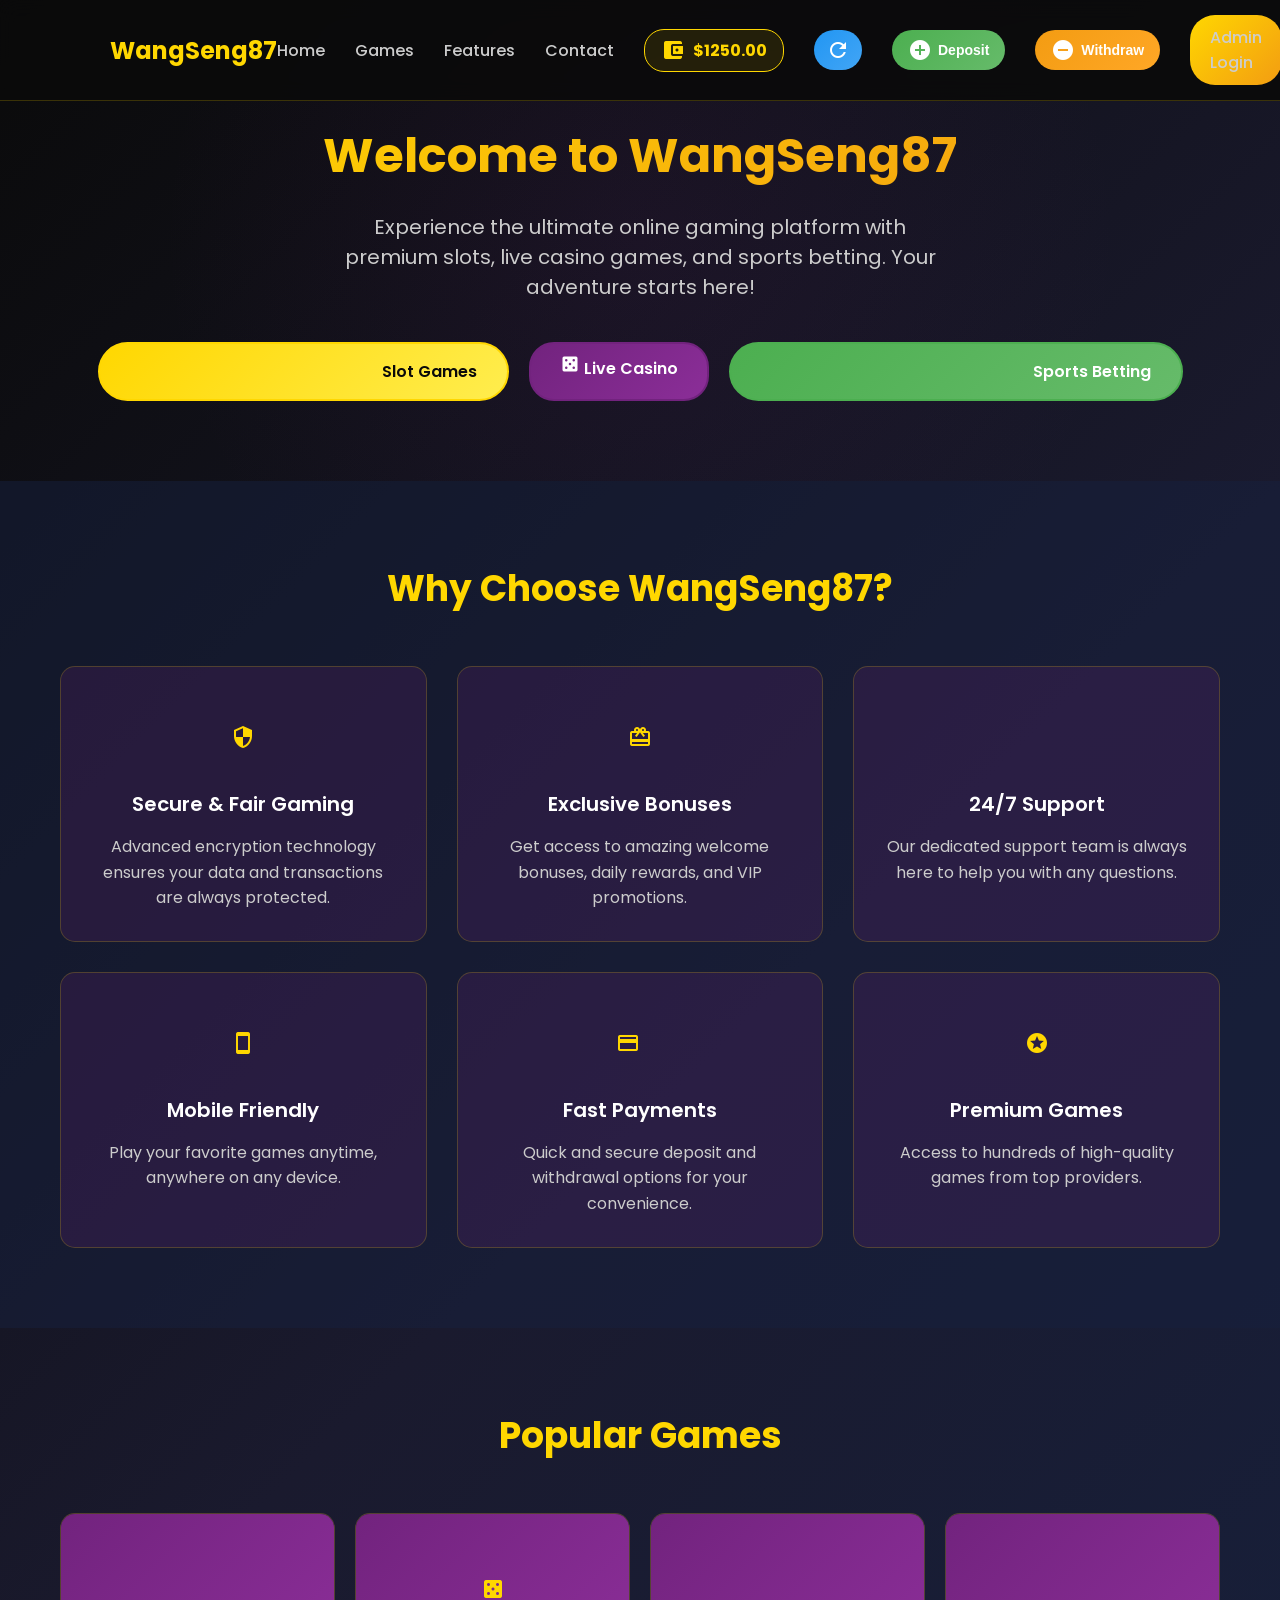
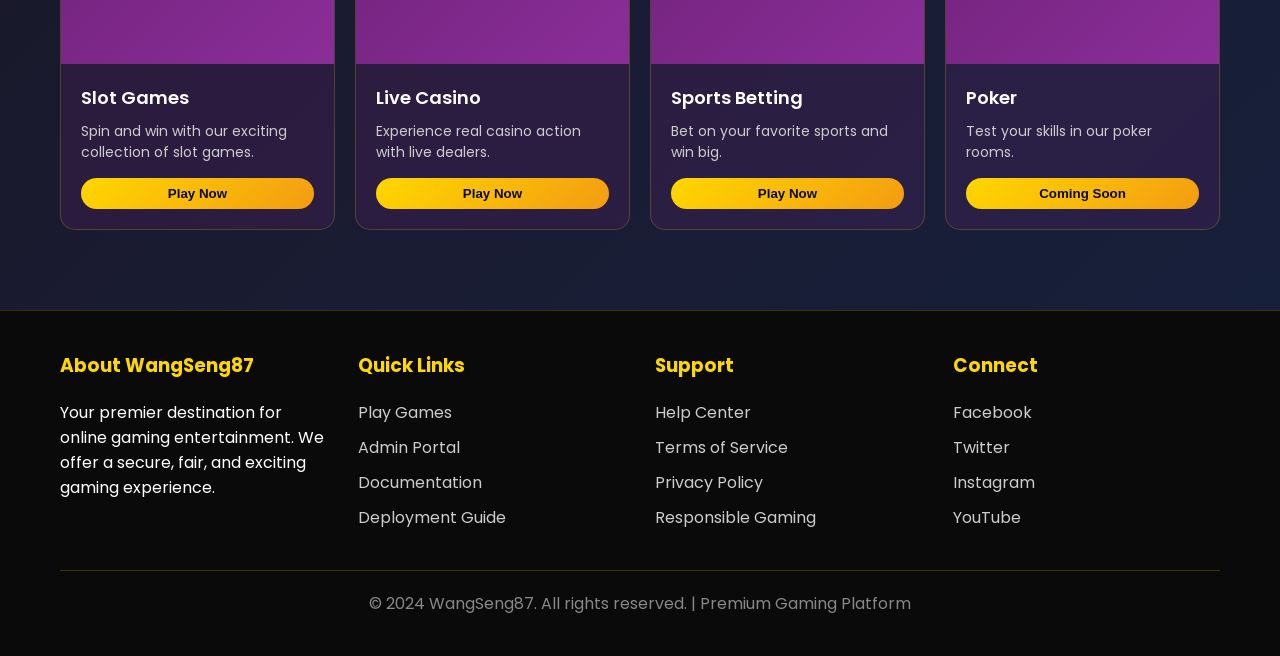
==== index.html @ 7a0b9e6f "Rename index-complete.html to index.html" ====
<!DOCTYPE html>
<html lang="en">
<head>
    <meta charset="UTF-8">
    <meta name="viewport" content="width=device-width, initial-scale=1.0">
    <title>WangSeng87 - Premium Gaming Platform</title>
    <meta name="description" content="Experience premium online gaming with WangSeng87 - Slots, Live Casino, Sports Betting and more. Join now for exclusive bonuses and rewards!">
    <meta name="keywords" content="online casino, slots, live casino, sports betting, gaming platform, WangSeng87">
    <meta property="og:title" content="WangSeng87 - Premium Gaming Platform">
    <meta property="og:description" content="Experience premium online gaming with WangSeng87">
    <meta property="og:type" content="website">
    
    <link href="https://fonts.googleapis.com/icon?family=Material+Icons" rel="stylesheet">
    <link href="https://fonts.googleapis.com/css2?family=Roboto:wght@300;400;500;700&family=Poppins:wght@400;500;600;700&display=swap" rel="stylesheet">
    <link rel="stylesheet" href="styles.css">
    
    <style>
        * {
            margin: 0;
            padding: 0;
            box-sizing: border-box;
        }

        :root {
            --primary-gold: #ffd700;
            --primary-purple: #72237e;
            --dark-purple: #4a1a52;
            --light-purple: #8b2e98;
            --bg-dark: #0a0a0a;
            --bg-medium: #1a1a2e;
            --bg-light: #16213e;
            --text-primary: #ffffff;
            --text-secondary: #cccccc;
            --text-muted: #888888;
            --success: #4caf50;
            --danger: #e74c3c;
            --warning: #f39c12;
            --info: #2196F3;
            --card-bg: rgba(114, 35, 126, 0.2);
            --border-color: rgba(255, 215, 0, 0.2);
        }

        body {
            font-family: 'Poppins', 'Roboto', sans-serif;
            background: linear-gradient(135deg, var(--bg-dark) 0%, var(--bg-medium) 50%, var(--bg-light) 100%);
            color: var(--text-primary);
            min-height: 100vh;
            overflow-x: hidden;
        }

        /* Header */
        .header {
            background: rgba(10, 10, 10, 0.9);
            backdrop-filter: blur(10px);
            padding: 15px 0;
            position: fixed;
            width: 100%;
            top: 0;
            z-index: 1000;
            border-bottom: 1px solid var(--border-color);
        }

        .container {
            max-width: 1200px;
            margin: 0 auto;
            padding: 0 20px;
        }

        .nav-container {
            display: flex;
            justify-content: space-between;
            align-items: center;
        }

        .logo {
            display: flex;
            align-items: center;
            gap: 10px;
            font-size: 24px;
            font-weight: 700;
            color: var(--primary-gold);
            text-decoration: none;
        }

        .nav-links {
            display: flex;
            gap: 30px;
            align-items: center;
        }

        .nav-links a {
            color: var(--text-secondary);
            text-decoration: none;
            font-weight: 500;
            transition: color 0.3s;
        }

        .nav-links a:hover {
            color: var(--primary-gold);
        }

        .btn-primary {
            background: linear-gradient(135deg, var(--primary-gold), var(--warning));
            color: var(--bg-dark);
            padding: 10px 20px;
            border: none;
            border-radius: 25px;
            font-weight: 600;
            cursor: pointer;
            transition: all 0.3s;
            text-decoration: none;
            display: inline-block;
        }

        .btn-primary:hover {
            transform: translateY(-2px);
            box-shadow: 0 5px 15px rgba(255, 215, 0, 0.3);
        }

        /* Transaction Buttons */
        .btn-refresh {
            background: linear-gradient(135deg, var(--info), #42a5f5);
            color: white;
            padding: 8px 12px;
            border: none;
            border-radius: 20px;
            font-weight: 600;
            cursor: pointer;
            transition: all 0.3s;
            display: flex;
            align-items: center;
            gap: 6px;
            font-size: 14px;
        }

        .btn-refresh:hover {
            transform: translateY(-2px);
            box-shadow: 0 5px 15px rgba(33, 150, 243, 0.3);
            background: linear-gradient(135deg, #42a5f5, var(--info));
        }

        .btn-deposit {
            background: linear-gradient(135deg, var(--success), #66bb6a);
            color: white;
            padding: 8px 16px;
            border: none;
            border-radius: 20px;
            font-weight: 600;
            cursor: pointer;
            transition: all 0.3s;
            display: flex;
            align-items: center;
            gap: 6px;
            font-size: 14px;
        }

        .btn-deposit:hover {
            transform: translateY(-2px);
            box-shadow: 0 5px 15px rgba(76, 175, 80, 0.3);
            background: linear-gradient(135deg, #66bb6a, var(--success));
        }

        .btn-withdraw {
            background: linear-gradient(135deg, var(--warning), #ffa726);
            color: white;
            padding: 8px 16px;
            border: none;
            border-radius: 20px;
            font-weight: 600;
            cursor: pointer;
            transition: all 0.3s;
            display: flex;
            align-items: center;
            gap: 6px;
            font-size: 14px;
        }

        .btn-withdraw:hover {
            transform: translateY(-2px);
            box-shadow: 0 5px 15px rgba(255, 193, 7, 0.3);
            background: linear-gradient(135deg, #ffa726, var(--warning));
        }

        /* Balance Display */
        .balance-display {
            background: rgba(255, 215, 0, 0.1);
            border: 1px solid var(--primary-gold);
            border-radius: 20px;
            padding: 8px 16px;
            display: flex;
            align-items: center;
            gap: 8px;
            font-size: 14px;
            font-weight: 600;
            color: var(--primary-gold);
        }

        .balance-amount {
            font-size: 16px;
            font-weight: 700;
        }

        /* Hero Section */
        .hero {
            padding: 120px 0 80px;
            text-align: center;
            position: relative;
        }

        .hero::before {
            content: '';
            position: absolute;
            top: 0;
            left: 0;
            right: 0;
            bottom: 0;
            background: radial-gradient(circle at center, rgba(114, 35, 126, 0.1) 0%, transparent 70%);
            pointer-events: none;
        }

        .hero-content {
            position: relative;
            z-index: 1;
        }

        .hero h1 {
            font-size: 48px;
            font-weight: 700;
            margin-bottom: 20px;
            background: linear-gradient(135deg, var(--primary-gold), var(--warning));
            -webkit-background-clip: text;
            -webkit-text-fill-color: transparent;
            background-clip: text;
        }

        .hero p {
            font-size: 20px;
            color: var(--text-secondary);
            margin-bottom: 40px;
            max-width: 600px;
            margin-left: auto;
            margin-right: auto;
        }

        .hero-buttons {
            display: flex;
            gap: 20px;
            justify-content: center;
            flex-wrap: wrap;
            margin-top: 40px;
        }

        .hero-btn {
            display: flex;
            align-items: center;
            gap: 12px;
            padding: 15px 30px;
            border-radius: 30px;
            font-size: 16px;
            font-weight: 600;
            text-decoration: none;
            transition: all 0.3s ease;
            border: 2px solid transparent;
            position: relative;
            overflow: hidden;
            min-width: 180px;
            justify-content: center;
        }

        .hero-btn i {
            font-size: 20px;
        }

        .hero-btn span {
            white-space: nowrap;
        }

        .hero-btn:hover {
            transform: translateY(-3px);
            box-shadow: 0 10px 25px rgba(255, 215, 0, 0.3);
        }

        .btn-primary.hero-btn {
            background: linear-gradient(135deg, var(--primary-gold), #ffed4e);
            color: var(--bg-dark);
            border-color: var(--primary-gold);
        }

        .btn-primary.hero-btn:hover {
            background: linear-gradient(135deg, #ffed4e, var(--primary-gold));
            box-shadow: 0 10px 30px rgba(255, 215, 0, 0.4);
        }

        .btn-secondary.hero-btn {
            background: linear-gradient(135deg, var(--primary-purple), var(--light-purple));
            color: var(--text-primary);
            border-color: var(--primary-purple);
        }

        .btn-secondary.hero-btn:hover {
            background: linear-gradient(135deg, var(--light-purple), var(--primary-purple));
            border-color: var(--primary-gold);
            box-shadow: 0 10px 30px rgba(114, 35, 126, 0.4);
        }

        .btn-accent.hero-btn {
            background: linear-gradient(135deg, var(--success), #66bb6a);
            color: var(--text-primary);
            border-color: var(--success);
        }

        .btn-accent.hero-btn:hover {
            background: linear-gradient(135deg, #66bb6a, var(--success));
            border-color: var(--primary-gold);
            box-shadow: 0 10px 30px rgba(76, 175, 80, 0.4);
        }

        .btn-secondary {
            background: transparent;
            color: var(--primary-gold);
            padding: 10px 20px;
            border: 2px solid var(--primary-gold);
            border-radius: 25px;
            font-weight: 600;
            cursor: pointer;
            transition: all 0.3s;
            text-decoration: none;
            display: inline-block;
        }

        .btn-secondary:hover {
            background: var(--primary-gold);
            color: var(--bg-dark);
        }

        /* Features Section */
        .features {
            padding: 80px 0;
            background: rgba(22, 33, 62, 0.5);
        }

        .section-title {
            text-align: center;
            font-size: 36px;
            font-weight: 700;
            margin-bottom: 50px;
            color: var(--primary-gold);
        }

        .features-grid {
            display: grid;
            grid-template-columns: repeat(auto-fit, minmax(300px, 1fr));
            gap: 30px;
        }

        .feature-card {
            background: var(--card-bg);
            border: 1px solid var(--border-color);
            border-radius: 15px;
            padding: 30px;
            text-align: center;
            transition: all 0.3s;
        }

        .feature-card:hover {
            transform: translateY(-5px);
            border-color: var(--primary-gold);
            box-shadow: 0 10px 30px rgba(255, 215, 0, 0.2);
        }

        .feature-icon {
            font-size: 48px;
            color: var(--primary-gold);
            margin-bottom: 20px;
        }

        .feature-title {
            font-size: 20px;
            font-weight: 600;
            margin-bottom: 15px;
            color: var(--text-primary);
        }

        .feature-description {
            color: var(--text-secondary);
            line-height: 1.6;
        }

        /* Games Section */
        .games {
            padding: 80px 0;
        }

        .games-grid {
            display: grid;
            grid-template-columns: repeat(auto-fit, minmax(250px, 1fr));
            gap: 20px;
            margin-top: 40px;
        }

        .game-card {
            background: var(--card-bg);
            border: 1px solid var(--border-color);
            border-radius: 15px;
            overflow: hidden;
            transition: all 0.3s;
            cursor: pointer;
        }

        .game-card:hover {
            transform: translateY(-5px);
            border-color: var(--primary-gold);
            box-shadow: 0 10px 30px rgba(255, 215, 0, 0.2);
        }

        .game-image {
            height: 150px;
            background: linear-gradient(135deg, var(--primary-purple), var(--light-purple));
            display: flex;
            align-items: center;
            justify-content: center;
            font-size: 48px;
            color: var(--primary-gold);
        }

        .game-info {
            padding: 20px;
        }

        .game-title {
            font-size: 18px;
            font-weight: 600;
            margin-bottom: 10px;
            color: var(--text-primary);
        }

        .game-description {
            color: var(--text-secondary);
            font-size: 14px;
            margin-bottom: 15px;
        }

        .play-btn {
            background: linear-gradient(135deg, var(--primary-gold), var(--warning));
            color: var(--bg-dark);
            padding: 8px 16px;
            border: none;
            border-radius: 20px;
            font-weight: 600;
            cursor: pointer;
            transition: all 0.3s;
            width: 100%;
        }

        .play-btn:hover {
            transform: scale(1.05);
        }

        /* Footer */
        .footer {
            background: var(--bg-dark);
            padding: 40px 0;
            border-top: 1px solid var(--border-color);
        }

        .footer-content {
            display: grid;
            grid-template-columns: repeat(auto-fit, minmax(250px, 1fr));
            gap: 30px;
            margin-bottom: 30px;
        }

        .footer-section h3 {
            color: var(--primary-gold);
            margin-bottom: 20px;
        }

        .footer-section ul {
            list-style: none;
        }

        .footer-section ul li {
            margin-bottom: 10px;
        }

        .footer-section ul li a {
            color: var(--text-secondary);
            text-decoration: none;
            transition: color 0.3s;
        }

        .footer-section ul li a:hover {
            color: var(--primary-gold);
        }

        .footer-bottom {
            text-align: center;
            padding-top: 20px;
            border-top: 1px solid var(--border-color);
            color: var(--text-muted);
        }

        /* Mobile Responsive */
        @media (max-width: 768px) {
            .nav-links {
                display: none;
            }

            .hero h1 {
                font-size: 32px;
            }

            .hero p {
                font-size: 16px;
            }

            .hero-buttons {
                flex-direction: column;
                align-items: center;
            }

            .features-grid,
            .games-grid {
                grid-template-columns: 1fr;
            }
        }

        /* Loading Animation */
        .loading {
            display: inline-block;
            width: 20px;
            height: 20px;
            border: 3px solid rgba(255, 255, 255, 0.3);
            border-radius: 50%;
            border-top-color: var(--primary-gold);
            animation: spin 1s ease-in-out infinite;
        }

        @keyframes spin {
            to { transform: rotate(360deg); }
        }

        /* Responsive Design */
        @media (max-width: 768px) {
            .hero-buttons {
                flex-direction: column;
                align-items: center;
                gap: 15px;
            }

            .hero-btn {
                width: 100%;
                max-width: 280px;
                padding: 12px 24px;
                font-size: 15px;
            }

            .hero-btn i {
                font-size: 18px;
            }

            .nav-links {
                display: none;
            }

            .hero h1 {
                font-size: 36px;
            }

            .hero p {
                font-size: 18px;
            }
        }

        @media (max-width: 480px) {
            .hero-btn {
                padding: 10px 20px;
                font-size: 14px;
                min-width: 160px;
            }

            .hero-btn i {
                font-size: 16px;
            }

            .nav-links {
                flex-wrap: wrap;
                gap: 10px;
            }

            .balance-display {
                order: -1;
                width: 100%;
                justify-content: center;
            }

            .btn-refresh,
            .btn-deposit,
            .btn-withdraw {
                font-size: 12px;
                padding: 6px 12px;
            }
        }

        /* Modal Styles */
        .modal {
            display: none;
            position: fixed;
            z-index: 2000;
            left: 0;
            top: 0;
            width: 100%;
            height: 100%;
            background-color: rgba(0, 0, 0, 0.8);
            backdrop-filter: blur(5px);
        }

        .modal.show {
            display: flex;
            align-items: center;
            justify-content: center;
        }

        .modal-content {
            background: var(--bg-medium);
            border: 2px solid var(--primary-gold);
            border-radius: 20px;
            max-width: 500px;
            width: 90%;
            max-height: 90vh;
            overflow-y: auto;
            animation: modalSlideIn 0.3s ease;
        }

        @keyframes modalSlideIn {
            from {
                opacity: 0;
                transform: translateY(-50px);
            }
            to {
                opacity: 1;
                transform: translateY(0);
            }
        }

        .modal-header {
            display: flex;
            justify-content: space-between;
            align-items: center;
            padding: 20px 25px;
            border-bottom: 1px solid var(--border-color);
        }

        .modal-header h3 {
            color: var(--primary-gold);
            font-size: 24px;
            font-weight: 600;
            margin: 0;
        }

        .modal-close {
            background: transparent;
            border: none;
            color: var(--text-secondary);
            cursor: pointer;
            padding: 5px;
            border-radius: 50%;
            transition: all 0.3s;
        }

        .modal-close:hover {
            background: rgba(255, 215, 0, 0.1);
            color: var(--primary-gold);
        }

        .modal-body {
            padding: 25px;
        }

        .form-group {
            margin-bottom: 20px;
        }

        .form-group label {
            display: block;
            color: var(--text-primary);
            font-weight: 500;
            margin-bottom: 10px;
        }

        .form-group input,
        .form-group select {
            width: 100%;
            padding: 12px 15px;
            background: var(--bg-dark);
            border: 2px solid var(--border-color);
            border-radius: 10px;
            color: var(--text-primary);
            font-size: 16px;
            transition: all 0.3s;
        }

        .form-group input:focus,
        .form-group select:focus {
            outline: none;
            border-color: var(--primary-gold);
            box-shadow: 0 0 0 3px rgba(255, 215, 0, 0.1);
        }

        .amount-buttons {
            display: grid;
            grid-template-columns: repeat(3, 1fr);
            gap: 10px;
            margin-bottom: 15px;
        }

        .amount-btn {
            background: rgba(255, 215, 0, 0.1);
            border: 1px solid var(--primary-gold);
            color: var(--primary-gold);
            padding: 10px;
            border-radius: 8px;
            font-weight: 600;
            cursor: pointer;
            transition: all 0.3s;
        }

        .amount-btn:hover {
            background: var(--primary-gold);
            color: var(--bg-dark);
        }

        .current-balance,
        .payment-info,
        .withdrawal-info {
            display: flex;
            align-items: center;
            gap: 10px;
            padding: 15px;
            background: rgba(255, 215, 0, 0.05);
            border: 1px solid var(--border-color);
            border-radius: 10px;
            margin-bottom: 20px;
            color: var(--text-secondary);
        }

        .current-balance strong {
            color: var(--primary-gold);
        }

        .modal-footer {
            display: flex;
            justify-content: flex-end;
            gap: 15px;
            padding: 20px 25px;
            border-top: 1px solid var(--border-color);
        }

        .notification-toast {
            position: fixed;
            top: 20px;
            right: 20px;
            background: var(--bg-medium);
            border: 2px solid var(--primary-gold);
            border-radius: 10px;
            padding: 15px 20px;
            display: flex;
            align-items: center;
            gap: 10px;
            z-index: 3000;
            transform: translateX(400px);
            transition: transform 0.3s ease;
        }

        .notification-toast.show {
            transform: translateX(0);
        }

        .notification-toast.success {
            border-color: var(--success);
        }

        .notification-toast.error {
            border-color: var(--danger);
        }

        .notification-toast.success i {
            color: var(--success);
        }

        .notification-toast.error i {
            color: var(--danger);
        }
    </style>
</head>
<body>
    <!-- Header -->
    <header class="header">
        <div class="container">
            <nav class="nav-container">
                <a href="#" class="logo">
                    <video autoplay muted loop playsinline style="width: 40px; height: 40px; border-radius: 50%; object-fit: cover;">
                        <source src="wangseng-lion.mp4" type="video/mp4">
                        <span class="material-icons">casino</span>
                    </video>
                    WangSeng87
                </a>
                <div class="nav-links">
                    <a href="#home">Home</a>
                    <a href="#games">Games</a>
                    <a href="#features">Features</a>
                    <a href="#contact">Contact</a>
                    <div class="balance-display">
                        <i class="material-icons">account_balance_wallet</i>
                        <span class="balance-amount" id="balanceAmount">$1,250.00</span>
                    </div>
                    <button class="btn-refresh" onclick="refreshBalance()" title="Refresh Balance">
                        <i class="material-icons">refresh</i>
                    </button>
                    <button class="btn-deposit" onclick="showDeposit()" title="Deposit">
                        <i class="material-icons">add_circle</i>
                        Deposit
                    </button>
                    <button class="btn-withdraw" onclick="showWithdraw()" title="Withdraw">
                        <i class="material-icons">remove_circle</i>
                        Withdraw
                    </button>
                    <a href="admin-login.html" class="btn-primary">Admin Login</a>
                </div>
            </nav>
        </div>
    </header>

    <!-- Hero Section -->
    <section class="hero" id="home">
        <div class="container">
            <div class="hero-content">
                <h1>Welcome to WangSeng87</h1>
                <p>Experience the ultimate online gaming platform with premium slots, live casino games, and sports betting. Your adventure starts here!</p>
                <div class="hero-buttons">
                    <a href="slots-games.html" class="btn-primary hero-btn">
                        <i class="material-icons">slot_machine</i>
                        <span>Slot Games</span>
                    </a>
                    <a href="live-casino.html" class="btn-secondary hero-btn">
                        <i class="material-icons">casino</i>
                        <span>Live Casino</span>
                    </a>
                    <a href="sports-betting.html" class="btn-accent hero-btn">
                        <i class="material-icons">sports_soccer</i>
                        <span>Sports Betting</span>
                    </a>
                </div>
            </div>
        </div>
    </section>

    <!-- Features Section -->
    <section class="features" id="features">
        <div class="container">
            <h2 class="section-title">Why Choose WangSeng87?</h2>
            <div class="features-grid">
                <div class="feature-card">
                    <div class="feature-icon">
                        <span class="material-icons">security</span>
                    </div>
                    <h3 class="feature-title">Secure & Fair Gaming</h3>
                    <p class="feature-description">Advanced encryption technology ensures your data and transactions are always protected.</p>
                </div>
                <div class="feature-card">
                    <div class="feature-icon">
                        <span class="material-icons">redeem</span>
                    </div>
                    <h3 class="feature-title">Exclusive Bonuses</h3>
                    <p class="feature-description">Get access to amazing welcome bonuses, daily rewards, and VIP promotions.</p>
                </div>
                <div class="feature-card">
                    <div class="feature-icon">
                        <span class="material-icons">support_agent</span>
                    </div>
                    <h3 class="feature-title">24/7 Support</h3>
                    <p class="feature-description">Our dedicated support team is always here to help you with any questions.</p>
                </div>
                <div class="feature-card">
                    <div class="feature-icon">
                        <span class="material-icons">smartphone</span>
                    </div>
                    <h3 class="feature-title">Mobile Friendly</h3>
                    <p class="feature-description">Play your favorite games anytime, anywhere on any device.</p>
                </div>
                <div class="feature-card">
                    <div class="feature-icon">
                        <span class="material-icons">payments</span>
                    </div>
                    <h3 class="feature-title">Fast Payments</h3>
                    <p class="feature-description">Quick and secure deposit and withdrawal options for your convenience.</p>
                </div>
                <div class="feature-card">
                    <div class="feature-icon">
                        <span class="material-icons">stars</span>
                    </div>
                    <h3 class="feature-title">Premium Games</h3>
                    <p class="feature-description">Access to hundreds of high-quality games from top providers.</p>
                </div>
            </div>
        </div>
    </section>

    <!-- Games Section -->
    <section class="games" id="games">
        <div class="container">
            <h2 class="section-title">Popular Games</h2>
            <div class="games-grid">
                <div class="game-card" onclick="window.location.href='slots-games.html'">
                    <div class="game-image">
                        <span class="material-icons">slot_machine</span>
                    </div>
                    <div class="game-info">
                        <h3 class="game-title">Slot Games</h3>
                        <p class="game-description">Spin and win with our exciting collection of slot games.</p>
                        <button class="play-btn">Play Now</button>
                    </div>
                </div>
                <div class="game-card" onclick="window.location.href='live-casino.html'">
                    <div class="game-image">
                        <span class="material-icons">casino</span>
                    </div>
                    <div class="game-info">
                        <h3 class="game-title">Live Casino</h3>
                        <p class="game-description">Experience real casino action with live dealers.</p>
                        <button class="play-btn">Play Now</button>
                    </div>
                </div>
                <div class="game-card" onclick="window.location.href='sports-betting.html'">
                    <div class="game-image">
                        <span class="material-icons">sports_soccer</span>
                    </div>
                    <div class="game-info">
                        <h3 class="game-title">Sports Betting</h3>
                        <p class="game-description">Bet on your favorite sports and win big.</p>
                        <button class="play-btn">Play Now</button>
                    </div>
                </div>
                <div class="game-card">
                    <div class="game-image">
                        <span class="material-icons">poker_chip</span>
                    </div>
                    <div class="game-info">
                        <h3 class="game-title">Poker</h3>
                        <p class="game-description">Test your skills in our poker rooms.</p>
                        <button class="play-btn">Coming Soon</button>
                    </div>
                </div>
            </div>
        </div>
    </section>

    <!-- Footer -->
    <footer class="footer" id="contact">
        <div class="container">
            <div class="footer-content">
                <div class="footer-section">
                    <h3>About WangSeng87</h3>
                    <p>Your premier destination for online gaming entertainment. We offer a secure, fair, and exciting gaming experience.</p>
                </div>
                <div class="footer-section">
                    <h3>Quick Links</h3>
                    <ul>
                        <li><a href="wangseng-games-platform.html">Play Games</a></li>
                        <li><a href="admin-login.html">Admin Portal</a></li>
                        <li><a href="README.md">Documentation</a></li>
                        <li><a href="DEPLOYMENT.md">Deployment Guide</a></li>
                    </ul>
                </div>
                <div class="footer-section">
                    <h3>Support</h3>
                    <ul>
                        <li><a href="#">Help Center</a></li>
                        <li><a href="#">Terms of Service</a></li>
                        <li><a href="#">Privacy Policy</a></li>
                        <li><a href="#">Responsible Gaming</a></li>
                    </ul>
                </div>
                <div class="footer-section">
                    <h3>Connect</h3>
                    <ul>
                        <li><a href="#">Facebook</a></li>
                        <li><a href="#">Twitter</a></li>
                        <li><a href="#">Instagram</a></li>
                        <li><a href="#">YouTube</a></li>
                    </ul>
                </div>
            </div>
            <div class="footer-bottom">
                <p>&copy; 2024 WangSeng87. All rights reserved. | Premium Gaming Platform</p>
            </div>
        </div>
    </footer>

    <!-- Deposit Modal -->
    <div id="depositModal" class="modal">
        <div class="modal-content">
            <div class="modal-header">
                <h3>Deposit Funds</h3>
                <button class="modal-close" onclick="closeModal('depositModal')">
                    <i class="material-icons">close</i>
                </button>
            </div>
            <div class="modal-body">
                <div class="form-group">
                    <label>Amount</label>
                    <div class="amount-buttons">
                        <button onclick="setDepositAmount(10)" class="amount-btn">$10</button>
                        <button onclick="setDepositAmount(25)" class="amount-btn">$25</button>
                        <button onclick="setDepositAmount(50)" class="amount-btn">$50</button>
                        <button onclick="setDepositAmount(100)" class="amount-btn">$100</button>
                        <button onclick="setDepositAmount(250)" class="amount-btn">$250</button>
                        <button onclick="setDepositAmount(500)" class="amount-btn">$500</button>
                    </div>
                    <input type="number" id="depositAmount" placeholder="Enter amount" min="10" max="10000">
                </div>
                <div class="form-group">
                    <label>Payment Method</label>
                    <select id="paymentMethod">
                        <option value="credit">Credit Card</option>
                        <option value="debit">Debit Card</option>
                        <option value="bank">Bank Transfer</option>
                        <option value="crypto">Cryptocurrency</option>
                        <option value="ewallet">E-Wallet</option>
                    </select>
                </div>
                <div class="payment-info">
                    <i class="material-icons">security</i>
                    <span>Your payment information is secure and encrypted</span>
                </div>
            </div>
            <div class="modal-footer">
                <button class="btn-secondary" onclick="closeModal('depositModal')">Cancel</button>
                <button class="btn-primary" onclick="processDeposit()">Deposit</button>
            </div>
        </div>
    </div>

    <!-- Withdraw Modal -->
    <div id="withdrawModal" class="modal">
        <div class="modal-content">
            <div class="modal-header">
                <h3>Withdraw Funds</h3>
                <button class="modal-close" onclick="closeModal('withdrawModal')">
                    <i class="material-icons">close</i>
                </button>
            </div>
            <div class="modal-body">
                <div class="current-balance">
                    <i class="material-icons">account_balance_wallet</i>
                    <span>Current Balance: <strong id="modalBalance">$1,250.00</strong></span>
                </div>
                <div class="form-group">
                    <label>Amount</label>
                    <div class="amount-buttons">
                        <button onclick="setWithdrawAmount(25)" class="amount-btn">$25</button>
                        <button onclick="setWithdrawAmount(50)" class="amount-btn">$50</button>
                        <button onclick="setWithdrawAmount(100)" class="amount-btn">$100</button>
                        <button onclick="setWithdrawAmount(250)" class="amount-btn">$250</button>
                        <button onclick="setWithdrawAmount(500)" class="amount-btn">$500</button>
                        <button onclick="setWithdrawAmount(1000)" class="amount-btn">$1000</button>
                    </div>
                    <input type="number" id="withdrawAmount" placeholder="Enter amount" min="25" max="10000">
                </div>
                <div class="form-group">
                    <label>Withdrawal Method</label>
                    <select id="withdrawMethod">
                        <option value="bank">Bank Transfer</option>
                        <option value="crypto">Cryptocurrency</option>
                        <option value="ewallet">E-Wallet</option>
                    </select>
                </div>
                <div class="withdrawal-info">
                    <i class="material-icons">info</i>
                    <span>Processing time: 1-3 business days</span>
                </div>
            </div>
            <div class="modal-footer">
                <button class="btn-secondary" onclick="closeModal('withdrawModal')">Cancel</button>
                <button class="btn-primary" onclick="processWithdraw()">Withdraw</button>
            </div>
        </div>
    </div>

    <!-- Notification Toast -->
    <div id="notificationToast" class="notification-toast">
        <i class="material-icons" id="notificationIcon">check_circle</i>
        <span id="notificationMessage">Transaction successful!</span>
    </div>

    <script>
        // Smooth scrolling for navigation links
        document.querySelectorAll('a[href^="#"]').forEach(anchor => {
            anchor.addEventListener('click', function (e) {
                e.preventDefault();
                const target = document.querySelector(this.getAttribute('href'));
                if (target) {
                    target.scrollIntoView({
                        behavior: 'smooth',
                        block: 'start'
                    });
                }
            });
        });

        // Add loading state to buttons
        document.querySelectorAll('.play-btn').forEach(btn => {
            btn.addEventListener('click', function(e) {
                if (this.textContent === 'Coming Soon') {
                    e.preventDefault();
                    return;
                }
                
                const originalText = this.textContent;
                this.innerHTML = '<span class="loading"></span> Loading...';
                this.disabled = true;
                
                setTimeout(() => {
                    this.textContent = originalText;
                    this.disabled = false;
                }, 2000);
            });
        });

        // Header scroll effect
        let lastScroll = 0;
        window.addEventListener('scroll', () => {
            const header = document.querySelector('.header');
            const currentScroll = window.pageYOffset;
            
            if (currentScroll > 100) {
                header.style.background = 'rgba(10, 10, 10, 0.95)';
            } else {
                header.style.background = 'rgba(10, 10, 10, 0.9)';
            }
            
            lastScroll = currentScroll;
        });

        // Animation on scroll
        const observerOptions = {
            threshold: 0.1,
            rootMargin: '0px 0px -50px 0px'
        };

        const observer = new IntersectionObserver((entries) => {
            entries.forEach(entry => {
                if (entry.isIntersecting) {
                    entry.target.style.opacity = '1';
                    entry.target.style.transform = 'translateY(0)';
                }
            });
        }, observerOptions);

        // Observe feature cards and game cards
        document.querySelectorAll('.feature-card, .game-card').forEach(card => {
            card.style.opacity = '0';
            card.style.transform = 'translateY(20px)';
            card.style.transition = 'opacity 0.6s ease, transform 0.6s ease';
            observer.observe(card);
        });

        // Balance and Transaction Functions
        let currentBalance = 1250.00;

        function refreshBalance() {
            const refreshBtn = document.querySelector('.btn-refresh');
            const balanceElement = document.getElementById('balanceAmount');
            
            // Add spinning animation
            refreshBtn.style.animation = 'spin 1s ease-in-out';
            refreshBtn.disabled = true;
            
            // Simulate API call
            setTimeout(() => {
                // Add random small amount to simulate activity
                const randomChange = (Math.random() - 0.5) * 10;
                currentBalance += randomChange;
                updateBalanceDisplay();
                
                refreshBtn.style.animation = '';
                refreshBtn.disabled = false;
                showNotification('Balance refreshed successfully!', 'success');
            }, 1500);
        }

        function updateBalanceDisplay() {
            const balanceElement = document.getElementById('balanceAmount');
            const modalBalanceElement = document.getElementById('modalBalance');
            
            const formattedBalance = currentBalance.toFixed(2);
            balanceElement.textContent = `$${formattedBalance}`;
            if (modalBalanceElement) {
                modalBalanceElement.textContent = `$${formattedBalance}`;
            }
        }

        function showDeposit() {
            const modal = document.getElementById('depositModal');
            modal.classList.add('show');
            document.body.style.overflow = 'hidden';
        }

        function showWithdraw() {
            const modal = document.getElementById('withdrawModal');
            document.getElementById('modalBalance').textContent = `$${currentBalance.toFixed(2)}`;
            modal.classList.add('show');
            document.body.style.overflow = 'hidden';
        }

        function closeModal(modalId) {
            const modal = document.getElementById(modalId);
            modal.classList.remove('show');
            document.body.style.overflow = 'auto';
            
            // Reset form
            if (modalId === 'depositModal') {
                document.getElementById('depositAmount').value = '';
            } else if (modalId === 'withdrawModal') {
                document.getElementById('withdrawAmount').value = '';
            }
        }

        function setDepositAmount(amount) {
            document.getElementById('depositAmount').value = amount;
        }

        function setWithdrawAmount(amount) {
            document.getElementById('withdrawAmount').value = amount;
        }

        function processDeposit() {
            const amount = parseFloat(document.getElementById('depositAmount').value);
            const paymentMethod = document.getElementById('paymentMethod').value;
            
            if (!amount || amount < 10) {
                showNotification('Please enter a valid amount (minimum $10)', 'error');
                return;
            }
            
            if (amount > 10000) {
                showNotification('Maximum deposit amount is $10,000', 'error');
                return;
            }
            
            // Simulate processing
            const depositBtn = event.target;
            depositBtn.innerHTML = '<span class="loading"></span> Processing...';
            depositBtn.disabled = true;
            
            setTimeout(() => {
                currentBalance += amount;
                updateBalanceDisplay();
                closeModal('depositModal');
                showNotification(`Successfully deposited $${amount.toFixed(2)}!`, 'success');
                depositBtn.innerHTML = 'Deposit';
                depositBtn.disabled = false;
            }, 2000);
        }

        function processWithdraw() {
            const amount = parseFloat(document.getElementById('withdrawAmount').value);
            const withdrawMethod = document.getElementById('withdrawMethod').value;
            
            if (!amount || amount < 25) {
                showNotification('Please enter a valid amount (minimum $25)', 'error');
                return;
            }
            
            if (amount > currentBalance) {
                showNotification('Insufficient balance', 'error');
                return;
            }
            
            if (amount > 10000) {
                showNotification('Maximum withdrawal amount is $10,000', 'error');
                return;
            }
            
            // Simulate processing
            const withdrawBtn = event.target;
            withdrawBtn.innerHTML = '<span class="loading"></span> Processing...';
            withdrawBtn.disabled = true;
            
            setTimeout(() => {
                currentBalance -= amount;
                updateBalanceDisplay();
                closeModal('withdrawModal');
                showNotification(`Withdrawal request for $${amount.toFixed(2)} submitted!`, 'success');
                withdrawBtn.innerHTML = 'Withdraw';
                withdrawBtn.disabled = false;
            }, 2000);
        }

        function showNotification(message, type = 'success') {
            const toast = document.getElementById('notificationToast');
            const icon = document.getElementById('notificationIcon');
            const messageElement = document.getElementById('notificationMessage');
            
            // Reset classes
            toast.className = 'notification-toast';
            
            // Set content and styling
            messageElement.textContent = message;
            toast.classList.add(type);
            
            if (type === 'success') {
                icon.textContent = 'check_circle';
            } else if (type === 'error') {
                icon.textContent = 'error';
            } else {
                icon.textContent = 'info';
            }
            
            // Show notification
            toast.classList.add('show');
            
            // Hide after 4 seconds
            setTimeout(() => {
                toast.classList.remove('show');
            }, 4000);
        }

        // Close modals when clicking outside
        window.onclick = function(event) {
            if (event.target.classList.contains('modal')) {
                event.target.classList.remove('show');
                document.body.style.overflow = 'auto';
            }
        }

        // Keyboard shortcuts
        document.addEventListener('keydown', function(event) {
            if (event.key === 'Escape') {
                const openModal = document.querySelector('.modal.show');
                if (openModal) {
                    openModal.classList.remove('show');
                    document.body.style.overflow = 'auto';
                }
            }
        });

        // Initialize balance display
        updateBalanceDisplay();
    </script>
</body>
</html>
---- styles.css ----
/* Header logo styling */
.header {
    display: flex;
    align-items: center;
    justify-content: space-between;
    padding: 10px 20px;
    background-color: #fff; /* Adjust header background color */
}

.header img.logo {
    max-width: 100%; /* Responsive logo */
    height: auto;    /* Maintain aspect ratio */
    width: 150px;    /* Set a fixed width for larger screens */
}

/* Responsive design */
@media (max-width: 768px) {
    .header {
        flex-direction: column; /* Stack items on small screens */
        align-items: center;     /* Center align */
    }

    .header img.logo {
        width: 100px; /* Smaller logo on mobile */
    }
}
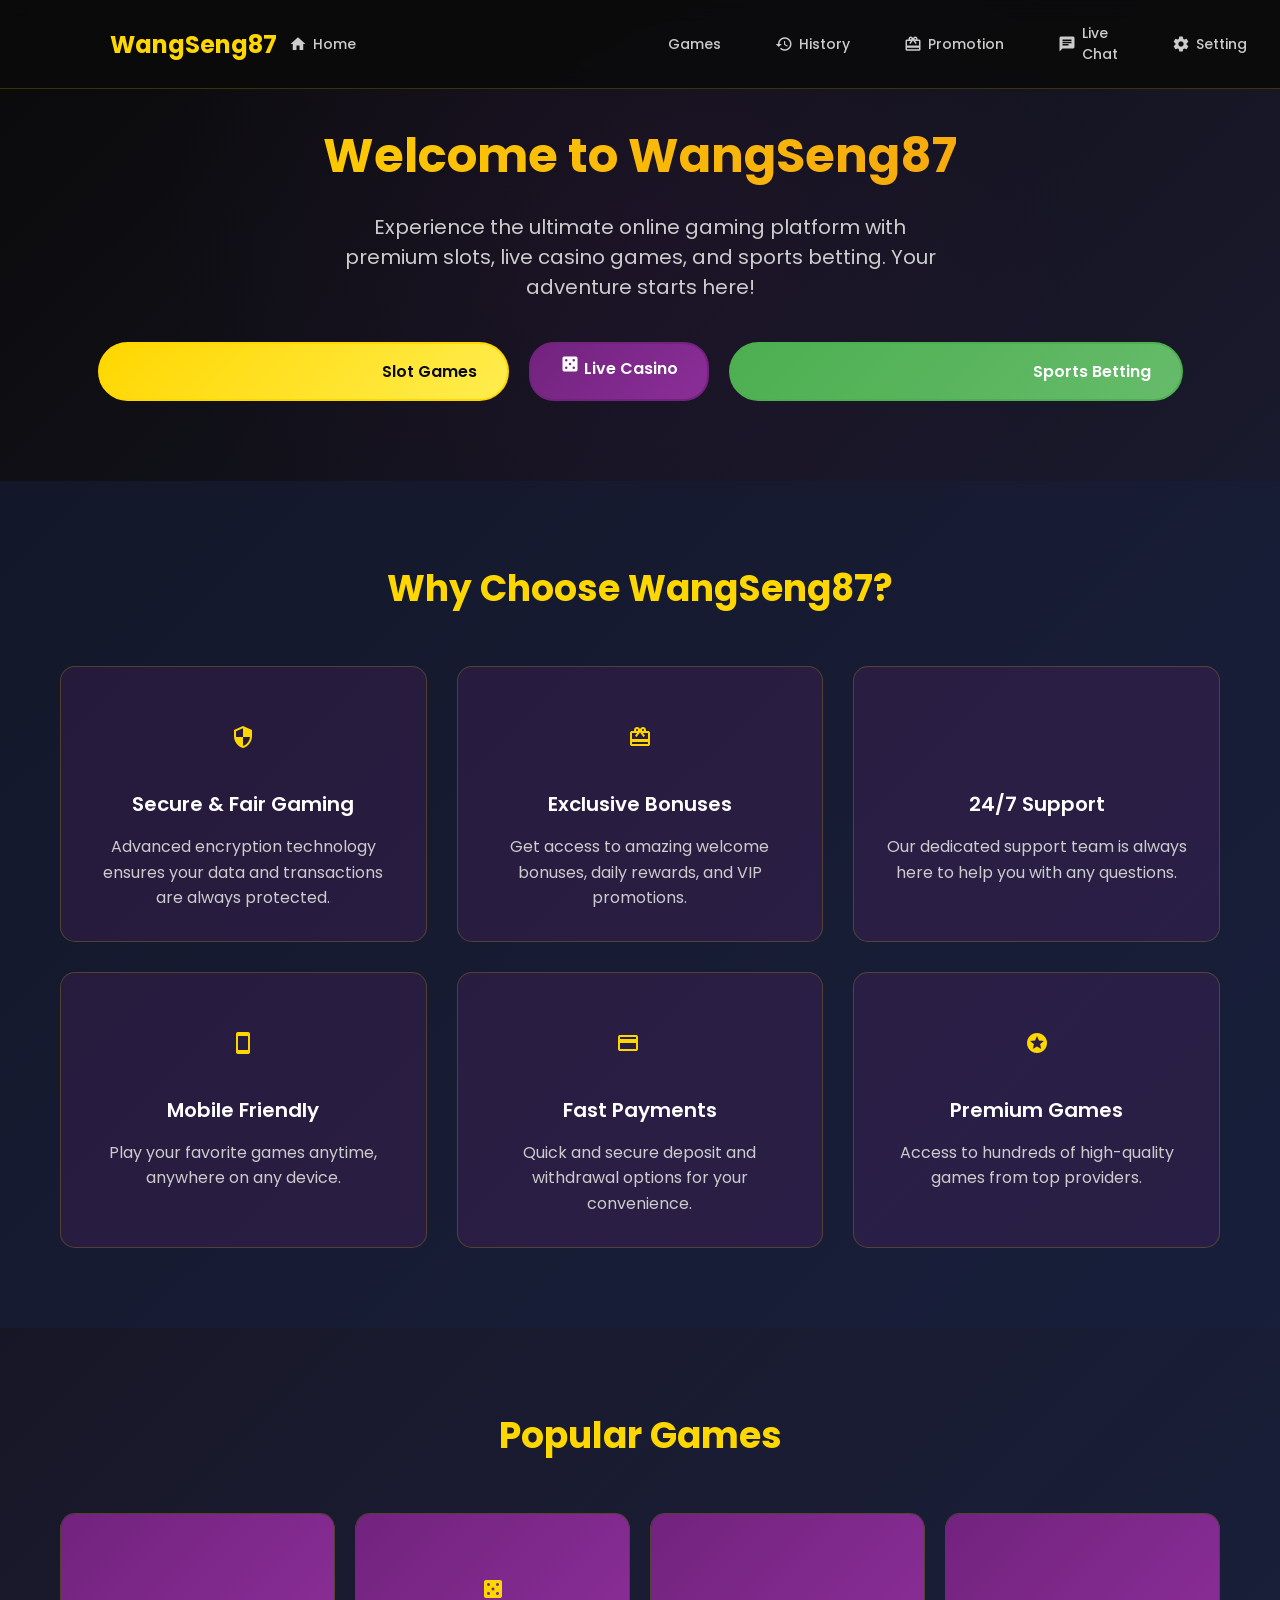
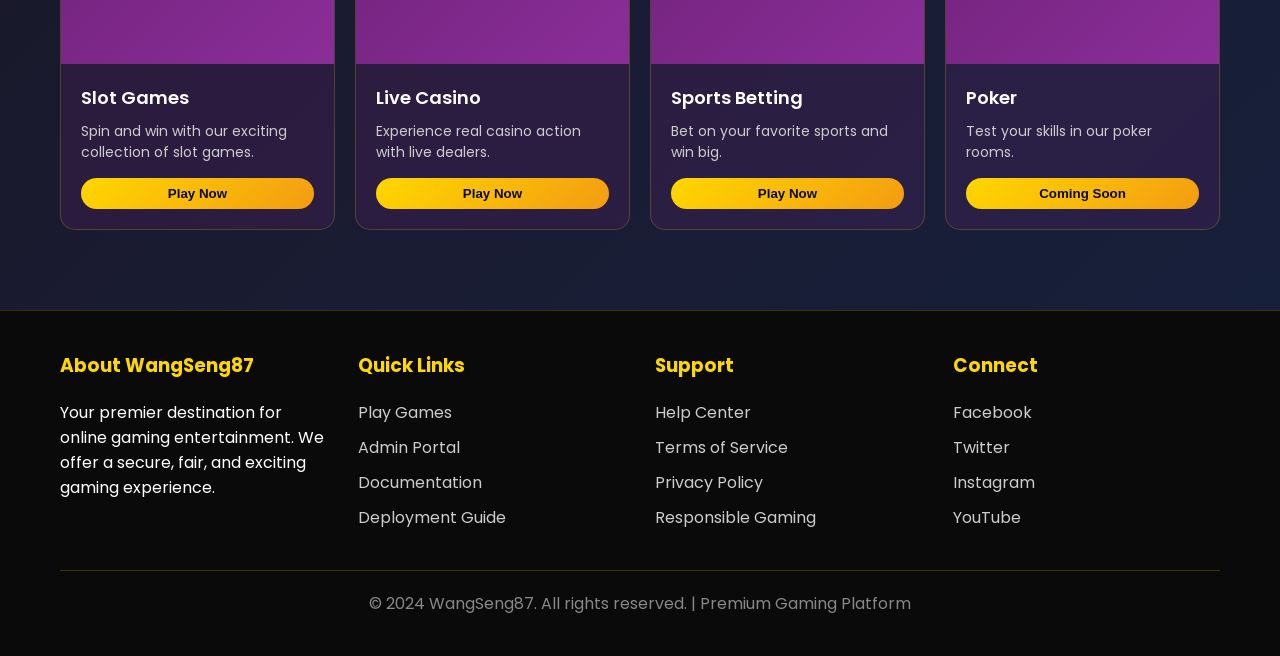
==== commit 06f5c78e: "Update index.html" ====
--- a/index.html
+++ b/index.html
@@ -35,7 +35,6 @@
             --success: #4caf50;
             --danger: #e74c3c;
             --warning: #f39c12;
-            --info: #2196F3;
             --card-bg: rgba(114, 35, 126, 0.2);
             --border-color: rgba(255, 215, 0, 0.2);
         }
@@ -97,6 +96,29 @@
 
         .nav-links a:hover {
             color: var(--primary-gold);
+        }
+
+        .nav-btn {
+            display: flex;
+            align-items: center;
+            gap: 6px;
+            padding: 8px 12px;
+            border-radius: 8px;
+            color: var(--text-secondary);
+            text-decoration: none;
+            font-weight: 500;
+            transition: all 0.3s;
+            font-size: 14px;
+        }
+
+        .nav-btn:hover {
+            background: rgba(255, 215, 0, 0.1);
+            color: var(--primary-gold);
+            transform: translateY(-1px);
+        }
+
+        .nav-btn i {
+            font-size: 18px;
         }
 
         .btn-primary {
@@ -179,6 +201,49 @@
             transform: translateY(-2px);
             box-shadow: 0 5px 15px rgba(255, 193, 7, 0.3);
             background: linear-gradient(135deg, #ffa726, var(--warning));
+        }
+
+        /* Login/Logout Buttons */
+        .btn-login {
+            background: linear-gradient(135deg, var(--primary-purple), var(--light-purple));
+            color: white;
+            padding: 8px 16px;
+            border: none;
+            border-radius: 20px;
+            font-weight: 600;
+            cursor: pointer;
+            transition: all 0.3s;
+            display: flex;
+            align-items: center;
+            gap: 6px;
+            font-size: 14px;
+        }
+
+        .btn-login:hover {
+            transform: translateY(-2px);
+            box-shadow: 0 5px 15px rgba(114, 35, 126, 0.3);
+            background: linear-gradient(135deg, var(--light-purple), var(--primary-purple));
+        }
+
+        .btn-logout {
+            background: linear-gradient(135deg, var(--danger), #ef5350);
+            color: white;
+            padding: 8px 16px;
+            border: none;
+            border-radius: 20px;
+            font-weight: 600;
+            cursor: pointer;
+            transition: all 0.3s;
+            display: flex;
+            align-items: center;
+            gap: 6px;
+            font-size: 14px;
+        }
+
+        .btn-logout:hover {
+            transform: translateY(-2px);
+            box-shadow: 0 5px 15px rgba(231, 76, 60, 0.3);
+            background: linear-gradient(135deg, #ef5350, var(--danger));
         }
 
         /* Balance Display */
@@ -790,6 +855,338 @@
 
         .notification-toast.error i {
             color: var(--danger);
+        }
+
+        /* Login Modal Styles */
+        .checkbox-label {
+            display: flex;
+            align-items: center;
+            gap: 10px;
+            cursor: pointer;
+            color: var(--text-secondary);
+        }
+
+        .checkbox-label input[type="checkbox"] {
+            width: auto;
+            margin: 0;
+        }
+
+        .login-options {
+            display: flex;
+            justify-content: space-between;
+            margin-top: 20px;
+        }
+
+        .login-options a {
+            color: var(--primary-gold);
+            text-decoration: none;
+            font-size: 14px;
+            transition: color 0.3s;
+        }
+
+        .login-options a:hover {
+            color: var(--warning);
+        }
+
+        .terms-link {
+            color: var(--primary-gold);
+            text-decoration: none;
+            font-weight: 500;
+        }
+
+        .terms-link:hover {
+            color: var(--warning);
+            text-decoration: underline;
+        }
+
+        /* History Modal Styles */
+        .history-filters {
+            display: grid;
+            grid-template-columns: 1fr 1fr;
+            gap: 20px;
+            margin-bottom: 20px;
+        }
+
+        .history-list {
+            max-height: 400px;
+            overflow-y: auto;
+        }
+
+        .history-item {
+            display: flex;
+            align-items: center;
+            padding: 15px;
+            border-bottom: 1px solid var(--border-color);
+            transition: background 0.3s;
+        }
+
+        .history-item:hover {
+            background: rgba(255, 215, 0, 0.05);
+        }
+
+        .history-icon {
+            width: 40px;
+            height: 40px;
+            border-radius: 50%;
+            display: flex;
+            align-items: center;
+            justify-content: center;
+            margin-right: 15px;
+        }
+
+        .history-icon.win {
+            background: rgba(76, 175, 80, 0.2);
+            color: var(--success);
+        }
+
+        .history-icon.deposit {
+            background: rgba(33, 150, 243, 0.2);
+            color: var(--info);
+        }
+
+        .history-icon.bet {
+            background: rgba(255, 193, 7, 0.2);
+            color: var(--warning);
+        }
+
+        .history-icon.withdraw {
+            background: rgba(231, 76, 60, 0.2);
+            color: var(--danger);
+        }
+
+        .history-details {
+            flex: 1;
+        }
+
+        .history-title {
+            font-weight: 600;
+            color: var(--text-primary);
+            margin-bottom: 4px;
+        }
+
+        .history-date {
+            font-size: 12px;
+            color: var(--text-secondary);
+        }
+
+        .history-amount {
+            font-weight: 700;
+            font-size: 16px;
+        }
+
+        .history-amount.positive {
+            color: var(--success);
+        }
+
+        .history-amount.negative {
+            color: var(--danger);
+        }
+
+        /* Promotion Modal Styles */
+        .promotion-tabs {
+            display: flex;
+            gap: 10px;
+            margin-bottom: 20px;
+        }
+
+        .promotion-tab {
+            padding: 10px 20px;
+            background: transparent;
+            border: 1px solid var(--border-color);
+            border-radius: 8px;
+            color: var(--text-secondary);
+            cursor: pointer;
+            transition: all 0.3s;
+        }
+
+        .promotion-tab.active,
+        .promotion-tab:hover {
+            background: var(--primary-gold);
+            color: var(--bg-dark);
+            border-color: var(--primary-gold);
+        }
+
+        .promotion-card {
+            background: var(--card-bg);
+            border: 1px solid var(--border-color);
+            border-radius: 15px;
+            padding: 20px;
+            margin-bottom: 20px;
+        }
+
+        .promotion-header {
+            display: flex;
+            justify-content: space-between;
+            align-items: center;
+            margin-bottom: 15px;
+        }
+
+        .promotion-header h4 {
+            color: var(--primary-gold);
+            margin: 0;
+        }
+
+        .promotion-badge {
+            background: var(--success);
+            color: white;
+            padding: 4px 8px;
+            border-radius: 12px;
+            font-size: 12px;
+            font-weight: 600;
+        }
+
+        .promotion-details {
+            margin-bottom: 15px;
+        }
+
+        .promotion-amount {
+            font-size: 24px;
+            font-weight: 700;
+            color: var(--primary-gold);
+            margin-bottom: 5px;
+        }
+
+        .promotion-max {
+            color: var(--text-secondary);
+            margin-bottom: 10px;
+        }
+
+        .promotion-code {
+            background: rgba(255, 215, 0, 0.1);
+            border: 1px solid var(--primary-gold);
+            padding: 8px 12px;
+            border-radius: 8px;
+            font-family: monospace;
+            color: var(--primary-gold);
+            display: inline-block;
+        }
+
+        .promotion-requirements p {
+            display: flex;
+            align-items: center;
+            gap: 8px;
+            margin-bottom: 8px;
+            color: var(--text-secondary);
+            font-size: 14px;
+        }
+
+        /* Live Chat Modal Styles */
+        .live-chat-modal {
+            max-width: 600px;
+            height: 500px;
+        }
+
+        .chat-container {
+            display: flex;
+            flex-direction: column;
+            height: 350px;
+        }
+
+        .chat-messages {
+            flex: 1;
+            overflow-y: auto;
+            padding: 20px;
+            background: var(--bg-dark);
+            border-radius: 10px;
+            margin-bottom: 15px;
+        }
+
+        .chat-message {
+            display: flex;
+            margin-bottom: 15px;
+        }
+
+        .chat-message.user {
+            justify-content: flex-end;
+        }
+
+        .message-avatar {
+            width: 32px;
+            height: 32px;
+            border-radius: 50%;
+            background: var(--primary-purple);
+            display: flex;
+            align-items: center;
+            justify-content: center;
+            margin-right: 10px;
+            color: white;
+        }
+
+        .chat-message.user .message-content {
+            background: var(--primary-gold);
+            color: var(--bg-dark);
+        }
+
+        .message-content {
+            max-width: 70%;
+            padding: 12px 15px;
+            border-radius: 15px;
+            background: var(--card-bg);
+        }
+
+        .message-text {
+            margin-bottom: 5px;
+        }
+
+        .message-time {
+            font-size: 11px;
+            opacity: 0.7;
+        }
+
+        .chat-input-container {
+            padding: 0 20px;
+        }
+
+        .chat-input-wrapper {
+            display: flex;
+            gap: 10px;
+        }
+
+        #chatInput {
+            flex: 1;
+            padding: 12px 15px;
+            border: 1px solid var(--border-color);
+            border-radius: 25px;
+            background: var(--bg-dark);
+            color: var(--text-primary);
+        }
+
+        .chat-send-btn {
+            background: var(--primary-gold);
+            border: none;
+            border-radius: 50%;
+            width: 45px;
+            height: 45px;
+            display: flex;
+            align-items: center;
+            justify-content: center;
+            cursor: pointer;
+            transition: all 0.3s;
+        }
+
+        .chat-send-btn:hover {
+            background: var(--warning);
+            transform: scale(1.05);
+        }
+
+        /* Settings Modal Styles */
+        .setting-sections {
+            display: grid;
+            gap: 30px;
+        }
+
+        .setting-section {
+            background: var(--card-bg);
+            border: 1px solid var(--border-color);
+            border-radius: 15px;
+            padding: 20px;
+        }
+
+        .setting-section h4 {
+            color: var(--primary-gold);
+            margin-bottom: 20px;
+            padding-bottom: 10px;
+            border-bottom: 1px solid var(--border-color);
         }
     </style>
 </head>
@@ -806,10 +1203,38 @@
                     WangSeng87
                 </a>
                 <div class="nav-links">
-                    <a href="#home">Home</a>
-                    <a href="#games">Games</a>
-                    <a href="#features">Features</a>
-                    <a href="#contact">Contact</a>
+                    <a href="#home" class="nav-btn">
+                        <i class="material-icons">home</i>
+                        <span>Home</span>
+                    </a>
+                    <a href="#games" class="nav-btn">
+                        <i class="material-icons">sports_esports</i>
+                        <span>Games</span>
+                    </a>
+                    <a href="#history" class="nav-btn" onclick="showHistory(); return false;">
+                        <i class="material-icons">history</i>
+                        <span>History</span>
+                    </a>
+                    <a href="#promotion" class="nav-btn" onclick="showPromotion(); return false;">
+                        <i class="material-icons">card_giftcard</i>
+                        <span>Promotion</span>
+                    </a>
+                    <a href="#live-chat" class="nav-btn" onclick="showLiveChat(); return false;">
+                        <i class="material-icons">chat</i>
+                        <span>Live Chat</span>
+                    </a>
+                    <a href="#setting" class="nav-btn" onclick="showSetting(); return false;">
+                        <i class="material-icons">settings</i>
+                        <span>Setting</span>
+                    </a>
+                    <a href="#features" class="nav-btn">
+                        <i class="material-icons">star</i>
+                        <span>Features</span>
+                    </a>
+                    <a href="#contact" class="nav-btn">
+                        <i class="material-icons">contact_support</i>
+                        <span>Contact</span>
+                    </a>
                     <div class="balance-display">
                         <i class="material-icons">account_balance_wallet</i>
                         <span class="balance-amount" id="balanceAmount">$1,250.00</span>
@@ -825,7 +1250,14 @@
                         <i class="material-icons">remove_circle</i>
                         Withdraw
                     </button>
-                    <a href="admin-login.html" class="btn-primary">Admin Login</a>
+                    <button id="loginBtn" class="btn-login" onclick="showLogin()" title="Login">
+                        <i class="material-icons">login</i>
+                        Login
+                    </button>
+                    <button id="logoutBtn" class="btn-logout" onclick="logout()" title="Logout" style="display: none;">
+                        <i class="material-icons">logout</i>
+                        Logout
+                    </button>
                 </div>
             </nav>
         </div>
@@ -1093,6 +1525,376 @@
         <span id="notificationMessage">Transaction successful!</span>
     </div>
 
+    <!-- Login Modal -->
+    <div id="loginModal" class="modal">
+        <div class="modal-content">
+            <div class="modal-header">
+                <h3>Player Login</h3>
+                <button class="modal-close" onclick="closeModal('loginModal')">
+                    <i class="material-icons">close</i>
+                </button>
+            </div>
+            <div class="modal-body">
+                <div class="form-group">
+                    <label>Username or Email</label>
+                    <input type="text" id="loginUsername" placeholder="Enter your username or email">
+                </div>
+                <div class="form-group">
+                    <label>Password</label>
+                    <input type="password" id="loginPassword" placeholder="Enter your password">
+                </div>
+                <div class="form-group">
+                    <label class="checkbox-label">
+                        <input type="checkbox" id="rememberMe">
+                        <span class="checkmark"></span>
+                        Remember me
+                    </label>
+                </div>
+                <div class="login-options">
+                    <a href="#" class="forgot-password">Forgot Password?</a>
+                    <a href="#" class="register-link" onclick="showRegister(); return false;">Don't have an account? Register</a>
+                </div>
+            </div>
+            <div class="modal-footer">
+                <button class="btn-secondary" onclick="closeModal('loginModal')">Cancel</button>
+                <button class="btn-primary" onclick="processLogin()">Login</button>
+            </div>
+        </div>
+    </div>
+
+    <!-- Register Modal -->
+    <div id="registerModal" class="modal">
+        <div class="modal-content">
+            <div class="modal-header">
+                <h3>Create Account</h3>
+                <button class="modal-close" onclick="closeModal('registerModal')">
+                    <i class="material-icons">close</i>
+                </button>
+            </div>
+            <div class="modal-body">
+                <div class="form-group">
+                    <label>Full Name</label>
+                    <input type="text" id="registerName" placeholder="Enter your full name">
+                </div>
+                <div class="form-group">
+                    <label>Username</label>
+                    <input type="text" id="registerUsername" placeholder="Choose a username">
+                </div>
+                <div class="form-group">
+                    <label>Email Address</label>
+                    <input type="email" id="registerEmail" placeholder="Enter your email address">
+                </div>
+                <div class="form-group">
+                    <label>Phone Number</label>
+                    <input type="tel" id="registerPhone" placeholder="Enter your phone number">
+                </div>
+                <div class="form-group">
+                    <label>Password</label>
+                    <input type="password" id="registerPassword" placeholder="Create a password">
+                </div>
+                <div class="form-group">
+                    <label>Confirm Password</label>
+                    <input type="password" id="registerConfirmPassword" placeholder="Confirm your password">
+                </div>
+                <div class="form-group">
+                    <label class="checkbox-label">
+                        <input type="checkbox" id="agreeTerms">
+                        <span class="checkmark"></span>
+                        I agree to the <a href="#" class="terms-link">Terms of Service</a> and <a href="#" class="terms-link">Privacy Policy</a>
+                    </label>
+                </div>
+                <div class="form-group">
+                    <label class="checkbox-label">
+                        <input type="checkbox" id="subscribeNewsletter">
+                        <span class="checkmark"></span>
+                        Subscribe to newsletter for bonuses and promotions
+                    </label>
+                </div>
+            </div>
+            <div class="modal-footer">
+                <button class="btn-secondary" onclick="closeModal('registerModal')">Cancel</button>
+                <button class="btn-primary" onclick="processRegister()">Create Account</button>
+            </div>
+        </div>
+    </div>
+
+    <!-- History Modal -->
+    <div id="historyModal" class="modal">
+        <div class="modal-content">
+            <div class="modal-header">
+                <h3>Transaction History</h3>
+                <button class="modal-close" onclick="closeModal('historyModal')">
+                    <i class="material-icons">close</i>
+                </button>
+            </div>
+            <div class="modal-body">
+                <div class="history-filters">
+                    <div class="form-group">
+                        <label>Transaction Type</label>
+                        <select id="historyType">
+                            <option value="all">All Transactions</option>
+                            <option value="deposit">Deposits</option>
+                            <option value="withdraw">Withdrawals</option>
+                            <option value="win">Winnings</option>
+                            <option value="bet">Bets</option>
+                        </select>
+                    </div>
+                    <div class="form-group">
+                        <label>Date Range</label>
+                        <select id="historyDateRange">
+                            <option value="today">Today</option>
+                            <option value="week">This Week</option>
+                            <option value="month">This Month</option>
+                            <option value="all">All Time</option>
+                        </select>
+                    </div>
+                </div>
+                <div class="history-list">
+                    <div class="history-item">
+                        <div class="history-icon win">
+                            <i class="material-icons">add_circle</i>
+                        </div>
+                        <div class="history-details">
+                            <div class="history-title">Slot Win - Mega Fortune</div>
+                            <div class="history-date">2024-03-01 14:35</div>
+                        </div>
+                        <div class="history-amount positive">+$250.00</div>
+                    </div>
+                    <div class="history-item">
+                        <div class="history-icon deposit">
+                            <i class="material-icons">account_balance</i>
+                        </div>
+                        <div class="history-details">
+                            <div class="history-title">Deposit</div>
+                            <div class="history-date">2024-03-01 12:20</div>
+                        </div>
+                        <div class="history-amount positive">+$100.00</div>
+                    </div>
+                    <div class="history-item">
+                        <div class="history-icon bet">
+                            <i class="material-icons">casino</i>
+                        </div>
+                        <div class="history-details">
+                            <div class="history-title">Bet - Lucky 7</div>
+                            <div class="history-date">2024-03-01 11:45</div>
+                        </div>
+                        <div class="history-amount negative">-$25.00</div>
+                    </div>
+                    <div class="history-item">
+                        <div class="history-icon withdraw">
+                            <i class="material-icons">money_off</i>
+                        </div>
+                        <div class="history-details">
+                            <div class="history-title">Withdrawal</div>
+                            <div class="history-date">2024-02-28 16:30</div>
+                        </div>
+                        <div class="history-amount negative">-$200.00</div>
+                    </div>
+                </div>
+            </div>
+            <div class="modal-footer">
+                <button class="btn-secondary" onclick="closeModal('historyModal')">Close</button>
+                <button class="btn-primary" onclick="exportHistory()">Export History</button>
+            </div>
+        </div>
+    </div>
+
+    <!-- Promotion Modal -->
+    <div id="promotionModal" class="modal">
+        <div class="modal-content">
+            <div class="modal-header">
+                <h3>Promotions & Bonuses</h3>
+                <button class="modal-close" onclick="closeModal('promotionModal')">
+                    <i class="material-icons">close</i>
+                </button>
+            </div>
+            <div class="modal-body">
+                <div class="promotion-tabs">
+                    <button class="promotion-tab active" onclick="showPromotionTab('welcome')">Welcome Bonus</button>
+                    <button class="promotion-tab" onclick="showPromotionTab('daily')">Daily Bonus</button>
+                    <button class="promotion-tab" onclick="showPromotionTab('vip')">VIP Rewards</button>
+                </div>
+                <div class="promotion-content">
+                    <div class="promotion-card">
+                        <div class="promotion-header">
+                            <h4>Welcome Bonus</h4>
+                            <div class="promotion-badge">NEW</div>
+                        </div>
+                        <div class="promotion-details">
+                            <div class="promotion-amount">200% Match Bonus</div>
+                            <div class="promotion-max">Up to $1,000</div>
+                            <div class="promotion-code">Code: WELCOME200</div>
+                        </div>
+                        <div class="promotion-requirements">
+                            <p><i class="material-icons">info</i> Minimum deposit: $50</p>
+                            <p><i class="material-icons">info</i> Wagering: 35x</p>
+                            <p><i class="material-icons">info</i> Valid for: Slots & Live Casino</p>
+                        </div>
+                        <button class="btn-primary" onclick="claimPromotion('WELCOME200')">Claim Bonus</button>
+                    </div>
+                    <div class="promotion-card">
+                        <div class="promotion-header">
+                            <h4>Daily Reload</h4>
+                            <div class="promotion-badge">DAILY</div>
+                        </div>
+                        <div class="promotion-details">
+                            <div class="promotion-amount">50% Match Bonus</div>
+                            <div class="promotion-max">Up to $200</div>
+                            <div class="promotion-code">Code: DAILY50</div>
+                        </div>
+                        <div class="promotion-requirements">
+                            <p><i class="material-icons">info</i> Available once per day</p>
+                            <p><i class="material-icons">info</i> Minimum deposit: $25</p>
+                            <p><i class="material-icons">info</i> Wagering: 25x</p>
+                        </div>
+                        <button class="btn-primary" onclick="claimPromotion('DAILY50')">Claim Bonus</button>
+                    </div>
+                </div>
+            </div>
+            <div class="modal-footer">
+                <button class="btn-secondary" onclick="closeModal('promotionModal')">Close</button>
+            </div>
+        </div>
+    </div>
+
+    <!-- Live Chat Modal -->
+    <div id="liveChatModal" class="modal">
+        <div class="modal-content live-chat-modal">
+            <div class="modal-header">
+                <h3>Live Chat Support</h3>
+                <button class="modal-close" onclick="closeModal('liveChatModal')">
+                    <i class="material-icons">close</i>
+                </button>
+            </div>
+            <div class="modal-body">
+                <div class="chat-container">
+                    <div class="chat-messages">
+                        <div class="chat-message support">
+                            <div class="message-avatar">
+                                <i class="material-icons">support_agent</i>
+                            </div>
+                            <div class="message-content">
+                                <div class="message-text">Hello! Welcome to WangSeng87 Live Chat. How can I help you today?</div>
+                                <div class="message-time">14:30</div>
+                            </div>
+                        </div>
+                        <div class="chat-message user">
+                            <div class="message-content">
+                                <div class="message-text">Hi, I have a question about the welcome bonus</div>
+                                <div class="message-time">14:32</div>
+                            </div>
+                        </div>
+                        <div class="chat-message support">
+                            <div class="message-avatar">
+                                <i class="material-icons">support_agent</i>
+                            </div>
+                            <div class="message-content">
+                                <div class="message-text">I'd be happy to help! Our welcome bonus offers a 200% match up to $1,000 with code WELCOME200. Minimum deposit is $50 with 35x wagering requirement.</div>
+                                <div class="message-time">14:33</div>
+                            </div>
+                        </div>
+                    </div>
+                    <div class="chat-input-container">
+                        <div class="chat-input-wrapper">
+                            <input type="text" id="chatInput" placeholder="Type your message..." onkeypress="handleChatKeyPress(event)">
+                            <button class="chat-send-btn" onclick="sendChatMessage()">
+                                <i class="material-icons">send</i>
+                            </button>
+                        </div>
+                    </div>
+                </div>
+            </div>
+            <div class="modal-footer">
+                <button class="btn-secondary" onclick="closeModal('liveChatModal')">Close Chat</button>
+            </div>
+        </div>
+    </div>
+
+    <!-- Setting Modal -->
+    <div id="settingModal" class="modal">
+        <div class="modal-content">
+            <div class="modal-header">
+                <h3>Account Settings</h3>
+                <button class="modal-close" onclick="closeModal('settingModal')">
+                    <i class="material-icons">close</i>
+                </button>
+            </div>
+            <div class="modal-body">
+                <div class="setting-sections">
+                    <div class="setting-section">
+                        <h4>Profile Settings</h4>
+                        <div class="form-group">
+                            <label>Display Name</label>
+                            <input type="text" id="displayName" placeholder="Your display name">
+                        </div>
+                        <div class="form-group">
+                            <label>Email</label>
+                            <input type="email" id="settingEmail" placeholder="your@email.com">
+                        </div>
+                        <div class="form-group">
+                            <label>Phone</label>
+                            <input type="tel" id="settingPhone" placeholder="+1234567890">
+                        </div>
+                    </div>
+                    <div class="setting-section">
+                        <h4>Game Preferences</h4>
+                        <div class="form-group">
+                            <label>Default Currency</label>
+                            <select id="currency">
+                                <option value="USD">USD ($)</option>
+                                <option value="EUR">EUR (€)</option>
+                                <option value="GBP">GBP (£)</option>
+                            </select>
+                        </div>
+                        <div class="form-group">
+                            <label>Sound Effects</label>
+                            <select id="soundEffects">
+                                <option value="on">On</option>
+                                <option value="off">Off</option>
+                            </select>
+                        </div>
+                        <div class="form-group">
+                            <label>Animation Quality</label>
+                            <select id="animationQuality">
+                                <option value="high">High</option>
+                                <option value="medium">Medium</option>
+                                <option value="low">Low</option>
+                            </select>
+                        </div>
+                    </div>
+                    <div class="setting-section">
+                        <h4>Security Settings</h4>
+                        <div class="form-group">
+                            <label class="checkbox-label">
+                                <input type="checkbox" id="twoFactorAuth">
+                                <span class="checkmark"></span>
+                                Enable Two-Factor Authentication
+                            </label>
+                        </div>
+                        <div class="form-group">
+                            <label class="checkbox-label">
+                                <input type="checkbox" id="loginNotifications">
+                                <span class="checkmark"></span>
+                                Email notifications for login
+                            </label>
+                        </div>
+                        <div class="form-group">
+                            <label class="checkbox-label">
+                                <input type="checkbox" id="sessionTimeout">
+                                <span class="checkmark"></span>
+                                Auto-logout after 30 minutes
+                            </label>
+                        </div>
+                    </div>
+                </div>
+            </div>
+            <div class="modal-footer">
+                <button class="btn-secondary" onclick="closeModal('settingModal')">Cancel</button>
+                <button class="btn-primary" onclick="saveSettings()">Save Settings</button>
+            </div>
+        </div>
+    </div>
+
     <script>
         // Smooth scrolling for navigation links
         document.querySelectorAll('a[href^="#"]').forEach(anchor => {
@@ -1167,6 +1969,8 @@
 
         // Balance and Transaction Functions
         let currentBalance = 1250.00;
+        let isLoggedIn = false;
+        let currentUser = null;
 
         function refreshBalance() {
             const refreshBtn = document.querySelector('.btn-refresh');
@@ -1200,6 +2004,198 @@
             }
         }
 
+        function showLogin() {
+            const modal = document.getElementById('loginModal');
+            modal.classList.add('show');
+            document.body.style.overflow = 'hidden';
+        }
+
+        function showRegister() {
+            // Close login modal if open
+            closeModal('loginModal');
+            
+            // Open register modal
+            const modal = document.getElementById('registerModal');
+            modal.classList.add('show');
+            document.body.style.overflow = 'hidden';
+        }
+
+        function processLogin() {
+            const username = document.getElementById('loginUsername').value;
+            const password = document.getElementById('loginPassword').value;
+            const rememberMe = document.getElementById('rememberMe').checked;
+            
+            if (!username || !password) {
+                showNotification('Please enter both username and password', 'error');
+                return;
+            }
+            
+            // Simulate login process
+            const loginBtn = event.target;
+            loginBtn.innerHTML = '<span class="loading"></span> Logging in...';
+            loginBtn.disabled = true;
+            
+            setTimeout(() => {
+                // Demo login - accept any credentials
+                currentUser = username;
+                isLoggedIn = true;
+                
+                // Store session
+                if (rememberMe) {
+                    localStorage.setItem('wangseng87_user', username);
+                    localStorage.setItem('wangseng87_logged_in', 'true');
+                }
+                
+                updateLoginState();
+                closeModal('loginModal');
+                showNotification(`Welcome back, ${username}!`, 'success');
+                loginBtn.innerHTML = 'Login';
+                loginBtn.disabled = false;
+                
+                // Clear form
+                document.getElementById('loginUsername').value = '';
+                document.getElementById('loginPassword').value = '';
+                document.getElementById('rememberMe').checked = false;
+            }, 1500);
+        }
+
+        function processRegister() {
+            const name = document.getElementById('registerName').value;
+            const username = document.getElementById('registerUsername').value;
+            const email = document.getElementById('registerEmail').value;
+            const phone = document.getElementById('registerPhone').value;
+            const password = document.getElementById('registerPassword').value;
+            const confirmPassword = document.getElementById('registerConfirmPassword').value;
+            const agreeTerms = document.getElementById('agreeTerms').checked;
+            const subscribeNewsletter = document.getElementById('subscribeNewsletter').checked;
+            
+            // Validation
+            if (!name || !username || !email || !password || !confirmPassword) {
+                showNotification('Please fill in all required fields', 'error');
+                return;
+            }
+            
+            if (username.length < 3) {
+                showNotification('Username must be at least 3 characters', 'error');
+                return;
+            }
+            
+            if (password.length < 6) {
+                showNotification('Password must be at least 6 characters', 'error');
+                return;
+            }
+            
+            if (password !== confirmPassword) {
+                showNotification('Passwords do not match', 'error');
+                return;
+            }
+            
+            if (!agreeTerms) {
+                showNotification('You must agree to the Terms of Service', 'error');
+                return;
+            }
+            
+            // Email validation
+            const emailRegex = /^[^\s@]+@[^\s@]+\.[^\s@]+$/;
+            if (!emailRegex.test(email)) {
+                showNotification('Please enter a valid email address', 'error');
+                return;
+            }
+            
+            // Simulate registration process
+            const registerBtn = event.target;
+            registerBtn.innerHTML = '<span class="loading"></span> Creating Account...';
+            registerBtn.disabled = true;
+            
+            setTimeout(() => {
+                // Store user data (demo)
+                const userData = {
+                    name: name,
+                    username: username,
+                    email: email,
+                    phone: phone,
+                    password: password,
+                    subscribeNewsletter: subscribeNewsletter,
+                    registeredAt: new Date().toISOString()
+                };
+                
+                // Save to localStorage (demo)
+                localStorage.setItem('wangseng87_user_data', JSON.stringify(userData));
+                
+                // Auto-login after registration
+                currentUser = username;
+                isLoggedIn = true;
+                localStorage.setItem('wangseng87_user', username);
+                localStorage.setItem('wangseng87_logged_in', 'true');
+                
+                updateLoginState();
+                closeModal('registerModal');
+                showNotification(`Account created successfully! Welcome to WangSeng87, ${name}!`, 'success');
+                registerBtn.innerHTML = 'Create Account';
+                registerBtn.disabled = false;
+                
+                // Clear form
+                document.getElementById('registerName').value = '';
+                document.getElementById('registerUsername').value = '';
+                document.getElementById('registerEmail').value = '';
+                document.getElementById('registerPhone').value = '';
+                document.getElementById('registerPassword').value = '';
+                document.getElementById('registerConfirmPassword').value = '';
+                document.getElementById('agreeTerms').checked = false;
+                document.getElementById('subscribeNewsletter').checked = false;
+            }, 2000);
+        }
+
+        function logout() {
+            if (confirm('Are you sure you want to logout?')) {
+                isLoggedIn = false;
+                currentUser = null;
+                
+                // Clear session
+                localStorage.removeItem('wangseng87_user');
+                localStorage.removeItem('wangseng87_logged_in');
+                
+                updateLoginState();
+                showNotification('You have been logged out successfully', 'success');
+            }
+        }
+
+        function updateLoginState() {
+            const loginBtn = document.getElementById('loginBtn');
+            const logoutBtn = document.getElementById('logoutBtn');
+            
+            if (isLoggedIn) {
+                loginBtn.style.display = 'none';
+                logoutBtn.style.display = 'flex';
+                
+                // Update welcome message if needed
+                const heroTitle = document.querySelector('.hero h1');
+                if (heroTitle && currentUser) {
+                    heroTitle.textContent = `Welcome back to WangSeng87, ${currentUser}!`;
+                }
+            } else {
+                loginBtn.style.display = 'flex';
+                logoutBtn.style.display = 'none';
+                
+                // Reset welcome message
+                const heroTitle = document.querySelector('.hero h1');
+                if (heroTitle) {
+                    heroTitle.textContent = 'Welcome to WangSeng87';
+                }
+            }
+        }
+
+        function checkLoginStatus() {
+            const savedUser = localStorage.getItem('wangseng87_user');
+            const savedLogin = localStorage.getItem('wangseng87_logged_in');
+            
+            if (savedUser && savedLogin === 'true') {
+                currentUser = savedUser;
+                isLoggedIn = true;
+                updateLoginState();
+            }
+        }
+
         function showDeposit() {
             const modal = document.getElementById('depositModal');
             modal.classList.add('show');
@@ -1347,6 +2343,120 @@
 
         // Initialize balance display
         updateBalanceDisplay();
+        
+        // Check login status on page load
+        checkLoginStatus();
+
+        // Additional Button Functions
+        function showHistory() {
+            const modal = document.getElementById('historyModal');
+            modal.classList.add('show');
+            document.body.style.overflow = 'hidden';
+        }
+
+        function showPromotion() {
+            const modal = document.getElementById('promotionModal');
+            modal.classList.add('show');
+            document.body.style.overflow = 'hidden';
+        }
+
+        function showLiveChat() {
+            const modal = document.getElementById('liveChatModal');
+            modal.classList.add('show');
+            document.body.style.overflow = 'hidden';
+        }
+
+        function showSetting() {
+            const modal = document.getElementById('settingModal');
+            modal.classList.add('show');
+            document.body.style.overflow = 'hidden';
+        }
+
+        function exportHistory() {
+            showNotification('History exported successfully!', 'success');
+        }
+
+        function claimPromotion(code) {
+            showNotification(`Bonus ${code} claimed successfully!`, 'success');
+            closeModal('promotionModal');
+        }
+
+        function showPromotionTab(tab) {
+            // Update tab active state
+            document.querySelectorAll('.promotion-tab').forEach(t => t.classList.remove('active'));
+            event.target.classList.add('active');
+            
+            // Update content based on tab
+            showNotification(`Showing ${tab} promotions`, 'success');
+        }
+
+        function sendChatMessage() {
+            const input = document.getElementById('chatInput');
+            const message = input.value.trim();
+            
+            if (!message) return;
+            
+            // Add user message to chat
+            const chatMessages = document.querySelector('.chat-messages');
+            const messageDiv = document.createElement('div');
+            messageDiv.className = 'chat-message user';
+            messageDiv.innerHTML = `
+                <div class="message-content">
+                    <div class="message-text">${message}</div>
+                    <div class="message-time">${new Date().toLocaleTimeString([], {hour: '2-digit', minute:'2-digit'})}</div>
+                </div>
+            `;
+            chatMessages.appendChild(messageDiv);
+            
+            // Clear input
+            input.value = '';
+            
+            // Scroll to bottom
+            chatMessages.scrollTop = chatMessages.scrollHeight;
+            
+            // Simulate support response
+            setTimeout(() => {
+                const responseDiv = document.createElement('div');
+                responseDiv.className = 'chat-message support';
+                responseDiv.innerHTML = `
+                    <div class="message-avatar">
+                        <i class="material-icons">support_agent</i>
+                    </div>
+                    <div class="message-content">
+                        <div class="message-text">Thank you for your message. Our support team will respond shortly.</div>
+                        <div class="message-time">${new Date().toLocaleTimeString([], {hour: '2-digit', minute:'2-digit'})}</div>
+                    </div>
+                `;
+                chatMessages.appendChild(responseDiv);
+                chatMessages.scrollTop = chatMessages.scrollHeight;
+            }, 1000);
+        }
+
+        function handleChatKeyPress(event) {
+            if (event.key === 'Enter') {
+                sendChatMessage();
+            }
+        }
+
+        function saveSettings() {
+            const settings = {
+                displayName: document.getElementById('displayName').value,
+                email: document.getElementById('settingEmail').value,
+                phone: document.getElementById('settingPhone').value,
+                currency: document.getElementById('currency').value,
+                soundEffects: document.getElementById('soundEffects').value,
+                animationQuality: document.getElementById('animationQuality').value,
+                twoFactorAuth: document.getElementById('twoFactorAuth').checked,
+                loginNotifications: document.getElementById('loginNotifications').checked,
+                sessionTimeout: document.getElementById('sessionTimeout').checked
+            };
+            
+            // Save to localStorage
+            localStorage.setItem('wangseng87_settings', JSON.stringify(settings));
+            
+            closeModal('settingModal');
+            showNotification('Settings saved successfully!', 'success');
+        }
     </script>
 </body>
 </html>
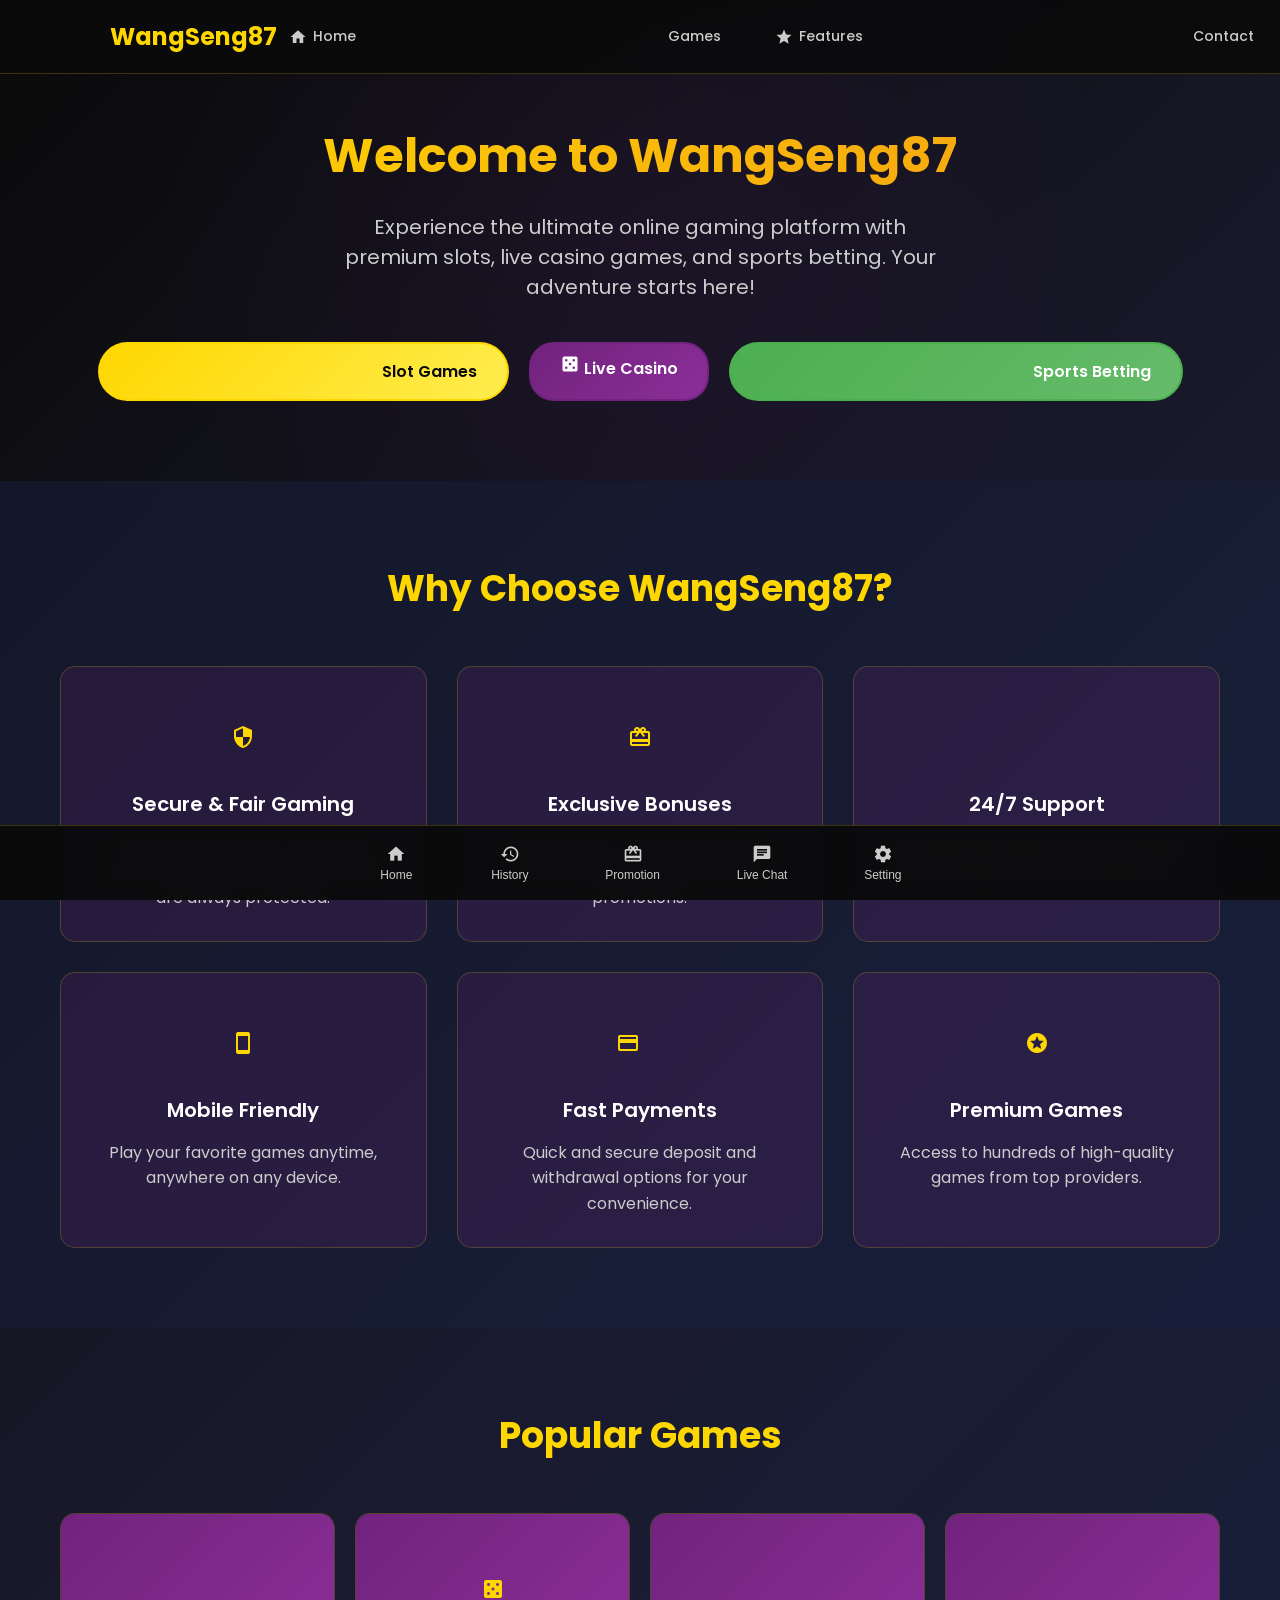
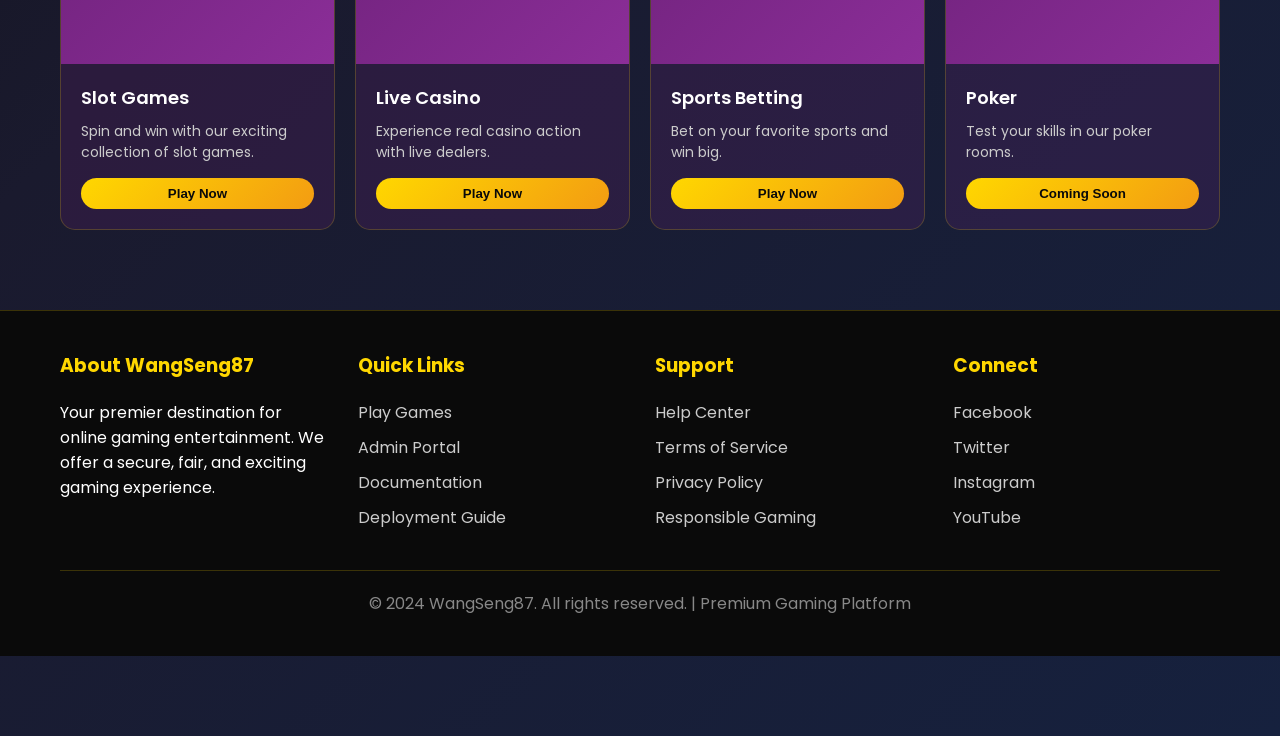
==== commit a1dd658b: "Add files via upload" ====
--- a/index.html
+++ b/index.html
@@ -1187,6 +1187,83 @@
             margin-bottom: 20px;
             padding-bottom: 10px;
             border-bottom: 1px solid var(--border-color);
+        }
+
+        /* Taskbar Styles */
+        .taskbar {
+            position: fixed;
+            bottom: 0;
+            left: 0;
+            right: 0;
+            background: rgba(10, 10, 10, 0.95);
+            backdrop-filter: blur(10px);
+            border-top: 1px solid var(--border-color);
+            z-index: 999;
+            padding: 10px 0;
+        }
+
+        .taskbar-container {
+            max-width: 600px;
+            margin: 0 auto;
+            display: flex;
+            justify-content: space-around;
+            align-items: center;
+        }
+
+        .taskbar-btn {
+            background: transparent;
+            border: none;
+            color: var(--text-secondary);
+            padding: 8px 12px;
+            border-radius: 8px;
+            cursor: pointer;
+            transition: all 0.3s;
+            display: flex;
+            flex-direction: column;
+            align-items: center;
+            gap: 4px;
+            font-size: 12px;
+            font-weight: 500;
+            min-width: 60px;
+        }
+
+        .taskbar-btn:hover {
+            background: rgba(255, 215, 0, 0.1);
+            color: var(--primary-gold);
+            transform: translateY(-2px);
+        }
+
+        .taskbar-btn.active {
+            background: rgba(255, 215, 0, 0.2);
+            color: var(--primary-gold);
+        }
+
+        .taskbar-btn i {
+            font-size: 20px;
+        }
+
+        /* Mobile Responsive for Taskbar */
+        @media (max-width: 768px) {
+            .taskbar-btn {
+                padding: 6px 8px;
+                min-width: 50px;
+                font-size: 10px;
+            }
+
+            .taskbar-btn i {
+                font-size: 18px;
+            }
+        }
+
+        /* Add padding to body to account for taskbar */
+        body {
+            padding-bottom: 80px;
+        }
+
+        @media (max-width: 768px) {
+            body {
+                padding-bottom: 70px;
+            }
         }
     </style>
 </head>
@@ -1211,22 +1288,6 @@
                         <i class="material-icons">sports_esports</i>
                         <span>Games</span>
                     </a>
-                    <a href="#history" class="nav-btn" onclick="showHistory(); return false;">
-                        <i class="material-icons">history</i>
-                        <span>History</span>
-                    </a>
-                    <a href="#promotion" class="nav-btn" onclick="showPromotion(); return false;">
-                        <i class="material-icons">card_giftcard</i>
-                        <span>Promotion</span>
-                    </a>
-                    <a href="#live-chat" class="nav-btn" onclick="showLiveChat(); return false;">
-                        <i class="material-icons">chat</i>
-                        <span>Live Chat</span>
-                    </a>
-                    <a href="#setting" class="nav-btn" onclick="showSetting(); return false;">
-                        <i class="material-icons">settings</i>
-                        <span>Setting</span>
-                    </a>
                     <a href="#features" class="nav-btn">
                         <i class="material-icons">star</i>
                         <span>Features</span>
@@ -1523,6 +1584,32 @@
     <div id="notificationToast" class="notification-toast">
         <i class="material-icons" id="notificationIcon">check_circle</i>
         <span id="notificationMessage">Transaction successful!</span>
+    </div>
+
+    <!-- Bottom Taskbar -->
+    <div class="taskbar">
+        <div class="taskbar-container">
+            <button class="taskbar-btn" onclick="window.location.href='#home';">
+                <i class="material-icons">home</i>
+                <span>Home</span>
+            </button>
+            <button class="taskbar-btn" onclick="showHistory();">
+                <i class="material-icons">history</i>
+                <span>History</span>
+            </button>
+            <button class="taskbar-btn" onclick="showPromotion();">
+                <i class="material-icons">card_giftcard</i>
+                <span>Promotion</span>
+            </button>
+            <button class="taskbar-btn" onclick="showLiveChat();">
+                <i class="material-icons">chat</i>
+                <span>Live Chat</span>
+            </button>
+            <button class="taskbar-btn" onclick="showSetting();">
+                <i class="material-icons">settings</i>
+                <span>Setting</span>
+            </button>
+        </div>
     </div>
 
     <!-- Login Modal -->
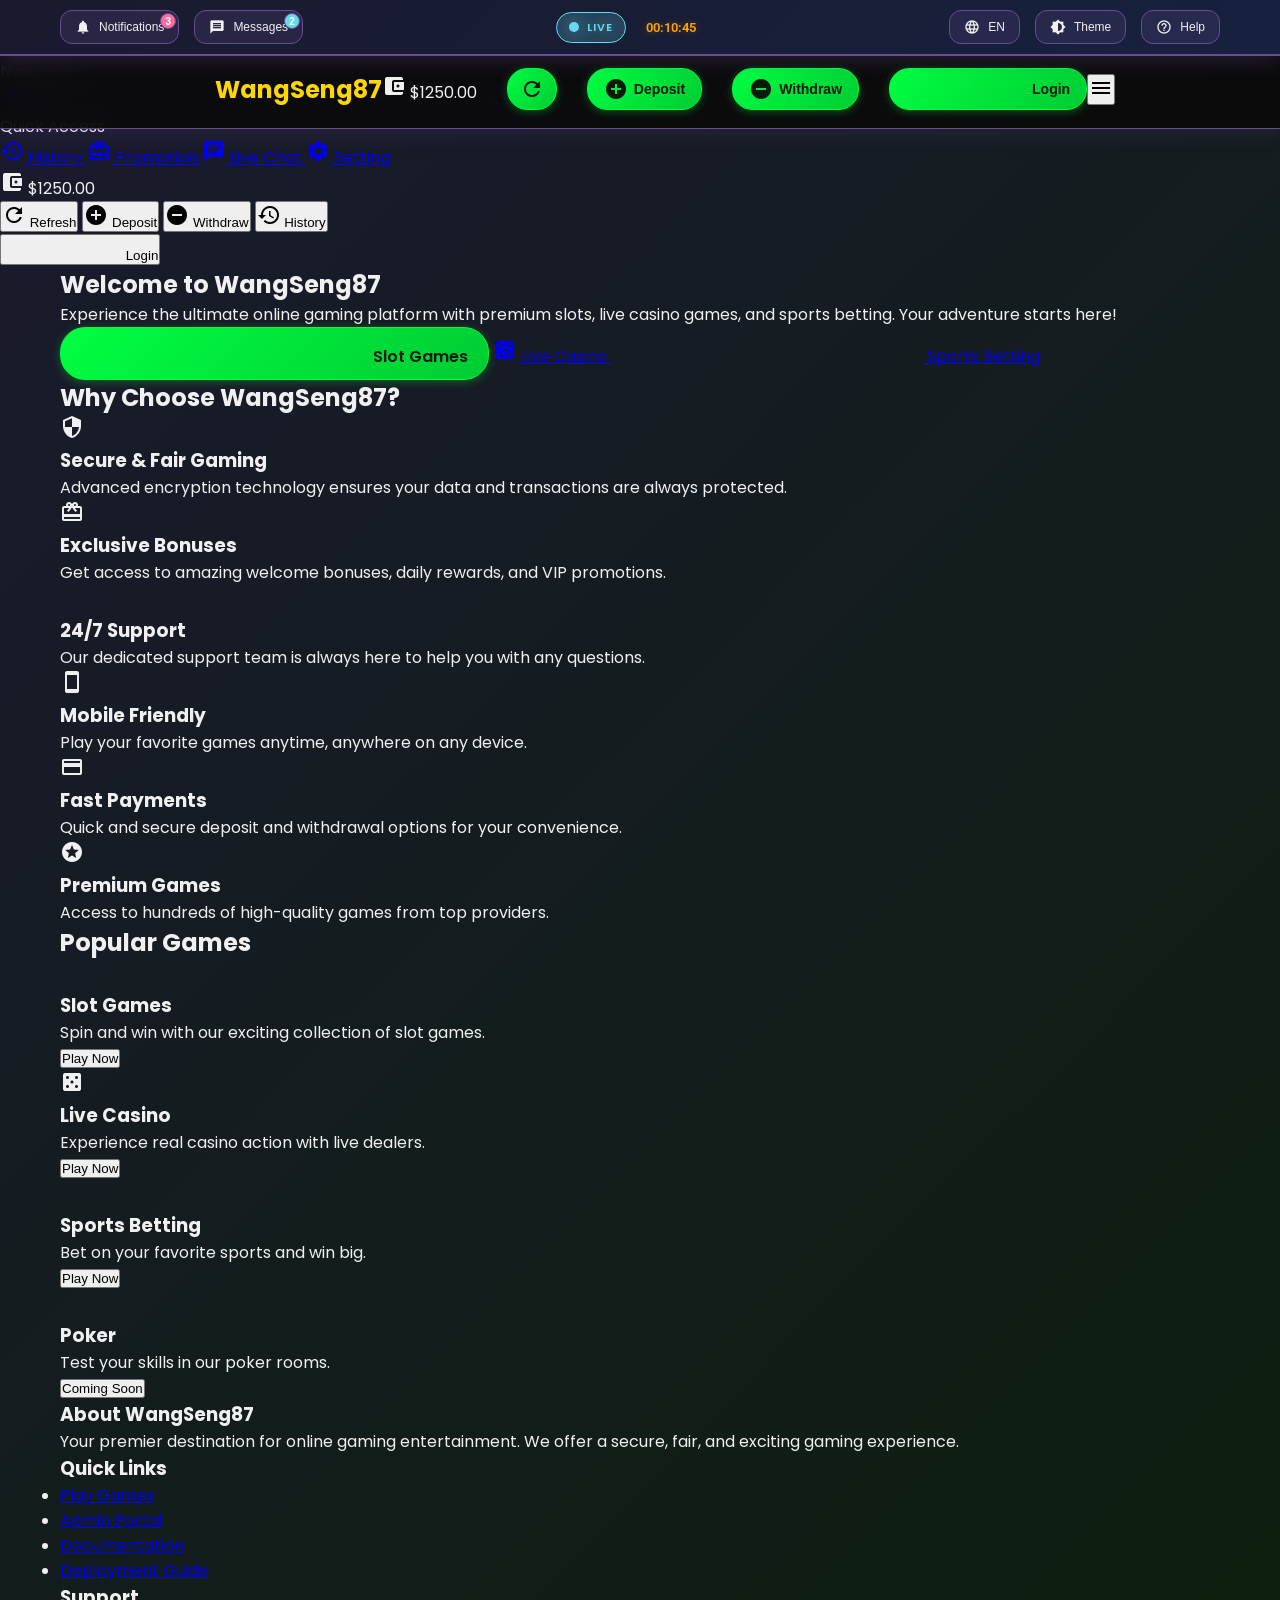
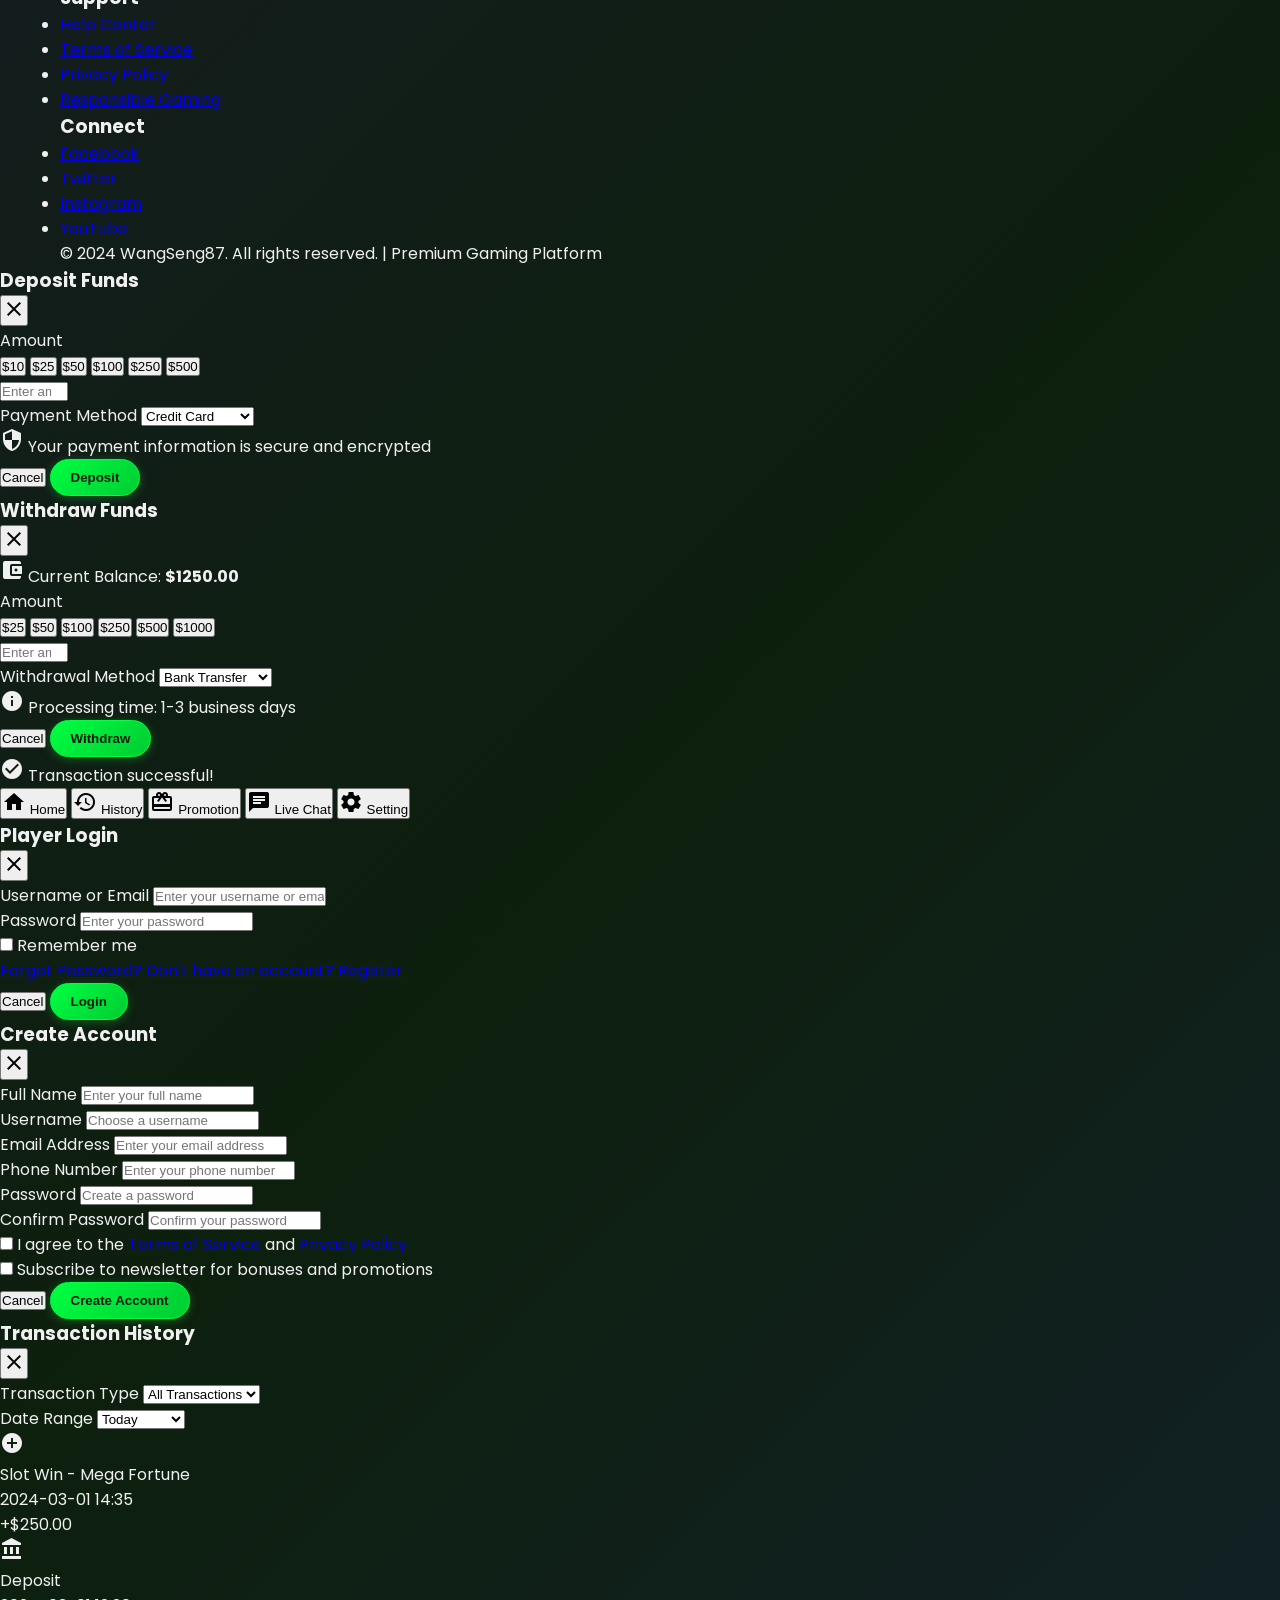
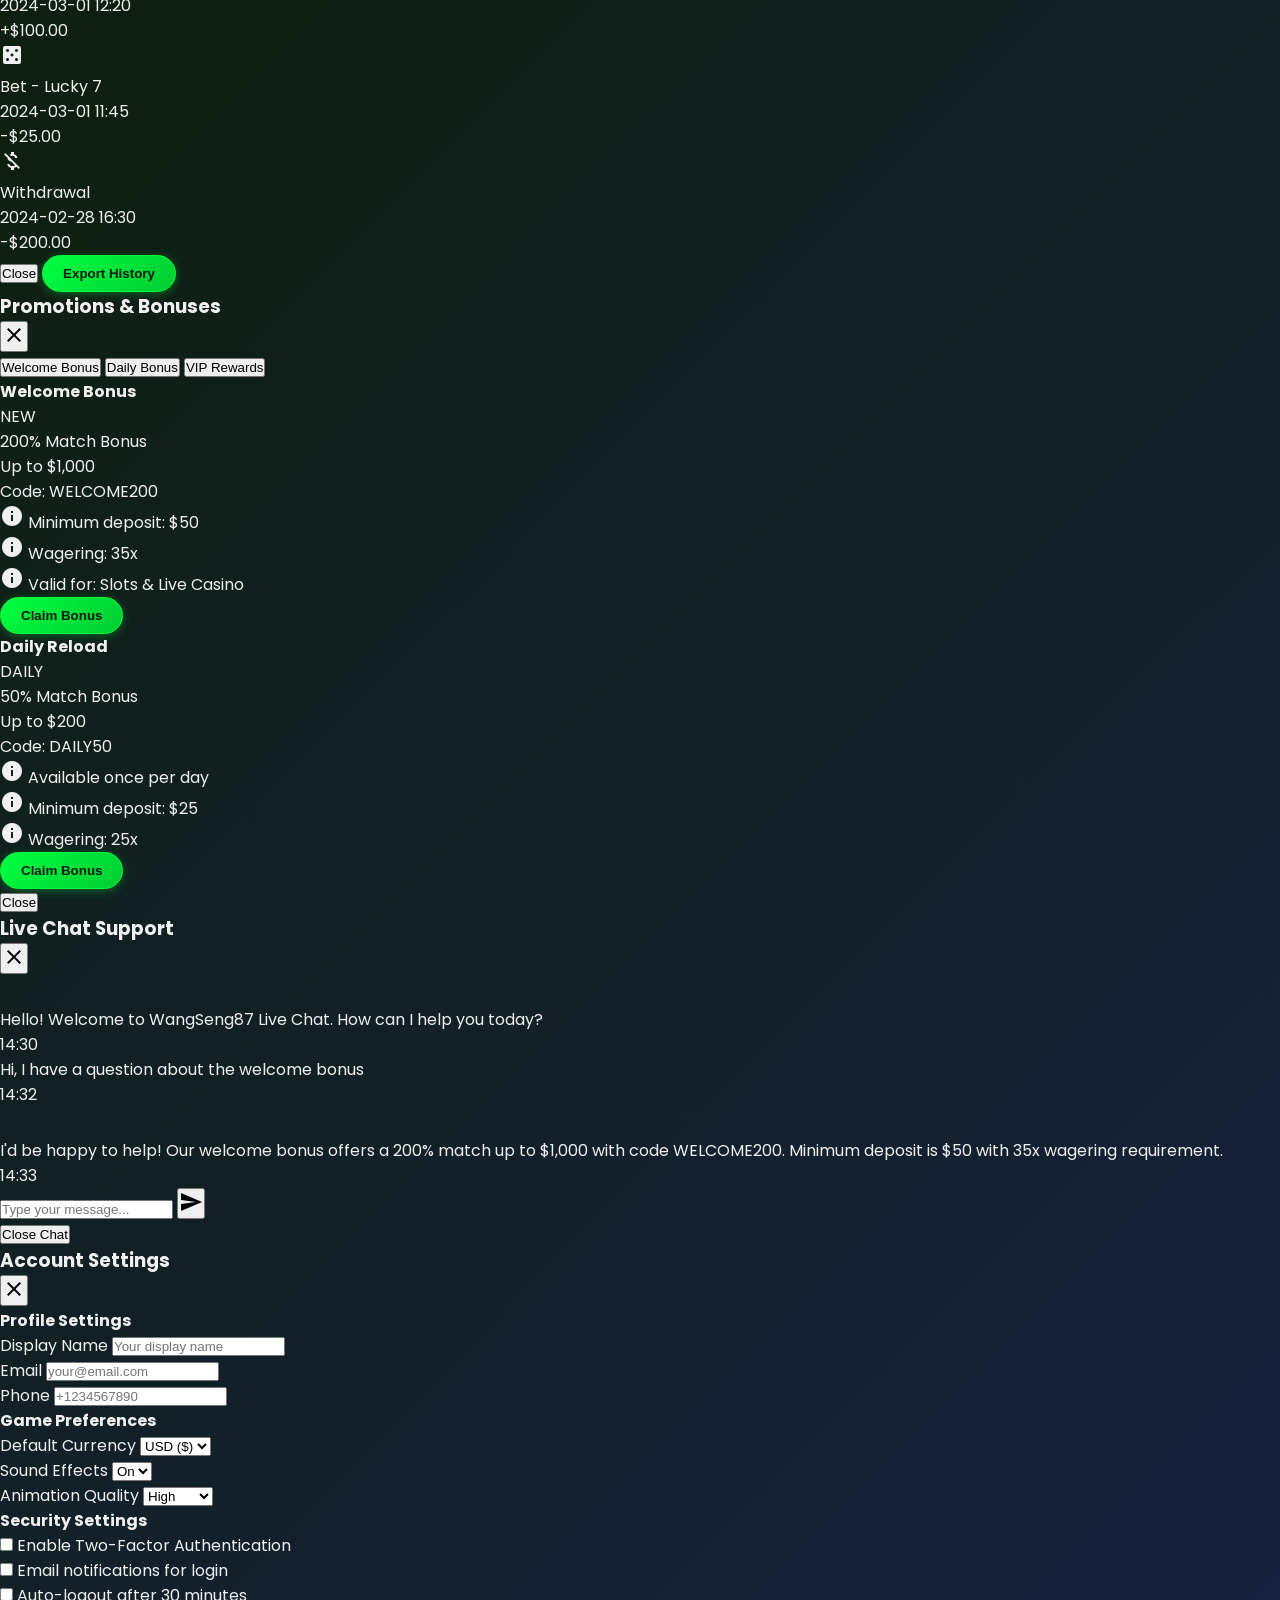
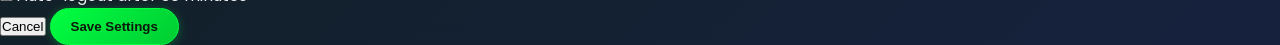
==== commit c192099b: "Update index.html" ====
--- a/index.html
+++ b/index.html
@@ -37,26 +37,175 @@
             --warning: #f39c12;
             --card-bg: rgba(114, 35, 126, 0.2);
             --border-color: rgba(255, 215, 0, 0.2);
+            --gaming-green: #00ff41;
+            --gaming-green-dark: #00cc33;
+            --gaming-green-light: #33ff66;
+            --gaming-bg: #0d1f0d;
+            --gaming-border: #00ff41;
+            --gaming-darker-bg: #0a1a0a;
+            --gaming-card-bg: #1a2e1a;
+            --gaming-text: #e0ffe0;
+            --gaming-text-dim: #a0d0a0;
+            --harmony-purple: #6a4c93;
+            --harmony-pink: #ff6b9d;
+            --harmony-blue: #66d9ef;
+            --harmony-orange: #ffa500;
+            --harmony-bg: #1a1a2e;
+            --harmony-card: #16213e;
+            --harmony-text: #f0f0f0;
+            --harmony-text-secondary: #b0b0b0;
         }
 
         body {
             font-family: 'Poppins', 'Roboto', sans-serif;
-            background: linear-gradient(135deg, var(--bg-dark) 0%, var(--bg-medium) 50%, var(--bg-light) 100%);
-            color: var(--text-primary);
+            background: linear-gradient(135deg, var(--harmony-bg) 0%, var(--gaming-bg) 50%, var(--harmony-card) 100%);
+            color: var(--harmony-text);
             min-height: 100vh;
             overflow-x: hidden;
         }
 
+        /* Top Taskbar Styles */
+        .top-taskbar {
+            position: fixed;
+            top: 0;
+            left: 0;
+            right: 0;
+            background: linear-gradient(135deg, var(--harmony-bg), var(--harmony-card));
+            backdrop-filter: blur(15px);
+            border-bottom: 2px solid var(--harmony-purple);
+            z-index: 1001;
+            padding: 10px 0;
+            box-shadow: 0 4px 20px rgba(106, 76, 147, 0.3);
+        }
+
+        .top-taskbar-container {
+            max-width: 1200px;
+            margin: 0 auto;
+            padding: 0 20px;
+            display: flex;
+            justify-content: space-between;
+            align-items: center;
+        }
+
+        .top-taskbar-left,
+        .top-taskbar-right {
+            display: flex;
+            gap: 15px;
+            align-items: center;
+        }
+
+        .top-taskbar-center {
+            display: flex;
+            gap: 20px;
+            align-items: center;
+        }
+
+        .top-taskbar-btn {
+            background: rgba(106, 76, 147, 0.2);
+            border: 1px solid var(--harmony-purple);
+            color: var(--harmony-text);
+            padding: 8px 14px;
+            border-radius: 12px;
+            cursor: pointer;
+            transition: all 0.3s ease;
+            display: flex;
+            align-items: center;
+            gap: 8px;
+            font-size: 12px;
+            font-weight: 500;
+            position: relative;
+        }
+
+        .top-taskbar-btn:hover {
+            background: var(--harmony-purple);
+            color: white;
+            transform: translateY(-2px);
+            box-shadow: 0 4px 15px rgba(106, 76, 147, 0.4);
+        }
+
+        .top-taskbar-btn i {
+            font-size: 16px;
+        }
+
+        .notification-badge,
+        .message-badge {
+            position: absolute;
+            top: 2px;
+            right: 2px;
+            background: var(--harmony-pink);
+            color: white;
+            border-radius: 50%;
+            width: 16px;
+            height: 16px;
+            display: flex;
+            align-items: center;
+            justify-content: center;
+            font-size: 10px;
+            font-weight: 600;
+            border: 1px solid var(--harmony-purple);
+        }
+
+        .message-badge {
+            background: var(--harmony-blue);
+        }
+
+        .live-indicator {
+            display: flex;
+            align-items: center;
+            gap: 8px;
+            background: rgba(102, 217, 239, 0.2);
+            padding: 6px 12px;
+            border-radius: 20px;
+            border: 1px solid var(--harmony-blue);
+        }
+
+        .live-dot {
+            width: 10px;
+            height: 10px;
+            background: var(--harmony-blue);
+            border-radius: 50%;
+            animation: pulse 2s infinite;
+            box-shadow: 0 0 15px rgba(102, 217, 239, 0.6);
+        }
+
+        @keyframes pulse {
+            0%, 100% {
+                opacity: 1;
+                box-shadow: 0 0 15px rgba(102, 217, 239, 0.6);
+            }
+            50% {
+                opacity: 0.6;
+                box-shadow: 0 0 25px rgba(102, 217, 239, 0.8);
+            }
+        }
+
+        .live-text {
+            color: var(--harmony-blue);
+            font-size: 11px;
+            font-weight: 600;
+            letter-spacing: 1px;
+            text-shadow: 0 0 8px rgba(102, 217, 239, 0.4);
+        }
+
+        .current-time {
+            color: var(--harmony-orange);
+            font-size: 13px;
+            font-weight: 600;
+            font-family: 'Roboto', monospace;
+            text-shadow: 0 0 8px rgba(255, 165, 0, 0.3);
+        }
+
         /* Header */
         .header {
-            background: rgba(10, 10, 10, 0.9);
-            backdrop-filter: blur(10px);
-            padding: 15px 0;
+            background: linear-gradient(135deg, var(--harmony-bg), var(--harmony-card));
+            backdrop-filter: blur(15px);
+            padding: 18px 0;
             position: fixed;
             width: 100%;
-            top: 0;
+            top: 50px;
             z-index: 1000;
-            border-bottom: 1px solid var(--border-color);
+            border-bottom: 1px solid var(--harmony-purple);
+            box-shadow: 0 4px 20px rgba(106, 76, 147, 0.2);
         }
 
         .container {
@@ -104,17 +253,20 @@
             gap: 6px;
             padding: 8px 12px;
             border-radius: 8px;
-            color: var(--text-secondary);
+            color: var(--gaming-text-dim);
             text-decoration: none;
             font-weight: 500;
             transition: all 0.3s;
             font-size: 14px;
+            border: 1px solid transparent;
         }
 
         .nav-btn:hover {
-            background: rgba(255, 215, 0, 0.1);
-            color: var(--primary-gold);
+            background: rgba(0, 255, 65, 0.1);
+            color: var(--gaming-green);
             transform: translateY(-1px);
+            border-color: var(--gaming-green);
+            box-shadow: 0 0 10px rgba(0, 255, 65, 0.3);
         }
 
         .nav-btn i {
@@ -122,29 +274,31 @@
         }
 
         .btn-primary {
-            background: linear-gradient(135deg, var(--primary-gold), var(--warning));
-            color: var(--bg-dark);
+            background: linear-gradient(135deg, var(--gaming-green), var(--gaming-green-dark));
+            color: var(--gaming-darker-bg);
             padding: 10px 20px;
-            border: none;
+            border: 1px solid var(--gaming-green);
             border-radius: 25px;
             font-weight: 600;
             cursor: pointer;
             transition: all 0.3s;
             text-decoration: none;
             display: inline-block;
+            box-shadow: 0 2px 10px rgba(0, 255, 65, 0.3);
         }
 
         .btn-primary:hover {
             transform: translateY(-2px);
-            box-shadow: 0 5px 15px rgba(255, 215, 0, 0.3);
+            box-shadow: 0 5px 20px rgba(0, 255, 65, 0.5);
+            background: linear-gradient(135deg, var(--gaming-green-light), var(--gaming-green));
         }
 
         /* Transaction Buttons */
         .btn-refresh {
-            background: linear-gradient(135deg, var(--info), #42a5f5);
-            color: white;
+            background: linear-gradient(135deg, var(--gaming-green), var(--gaming-green-dark));
+            color: var(--gaming-darker-bg);
             padding: 8px 12px;
-            border: none;
+            border: 1px solid var(--gaming-green);
             border-radius: 20px;
             font-weight: 600;
             cursor: pointer;
@@ -153,19 +307,20 @@
             align-items: center;
             gap: 6px;
             font-size: 14px;
+            box-shadow: 0 2px 8px rgba(0, 255, 65, 0.3);
         }
 
         .btn-refresh:hover {
             transform: translateY(-2px);
-            box-shadow: 0 5px 15px rgba(33, 150, 243, 0.3);
-            background: linear-gradient(135deg, #42a5f5, var(--info));
+            box-shadow: 0 5px 15px rgba(0, 255, 65, 0.5);
+            background: linear-gradient(135deg, var(--gaming-green-light), var(--gaming-green));
         }
 
         .btn-deposit {
-            background: linear-gradient(135deg, var(--success), #66bb6a);
-            color: white;
+            background: linear-gradient(135deg, var(--gaming-green), var(--gaming-green-dark));
+            color: var(--gaming-darker-bg);
             padding: 8px 16px;
-            border: none;
+            border: 1px solid var(--gaming-green);
             border-radius: 20px;
             font-weight: 600;
             cursor: pointer;
@@ -174,19 +329,20 @@
             align-items: center;
             gap: 6px;
             font-size: 14px;
+            box-shadow: 0 2px 8px rgba(0, 255, 65, 0.3);
         }
 
         .btn-deposit:hover {
             transform: translateY(-2px);
-            box-shadow: 0 5px 15px rgba(76, 175, 80, 0.3);
-            background: linear-gradient(135deg, #66bb6a, var(--success));
+            box-shadow: 0 5px 15px rgba(0, 255, 65, 0.5);
+            background: linear-gradient(135deg, var(--gaming-green-light), var(--gaming-green));
         }
 
         .btn-withdraw {
-            background: linear-gradient(135deg, var(--warning), #ffa726);
-            color: white;
+            background: linear-gradient(135deg, var(--gaming-green), var(--gaming-green-dark));
+            color: var(--gaming-darker-bg);
             padding: 8px 16px;
-            border: none;
+            border: 1px solid var(--gaming-green);
             border-radius: 20px;
             font-weight: 600;
             cursor: pointer;
@@ -195,20 +351,21 @@
             align-items: center;
             gap: 6px;
             font-size: 14px;
+            box-shadow: 0 2px 8px rgba(0, 255, 65, 0.3);
         }
 
         .btn-withdraw:hover {
             transform: translateY(-2px);
-            box-shadow: 0 5px 15px rgba(255, 193, 7, 0.3);
-            background: linear-gradient(135deg, #ffa726, var(--warning));
+            box-shadow: 0 5px 15px rgba(0, 255, 65, 0.5);
+            background: linear-gradient(135deg, var(--gaming-green-light), var(--gaming-green));
         }
 
         /* Login/Logout Buttons */
         .btn-login {
-            background: linear-gradient(135deg, var(--primary-purple), var(--light-purple));
-            color: white;
+            background: linear-gradient(135deg, var(--gaming-green), var(--gaming-green-dark));
+            color: var(--gaming-darker-bg);
             padding: 8px 16px;
-            border: none;
+            border: 1px solid var(--gaming-green);
             border-radius: 20px;
             font-weight: 600;
             cursor: pointer;
@@ -217,19 +374,20 @@
             align-items: center;
             gap: 6px;
             font-size: 14px;
+            box-shadow: 0 2px 8px rgba(0, 255, 65, 0.3);
         }
 
         .btn-login:hover {
             transform: translateY(-2px);
-            box-shadow: 0 5px 15px rgba(114, 35, 126, 0.3);
-            background: linear-gradient(135deg, var(--light-purple), var(--primary-purple));
+            box-shadow: 0 5px 15px rgba(0, 255, 65, 0.5);
+            background: linear-gradient(135deg, var(--gaming-green-light), var(--gaming-green));
         }
 
         .btn-logout {
             background: linear-gradient(135deg, var(--danger), #ef5350);
             color: white;
             padding: 8px 16px;
-            border: none;
+            border: 1px solid var(--danger);
             border-radius: 20px;
             font-weight: 600;
             cursor: pointer;
@@ -238,36 +396,23 @@
             align-items: center;
             gap: 6px;
             font-size: 14px;
+            box-shadow: 0 2px 8px rgba(231, 76, 60, 0.3);
         }
 
         .btn-logout:hover {
             transform: translateY(-2px);
-            box-shadow: 0 5px 15px rgba(231, 76, 60, 0.3);
-            background: linear-gradient(135deg, #ef5350, var(--danger));
-        }
-
-        /* Balance Display */
-        .balance-display {
-            background: rgba(255, 215, 0, 0.1);
-            border: 1px solid var(--primary-gold);
-            border-radius: 20px;
-            padding: 8px 16px;
-            display: flex;
-            align-items: center;
-            gap: 8px;
-            font-size: 14px;
-            font-weight: 600;
-            color: var(--primary-gold);
-        }
-
-        .balance-amount {
-            font-size: 16px;
-            font-weight: 700;
-        }
-
-        /* Hero Section */
+            box-shadow: 0 5px 15px rgba(231, 76, 60, 0.5);
+
+.balance-amount {
+    font-size: 16px;
+    font-weight: 700;
+    color: var(--gaming-green);
+    text-shadow: 0 0 5px rgba(0, 255, 65, 0.3);
+}
+
+/* Hero Section */
         .hero {
-            padding: 120px 0 80px;
+            padding: 180px 0 80px;
             text-align: center;
             position: relative;
         }
@@ -279,7 +424,7 @@
             left: 0;
             right: 0;
             bottom: 0;
-            background: radial-gradient(circle at center, rgba(114, 35, 126, 0.1) 0%, transparent 70%);
+            background: radial-gradient(circle at center, rgba(106, 76, 147, 0.15) 0%, transparent 70%);
             pointer-events: none;
         }
 
@@ -289,60 +434,78 @@
         }
 
         .hero h1 {
-            font-size: 48px;
+            font-size: 52px;
             font-weight: 700;
-            margin-bottom: 20px;
-            background: linear-gradient(135deg, var(--primary-gold), var(--warning));
+            margin-bottom: 25px;
+            background: linear-gradient(135deg, var(--harmony-purple), var(--harmony-pink));
             -webkit-background-clip: text;
             -webkit-text-fill-color: transparent;
             background-clip: text;
+            text-shadow: 0 0 30px rgba(106, 76, 147, 0.3);
         }
 
         .hero p {
             font-size: 20px;
-            color: var(--text-secondary);
-            margin-bottom: 40px;
-            max-width: 600px;
+            line-height: 1.7;
+            margin-bottom: 45px;
+            color: var(--harmony-text-secondary);
+            max-width: 650px;
             margin-left: auto;
             margin-right: auto;
         }
 
         .hero-buttons {
             display: flex;
+            justify-content: center;
             gap: 20px;
-            justify-content: center;
             flex-wrap: wrap;
-            margin-top: 40px;
         }
 
         .hero-btn {
+            padding: 14px 28px;
+            border-radius: 30px;
+            text-decoration: none;
+            font-weight: 600;
+            transition: all 0.3s ease;
             display: flex;
             align-items: center;
-            gap: 12px;
-            padding: 15px 30px;
-            border-radius: 30px;
+            gap: 10px;
             font-size: 16px;
-            font-weight: 600;
-            text-decoration: none;
-            transition: all 0.3s ease;
-            border: 2px solid transparent;
-            position: relative;
-            overflow: hidden;
-            min-width: 180px;
-            justify-content: center;
+            border: 2px solid var(--harmony-purple);
+            color: white;
+            background: linear-gradient(135deg, var(--harmony-purple), var(--harmony-pink));
+            box-shadow: 0 4px 20px rgba(106, 76, 147, 0.3);
+        }
+
+        .hero-btn:hover {
+            transform: translateY(-3px);
+            box-shadow: 0 8px 30px rgba(106, 76, 147, 0.5);
+            background: linear-gradient(135deg, var(--harmony-pink), var(--harmony-purple));
         }
 
         .hero-btn i {
             font-size: 20px;
         }
 
-        .hero-btn span {
-            white-space: nowrap;
-        }
-
-        .hero-btn:hover {
-            transform: translateY(-3px);
-            box-shadow: 0 10px 25px rgba(255, 215, 0, 0.3);
+        /* Features Section */
+        .features {
+            padding: 80px 0;
+            background: rgba(26, 46, 26, 0.3);
+        }
+
+        .section-title {
+            text-align: center;
+            font-size: 36px;
+            font-weight: 700;
+            margin-bottom: 50px;
+            color: var(--gaming-green);
+            text-shadow: 0 0 10px rgba(0, 255, 65, 0.3);
+        }
+
+        .features-grid {
+            display: grid;
+            grid-template-columns: repeat(auto-fit, minmax(300px, 1fr));
+            gap: 30px;
         }
 
         .btn-primary.hero-btn {
@@ -1195,11 +1358,12 @@
             bottom: 0;
             left: 0;
             right: 0;
-            background: rgba(10, 10, 10, 0.95);
-            backdrop-filter: blur(10px);
-            border-top: 1px solid var(--border-color);
+            background: linear-gradient(135deg, var(--harmony-bg), var(--harmony-card));
+            backdrop-filter: blur(15px);
+            border-top: 2px solid var(--harmony-purple);
             z-index: 999;
-            padding: 10px 0;
+            padding: 12px 0;
+            box-shadow: 0 -4px 20px rgba(106, 76, 147, 0.3);
         }
 
         .taskbar-container {
@@ -1211,35 +1375,38 @@
         }
 
         .taskbar-btn {
-            background: transparent;
-            border: none;
-            color: var(--text-secondary);
-            padding: 8px 12px;
-            border-radius: 8px;
+            background: rgba(106, 76, 147, 0.2);
+            border: 1px solid var(--harmony-purple);
+            color: var(--harmony-text);
+            padding: 10px 14px;
+            border-radius: 15px;
             cursor: pointer;
-            transition: all 0.3s;
+            transition: all 0.3s ease;
             display: flex;
             flex-direction: column;
             align-items: center;
-            gap: 4px;
+            gap: 6px;
             font-size: 12px;
             font-weight: 500;
-            min-width: 60px;
+            min-width: 65px;
         }
 
         .taskbar-btn:hover {
-            background: rgba(255, 215, 0, 0.1);
-            color: var(--primary-gold);
-            transform: translateY(-2px);
+            background: var(--harmony-purple);
+            color: white;
+            transform: translateY(-3px);
+            box-shadow: 0 6px 20px rgba(106, 76, 147, 0.4);
         }
 
         .taskbar-btn.active {
-            background: rgba(255, 215, 0, 0.2);
-            color: var(--primary-gold);
+            background: rgba(106, 76, 147, 0.4);
+            color: var(--harmony-text);
+            border-color: var(--harmony-pink);
+            box-shadow: 0 0 15px rgba(255, 107, 157, 0.3);
         }
 
         .taskbar-btn i {
-            font-size: 20px;
+            font-size: 22px;
         }
 
         /* Mobile Responsive for Taskbar */
@@ -1248,10 +1415,77 @@
                 padding: 6px 8px;
                 min-width: 50px;
                 font-size: 10px;
+                border-color: var(--gaming-green);
+                color: var(--gaming-green);
+            }
+
+            .taskbar-btn:hover {
+                background: var(--gaming-green);
+                color: var(--bg-dark);
             }
 
             .taskbar-btn i {
                 font-size: 18px;
+            }
+
+            /* Top Taskbar Mobile Optimization */
+            .top-taskbar {
+                padding: 6px 0;
+                background: var(--gaming-bg);
+                border-bottom: 2px solid var(--gaming-border);
+            }
+
+            .top-taskbar-container {
+                padding: 0 10px;
+            }
+
+            .top-taskbar-left,
+            .top-taskbar-right {
+                gap: 8px;
+            }
+
+            .top-taskbar-center {
+                gap: 10px;
+            }
+
+            .top-taskbar-btn {
+                padding: 4px 8px;
+                font-size: 10px;
+                border-color: var(--gaming-green);
+                color: var(--gaming-green);
+            }
+
+            .top-taskbar-btn:hover {
+                background: var(--gaming-green);
+                color: var(--bg-dark);
+            }
+
+            .top-taskbar-btn i {
+                font-size: 14px;
+            }
+
+            .notification-badge,
+            .message-badge {
+                width: 14px;
+                height: 14px;
+                font-size: 9px;
+                border-color: var(--gaming-green);
+            }
+
+            .live-indicator {
+                padding: 2px 6px;
+                background: rgba(0, 255, 65, 0.2);
+                border-color: var(--gaming-green);
+            }
+
+            .live-text {
+                font-size: 9px;
+                color: var(--gaming-green);
+            }
+
+            .current-time {
+                font-size: 10px;
+                color: var(--gaming-green);
             }
         }
 
@@ -1264,10 +1498,548 @@
             body {
                 padding-bottom: 70px;
             }
+
+            /* Top Taskbar Mobile Optimization */
+            .top-taskbar {
+                padding: 6px 0;
+            }
+
+            .top-taskbar-container {
+                padding: 0 10px;
+            }
+
+            .top-taskbar-left,
+            .top-taskbar-right {
+                gap: 8px;
+            }
+
+            .top-taskbar-center {
+                gap: 10px;
+            }
+
+            .top-taskbar-btn {
+                padding: 4px 8px;
+                font-size: 10px;
+            }
+
+            .top-taskbar-btn i {
+                font-size: 14px;
+            }
+
+            .notification-badge,
+            .message-badge {
+                width: 14px;
+                height: 14px;
+                font-size: 9px;
+            }
+
+            .live-indicator {
+                padding: 2px 6px;
+            }
+
+            .live-text {
+                font-size: 9px;
+            }
+
+            .current-time {
+                font-size: 10px;
+            }
+
+            /* Hide some elements on mobile */
+            .top-taskbar-right .top-taskbar-btn:nth-child(2),
+            .top-taskbar-right .top-taskbar-btn:nth-child(3) {
+                display: none;
+            }
+
+            /* Header Mobile Adjustment */
+            .header {
+                top: 35px;
+            }
+
+            /* Hero Mobile Adjustment */
+            .hero {
+                padding: 140px 0 80px;
+            }
+
+            /* Hide desktop navigation on mobile */
+            .nav-links {
+                display: none;
+            }
+
+            /* Show mobile menu toggle */
+            .mobile-menu-toggle {
+                display: flex;
+                background: transparent;
+                border: none;
+                color: var(--primary-gold);
+                cursor: pointer;
+                padding: 8px;
+                border-radius: 8px;
+                transition: all 0.3s;
+            }
+
+            .mobile-menu-toggle:hover {
+                background: rgba(255, 215, 0, 0.1);
+            }
+
+            .mobile-menu-toggle i {
+                font-size: 24px;
+            }
+
+            /* Mobile Navigation Menu */
+            .mobile-nav {
+                position: fixed;
+                top: 0;
+                left: -100%;
+                width: 80%;
+                max-width: 300px;
+                height: 100vh;
+                background: var(--bg-medium);
+                border-right: 1px solid var(--border-color);
+                z-index: 1001;
+                transition: left 0.3s ease;
+                overflow-y: auto;
+            }
+
+            .mobile-nav.active {
+                left: 0;
+            }
+
+            .mobile-nav-header {
+                padding: 20px;
+                border-bottom: 1px solid var(--border-color);
+                display: flex;
+                justify-content: space-between;
+                align-items: center;
+            }
+
+            .mobile-nav-title {
+                color: var(--primary-gold);
+                font-size: 18px;
+                font-weight: 600;
+            }
+
+            .mobile-nav-close {
+                background: transparent;
+                border: none;
+                color: var(--text-secondary);
+                cursor: pointer;
+                padding: 5px;
+                border-radius: 50%;
+                transition: color 0.3s;
+            }
+
+            .mobile-nav-close:hover {
+                color: var(--primary-gold);
+            }
+
+            .mobile-nav-links {
+                padding: 20px;
+            }
+
+            .mobile-nav-link {
+                display: flex;
+                align-items: center;
+                gap: 12px;
+                padding: 12px 0;
+                color: var(--text-secondary);
+                text-decoration: none;
+                font-weight: 500;
+                border-bottom: 1px solid rgba(255, 215, 0, 0.1);
+                transition: color 0.3s;
+            }
+
+            .mobile-nav-link:hover {
+                color: var(--primary-gold);
+            }
+
+            .mobile-nav-link i {
+                font-size: 20px;
+            }
+
+            .mobile-nav-section-title {
+                color: var(--primary-gold);
+                font-size: 12px;
+                font-weight: 600;
+                text-transform: uppercase;
+                letter-spacing: 1px;
+                margin: 20px 0 10px 0;
+                padding-bottom: 5px;
+                border-bottom: 1px solid rgba(255, 215, 0, 0.2);
+            }
+
+            .mobile-nav-section-title:first-child {
+                margin-top: 0;
+            }
+
+            .mobile-nav-actions {
+                padding: 20px;
+                border-top: 1px solid var(--border-color);
+                margin-top: 20px;
+            }
+
+            .mobile-balance-display {
+                background: rgba(255, 215, 0, 0.1);
+                border: 1px solid var(--primary-gold);
+                border-radius: 12px;
+                padding: 12px;
+                display: flex;
+                align-items: center;
+                gap: 10px;
+                margin-bottom: 15px;
+                font-size: 14px;
+                font-weight: 600;
+                color: var(--primary-gold);
+            }
+
+            .mobile-action-buttons {
+                display: grid;
+                grid-template-columns: 1fr 1fr;
+                gap: 10px;
+                margin-bottom: 15px;
+            }
+
+            .mobile-action-btn {
+                background: linear-gradient(135deg, var(--primary-gold), var(--warning));
+                color: var(--bg-dark);
+                padding: 10px;
+                border: none;
+                border-radius: 8px;
+                font-weight: 600;
+                cursor: pointer;
+                transition: all 0.3s;
+                display: flex;
+                align-items: center;
+                justify-content: center;
+                gap: 6px;
+                font-size: 12px;
+            }
+
+            .mobile-action-btn:hover {
+                transform: translateY(-1px);
+                box-shadow: 0 3px 10px rgba(255, 215, 0, 0.3);
+            }
+
+            .mobile-action-btn.secondary {
+                background: linear-gradient(135deg, var(--primary-purple), var(--light-purple));
+                color: var(--text-primary);
+            }
+
+            .mobile-action-btn.danger {
+                background: linear-gradient(135deg, var(--danger), #ef5350);
+                color: white;
+            }
+
+            .mobile-login-btn {
+                width: 100%;
+                background: linear-gradient(135deg, var(--primary-purple), var(--light-purple));
+                color: var(--text-primary);
+                padding: 12px;
+                border: none;
+                border-radius: 8px;
+                font-weight: 600;
+                cursor: pointer;
+                transition: all 0.3s;
+                display: flex;
+                align-items: center;
+                justify-content: center;
+                gap: 8px;
+                font-size: 14px;
+            }
+
+            .mobile-login-btn:hover {
+                transform: translateY(-1px);
+                box-shadow: 0 3px 10px rgba(114, 35, 126, 0.3);
+            }
+
+            .mobile-login-btn.danger {
+                background: linear-gradient(135deg, var(--danger), #ef5350);
+                color: white;
+            }
+
+            /* Mobile Overlay */
+            .mobile-nav-overlay {
+                position: fixed;
+                top: 0;
+                left: 0;
+                width: 100%;
+                height: 100vh;
+                background: rgba(0, 0, 0, 0.5);
+                z-index: 1000;
+                display: none;
+            }
+
+            .mobile-nav-overlay.active {
+                display: block;
+            }
+
+            /* Hero Mobile Optimization */
+            .hero h1 {
+                font-size: 28px;
+                line-height: 1.2;
+                margin-bottom: 15px;
+            }
+
+            .hero p {
+                font-size: 14px;
+                line-height: 1.5;
+                margin-bottom: 30px;
+            }
+
+            .hero-buttons {
+                flex-direction: column;
+                align-items: center;
+                gap: 15px;
+            }
+
+            .hero-btn {
+                width: 100%;
+                max-width: 250px;
+                padding: 12px 20px;
+                font-size: 14px;
+            }
+
+            .hero-btn i {
+                font-size: 18px;
+            }
+
+            /* Features Mobile */
+            .section-title {
+                font-size: 28px;
+                margin-bottom: 30px;
+            }
+
+            .features-grid {
+                grid-template-columns: 1fr;
+            }
+
+            .feature-card {
+                padding: 20px;
+            }
+
+            .feature-icon {
+                font-size: 36px;
+                margin-bottom: 15px;
+            }
+
+            .feature-title {
+                font-size: 18px;
+                margin-bottom: 10px;
+            }
+
+            .feature-description {
+                font-size: 14px;
+            }
+
+            /* Games Mobile */
+            .games-grid {
+                grid-template-columns: 1fr;
+            }
+
+            .game-card {
+                margin-bottom: 15px;
+            }
+
+            .game-image {
+                height: 120px;
+            }
+
+            .game-info {
+                padding: 15px;
+            }
+
+            .game-title {
+                font-size: 16px;
+                margin-bottom: 8px;
+            }
+
+            .game-description {
+                font-size: 13px;
+                margin-bottom: 12px;
+            }
+
+            .play-btn {
+                padding: 8px 12px;
+                font-size: 14px;
+            }
+
+            /* Modal Mobile Optimization */
+            .modal-content {
+                width: 95%;
+                max-height: 90vh;
+                margin: 5vh auto;
+            }
+
+            .modal-header h3 {
+                font-size: 20px;
+            }
+
+            .modal-body {
+                padding: 20px;
+            }
+
+            .form-group {
+                margin-bottom: 15px;
+            }
+
+            .form-group label {
+                font-size: 14px;
+                margin-bottom: 8px;
+            }
+
+            .form-group input,
+            .form-group select {
+                padding: 10px 12px;
+                font-size: 14px;
+            }
+
+            .amount-buttons {
+                grid-template-columns: repeat(2, 1fr);
+                gap: 8px;
+            }
+
+            .amount-btn {
+                padding: 8px;
+                font-size: 12px;
+            }
+
+            .modal-footer {
+                padding: 15px 20px;
+                flex-direction: column;
+                gap: 10px;
+            }
+
+            .modal-footer button {
+                width: 100%;
+                padding: 12px;
+            }
+
+            /* Footer Mobile */
+            .footer-content {
+                grid-template-columns: 1fr;
+                gap: 20px;
+            }
+
+            .footer-section h3 {
+                font-size: 18px;
+                margin-bottom: 15px;
+            }
+
+            .footer-section ul li {
+                margin-bottom: 8px;
+            }
+
+            .footer-section ul li a {
+                font-size: 14px;
+            }
+
+            .footer-bottom {
+                font-size: 12px;
+                padding-top: 15px;
+            }
+        }
+
+        @media (max-width: 480px) {
+            .hero h1 {
+                font-size: 24px;
+            }
+
+            .hero p {
+                font-size: 13px;
+            }
+
+            .hero-btn {
+                padding: 10px 16px;
+                font-size: 13px;
+                min-width: 140px;
+            }
+
+            .hero-btn i {
+                font-size: 16px;
+            }
+
+            .section-title {
+                font-size: 24px;
+            }
+
+            .feature-card {
+                padding: 15px;
+            }
+
+            .feature-icon {
+                font-size: 32px;
+            }
+
+            .taskbar-btn {
+                padding: 5px 6px;
+                min-width: 45px;
+                font-size: 9px;
+            }
+
+            .taskbar-btn i {
+                font-size: 16px;
+            }
+
+            body {
+                padding-bottom: 65px;
+            }
+
+            .mobile-nav {
+                width: 90%;
+                max-width: 280px;
+            }
+
+            .mobile-action-buttons {
+                grid-template-columns: 1fr;
+                gap: 8px;
+            }
+
+            .mobile-action-btn {
+                padding: 8px;
+                font-size: 11px;
+            }
         }
     </style>
 </head>
 <body>
+    <!-- Top Taskbar -->
+    <div class="top-taskbar">
+        <div class="top-taskbar-container">
+            <div class="top-taskbar-left">
+                <button class="top-taskbar-btn" onclick="showNotifications()">
+                    <i class="material-icons">notifications</i>
+                    <span>Notifications</span>
+                    <span class="notification-badge">3</span>
+                </button>
+                <button class="top-taskbar-btn" onclick="showMessages()">
+                    <i class="material-icons">message</i>
+                    <span>Messages</span>
+                    <span class="message-badge">2</span>
+                </button>
+            </div>
+            <div class="top-taskbar-center">
+                <div class="live-indicator">
+                    <span class="live-dot"></span>
+                    <span class="live-text">LIVE</span>
+                </div>
+                <div class="current-time" id="currentTime">00:00:00</div>
+            </div>
+            <div class="top-taskbar-right">
+                <button class="top-taskbar-btn" onclick="toggleLanguage()">
+                    <i class="material-icons">language</i>
+                    <span>EN</span>
+                </button>
+                <button class="top-taskbar-btn" onclick="toggleTheme()">
+                    <i class="material-icons">brightness_6</i>
+                    <span>Theme</span>
+                </button>
+                <button class="top-taskbar-btn" onclick="showHelp()">
+                    <i class="material-icons">help_outline</i>
+                    <span>Help</span>
+                </button>
+            </div>
+        </div>
+    </div>
     <!-- Header -->
     <header class="header">
         <div class="container">
@@ -1280,22 +2052,6 @@
                     WangSeng87
                 </a>
                 <div class="nav-links">
-                    <a href="#home" class="nav-btn">
-                        <i class="material-icons">home</i>
-                        <span>Home</span>
-                    </a>
-                    <a href="#games" class="nav-btn">
-                        <i class="material-icons">sports_esports</i>
-                        <span>Games</span>
-                    </a>
-                    <a href="#features" class="nav-btn">
-                        <i class="material-icons">star</i>
-                        <span>Features</span>
-                    </a>
-                    <a href="#contact" class="nav-btn">
-                        <i class="material-icons">contact_support</i>
-                        <span>Contact</span>
-                    </a>
                     <div class="balance-display">
                         <i class="material-icons">account_balance_wallet</i>
                         <span class="balance-amount" id="balanceAmount">$1,250.00</span>
@@ -1320,9 +2076,93 @@
                         Logout
                     </button>
                 </div>
+                <button class="mobile-menu-toggle" onclick="toggleMobileMenu()">
+                    <i class="material-icons">menu</i>
+                </button>
             </nav>
         </div>
     </header>
+
+    <!-- Mobile Navigation -->
+    <div class="mobile-nav" id="mobileNav">
+        <div class="mobile-nav-header">
+            <div class="mobile-nav-title">Menu</div>
+            <button class="mobile-nav-close" onclick="toggleMobileMenu()">
+                <i class="material-icons">close</i>
+            </button>
+        </div>
+        <div class="mobile-nav-links">
+            <div class="mobile-nav-section-title">Navigation</div>
+            <a href="#home" class="mobile-nav-link" onclick="toggleMobileMenu()">
+                <i class="material-icons">home</i>
+                <span>Home</span>
+            </a>
+            <a href="#games" class="mobile-nav-link" onclick="toggleMobileMenu()">
+                <i class="material-icons">sports_esports</i>
+                <span>Games</span>
+            </a>
+            <a href="#features" class="mobile-nav-link" onclick="toggleMobileMenu()">
+                <i class="material-icons">star</i>
+                <span>Features</span>
+            </a>
+            <a href="#contact" class="mobile-nav-link" onclick="toggleMobileMenu()">
+                <i class="material-icons">contact_support</i>
+                <span>Contact</span>
+            </a>
+            <div class="mobile-nav-section-title">Quick Access</div>
+            <a href="#" class="mobile-nav-link" onclick="showHistory(); toggleMobileMenu();">
+                <i class="material-icons">history</i>
+                <span>History</span>
+            </a>
+            <a href="#" class="mobile-nav-link" onclick="showPromotion(); toggleMobileMenu();">
+                <i class="material-icons">card_giftcard</i>
+                <span>Promotion</span>
+            </a>
+            <a href="#" class="mobile-nav-link" onclick="showLiveChat(); toggleMobileMenu();">
+                <i class="material-icons">chat</i>
+                <span>Live Chat</span>
+            </a>
+            <a href="#" class="mobile-nav-link" onclick="showSetting(); toggleMobileMenu();">
+                <i class="material-icons">settings</i>
+                <span>Setting</span>
+            </a>
+        </div>
+        <div class="mobile-nav-actions">
+            <div class="mobile-balance-display">
+                <i class="material-icons">account_balance_wallet</i>
+                <span class="balance-amount" id="mobileBalanceAmount">$1,250.00</span>
+            </div>
+            <div class="mobile-action-buttons">
+                <button class="mobile-action-btn" onclick="refreshBalance(); toggleMobileMenu();">
+                    <i class="material-icons">refresh</i>
+                    <span>Refresh</span>
+                </button>
+                <button class="mobile-action-btn" onclick="showDeposit(); toggleMobileMenu();">
+                    <i class="material-icons">add_circle</i>
+                    <span>Deposit</span>
+                </button>
+                <button class="mobile-action-btn secondary" onclick="showWithdraw(); toggleMobileMenu();">
+                    <i class="material-icons">remove_circle</i>
+                    <span>Withdraw</span>
+                </button>
+                <button class="mobile-action-btn secondary" onclick="showHistory(); toggleMobileMenu();">
+                    <i class="material-icons">history</i>
+                    <span>History</span>
+                </button>
+            </div>
+            <button id="mobileLoginBtn" class="mobile-login-btn" onclick="showLogin(); toggleMobileMenu();">
+                <i class="material-icons">login</i>
+                <span>Login</span>
+            </button>
+            <button id="mobileLogoutBtn" class="mobile-login-btn danger" onclick="logout(); toggleMobileMenu();" style="display: none;">
+                <i class="material-icons">logout</i>
+                <span>Logout</span>
+            </button>
+        </div>
+    </div>
+
+    <!-- Mobile Navigation Overlay -->
+    <div class="mobile-nav-overlay" id="mobileNavOverlay" onclick="toggleMobileMenu()"></div>
 
     <!-- Hero Section -->
     <section class="hero" id="home">
@@ -2083,11 +2923,15 @@
         function updateBalanceDisplay() {
             const balanceElement = document.getElementById('balanceAmount');
             const modalBalanceElement = document.getElementById('modalBalance');
+            const mobileBalanceElement = document.getElementById('mobileBalanceAmount');
             
             const formattedBalance = currentBalance.toFixed(2);
             balanceElement.textContent = `$${formattedBalance}`;
             if (modalBalanceElement) {
                 modalBalanceElement.textContent = `$${formattedBalance}`;
+            }
+            if (mobileBalanceElement) {
+                mobileBalanceElement.textContent = `$${formattedBalance}`;
             }
         }
 
@@ -2250,10 +3094,14 @@
         function updateLoginState() {
             const loginBtn = document.getElementById('loginBtn');
             const logoutBtn = document.getElementById('logoutBtn');
+            const mobileLoginBtn = document.getElementById('mobileLoginBtn');
+            const mobileLogoutBtn = document.getElementById('mobileLogoutBtn');
             
             if (isLoggedIn) {
                 loginBtn.style.display = 'none';
                 logoutBtn.style.display = 'flex';
+                mobileLoginBtn.style.display = 'none';
+                mobileLogoutBtn.style.display = 'flex';
                 
                 // Update welcome message if needed
                 const heroTitle = document.querySelector('.hero h1');
@@ -2263,12 +3111,29 @@
             } else {
                 loginBtn.style.display = 'flex';
                 logoutBtn.style.display = 'none';
+                mobileLoginBtn.style.display = 'flex';
+                mobileLogoutBtn.style.display = 'none';
                 
                 // Reset welcome message
                 const heroTitle = document.querySelector('.hero h1');
                 if (heroTitle) {
                     heroTitle.textContent = 'Welcome to WangSeng87';
                 }
+            }
+        }
+
+        function toggleMobileMenu() {
+            const mobileNav = document.getElementById('mobileNav');
+            const overlay = document.getElementById('mobileNavOverlay');
+            
+            mobileNav.classList.toggle('active');
+            overlay.classList.toggle('active');
+            
+            // Prevent body scroll when menu is open
+            if (mobileNav.classList.contains('active')) {
+                document.body.style.overflow = 'hidden';
+            } else {
+                document.body.style.overflow = 'auto';
             }
         }
 
@@ -2433,6 +3298,51 @@
         
         // Check login status on page load
         checkLoginStatus();
+
+        // Top Taskbar Functions
+        function showNotifications() {
+            showNotification('You have 3 new notifications', 'info');
+        }
+
+        function showMessages() {
+            showNotification('You have 2 new messages', 'info');
+        }
+
+        function toggleLanguage() {
+            const currentLang = document.querySelector('.top-taskbar-right .top-taskbar-btn:nth-child(1) span').textContent;
+            const newLang = currentLang === 'EN' ? '中文' : 'EN';
+            document.querySelector('.top-taskbar-right .top-taskbar-btn:nth-child(1) span').textContent = newLang;
+            showNotification(`Language changed to ${newLang}`, 'success');
+        }
+
+        function toggleTheme() {
+            document.body.classList.toggle('light-theme');
+            const isLight = document.body.classList.contains('light-theme');
+            showNotification(`Theme changed to ${isLight ? 'Light' : 'Dark'}`, 'success');
+        }
+
+        function showHelp() {
+            showNotification('Help center opened', 'info');
+        }
+
+        // Update current time
+        function updateTime() {
+            const now = new Date();
+            const timeString = now.toLocaleTimeString('en-US', { 
+                hour12: false,
+                hour: '2-digit',
+                minute: '2-digit',
+                second: '2-digit'
+            });
+            const timeElement = document.getElementById('currentTime');
+            if (timeElement) {
+                timeElement.textContent = timeString;
+            }
+        }
+
+        // Update time every second
+        setInterval(updateTime, 1000);
+        updateTime(); // Initial call
 
         // Additional Button Functions
         function showHistory() {
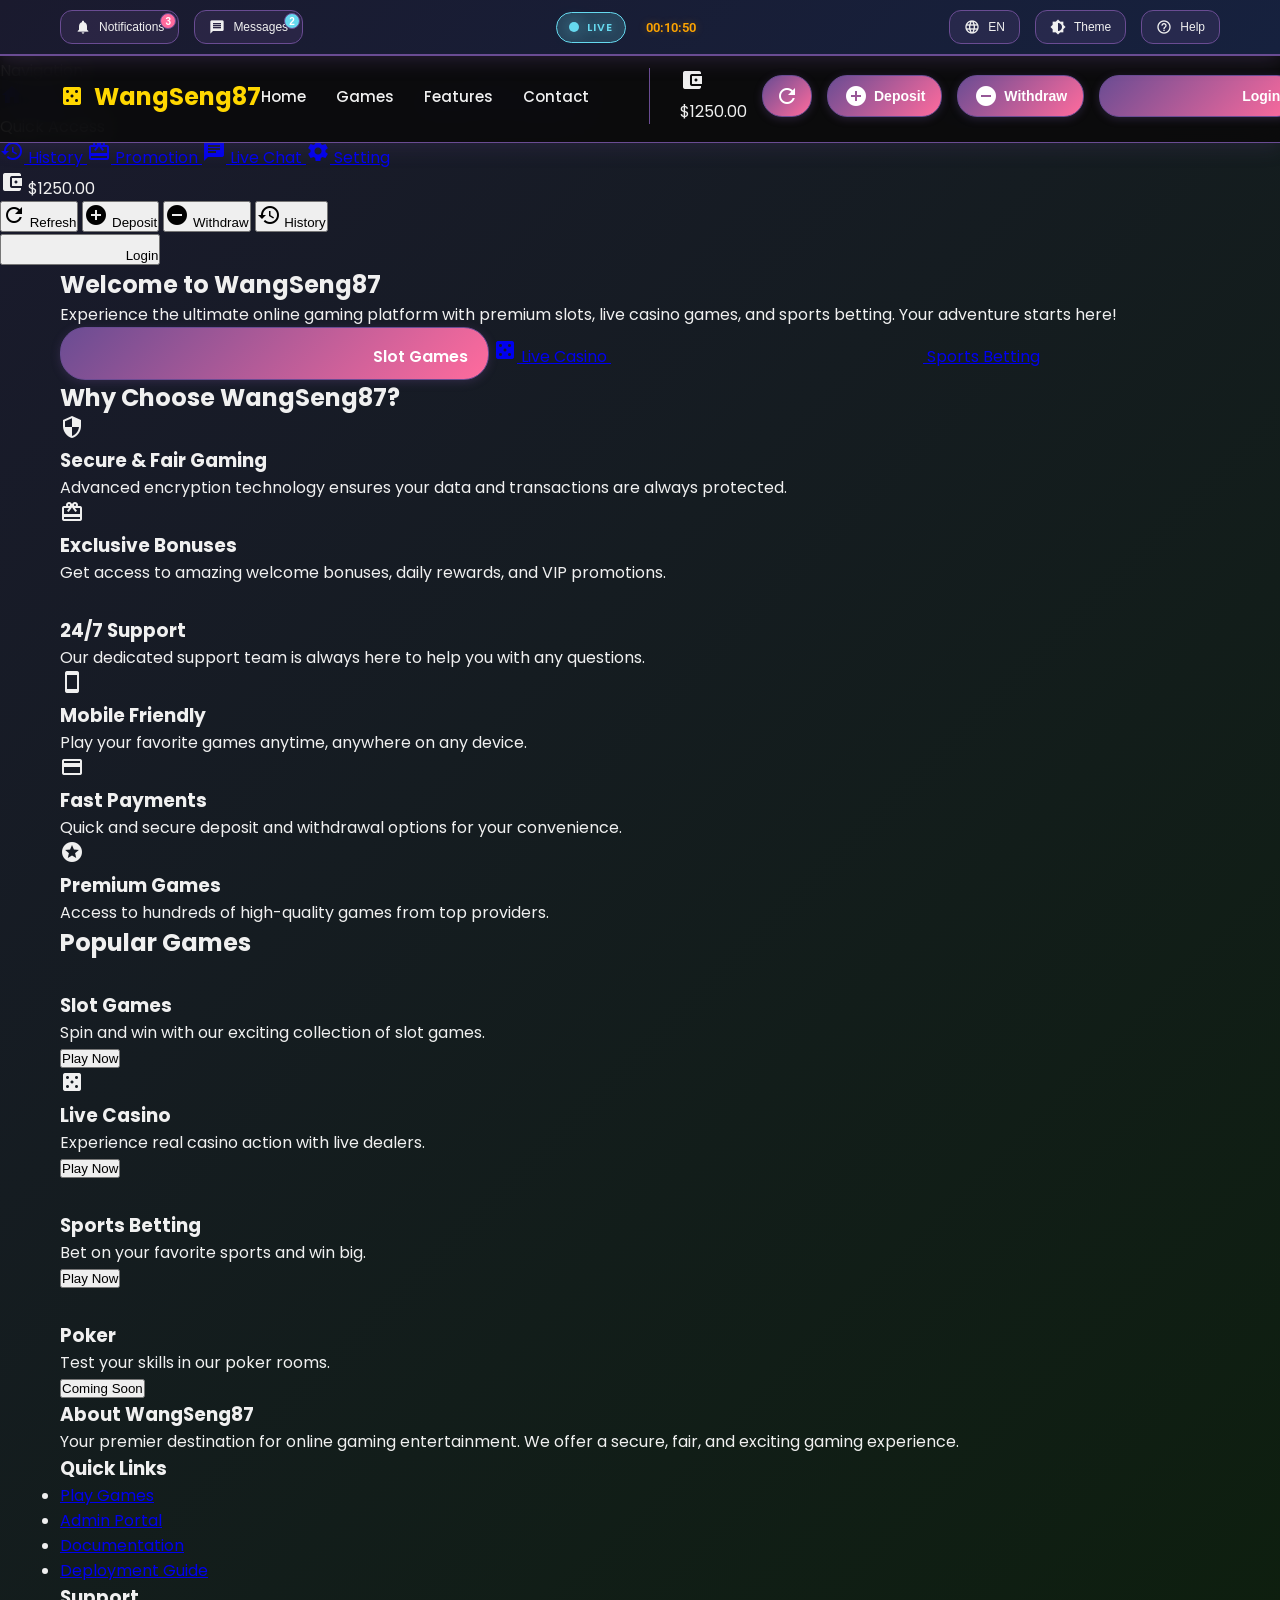
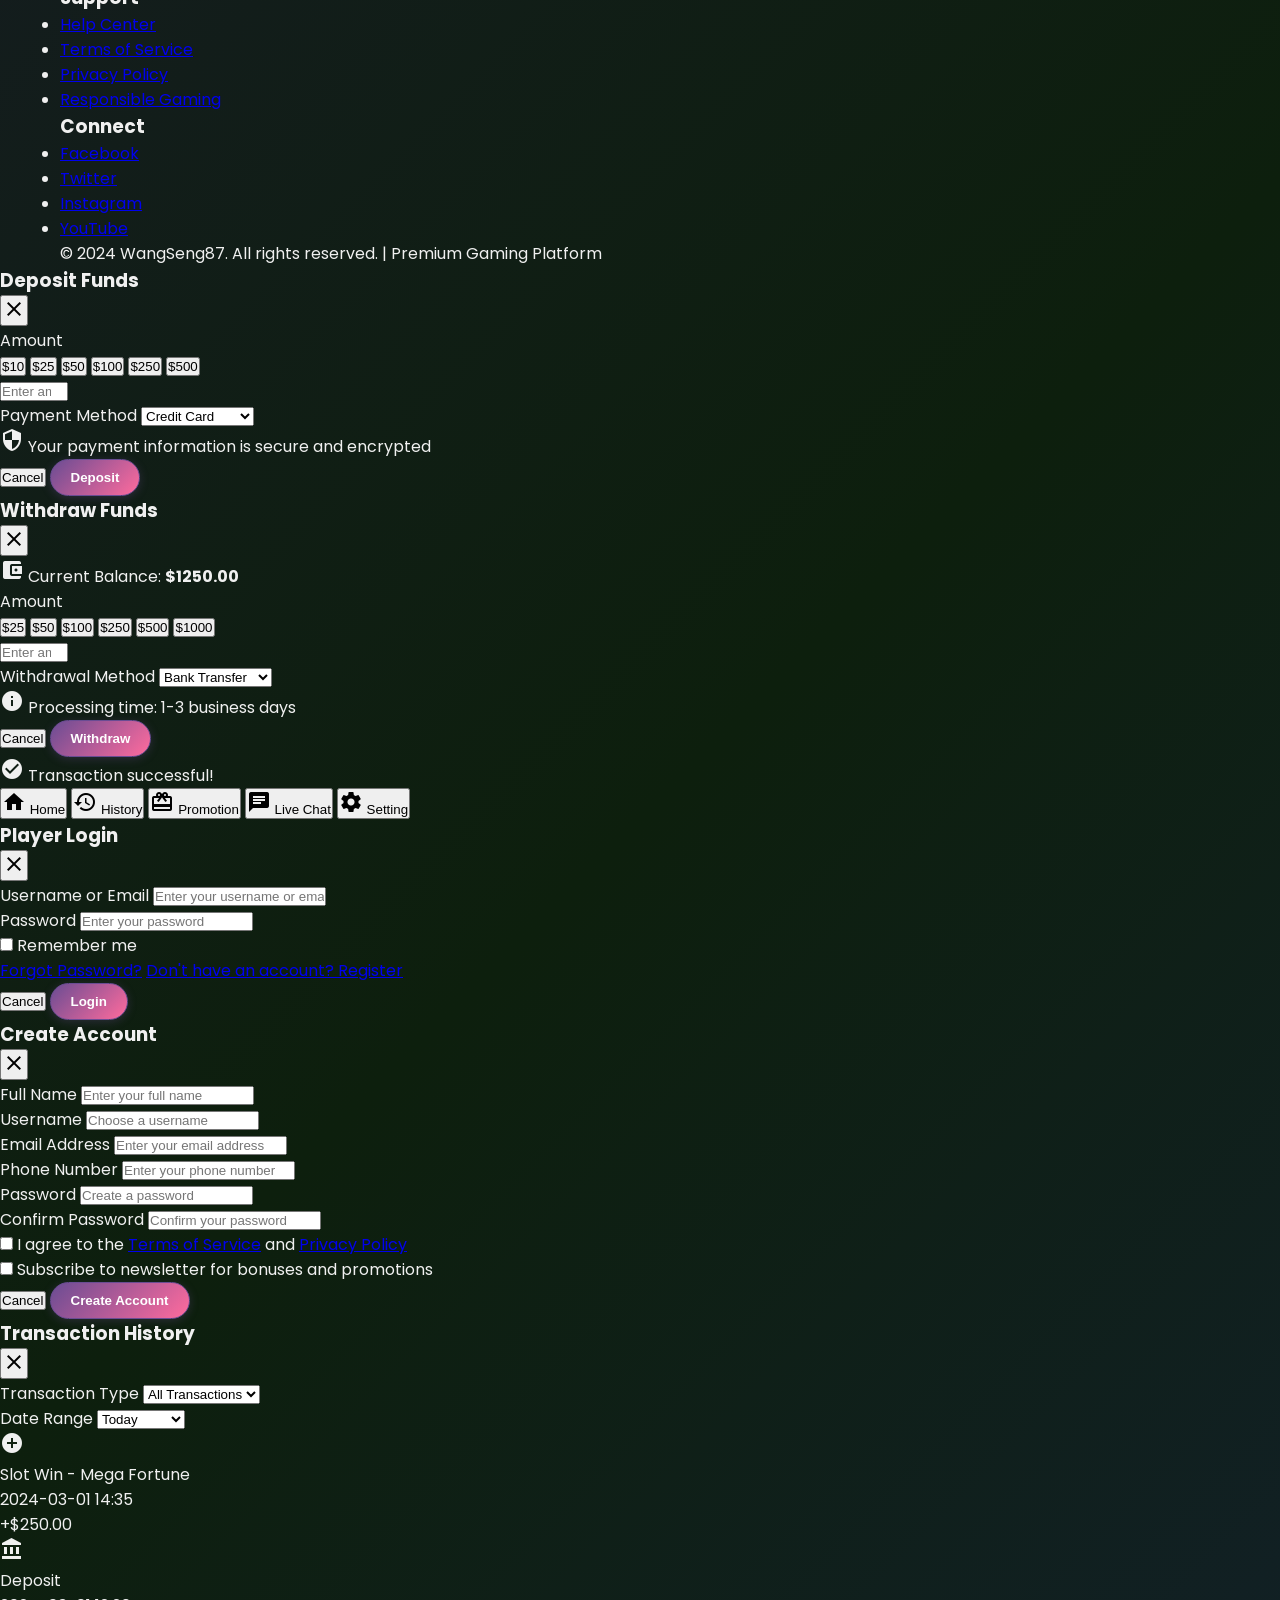
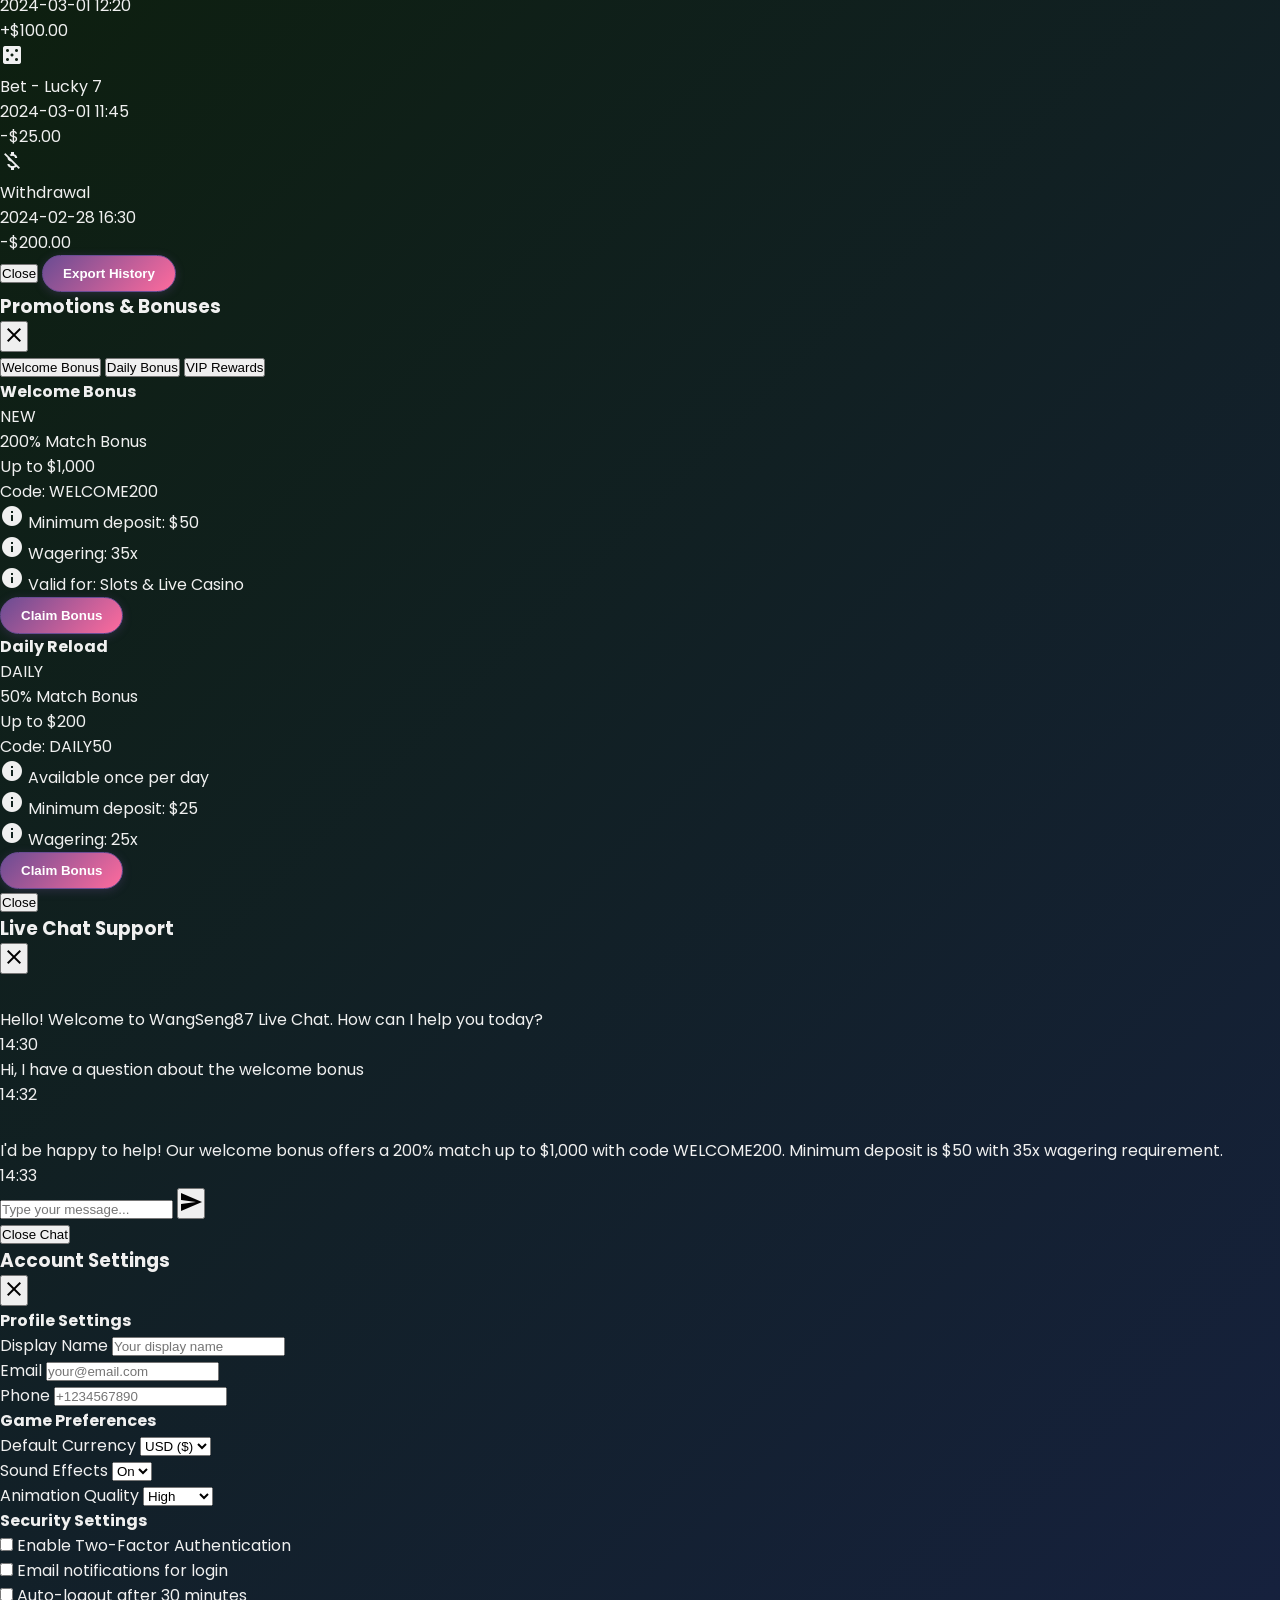
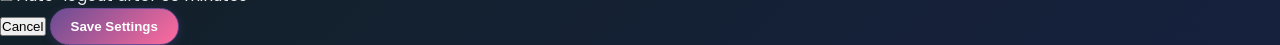
==== commit ad351a79: "Update index.html" ====
--- a/index.html
+++ b/index.html
@@ -232,19 +232,29 @@
 
         .nav-links {
             display: flex;
+            align-items: center;
             gap: 30px;
-            align-items: center;
-        }
-
-        .nav-links a {
-            color: var(--text-secondary);
+        }
+
+        .nav-link {
+            color: var(--harmony-text);
             text-decoration: none;
             font-weight: 500;
             transition: color 0.3s;
-        }
-
-        .nav-links a:hover {
-            color: var(--primary-gold);
+            font-size: 15px;
+        }
+
+        .nav-link:hover {
+            color: var(--harmony-purple);
+        }
+
+        .nav-actions {
+            display: flex;
+            align-items: center;
+            gap: 15px;
+            margin-left: 30px;
+            padding-left: 30px;
+            border-left: 1px solid var(--harmony-purple);
         }
 
         .nav-btn {
@@ -253,7 +263,7 @@
             gap: 6px;
             padding: 8px 12px;
             border-radius: 8px;
-            color: var(--gaming-text-dim);
+            color: var(--harmony-text);
             text-decoration: none;
             font-weight: 500;
             transition: all 0.3s;
@@ -262,11 +272,11 @@
         }
 
         .nav-btn:hover {
-            background: rgba(0, 255, 65, 0.1);
-            color: var(--gaming-green);
+            background: rgba(106, 76, 147, 0.2);
+            color: var(--harmony-purple);
             transform: translateY(-1px);
-            border-color: var(--gaming-green);
-            box-shadow: 0 0 10px rgba(0, 255, 65, 0.3);
+            border-color: var(--harmony-purple);
+            box-shadow: 0 0 10px rgba(106, 76, 147, 0.3);
         }
 
         .nav-btn i {
@@ -274,31 +284,31 @@
         }
 
         .btn-primary {
-            background: linear-gradient(135deg, var(--gaming-green), var(--gaming-green-dark));
-            color: var(--gaming-darker-bg);
+            background: linear-gradient(135deg, var(--harmony-purple), var(--harmony-pink));
+            color: white;
             padding: 10px 20px;
-            border: 1px solid var(--gaming-green);
+            border: 1px solid var(--harmony-purple);
             border-radius: 25px;
             font-weight: 600;
             cursor: pointer;
             transition: all 0.3s;
             text-decoration: none;
             display: inline-block;
-            box-shadow: 0 2px 10px rgba(0, 255, 65, 0.3);
+            box-shadow: 0 2px 10px rgba(106, 76, 147, 0.3);
         }
 
         .btn-primary:hover {
             transform: translateY(-2px);
-            box-shadow: 0 5px 20px rgba(0, 255, 65, 0.5);
-            background: linear-gradient(135deg, var(--gaming-green-light), var(--gaming-green));
+            box-shadow: 0 5px 20px rgba(106, 76, 147, 0.5);
+            background: linear-gradient(135deg, var(--harmony-pink), var(--harmony-purple));
         }
 
         /* Transaction Buttons */
         .btn-refresh {
-            background: linear-gradient(135deg, var(--gaming-green), var(--gaming-green-dark));
-            color: var(--gaming-darker-bg);
+            background: linear-gradient(135deg, var(--harmony-purple), var(--harmony-pink));
+            color: white;
             padding: 8px 12px;
-            border: 1px solid var(--gaming-green);
+            border: 1px solid var(--harmony-purple);
             border-radius: 20px;
             font-weight: 600;
             cursor: pointer;
@@ -307,20 +317,20 @@
             align-items: center;
             gap: 6px;
             font-size: 14px;
-            box-shadow: 0 2px 8px rgba(0, 255, 65, 0.3);
+            box-shadow: 0 2px 8px rgba(106, 76, 147, 0.3);
         }
 
         .btn-refresh:hover {
             transform: translateY(-2px);
-            box-shadow: 0 5px 15px rgba(0, 255, 65, 0.5);
-            background: linear-gradient(135deg, var(--gaming-green-light), var(--gaming-green));
+            box-shadow: 0 5px 15px rgba(106, 76, 147, 0.5);
+            background: linear-gradient(135deg, var(--harmony-pink), var(--harmony-purple));
         }
 
         .btn-deposit {
-            background: linear-gradient(135deg, var(--gaming-green), var(--gaming-green-dark));
-            color: var(--gaming-darker-bg);
+            background: linear-gradient(135deg, var(--harmony-purple), var(--harmony-pink));
+            color: white;
             padding: 8px 16px;
-            border: 1px solid var(--gaming-green);
+            border: 1px solid var(--harmony-purple);
             border-radius: 20px;
             font-weight: 600;
             cursor: pointer;
@@ -329,20 +339,20 @@
             align-items: center;
             gap: 6px;
             font-size: 14px;
-            box-shadow: 0 2px 8px rgba(0, 255, 65, 0.3);
+            box-shadow: 0 2px 8px rgba(106, 76, 147, 0.3);
         }
 
         .btn-deposit:hover {
             transform: translateY(-2px);
-            box-shadow: 0 5px 15px rgba(0, 255, 65, 0.5);
-            background: linear-gradient(135deg, var(--gaming-green-light), var(--gaming-green));
+            box-shadow: 0 5px 15px rgba(106, 76, 147, 0.5);
+            background: linear-gradient(135deg, var(--harmony-pink), var(--harmony-purple));
         }
 
         .btn-withdraw {
-            background: linear-gradient(135deg, var(--gaming-green), var(--gaming-green-dark));
-            color: var(--gaming-darker-bg);
+            background: linear-gradient(135deg, var(--harmony-purple), var(--harmony-pink));
+            color: white;
             padding: 8px 16px;
-            border: 1px solid var(--gaming-green);
+            border: 1px solid var(--harmony-purple);
             border-radius: 20px;
             font-weight: 600;
             cursor: pointer;
@@ -351,21 +361,21 @@
             align-items: center;
             gap: 6px;
             font-size: 14px;
-            box-shadow: 0 2px 8px rgba(0, 255, 65, 0.3);
+            box-shadow: 0 2px 8px rgba(106, 76, 147, 0.3);
         }
 
         .btn-withdraw:hover {
             transform: translateY(-2px);
-            box-shadow: 0 5px 15px rgba(0, 255, 65, 0.5);
-            background: linear-gradient(135deg, var(--gaming-green-light), var(--gaming-green));
+            box-shadow: 0 5px 15px rgba(106, 76, 147, 0.5);
+            background: linear-gradient(135deg, var(--harmony-pink), var(--harmony-purple));
         }
 
         /* Login/Logout Buttons */
         .btn-login {
-            background: linear-gradient(135deg, var(--gaming-green), var(--gaming-green-dark));
-            color: var(--gaming-darker-bg);
+            background: linear-gradient(135deg, var(--harmony-purple), var(--harmony-pink));
+            color: white;
             padding: 8px 16px;
-            border: 1px solid var(--gaming-green);
+            border: 1px solid var(--harmony-purple);
             border-radius: 20px;
             font-weight: 600;
             cursor: pointer;
@@ -374,13 +384,13 @@
             align-items: center;
             gap: 6px;
             font-size: 14px;
-            box-shadow: 0 2px 8px rgba(0, 255, 65, 0.3);
+            box-shadow: 0 2px 8px rgba(106, 76, 147, 0.3);
         }
 
         .btn-login:hover {
             transform: translateY(-2px);
-            box-shadow: 0 5px 15px rgba(0, 255, 65, 0.5);
-            background: linear-gradient(135deg, var(--gaming-green-light), var(--gaming-green));
+            box-shadow: 0 5px 15px rgba(106, 76, 147, 0.5);
+            background: linear-gradient(135deg, var(--harmony-pink), var(--harmony-purple));
         }
 
         .btn-logout {
@@ -403,12 +413,27 @@
             transform: translateY(-2px);
             box-shadow: 0 5px 15px rgba(231, 76, 60, 0.5);
 
-.balance-amount {
-    font-size: 16px;
-    font-weight: 700;
-    color: var(--gaming-green);
-    text-shadow: 0 0 5px rgba(0, 255, 65, 0.3);
-}
+/* Balance Display */
+        .balance-display {
+            background: rgba(106, 76, 147, 0.2);
+            border: 1px solid var(--harmony-purple);
+            border-radius: 20px;
+            padding: 8px 16px;
+            display: flex;
+            align-items: center;
+            gap: 10px;
+            font-size: 14px;
+            font-weight: 600;
+            color: var(--harmony-text);
+            box-shadow: 0 2px 8px rgba(106, 76, 147, 0.2);
+        }
+
+        .balance-amount {
+            font-size: 16px;
+            font-weight: 700;
+            color: var(--harmony-purple);
+            text-shadow: 0 0 5px rgba(106, 76, 147, 0.3);
+        }
 
 /* Hero Section */
         .hero {
@@ -2045,36 +2070,39 @@
         <div class="container">
             <nav class="nav-container">
                 <a href="#" class="logo">
-                    <video autoplay muted loop playsinline style="width: 40px; height: 40px; border-radius: 50%; object-fit: cover;">
-                        <source src="wangseng-lion.mp4" type="video/mp4">
-                        <span class="material-icons">casino</span>
-                    </video>
+                    <span class="material-icons">casino</span>
                     WangSeng87
                 </a>
                 <div class="nav-links">
-                    <div class="balance-display">
-                        <i class="material-icons">account_balance_wallet</i>
-                        <span class="balance-amount" id="balanceAmount">$1,250.00</span>
+                    <a href="#home" class="nav-link">Home</a>
+                    <a href="#games" class="nav-link">Games</a>
+                    <a href="#features" class="nav-link">Features</a>
+                    <a href="#contact" class="nav-link">Contact</a>
+                    <div class="nav-actions">
+                        <div class="balance-display">
+                            <i class="material-icons">account_balance_wallet</i>
+                            <span class="balance-amount" id="balanceAmount">$1,250.00</span>
+                        </div>
+                        <button class="btn-refresh" onclick="refreshBalance()" title="Refresh Balance">
+                            <i class="material-icons">refresh</i>
+                        </button>
+                        <button class="btn-deposit" onclick="showDeposit()" title="Deposit">
+                            <i class="material-icons">add_circle</i>
+                            Deposit
+                        </button>
+                        <button class="btn-withdraw" onclick="showWithdraw()" title="Withdraw">
+                            <i class="material-icons">remove_circle</i>
+                            Withdraw
+                        </button>
+                        <button id="loginBtn" class="btn-login" onclick="showLogin()" title="Login">
+                            <i class="material-icons">login</i>
+                            Login
+                        </button>
+                        <button id="logoutBtn" class="btn-logout" onclick="logout()" title="Logout" style="display: none;">
+                            <i class="material-icons">logout</i>
+                            Logout
+                        </button>
                     </div>
-                    <button class="btn-refresh" onclick="refreshBalance()" title="Refresh Balance">
-                        <i class="material-icons">refresh</i>
-                    </button>
-                    <button class="btn-deposit" onclick="showDeposit()" title="Deposit">
-                        <i class="material-icons">add_circle</i>
-                        Deposit
-                    </button>
-                    <button class="btn-withdraw" onclick="showWithdraw()" title="Withdraw">
-                        <i class="material-icons">remove_circle</i>
-                        Withdraw
-                    </button>
-                    <button id="loginBtn" class="btn-login" onclick="showLogin()" title="Login">
-                        <i class="material-icons">login</i>
-                        Login
-                    </button>
-                    <button id="logoutBtn" class="btn-logout" onclick="logout()" title="Logout" style="display: none;">
-                        <i class="material-icons">logout</i>
-                        Logout
-                    </button>
                 </div>
                 <button class="mobile-menu-toggle" onclick="toggleMobileMenu()">
                     <i class="material-icons">menu</i>
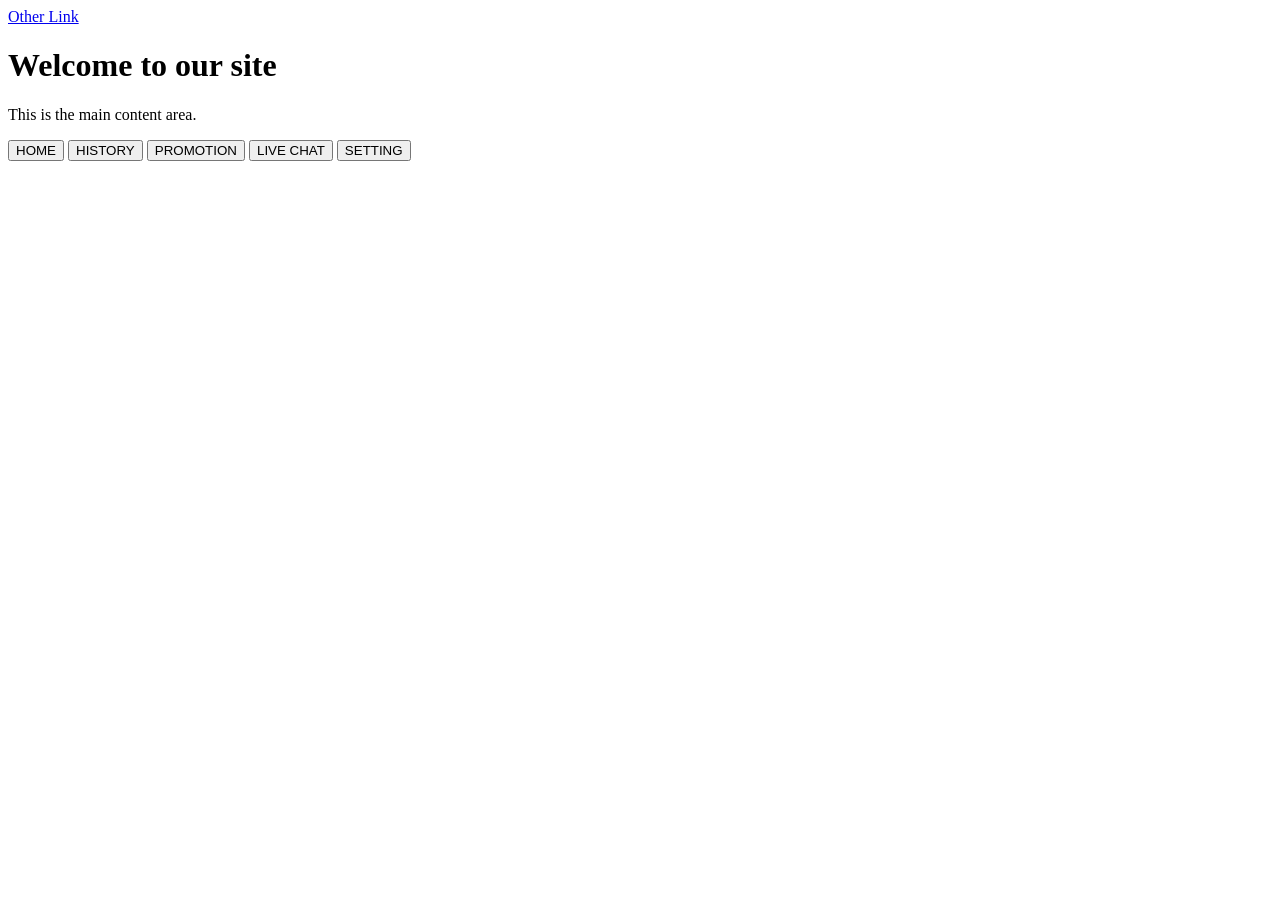
==== commit a4eb2f6f: "Update index.html to add a bottom taskbar and remove navigation buttons from header" ====
--- a/index.html
+++ b/index.html
@@ -3,3485 +3,27 @@
 <head>
     <meta charset="UTF-8">
     <meta name="viewport" content="width=device-width, initial-scale=1.0">
-    <title>WangSeng87 - Premium Gaming Platform</title>
-    <meta name="description" content="Experience premium online gaming with WangSeng87 - Slots, Live Casino, Sports Betting and more. Join now for exclusive bonuses and rewards!">
-    <meta name="keywords" content="online casino, slots, live casino, sports betting, gaming platform, WangSeng87">
-    <meta property="og:title" content="WangSeng87 - Premium Gaming Platform">
-    <meta property="og:description" content="Experience premium online gaming with WangSeng87">
-    <meta property="og:type" content="website">
-    
-    <link href="https://fonts.googleapis.com/icon?family=Material+Icons" rel="stylesheet">
-    <link href="https://fonts.googleapis.com/css2?family=Roboto:wght@300;400;500;700&family=Poppins:wght@400;500;600;700&display=swap" rel="stylesheet">
-    <link rel="stylesheet" href="styles.css">
-    
-    <style>
-        * {
-            margin: 0;
-            padding: 0;
-            box-sizing: border-box;
-        }
-
-        :root {
-            --primary-gold: #ffd700;
-            --primary-purple: #72237e;
-            --dark-purple: #4a1a52;
-            --light-purple: #8b2e98;
-            --bg-dark: #0a0a0a;
-            --bg-medium: #1a1a2e;
-            --bg-light: #16213e;
-            --text-primary: #ffffff;
-            --text-secondary: #cccccc;
-            --text-muted: #888888;
-            --success: #4caf50;
-            --danger: #e74c3c;
-            --warning: #f39c12;
-            --card-bg: rgba(114, 35, 126, 0.2);
-            --border-color: rgba(255, 215, 0, 0.2);
-            --gaming-green: #00ff41;
-            --gaming-green-dark: #00cc33;
-            --gaming-green-light: #33ff66;
-            --gaming-bg: #0d1f0d;
-            --gaming-border: #00ff41;
-            --gaming-darker-bg: #0a1a0a;
-            --gaming-card-bg: #1a2e1a;
-            --gaming-text: #e0ffe0;
-            --gaming-text-dim: #a0d0a0;
-            --harmony-purple: #6a4c93;
-            --harmony-pink: #ff6b9d;
-            --harmony-blue: #66d9ef;
-            --harmony-orange: #ffa500;
-            --harmony-bg: #1a1a2e;
-            --harmony-card: #16213e;
-            --harmony-text: #f0f0f0;
-            --harmony-text-secondary: #b0b0b0;
-        }
-
-        body {
-            font-family: 'Poppins', 'Roboto', sans-serif;
-            background: linear-gradient(135deg, var(--harmony-bg) 0%, var(--gaming-bg) 50%, var(--harmony-card) 100%);
-            color: var(--harmony-text);
-            min-height: 100vh;
-            overflow-x: hidden;
-        }
-
-        /* Top Taskbar Styles */
-        .top-taskbar {
-            position: fixed;
-            top: 0;
-            left: 0;
-            right: 0;
-            background: linear-gradient(135deg, var(--harmony-bg), var(--harmony-card));
-            backdrop-filter: blur(15px);
-            border-bottom: 2px solid var(--harmony-purple);
-            z-index: 1001;
-            padding: 10px 0;
-            box-shadow: 0 4px 20px rgba(106, 76, 147, 0.3);
-        }
-
-        .top-taskbar-container {
-            max-width: 1200px;
-            margin: 0 auto;
-            padding: 0 20px;
-            display: flex;
-            justify-content: space-between;
-            align-items: center;
-        }
-
-        .top-taskbar-left,
-        .top-taskbar-right {
-            display: flex;
-            gap: 15px;
-            align-items: center;
-        }
-
-        .top-taskbar-center {
-            display: flex;
-            gap: 20px;
-            align-items: center;
-        }
-
-        .top-taskbar-btn {
-            background: rgba(106, 76, 147, 0.2);
-            border: 1px solid var(--harmony-purple);
-            color: var(--harmony-text);
-            padding: 8px 14px;
-            border-radius: 12px;
-            cursor: pointer;
-            transition: all 0.3s ease;
-            display: flex;
-            align-items: center;
-            gap: 8px;
-            font-size: 12px;
-            font-weight: 500;
-            position: relative;
-        }
-
-        .top-taskbar-btn:hover {
-            background: var(--harmony-purple);
-            color: white;
-            transform: translateY(-2px);
-            box-shadow: 0 4px 15px rgba(106, 76, 147, 0.4);
-        }
-
-        .top-taskbar-btn i {
-            font-size: 16px;
-        }
-
-        .notification-badge,
-        .message-badge {
-            position: absolute;
-            top: 2px;
-            right: 2px;
-            background: var(--harmony-pink);
-            color: white;
-            border-radius: 50%;
-            width: 16px;
-            height: 16px;
-            display: flex;
-            align-items: center;
-            justify-content: center;
-            font-size: 10px;
-            font-weight: 600;
-            border: 1px solid var(--harmony-purple);
-        }
-
-        .message-badge {
-            background: var(--harmony-blue);
-        }
-
-        .live-indicator {
-            display: flex;
-            align-items: center;
-            gap: 8px;
-            background: rgba(102, 217, 239, 0.2);
-            padding: 6px 12px;
-            border-radius: 20px;
-            border: 1px solid var(--harmony-blue);
-        }
-
-        .live-dot {
-            width: 10px;
-            height: 10px;
-            background: var(--harmony-blue);
-            border-radius: 50%;
-            animation: pulse 2s infinite;
-            box-shadow: 0 0 15px rgba(102, 217, 239, 0.6);
-        }
-
-        @keyframes pulse {
-            0%, 100% {
-                opacity: 1;
-                box-shadow: 0 0 15px rgba(102, 217, 239, 0.6);
-            }
-            50% {
-                opacity: 0.6;
-                box-shadow: 0 0 25px rgba(102, 217, 239, 0.8);
-            }
-        }
-
-        .live-text {
-            color: var(--harmony-blue);
-            font-size: 11px;
-            font-weight: 600;
-            letter-spacing: 1px;
-            text-shadow: 0 0 8px rgba(102, 217, 239, 0.4);
-        }
-
-        .current-time {
-            color: var(--harmony-orange);
-            font-size: 13px;
-            font-weight: 600;
-            font-family: 'Roboto', monospace;
-            text-shadow: 0 0 8px rgba(255, 165, 0, 0.3);
-        }
-
-        /* Header */
-        .header {
-            background: linear-gradient(135deg, var(--harmony-bg), var(--harmony-card));
-            backdrop-filter: blur(15px);
-            padding: 18px 0;
-            position: fixed;
-            width: 100%;
-            top: 50px;
-            z-index: 1000;
-            border-bottom: 1px solid var(--harmony-purple);
-            box-shadow: 0 4px 20px rgba(106, 76, 147, 0.2);
-        }
-
-        .container {
-            max-width: 1200px;
-            margin: 0 auto;
-            padding: 0 20px;
-        }
-
-        .nav-container {
-            display: flex;
-            justify-content: space-between;
-            align-items: center;
-        }
-
-        .logo {
-            display: flex;
-            align-items: center;
-            gap: 10px;
-            font-size: 24px;
-            font-weight: 700;
-            color: var(--primary-gold);
-            text-decoration: none;
-        }
-
-        .nav-links {
-            display: flex;
-            align-items: center;
-            gap: 30px;
-        }
-
-        .nav-link {
-            color: var(--harmony-text);
-            text-decoration: none;
-            font-weight: 500;
-            transition: color 0.3s;
-            font-size: 15px;
-        }
-
-        .nav-link:hover {
-            color: var(--harmony-purple);
-        }
-
-        .nav-actions {
-            display: flex;
-            align-items: center;
-            gap: 15px;
-            margin-left: 30px;
-            padding-left: 30px;
-            border-left: 1px solid var(--harmony-purple);
-        }
-
-        .nav-btn {
-            display: flex;
-            align-items: center;
-            gap: 6px;
-            padding: 8px 12px;
-            border-radius: 8px;
-            color: var(--harmony-text);
-            text-decoration: none;
-            font-weight: 500;
-            transition: all 0.3s;
-            font-size: 14px;
-            border: 1px solid transparent;
-        }
-
-        .nav-btn:hover {
-            background: rgba(106, 76, 147, 0.2);
-            color: var(--harmony-purple);
-            transform: translateY(-1px);
-            border-color: var(--harmony-purple);
-            box-shadow: 0 0 10px rgba(106, 76, 147, 0.3);
-        }
-
-        .nav-btn i {
-            font-size: 18px;
-        }
-
-        .btn-primary {
-            background: linear-gradient(135deg, var(--harmony-purple), var(--harmony-pink));
-            color: white;
-            padding: 10px 20px;
-            border: 1px solid var(--harmony-purple);
-            border-radius: 25px;
-            font-weight: 600;
-            cursor: pointer;
-            transition: all 0.3s;
-            text-decoration: none;
-            display: inline-block;
-            box-shadow: 0 2px 10px rgba(106, 76, 147, 0.3);
-        }
-
-        .btn-primary:hover {
-            transform: translateY(-2px);
-            box-shadow: 0 5px 20px rgba(106, 76, 147, 0.5);
-            background: linear-gradient(135deg, var(--harmony-pink), var(--harmony-purple));
-        }
-
-        /* Transaction Buttons */
-        .btn-refresh {
-            background: linear-gradient(135deg, var(--harmony-purple), var(--harmony-pink));
-            color: white;
-            padding: 8px 12px;
-            border: 1px solid var(--harmony-purple);
-            border-radius: 20px;
-            font-weight: 600;
-            cursor: pointer;
-            transition: all 0.3s;
-            display: flex;
-            align-items: center;
-            gap: 6px;
-            font-size: 14px;
-            box-shadow: 0 2px 8px rgba(106, 76, 147, 0.3);
-        }
-
-        .btn-refresh:hover {
-            transform: translateY(-2px);
-            box-shadow: 0 5px 15px rgba(106, 76, 147, 0.5);
-            background: linear-gradient(135deg, var(--harmony-pink), var(--harmony-purple));
-        }
-
-        .btn-deposit {
-            background: linear-gradient(135deg, var(--harmony-purple), var(--harmony-pink));
-            color: white;
-            padding: 8px 16px;
-            border: 1px solid var(--harmony-purple);
-            border-radius: 20px;
-            font-weight: 600;
-            cursor: pointer;
-            transition: all 0.3s;
-            display: flex;
-            align-items: center;
-            gap: 6px;
-            font-size: 14px;
-            box-shadow: 0 2px 8px rgba(106, 76, 147, 0.3);
-        }
-
-        .btn-deposit:hover {
-            transform: translateY(-2px);
-            box-shadow: 0 5px 15px rgba(106, 76, 147, 0.5);
-            background: linear-gradient(135deg, var(--harmony-pink), var(--harmony-purple));
-        }
-
-        .btn-withdraw {
-            background: linear-gradient(135deg, var(--harmony-purple), var(--harmony-pink));
-            color: white;
-            padding: 8px 16px;
-            border: 1px solid var(--harmony-purple);
-            border-radius: 20px;
-            font-weight: 600;
-            cursor: pointer;
-            transition: all 0.3s;
-            display: flex;
-            align-items: center;
-            gap: 6px;
-            font-size: 14px;
-            box-shadow: 0 2px 8px rgba(106, 76, 147, 0.3);
-        }
-
-        .btn-withdraw:hover {
-            transform: translateY(-2px);
-            box-shadow: 0 5px 15px rgba(106, 76, 147, 0.5);
-            background: linear-gradient(135deg, var(--harmony-pink), var(--harmony-purple));
-        }
-
-        /* Login/Logout Buttons */
-        .btn-login {
-            background: linear-gradient(135deg, var(--harmony-purple), var(--harmony-pink));
-            color: white;
-            padding: 8px 16px;
-            border: 1px solid var(--harmony-purple);
-            border-radius: 20px;
-            font-weight: 600;
-            cursor: pointer;
-            transition: all 0.3s;
-            display: flex;
-            align-items: center;
-            gap: 6px;
-            font-size: 14px;
-            box-shadow: 0 2px 8px rgba(106, 76, 147, 0.3);
-        }
-
-        .btn-login:hover {
-            transform: translateY(-2px);
-            box-shadow: 0 5px 15px rgba(106, 76, 147, 0.5);
-            background: linear-gradient(135deg, var(--harmony-pink), var(--harmony-purple));
-        }
-
-        .btn-logout {
-            background: linear-gradient(135deg, var(--danger), #ef5350);
-            color: white;
-            padding: 8px 16px;
-            border: 1px solid var(--danger);
-            border-radius: 20px;
-            font-weight: 600;
-            cursor: pointer;
-            transition: all 0.3s;
-            display: flex;
-            align-items: center;
-            gap: 6px;
-            font-size: 14px;
-            box-shadow: 0 2px 8px rgba(231, 76, 60, 0.3);
-        }
-
-        .btn-logout:hover {
-            transform: translateY(-2px);
-            box-shadow: 0 5px 15px rgba(231, 76, 60, 0.5);
-
-/* Balance Display */
-        .balance-display {
-            background: rgba(106, 76, 147, 0.2);
-            border: 1px solid var(--harmony-purple);
-            border-radius: 20px;
-            padding: 8px 16px;
-            display: flex;
-            align-items: center;
-            gap: 10px;
-            font-size: 14px;
-            font-weight: 600;
-            color: var(--harmony-text);
-            box-shadow: 0 2px 8px rgba(106, 76, 147, 0.2);
-        }
-
-        .balance-amount {
-            font-size: 16px;
-            font-weight: 700;
-            color: var(--harmony-purple);
-            text-shadow: 0 0 5px rgba(106, 76, 147, 0.3);
-        }
-
-/* Hero Section */
-        .hero {
-            padding: 180px 0 80px;
-            text-align: center;
-            position: relative;
-        }
-
-        .hero::before {
-            content: '';
-            position: absolute;
-            top: 0;
-            left: 0;
-            right: 0;
-            bottom: 0;
-            background: radial-gradient(circle at center, rgba(106, 76, 147, 0.15) 0%, transparent 70%);
-            pointer-events: none;
-        }
-
-        .hero-content {
-            position: relative;
-            z-index: 1;
-        }
-
-        .hero h1 {
-            font-size: 52px;
-            font-weight: 700;
-            margin-bottom: 25px;
-            background: linear-gradient(135deg, var(--harmony-purple), var(--harmony-pink));
-            -webkit-background-clip: text;
-            -webkit-text-fill-color: transparent;
-            background-clip: text;
-            text-shadow: 0 0 30px rgba(106, 76, 147, 0.3);
-        }
-
-        .hero p {
-            font-size: 20px;
-            line-height: 1.7;
-            margin-bottom: 45px;
-            color: var(--harmony-text-secondary);
-            max-width: 650px;
-            margin-left: auto;
-            margin-right: auto;
-        }
-
-        .hero-buttons {
-            display: flex;
-            justify-content: center;
-            gap: 20px;
-            flex-wrap: wrap;
-        }
-
-        .hero-btn {
-            padding: 14px 28px;
-            border-radius: 30px;
-            text-decoration: none;
-            font-weight: 600;
-            transition: all 0.3s ease;
-            display: flex;
-            align-items: center;
-            gap: 10px;
-            font-size: 16px;
-            border: 2px solid var(--harmony-purple);
-            color: white;
-            background: linear-gradient(135deg, var(--harmony-purple), var(--harmony-pink));
-            box-shadow: 0 4px 20px rgba(106, 76, 147, 0.3);
-        }
-
-        .hero-btn:hover {
-            transform: translateY(-3px);
-            box-shadow: 0 8px 30px rgba(106, 76, 147, 0.5);
-            background: linear-gradient(135deg, var(--harmony-pink), var(--harmony-purple));
-        }
-
-        .hero-btn i {
-            font-size: 20px;
-        }
-
-        /* Features Section */
-        .features {
-            padding: 80px 0;
-            background: rgba(26, 46, 26, 0.3);
-        }
-
-        .section-title {
-            text-align: center;
-            font-size: 36px;
-            font-weight: 700;
-            margin-bottom: 50px;
-            color: var(--gaming-green);
-            text-shadow: 0 0 10px rgba(0, 255, 65, 0.3);
-        }
-
-        .features-grid {
-            display: grid;
-            grid-template-columns: repeat(auto-fit, minmax(300px, 1fr));
-            gap: 30px;
-        }
-
-        .btn-primary.hero-btn {
-            background: linear-gradient(135deg, var(--primary-gold), #ffed4e);
-            color: var(--bg-dark);
-            border-color: var(--primary-gold);
-        }
-
-        .btn-primary.hero-btn:hover {
-            background: linear-gradient(135deg, #ffed4e, var(--primary-gold));
-            box-shadow: 0 10px 30px rgba(255, 215, 0, 0.4);
-        }
-
-        .btn-secondary.hero-btn {
-            background: linear-gradient(135deg, var(--primary-purple), var(--light-purple));
-            color: var(--text-primary);
-            border-color: var(--primary-purple);
-        }
-
-        .btn-secondary.hero-btn:hover {
-            background: linear-gradient(135deg, var(--light-purple), var(--primary-purple));
-            border-color: var(--primary-gold);
-            box-shadow: 0 10px 30px rgba(114, 35, 126, 0.4);
-        }
-
-        .btn-accent.hero-btn {
-            background: linear-gradient(135deg, var(--success), #66bb6a);
-            color: var(--text-primary);
-            border-color: var(--success);
-        }
-
-        .btn-accent.hero-btn:hover {
-            background: linear-gradient(135deg, #66bb6a, var(--success));
-            border-color: var(--primary-gold);
-            box-shadow: 0 10px 30px rgba(76, 175, 80, 0.4);
-        }
-
-        .btn-secondary {
-            background: transparent;
-            color: var(--primary-gold);
-            padding: 10px 20px;
-            border: 2px solid var(--primary-gold);
-            border-radius: 25px;
-            font-weight: 600;
-            cursor: pointer;
-            transition: all 0.3s;
-            text-decoration: none;
-            display: inline-block;
-        }
-
-        .btn-secondary:hover {
-            background: var(--primary-gold);
-            color: var(--bg-dark);
-        }
-
-        /* Features Section */
-        .features {
-            padding: 80px 0;
-            background: rgba(22, 33, 62, 0.5);
-        }
-
-        .section-title {
-            text-align: center;
-            font-size: 36px;
-            font-weight: 700;
-            margin-bottom: 50px;
-            color: var(--primary-gold);
-        }
-
-        .features-grid {
-            display: grid;
-            grid-template-columns: repeat(auto-fit, minmax(300px, 1fr));
-            gap: 30px;
-        }
-
-        .feature-card {
-            background: var(--card-bg);
-            border: 1px solid var(--border-color);
-            border-radius: 15px;
-            padding: 30px;
-            text-align: center;
-            transition: all 0.3s;
-        }
-
-        .feature-card:hover {
-            transform: translateY(-5px);
-            border-color: var(--primary-gold);
-            box-shadow: 0 10px 30px rgba(255, 215, 0, 0.2);
-        }
-
-        .feature-icon {
-            font-size: 48px;
-            color: var(--primary-gold);
-            margin-bottom: 20px;
-        }
-
-        .feature-title {
-            font-size: 20px;
-            font-weight: 600;
-            margin-bottom: 15px;
-            color: var(--text-primary);
-        }
-
-        .feature-description {
-            color: var(--text-secondary);
-            line-height: 1.6;
-        }
-
-        /* Games Section */
-        .games {
-            padding: 80px 0;
-        }
-
-        .games-grid {
-            display: grid;
-            grid-template-columns: repeat(auto-fit, minmax(250px, 1fr));
-            gap: 20px;
-            margin-top: 40px;
-        }
-
-        .game-card {
-            background: var(--card-bg);
-            border: 1px solid var(--border-color);
-            border-radius: 15px;
-            overflow: hidden;
-            transition: all 0.3s;
-            cursor: pointer;
-        }
-
-        .game-card:hover {
-            transform: translateY(-5px);
-            border-color: var(--primary-gold);
-            box-shadow: 0 10px 30px rgba(255, 215, 0, 0.2);
-        }
-
-        .game-image {
-            height: 150px;
-            background: linear-gradient(135deg, var(--primary-purple), var(--light-purple));
-            display: flex;
-            align-items: center;
-            justify-content: center;
-            font-size: 48px;
-            color: var(--primary-gold);
-        }
-
-        .game-info {
-            padding: 20px;
-        }
-
-        .game-title {
-            font-size: 18px;
-            font-weight: 600;
-            margin-bottom: 10px;
-            color: var(--text-primary);
-        }
-
-        .game-description {
-            color: var(--text-secondary);
-            font-size: 14px;
-            margin-bottom: 15px;
-        }
-
-        .play-btn {
-            background: linear-gradient(135deg, var(--primary-gold), var(--warning));
-            color: var(--bg-dark);
-            padding: 8px 16px;
-            border: none;
-            border-radius: 20px;
-            font-weight: 600;
-            cursor: pointer;
-            transition: all 0.3s;
-            width: 100%;
-        }
-
-        .play-btn:hover {
-            transform: scale(1.05);
-        }
-
-        /* Footer */
-        .footer {
-            background: var(--bg-dark);
-            padding: 40px 0;
-            border-top: 1px solid var(--border-color);
-        }
-
-        .footer-content {
-            display: grid;
-            grid-template-columns: repeat(auto-fit, minmax(250px, 1fr));
-            gap: 30px;
-            margin-bottom: 30px;
-        }
-
-        .footer-section h3 {
-            color: var(--primary-gold);
-            margin-bottom: 20px;
-        }
-
-        .footer-section ul {
-            list-style: none;
-        }
-
-        .footer-section ul li {
-            margin-bottom: 10px;
-        }
-
-        .footer-section ul li a {
-            color: var(--text-secondary);
-            text-decoration: none;
-            transition: color 0.3s;
-        }
-
-        .footer-section ul li a:hover {
-            color: var(--primary-gold);
-        }
-
-        .footer-bottom {
-            text-align: center;
-            padding-top: 20px;
-            border-top: 1px solid var(--border-color);
-            color: var(--text-muted);
-        }
-
-        /* Mobile Responsive */
-        @media (max-width: 768px) {
-            .nav-links {
-                display: none;
-            }
-
-            .hero h1 {
-                font-size: 32px;
-            }
-
-            .hero p {
-                font-size: 16px;
-            }
-
-            .hero-buttons {
-                flex-direction: column;
-                align-items: center;
-            }
-
-            .features-grid,
-            .games-grid {
-                grid-template-columns: 1fr;
-            }
-        }
-
-        /* Loading Animation */
-        .loading {
-            display: inline-block;
-            width: 20px;
-            height: 20px;
-            border: 3px solid rgba(255, 255, 255, 0.3);
-            border-radius: 50%;
-            border-top-color: var(--primary-gold);
-            animation: spin 1s ease-in-out infinite;
-        }
-
-        @keyframes spin {
-            to { transform: rotate(360deg); }
-        }
-
-        /* Responsive Design */
-        @media (max-width: 768px) {
-            .hero-buttons {
-                flex-direction: column;
-                align-items: center;
-                gap: 15px;
-            }
-
-            .hero-btn {
-                width: 100%;
-                max-width: 280px;
-                padding: 12px 24px;
-                font-size: 15px;
-            }
-
-            .hero-btn i {
-                font-size: 18px;
-            }
-
-            .nav-links {
-                display: none;
-            }
-
-            .hero h1 {
-                font-size: 36px;
-            }
-
-            .hero p {
-                font-size: 18px;
-            }
-        }
-
-        @media (max-width: 480px) {
-            .hero-btn {
-                padding: 10px 20px;
-                font-size: 14px;
-                min-width: 160px;
-            }
-
-            .hero-btn i {
-                font-size: 16px;
-            }
-
-            .nav-links {
-                flex-wrap: wrap;
-                gap: 10px;
-            }
-
-            .balance-display {
-                order: -1;
-                width: 100%;
-                justify-content: center;
-            }
-
-            .btn-refresh,
-            .btn-deposit,
-            .btn-withdraw {
-                font-size: 12px;
-                padding: 6px 12px;
-            }
-        }
-
-        /* Modal Styles */
-        .modal {
-            display: none;
-            position: fixed;
-            z-index: 2000;
-            left: 0;
-            top: 0;
-            width: 100%;
-            height: 100%;
-            background-color: rgba(0, 0, 0, 0.8);
-            backdrop-filter: blur(5px);
-        }
-
-        .modal.show {
-            display: flex;
-            align-items: center;
-            justify-content: center;
-        }
-
-        .modal-content {
-            background: var(--bg-medium);
-            border: 2px solid var(--primary-gold);
-            border-radius: 20px;
-            max-width: 500px;
-            width: 90%;
-            max-height: 90vh;
-            overflow-y: auto;
-            animation: modalSlideIn 0.3s ease;
-        }
-
-        @keyframes modalSlideIn {
-            from {
-                opacity: 0;
-                transform: translateY(-50px);
-            }
-            to {
-                opacity: 1;
-                transform: translateY(0);
-            }
-        }
-
-        .modal-header {
-            display: flex;
-            justify-content: space-between;
-            align-items: center;
-            padding: 20px 25px;
-            border-bottom: 1px solid var(--border-color);
-        }
-
-        .modal-header h3 {
-            color: var(--primary-gold);
-            font-size: 24px;
-            font-weight: 600;
-            margin: 0;
-        }
-
-        .modal-close {
-            background: transparent;
-            border: none;
-            color: var(--text-secondary);
-            cursor: pointer;
-            padding: 5px;
-            border-radius: 50%;
-            transition: all 0.3s;
-        }
-
-        .modal-close:hover {
-            background: rgba(255, 215, 0, 0.1);
-            color: var(--primary-gold);
-        }
-
-        .modal-body {
-            padding: 25px;
-        }
-
-        .form-group {
-            margin-bottom: 20px;
-        }
-
-        .form-group label {
-            display: block;
-            color: var(--text-primary);
-            font-weight: 500;
-            margin-bottom: 10px;
-        }
-
-        .form-group input,
-        .form-group select {
-            width: 100%;
-            padding: 12px 15px;
-            background: var(--bg-dark);
-            border: 2px solid var(--border-color);
-            border-radius: 10px;
-            color: var(--text-primary);
-            font-size: 16px;
-            transition: all 0.3s;
-        }
-
-        .form-group input:focus,
-        .form-group select:focus {
-            outline: none;
-            border-color: var(--primary-gold);
-            box-shadow: 0 0 0 3px rgba(255, 215, 0, 0.1);
-        }
-
-        .amount-buttons {
-            display: grid;
-            grid-template-columns: repeat(3, 1fr);
-            gap: 10px;
-            margin-bottom: 15px;
-        }
-
-        .amount-btn {
-            background: rgba(255, 215, 0, 0.1);
-            border: 1px solid var(--primary-gold);
-            color: var(--primary-gold);
-            padding: 10px;
-            border-radius: 8px;
-            font-weight: 600;
-            cursor: pointer;
-            transition: all 0.3s;
-        }
-
-        .amount-btn:hover {
-            background: var(--primary-gold);
-            color: var(--bg-dark);
-        }
-
-        .current-balance,
-        .payment-info,
-        .withdrawal-info {
-            display: flex;
-            align-items: center;
-            gap: 10px;
-            padding: 15px;
-            background: rgba(255, 215, 0, 0.05);
-            border: 1px solid var(--border-color);
-            border-radius: 10px;
-            margin-bottom: 20px;
-            color: var(--text-secondary);
-        }
-
-        .current-balance strong {
-            color: var(--primary-gold);
-        }
-
-        .modal-footer {
-            display: flex;
-            justify-content: flex-end;
-            gap: 15px;
-            padding: 20px 25px;
-            border-top: 1px solid var(--border-color);
-        }
-
-        .notification-toast {
-            position: fixed;
-            top: 20px;
-            right: 20px;
-            background: var(--bg-medium);
-            border: 2px solid var(--primary-gold);
-            border-radius: 10px;
-            padding: 15px 20px;
-            display: flex;
-            align-items: center;
-            gap: 10px;
-            z-index: 3000;
-            transform: translateX(400px);
-            transition: transform 0.3s ease;
-        }
-
-        .notification-toast.show {
-            transform: translateX(0);
-        }
-
-        .notification-toast.success {
-            border-color: var(--success);
-        }
-
-        .notification-toast.error {
-            border-color: var(--danger);
-        }
-
-        .notification-toast.success i {
-            color: var(--success);
-        }
-
-        .notification-toast.error i {
-            color: var(--danger);
-        }
-
-        /* Login Modal Styles */
-        .checkbox-label {
-            display: flex;
-            align-items: center;
-            gap: 10px;
-            cursor: pointer;
-            color: var(--text-secondary);
-        }
-
-        .checkbox-label input[type="checkbox"] {
-            width: auto;
-            margin: 0;
-        }
-
-        .login-options {
-            display: flex;
-            justify-content: space-between;
-            margin-top: 20px;
-        }
-
-        .login-options a {
-            color: var(--primary-gold);
-            text-decoration: none;
-            font-size: 14px;
-            transition: color 0.3s;
-        }
-
-        .login-options a:hover {
-            color: var(--warning);
-        }
-
-        .terms-link {
-            color: var(--primary-gold);
-            text-decoration: none;
-            font-weight: 500;
-        }
-
-        .terms-link:hover {
-            color: var(--warning);
-            text-decoration: underline;
-        }
-
-        /* History Modal Styles */
-        .history-filters {
-            display: grid;
-            grid-template-columns: 1fr 1fr;
-            gap: 20px;
-            margin-bottom: 20px;
-        }
-
-        .history-list {
-            max-height: 400px;
-            overflow-y: auto;
-        }
-
-        .history-item {
-            display: flex;
-            align-items: center;
-            padding: 15px;
-            border-bottom: 1px solid var(--border-color);
-            transition: background 0.3s;
-        }
-
-        .history-item:hover {
-            background: rgba(255, 215, 0, 0.05);
-        }
-
-        .history-icon {
-            width: 40px;
-            height: 40px;
-            border-radius: 50%;
-            display: flex;
-            align-items: center;
-            justify-content: center;
-            margin-right: 15px;
-        }
-
-        .history-icon.win {
-            background: rgba(76, 175, 80, 0.2);
-            color: var(--success);
-        }
-
-        .history-icon.deposit {
-            background: rgba(33, 150, 243, 0.2);
-            color: var(--info);
-        }
-
-        .history-icon.bet {
-            background: rgba(255, 193, 7, 0.2);
-            color: var(--warning);
-        }
-
-        .history-icon.withdraw {
-            background: rgba(231, 76, 60, 0.2);
-            color: var(--danger);
-        }
-
-        .history-details {
-            flex: 1;
-        }
-
-        .history-title {
-            font-weight: 600;
-            color: var(--text-primary);
-            margin-bottom: 4px;
-        }
-
-        .history-date {
-            font-size: 12px;
-            color: var(--text-secondary);
-        }
-
-        .history-amount {
-            font-weight: 700;
-            font-size: 16px;
-        }
-
-        .history-amount.positive {
-            color: var(--success);
-        }
-
-        .history-amount.negative {
-            color: var(--danger);
-        }
-
-        /* Promotion Modal Styles */
-        .promotion-tabs {
-            display: flex;
-            gap: 10px;
-            margin-bottom: 20px;
-        }
-
-        .promotion-tab {
-            padding: 10px 20px;
-            background: transparent;
-            border: 1px solid var(--border-color);
-            border-radius: 8px;
-            color: var(--text-secondary);
-            cursor: pointer;
-            transition: all 0.3s;
-        }
-
-        .promotion-tab.active,
-        .promotion-tab:hover {
-            background: var(--primary-gold);
-            color: var(--bg-dark);
-            border-color: var(--primary-gold);
-        }
-
-        .promotion-card {
-            background: var(--card-bg);
-            border: 1px solid var(--border-color);
-            border-radius: 15px;
-            padding: 20px;
-            margin-bottom: 20px;
-        }
-
-        .promotion-header {
-            display: flex;
-            justify-content: space-between;
-            align-items: center;
-            margin-bottom: 15px;
-        }
-
-        .promotion-header h4 {
-            color: var(--primary-gold);
-            margin: 0;
-        }
-
-        .promotion-badge {
-            background: var(--success);
-            color: white;
-            padding: 4px 8px;
-            border-radius: 12px;
-            font-size: 12px;
-            font-weight: 600;
-        }
-
-        .promotion-details {
-            margin-bottom: 15px;
-        }
-
-        .promotion-amount {
-            font-size: 24px;
-            font-weight: 700;
-            color: var(--primary-gold);
-            margin-bottom: 5px;
-        }
-
-        .promotion-max {
-            color: var(--text-secondary);
-            margin-bottom: 10px;
-        }
-
-        .promotion-code {
-            background: rgba(255, 215, 0, 0.1);
-            border: 1px solid var(--primary-gold);
-            padding: 8px 12px;
-            border-radius: 8px;
-            font-family: monospace;
-            color: var(--primary-gold);
-            display: inline-block;
-        }
-
-        .promotion-requirements p {
-            display: flex;
-            align-items: center;
-            gap: 8px;
-            margin-bottom: 8px;
-            color: var(--text-secondary);
-            font-size: 14px;
-        }
-
-        /* Live Chat Modal Styles */
-        .live-chat-modal {
-            max-width: 600px;
-            height: 500px;
-        }
-
-        .chat-container {
-            display: flex;
-            flex-direction: column;
-            height: 350px;
-        }
-
-        .chat-messages {
-            flex: 1;
-            overflow-y: auto;
-            padding: 20px;
-            background: var(--bg-dark);
-            border-radius: 10px;
-            margin-bottom: 15px;
-        }
-
-        .chat-message {
-            display: flex;
-            margin-bottom: 15px;
-        }
-
-        .chat-message.user {
-            justify-content: flex-end;
-        }
-
-        .message-avatar {
-            width: 32px;
-            height: 32px;
-            border-radius: 50%;
-            background: var(--primary-purple);
-            display: flex;
-            align-items: center;
-            justify-content: center;
-            margin-right: 10px;
-            color: white;
-        }
-
-        .chat-message.user .message-content {
-            background: var(--primary-gold);
-            color: var(--bg-dark);
-        }
-
-        .message-content {
-            max-width: 70%;
-            padding: 12px 15px;
-            border-radius: 15px;
-            background: var(--card-bg);
-        }
-
-        .message-text {
-            margin-bottom: 5px;
-        }
-
-        .message-time {
-            font-size: 11px;
-            opacity: 0.7;
-        }
-
-        .chat-input-container {
-            padding: 0 20px;
-        }
-
-        .chat-input-wrapper {
-            display: flex;
-            gap: 10px;
-        }
-
-        #chatInput {
-            flex: 1;
-            padding: 12px 15px;
-            border: 1px solid var(--border-color);
-            border-radius: 25px;
-            background: var(--bg-dark);
-            color: var(--text-primary);
-        }
-
-        .chat-send-btn {
-            background: var(--primary-gold);
-            border: none;
-            border-radius: 50%;
-            width: 45px;
-            height: 45px;
-            display: flex;
-            align-items: center;
-            justify-content: center;
-            cursor: pointer;
-            transition: all 0.3s;
-        }
-
-        .chat-send-btn:hover {
-            background: var(--warning);
-            transform: scale(1.05);
-        }
-
-        /* Settings Modal Styles */
-        .setting-sections {
-            display: grid;
-            gap: 30px;
-        }
-
-        .setting-section {
-            background: var(--card-bg);
-            border: 1px solid var(--border-color);
-            border-radius: 15px;
-            padding: 20px;
-        }
-
-        .setting-section h4 {
-            color: var(--primary-gold);
-            margin-bottom: 20px;
-            padding-bottom: 10px;
-            border-bottom: 1px solid var(--border-color);
-        }
-
-        /* Taskbar Styles */
-        .taskbar {
-            position: fixed;
-            bottom: 0;
-            left: 0;
-            right: 0;
-            background: linear-gradient(135deg, var(--harmony-bg), var(--harmony-card));
-            backdrop-filter: blur(15px);
-            border-top: 2px solid var(--harmony-purple);
-            z-index: 999;
-            padding: 12px 0;
-            box-shadow: 0 -4px 20px rgba(106, 76, 147, 0.3);
-        }
-
-        .taskbar-container {
-            max-width: 600px;
-            margin: 0 auto;
-            display: flex;
-            justify-content: space-around;
-            align-items: center;
-        }
-
-        .taskbar-btn {
-            background: rgba(106, 76, 147, 0.2);
-            border: 1px solid var(--harmony-purple);
-            color: var(--harmony-text);
-            padding: 10px 14px;
-            border-radius: 15px;
-            cursor: pointer;
-            transition: all 0.3s ease;
-            display: flex;
-            flex-direction: column;
-            align-items: center;
-            gap: 6px;
-            font-size: 12px;
-            font-weight: 500;
-            min-width: 65px;
-        }
-
-        .taskbar-btn:hover {
-            background: var(--harmony-purple);
-            color: white;
-            transform: translateY(-3px);
-            box-shadow: 0 6px 20px rgba(106, 76, 147, 0.4);
-        }
-
-        .taskbar-btn.active {
-            background: rgba(106, 76, 147, 0.4);
-            color: var(--harmony-text);
-            border-color: var(--harmony-pink);
-            box-shadow: 0 0 15px rgba(255, 107, 157, 0.3);
-        }
-
-        .taskbar-btn i {
-            font-size: 22px;
-        }
-
-        /* Mobile Responsive for Taskbar */
-        @media (max-width: 768px) {
-            .taskbar-btn {
-                padding: 6px 8px;
-                min-width: 50px;
-                font-size: 10px;
-                border-color: var(--gaming-green);
-                color: var(--gaming-green);
-            }
-
-            .taskbar-btn:hover {
-                background: var(--gaming-green);
-                color: var(--bg-dark);
-            }
-
-            .taskbar-btn i {
-                font-size: 18px;
-            }
-
-            /* Top Taskbar Mobile Optimization */
-            .top-taskbar {
-                padding: 6px 0;
-                background: var(--gaming-bg);
-                border-bottom: 2px solid var(--gaming-border);
-            }
-
-            .top-taskbar-container {
-                padding: 0 10px;
-            }
-
-            .top-taskbar-left,
-            .top-taskbar-right {
-                gap: 8px;
-            }
-
-            .top-taskbar-center {
-                gap: 10px;
-            }
-
-            .top-taskbar-btn {
-                padding: 4px 8px;
-                font-size: 10px;
-                border-color: var(--gaming-green);
-                color: var(--gaming-green);
-            }
-
-            .top-taskbar-btn:hover {
-                background: var(--gaming-green);
-                color: var(--bg-dark);
-            }
-
-            .top-taskbar-btn i {
-                font-size: 14px;
-            }
-
-            .notification-badge,
-            .message-badge {
-                width: 14px;
-                height: 14px;
-                font-size: 9px;
-                border-color: var(--gaming-green);
-            }
-
-            .live-indicator {
-                padding: 2px 6px;
-                background: rgba(0, 255, 65, 0.2);
-                border-color: var(--gaming-green);
-            }
-
-            .live-text {
-                font-size: 9px;
-                color: var(--gaming-green);
-            }
-
-            .current-time {
-                font-size: 10px;
-                color: var(--gaming-green);
-            }
-        }
-
-        /* Add padding to body to account for taskbar */
-        body {
-            padding-bottom: 80px;
-        }
-
-        @media (max-width: 768px) {
-            body {
-                padding-bottom: 70px;
-            }
-
-            /* Top Taskbar Mobile Optimization */
-            .top-taskbar {
-                padding: 6px 0;
-            }
-
-            .top-taskbar-container {
-                padding: 0 10px;
-            }
-
-            .top-taskbar-left,
-            .top-taskbar-right {
-                gap: 8px;
-            }
-
-            .top-taskbar-center {
-                gap: 10px;
-            }
-
-            .top-taskbar-btn {
-                padding: 4px 8px;
-                font-size: 10px;
-            }
-
-            .top-taskbar-btn i {
-                font-size: 14px;
-            }
-
-            .notification-badge,
-            .message-badge {
-                width: 14px;
-                height: 14px;
-                font-size: 9px;
-            }
-
-            .live-indicator {
-                padding: 2px 6px;
-            }
-
-            .live-text {
-                font-size: 9px;
-            }
-
-            .current-time {
-                font-size: 10px;
-            }
-
-            /* Hide some elements on mobile */
-            .top-taskbar-right .top-taskbar-btn:nth-child(2),
-            .top-taskbar-right .top-taskbar-btn:nth-child(3) {
-                display: none;
-            }
-
-            /* Header Mobile Adjustment */
-            .header {
-                top: 35px;
-            }
-
-            /* Hero Mobile Adjustment */
-            .hero {
-                padding: 140px 0 80px;
-            }
-
-            /* Hide desktop navigation on mobile */
-            .nav-links {
-                display: none;
-            }
-
-            /* Show mobile menu toggle */
-            .mobile-menu-toggle {
-                display: flex;
-                background: transparent;
-                border: none;
-                color: var(--primary-gold);
-                cursor: pointer;
-                padding: 8px;
-                border-radius: 8px;
-                transition: all 0.3s;
-            }
-
-            .mobile-menu-toggle:hover {
-                background: rgba(255, 215, 0, 0.1);
-            }
-
-            .mobile-menu-toggle i {
-                font-size: 24px;
-            }
-
-            /* Mobile Navigation Menu */
-            .mobile-nav {
-                position: fixed;
-                top: 0;
-                left: -100%;
-                width: 80%;
-                max-width: 300px;
-                height: 100vh;
-                background: var(--bg-medium);
-                border-right: 1px solid var(--border-color);
-                z-index: 1001;
-                transition: left 0.3s ease;
-                overflow-y: auto;
-            }
-
-            .mobile-nav.active {
-                left: 0;
-            }
-
-            .mobile-nav-header {
-                padding: 20px;
-                border-bottom: 1px solid var(--border-color);
-                display: flex;
-                justify-content: space-between;
-                align-items: center;
-            }
-
-            .mobile-nav-title {
-                color: var(--primary-gold);
-                font-size: 18px;
-                font-weight: 600;
-            }
-
-            .mobile-nav-close {
-                background: transparent;
-                border: none;
-                color: var(--text-secondary);
-                cursor: pointer;
-                padding: 5px;
-                border-radius: 50%;
-                transition: color 0.3s;
-            }
-
-            .mobile-nav-close:hover {
-                color: var(--primary-gold);
-            }
-
-            .mobile-nav-links {
-                padding: 20px;
-            }
-
-            .mobile-nav-link {
-                display: flex;
-                align-items: center;
-                gap: 12px;
-                padding: 12px 0;
-                color: var(--text-secondary);
-                text-decoration: none;
-                font-weight: 500;
-                border-bottom: 1px solid rgba(255, 215, 0, 0.1);
-                transition: color 0.3s;
-            }
-
-            .mobile-nav-link:hover {
-                color: var(--primary-gold);
-            }
-
-            .mobile-nav-link i {
-                font-size: 20px;
-            }
-
-            .mobile-nav-section-title {
-                color: var(--primary-gold);
-                font-size: 12px;
-                font-weight: 600;
-                text-transform: uppercase;
-                letter-spacing: 1px;
-                margin: 20px 0 10px 0;
-                padding-bottom: 5px;
-                border-bottom: 1px solid rgba(255, 215, 0, 0.2);
-            }
-
-            .mobile-nav-section-title:first-child {
-                margin-top: 0;
-            }
-
-            .mobile-nav-actions {
-                padding: 20px;
-                border-top: 1px solid var(--border-color);
-                margin-top: 20px;
-            }
-
-            .mobile-balance-display {
-                background: rgba(255, 215, 0, 0.1);
-                border: 1px solid var(--primary-gold);
-                border-radius: 12px;
-                padding: 12px;
-                display: flex;
-                align-items: center;
-                gap: 10px;
-                margin-bottom: 15px;
-                font-size: 14px;
-                font-weight: 600;
-                color: var(--primary-gold);
-            }
-
-            .mobile-action-buttons {
-                display: grid;
-                grid-template-columns: 1fr 1fr;
-                gap: 10px;
-                margin-bottom: 15px;
-            }
-
-            .mobile-action-btn {
-                background: linear-gradient(135deg, var(--primary-gold), var(--warning));
-                color: var(--bg-dark);
-                padding: 10px;
-                border: none;
-                border-radius: 8px;
-                font-weight: 600;
-                cursor: pointer;
-                transition: all 0.3s;
-                display: flex;
-                align-items: center;
-                justify-content: center;
-                gap: 6px;
-                font-size: 12px;
-            }
-
-            .mobile-action-btn:hover {
-                transform: translateY(-1px);
-                box-shadow: 0 3px 10px rgba(255, 215, 0, 0.3);
-            }
-
-            .mobile-action-btn.secondary {
-                background: linear-gradient(135deg, var(--primary-purple), var(--light-purple));
-                color: var(--text-primary);
-            }
-
-            .mobile-action-btn.danger {
-                background: linear-gradient(135deg, var(--danger), #ef5350);
-                color: white;
-            }
-
-            .mobile-login-btn {
-                width: 100%;
-                background: linear-gradient(135deg, var(--primary-purple), var(--light-purple));
-                color: var(--text-primary);
-                padding: 12px;
-                border: none;
-                border-radius: 8px;
-                font-weight: 600;
-                cursor: pointer;
-                transition: all 0.3s;
-                display: flex;
-                align-items: center;
-                justify-content: center;
-                gap: 8px;
-                font-size: 14px;
-            }
-
-            .mobile-login-btn:hover {
-                transform: translateY(-1px);
-                box-shadow: 0 3px 10px rgba(114, 35, 126, 0.3);
-            }
-
-            .mobile-login-btn.danger {
-                background: linear-gradient(135deg, var(--danger), #ef5350);
-                color: white;
-            }
-
-            /* Mobile Overlay */
-            .mobile-nav-overlay {
-                position: fixed;
-                top: 0;
-                left: 0;
-                width: 100%;
-                height: 100vh;
-                background: rgba(0, 0, 0, 0.5);
-                z-index: 1000;
-                display: none;
-            }
-
-            .mobile-nav-overlay.active {
-                display: block;
-            }
-
-            /* Hero Mobile Optimization */
-            .hero h1 {
-                font-size: 28px;
-                line-height: 1.2;
-                margin-bottom: 15px;
-            }
-
-            .hero p {
-                font-size: 14px;
-                line-height: 1.5;
-                margin-bottom: 30px;
-            }
-
-            .hero-buttons {
-                flex-direction: column;
-                align-items: center;
-                gap: 15px;
-            }
-
-            .hero-btn {
-                width: 100%;
-                max-width: 250px;
-                padding: 12px 20px;
-                font-size: 14px;
-            }
-
-            .hero-btn i {
-                font-size: 18px;
-            }
-
-            /* Features Mobile */
-            .section-title {
-                font-size: 28px;
-                margin-bottom: 30px;
-            }
-
-            .features-grid {
-                grid-template-columns: 1fr;
-            }
-
-            .feature-card {
-                padding: 20px;
-            }
-
-            .feature-icon {
-                font-size: 36px;
-                margin-bottom: 15px;
-            }
-
-            .feature-title {
-                font-size: 18px;
-                margin-bottom: 10px;
-            }
-
-            .feature-description {
-                font-size: 14px;
-            }
-
-            /* Games Mobile */
-            .games-grid {
-                grid-template-columns: 1fr;
-            }
-
-            .game-card {
-                margin-bottom: 15px;
-            }
-
-            .game-image {
-                height: 120px;
-            }
-
-            .game-info {
-                padding: 15px;
-            }
-
-            .game-title {
-                font-size: 16px;
-                margin-bottom: 8px;
-            }
-
-            .game-description {
-                font-size: 13px;
-                margin-bottom: 12px;
-            }
-
-            .play-btn {
-                padding: 8px 12px;
-                font-size: 14px;
-            }
-
-            /* Modal Mobile Optimization */
-            .modal-content {
-                width: 95%;
-                max-height: 90vh;
-                margin: 5vh auto;
-            }
-
-            .modal-header h3 {
-                font-size: 20px;
-            }
-
-            .modal-body {
-                padding: 20px;
-            }
-
-            .form-group {
-                margin-bottom: 15px;
-            }
-
-            .form-group label {
-                font-size: 14px;
-                margin-bottom: 8px;
-            }
-
-            .form-group input,
-            .form-group select {
-                padding: 10px 12px;
-                font-size: 14px;
-            }
-
-            .amount-buttons {
-                grid-template-columns: repeat(2, 1fr);
-                gap: 8px;
-            }
-
-            .amount-btn {
-                padding: 8px;
-                font-size: 12px;
-            }
-
-            .modal-footer {
-                padding: 15px 20px;
-                flex-direction: column;
-                gap: 10px;
-            }
-
-            .modal-footer button {
-                width: 100%;
-                padding: 12px;
-            }
-
-            /* Footer Mobile */
-            .footer-content {
-                grid-template-columns: 1fr;
-                gap: 20px;
-            }
-
-            .footer-section h3 {
-                font-size: 18px;
-                margin-bottom: 15px;
-            }
-
-            .footer-section ul li {
-                margin-bottom: 8px;
-            }
-
-            .footer-section ul li a {
-                font-size: 14px;
-            }
-
-            .footer-bottom {
-                font-size: 12px;
-                padding-top: 15px;
-            }
-        }
-
-        @media (max-width: 480px) {
-            .hero h1 {
-                font-size: 24px;
-            }
-
-            .hero p {
-                font-size: 13px;
-            }
-
-            .hero-btn {
-                padding: 10px 16px;
-                font-size: 13px;
-                min-width: 140px;
-            }
-
-            .hero-btn i {
-                font-size: 16px;
-            }
-
-            .section-title {
-                font-size: 24px;
-            }
-
-            .feature-card {
-                padding: 15px;
-            }
-
-            .feature-icon {
-                font-size: 32px;
-            }
-
-            .taskbar-btn {
-                padding: 5px 6px;
-                min-width: 45px;
-                font-size: 9px;
-            }
-
-            .taskbar-btn i {
-                font-size: 16px;
-            }
-
-            body {
-                padding-bottom: 65px;
-            }
-
-            .mobile-nav {
-                width: 90%;
-                max-width: 280px;
-            }
-
-            .mobile-action-buttons {
-                grid-template-columns: 1fr;
-                gap: 8px;
-            }
-
-            .mobile-action-btn {
-                padding: 8px;
-                font-size: 11px;
-            }
-        }
-    </style>
+    <title>Document</title>
 </head>
 <body>
-    <!-- Top Taskbar -->
-    <div class="top-taskbar">
-        <div class="top-taskbar-container">
-            <div class="top-taskbar-left">
-                <button class="top-taskbar-btn" onclick="showNotifications()">
-                    <i class="material-icons">notifications</i>
-                    <span>Notifications</span>
-                    <span class="notification-badge">3</span>
-                </button>
-                <button class="top-taskbar-btn" onclick="showMessages()">
-                    <i class="material-icons">message</i>
-                    <span>Messages</span>
-                    <span class="message-badge">2</span>
-                </button>
-            </div>
-            <div class="top-taskbar-center">
-                <div class="live-indicator">
-                    <span class="live-dot"></span>
-                    <span class="live-text">LIVE</span>
-                </div>
-                <div class="current-time" id="currentTime">00:00:00</div>
-            </div>
-            <div class="top-taskbar-right">
-                <button class="top-taskbar-btn" onclick="toggleLanguage()">
-                    <i class="material-icons">language</i>
-                    <span>EN</span>
-                </button>
-                <button class="top-taskbar-btn" onclick="toggleTheme()">
-                    <i class="material-icons">brightness_6</i>
-                    <span>Theme</span>
-                </button>
-                <button class="top-taskbar-btn" onclick="showHelp()">
-                    <i class="material-icons">help_outline</i>
-                    <span>Help</span>
-                </button>
-            </div>
-        </div>
-    </div>
-    <!-- Header -->
-    <header class="header">
-        <div class="container">
-            <nav class="nav-container">
-                <a href="#" class="logo">
-                    <span class="material-icons">casino</span>
-                    WangSeng87
-                </a>
-                <div class="nav-links">
-                    <a href="#home" class="nav-link">Home</a>
-                    <a href="#games" class="nav-link">Games</a>
-                    <a href="#features" class="nav-link">Features</a>
-                    <a href="#contact" class="nav-link">Contact</a>
-                    <div class="nav-actions">
-                        <div class="balance-display">
-                            <i class="material-icons">account_balance_wallet</i>
-                            <span class="balance-amount" id="balanceAmount">$1,250.00</span>
-                        </div>
-                        <button class="btn-refresh" onclick="refreshBalance()" title="Refresh Balance">
-                            <i class="material-icons">refresh</i>
-                        </button>
-                        <button class="btn-deposit" onclick="showDeposit()" title="Deposit">
-                            <i class="material-icons">add_circle</i>
-                            Deposit
-                        </button>
-                        <button class="btn-withdraw" onclick="showWithdraw()" title="Withdraw">
-                            <i class="material-icons">remove_circle</i>
-                            Withdraw
-                        </button>
-                        <button id="loginBtn" class="btn-login" onclick="showLogin()" title="Login">
-                            <i class="material-icons">login</i>
-                            Login
-                        </button>
-                        <button id="logoutBtn" class="btn-logout" onclick="logout()" title="Logout" style="display: none;">
-                            <i class="material-icons">logout</i>
-                            Logout
-                        </button>
-                    </div>
-                </div>
-                <button class="mobile-menu-toggle" onclick="toggleMobileMenu()">
-                    <i class="material-icons">menu</i>
-                </button>
-            </nav>
-        </div>
+    <header>
+        <nav>
+            <!-- Removed buttons from here -->
+            <a href="#">Other Link</a>
+        </nav>
     </header>
-
-    <!-- Mobile Navigation -->
-    <div class="mobile-nav" id="mobileNav">
-        <div class="mobile-nav-header">
-            <div class="mobile-nav-title">Menu</div>
-            <button class="mobile-nav-close" onclick="toggleMobileMenu()">
-                <i class="material-icons">close</i>
-            </button>
-        </div>
-        <div class="mobile-nav-links">
-            <div class="mobile-nav-section-title">Navigation</div>
-            <a href="#home" class="mobile-nav-link" onclick="toggleMobileMenu()">
-                <i class="material-icons">home</i>
-                <span>Home</span>
-            </a>
-            <a href="#games" class="mobile-nav-link" onclick="toggleMobileMenu()">
-                <i class="material-icons">sports_esports</i>
-                <span>Games</span>
-            </a>
-            <a href="#features" class="mobile-nav-link" onclick="toggleMobileMenu()">
-                <i class="material-icons">star</i>
-                <span>Features</span>
-            </a>
-            <a href="#contact" class="mobile-nav-link" onclick="toggleMobileMenu()">
-                <i class="material-icons">contact_support</i>
-                <span>Contact</span>
-            </a>
-            <div class="mobile-nav-section-title">Quick Access</div>
-            <a href="#" class="mobile-nav-link" onclick="showHistory(); toggleMobileMenu();">
-                <i class="material-icons">history</i>
-                <span>History</span>
-            </a>
-            <a href="#" class="mobile-nav-link" onclick="showPromotion(); toggleMobileMenu();">
-                <i class="material-icons">card_giftcard</i>
-                <span>Promotion</span>
-            </a>
-            <a href="#" class="mobile-nav-link" onclick="showLiveChat(); toggleMobileMenu();">
-                <i class="material-icons">chat</i>
-                <span>Live Chat</span>
-            </a>
-            <a href="#" class="mobile-nav-link" onclick="showSetting(); toggleMobileMenu();">
-                <i class="material-icons">settings</i>
-                <span>Setting</span>
-            </a>
-        </div>
-        <div class="mobile-nav-actions">
-            <div class="mobile-balance-display">
-                <i class="material-icons">account_balance_wallet</i>
-                <span class="balance-amount" id="mobileBalanceAmount">$1,250.00</span>
-            </div>
-            <div class="mobile-action-buttons">
-                <button class="mobile-action-btn" onclick="refreshBalance(); toggleMobileMenu();">
-                    <i class="material-icons">refresh</i>
-                    <span>Refresh</span>
-                </button>
-                <button class="mobile-action-btn" onclick="showDeposit(); toggleMobileMenu();">
-                    <i class="material-icons">add_circle</i>
-                    <span>Deposit</span>
-                </button>
-                <button class="mobile-action-btn secondary" onclick="showWithdraw(); toggleMobileMenu();">
-                    <i class="material-icons">remove_circle</i>
-                    <span>Withdraw</span>
-                </button>
-                <button class="mobile-action-btn secondary" onclick="showHistory(); toggleMobileMenu();">
-                    <i class="material-icons">history</i>
-                    <span>History</span>
-                </button>
-            </div>
-            <button id="mobileLoginBtn" class="mobile-login-btn" onclick="showLogin(); toggleMobileMenu();">
-                <i class="material-icons">login</i>
-                <span>Login</span>
-            </button>
-            <button id="mobileLogoutBtn" class="mobile-login-btn danger" onclick="logout(); toggleMobileMenu();" style="display: none;">
-                <i class="material-icons">logout</i>
-                <span>Logout</span>
-            </button>
-        </div>
-    </div>
-
-    <!-- Mobile Navigation Overlay -->
-    <div class="mobile-nav-overlay" id="mobileNavOverlay" onclick="toggleMobileMenu()"></div>
-
-    <!-- Hero Section -->
-    <section class="hero" id="home">
-        <div class="container">
-            <div class="hero-content">
-                <h1>Welcome to WangSeng87</h1>
-                <p>Experience the ultimate online gaming platform with premium slots, live casino games, and sports betting. Your adventure starts here!</p>
-                <div class="hero-buttons">
-                    <a href="slots-games.html" class="btn-primary hero-btn">
-                        <i class="material-icons">slot_machine</i>
-                        <span>Slot Games</span>
-                    </a>
-                    <a href="live-casino.html" class="btn-secondary hero-btn">
-                        <i class="material-icons">casino</i>
-                        <span>Live Casino</span>
-                    </a>
-                    <a href="sports-betting.html" class="btn-accent hero-btn">
-                        <i class="material-icons">sports_soccer</i>
-                        <span>Sports Betting</span>
-                    </a>
-                </div>
-            </div>
-        </div>
-    </section>
-
-    <!-- Features Section -->
-    <section class="features" id="features">
-        <div class="container">
-            <h2 class="section-title">Why Choose WangSeng87?</h2>
-            <div class="features-grid">
-                <div class="feature-card">
-                    <div class="feature-icon">
-                        <span class="material-icons">security</span>
-                    </div>
-                    <h3 class="feature-title">Secure & Fair Gaming</h3>
-                    <p class="feature-description">Advanced encryption technology ensures your data and transactions are always protected.</p>
-                </div>
-                <div class="feature-card">
-                    <div class="feature-icon">
-                        <span class="material-icons">redeem</span>
-                    </div>
-                    <h3 class="feature-title">Exclusive Bonuses</h3>
-                    <p class="feature-description">Get access to amazing welcome bonuses, daily rewards, and VIP promotions.</p>
-                </div>
-                <div class="feature-card">
-                    <div class="feature-icon">
-                        <span class="material-icons">support_agent</span>
-                    </div>
-                    <h3 class="feature-title">24/7 Support</h3>
-                    <p class="feature-description">Our dedicated support team is always here to help you with any questions.</p>
-                </div>
-                <div class="feature-card">
-                    <div class="feature-icon">
-                        <span class="material-icons">smartphone</span>
-                    </div>
-                    <h3 class="feature-title">Mobile Friendly</h3>
-                    <p class="feature-description">Play your favorite games anytime, anywhere on any device.</p>
-                </div>
-                <div class="feature-card">
-                    <div class="feature-icon">
-                        <span class="material-icons">payments</span>
-                    </div>
-                    <h3 class="feature-title">Fast Payments</h3>
-                    <p class="feature-description">Quick and secure deposit and withdrawal options for your convenience.</p>
-                </div>
-                <div class="feature-card">
-                    <div class="feature-icon">
-                        <span class="material-icons">stars</span>
-                    </div>
-                    <h3 class="feature-title">Premium Games</h3>
-                    <p class="feature-description">Access to hundreds of high-quality games from top providers.</p>
-                </div>
-            </div>
-        </div>
-    </section>
-
-    <!-- Games Section -->
-    <section class="games" id="games">
-        <div class="container">
-            <h2 class="section-title">Popular Games</h2>
-            <div class="games-grid">
-                <div class="game-card" onclick="window.location.href='slots-games.html'">
-                    <div class="game-image">
-                        <span class="material-icons">slot_machine</span>
-                    </div>
-                    <div class="game-info">
-                        <h3 class="game-title">Slot Games</h3>
-                        <p class="game-description">Spin and win with our exciting collection of slot games.</p>
-                        <button class="play-btn">Play Now</button>
-                    </div>
-                </div>
-                <div class="game-card" onclick="window.location.href='live-casino.html'">
-                    <div class="game-image">
-                        <span class="material-icons">casino</span>
-                    </div>
-                    <div class="game-info">
-                        <h3 class="game-title">Live Casino</h3>
-                        <p class="game-description">Experience real casino action with live dealers.</p>
-                        <button class="play-btn">Play Now</button>
-                    </div>
-                </div>
-                <div class="game-card" onclick="window.location.href='sports-betting.html'">
-                    <div class="game-image">
-                        <span class="material-icons">sports_soccer</span>
-                    </div>
-                    <div class="game-info">
-                        <h3 class="game-title">Sports Betting</h3>
-                        <p class="game-description">Bet on your favorite sports and win big.</p>
-                        <button class="play-btn">Play Now</button>
-                    </div>
-                </div>
-                <div class="game-card">
-                    <div class="game-image">
-                        <span class="material-icons">poker_chip</span>
-                    </div>
-                    <div class="game-info">
-                        <h3 class="game-title">Poker</h3>
-                        <p class="game-description">Test your skills in our poker rooms.</p>
-                        <button class="play-btn">Coming Soon</button>
-                    </div>
-                </div>
-            </div>
-        </div>
-    </section>
-
-    <!-- Footer -->
-    <footer class="footer" id="contact">
-        <div class="container">
-            <div class="footer-content">
-                <div class="footer-section">
-                    <h3>About WangSeng87</h3>
-                    <p>Your premier destination for online gaming entertainment. We offer a secure, fair, and exciting gaming experience.</p>
-                </div>
-                <div class="footer-section">
-                    <h3>Quick Links</h3>
-                    <ul>
-                        <li><a href="wangseng-games-platform.html">Play Games</a></li>
-                        <li><a href="admin-login.html">Admin Portal</a></li>
-                        <li><a href="README.md">Documentation</a></li>
-                        <li><a href="DEPLOYMENT.md">Deployment Guide</a></li>
-                    </ul>
-                </div>
-                <div class="footer-section">
-                    <h3>Support</h3>
-                    <ul>
-                        <li><a href="#">Help Center</a></li>
-                        <li><a href="#">Terms of Service</a></li>
-                        <li><a href="#">Privacy Policy</a></li>
-                        <li><a href="#">Responsible Gaming</a></li>
-                    </ul>
-                </div>
-                <div class="footer-section">
-                    <h3>Connect</h3>
-                    <ul>
-                        <li><a href="#">Facebook</a></li>
-                        <li><a href="#">Twitter</a></li>
-                        <li><a href="#">Instagram</a></li>
-                        <li><a href="#">YouTube</a></li>
-                    </ul>
-                </div>
-            </div>
-            <div class="footer-bottom">
-                <p>&copy; 2024 WangSeng87. All rights reserved. | Premium Gaming Platform</p>
-            </div>
+    <main>
+        <h1>Welcome to our site</h1>
+        <p>This is the main content area.</p>
+    </main>
+    <footer>
+        <div class="taskbar">
+            <button>HOME</button>
+            <button>HISTORY</button>
+            <button>PROMOTION</button>
+            <button>LIVE CHAT</button>
+            <button>SETTING</button>
         </div>
     </footer>
-
-    <!-- Deposit Modal -->
-    <div id="depositModal" class="modal">
-        <div class="modal-content">
-            <div class="modal-header">
-                <h3>Deposit Funds</h3>
-                <button class="modal-close" onclick="closeModal('depositModal')">
-                    <i class="material-icons">close</i>
-                </button>
-            </div>
-            <div class="modal-body">
-                <div class="form-group">
-                    <label>Amount</label>
-                    <div class="amount-buttons">
-                        <button onclick="setDepositAmount(10)" class="amount-btn">$10</button>
-                        <button onclick="setDepositAmount(25)" class="amount-btn">$25</button>
-                        <button onclick="setDepositAmount(50)" class="amount-btn">$50</button>
-                        <button onclick="setDepositAmount(100)" class="amount-btn">$100</button>
-                        <button onclick="setDepositAmount(250)" class="amount-btn">$250</button>
-                        <button onclick="setDepositAmount(500)" class="amount-btn">$500</button>
-                    </div>
-                    <input type="number" id="depositAmount" placeholder="Enter amount" min="10" max="10000">
-                </div>
-                <div class="form-group">
-                    <label>Payment Method</label>
-                    <select id="paymentMethod">
-                        <option value="credit">Credit Card</option>
-                        <option value="debit">Debit Card</option>
-                        <option value="bank">Bank Transfer</option>
-                        <option value="crypto">Cryptocurrency</option>
-                        <option value="ewallet">E-Wallet</option>
-                    </select>
-                </div>
-                <div class="payment-info">
-                    <i class="material-icons">security</i>
-                    <span>Your payment information is secure and encrypted</span>
-                </div>
-            </div>
-            <div class="modal-footer">
-                <button class="btn-secondary" onclick="closeModal('depositModal')">Cancel</button>
-                <button class="btn-primary" onclick="processDeposit()">Deposit</button>
-            </div>
-        </div>
-    </div>
-
-    <!-- Withdraw Modal -->
-    <div id="withdrawModal" class="modal">
-        <div class="modal-content">
-            <div class="modal-header">
-                <h3>Withdraw Funds</h3>
-                <button class="modal-close" onclick="closeModal('withdrawModal')">
-                    <i class="material-icons">close</i>
-                </button>
-            </div>
-            <div class="modal-body">
-                <div class="current-balance">
-                    <i class="material-icons">account_balance_wallet</i>
-                    <span>Current Balance: <strong id="modalBalance">$1,250.00</strong></span>
-                </div>
-                <div class="form-group">
-                    <label>Amount</label>
-                    <div class="amount-buttons">
-                        <button onclick="setWithdrawAmount(25)" class="amount-btn">$25</button>
-                        <button onclick="setWithdrawAmount(50)" class="amount-btn">$50</button>
-                        <button onclick="setWithdrawAmount(100)" class="amount-btn">$100</button>
-                        <button onclick="setWithdrawAmount(250)" class="amount-btn">$250</button>
-                        <button onclick="setWithdrawAmount(500)" class="amount-btn">$500</button>
-                        <button onclick="setWithdrawAmount(1000)" class="amount-btn">$1000</button>
-                    </div>
-                    <input type="number" id="withdrawAmount" placeholder="Enter amount" min="25" max="10000">
-                </div>
-                <div class="form-group">
-                    <label>Withdrawal Method</label>
-                    <select id="withdrawMethod">
-                        <option value="bank">Bank Transfer</option>
-                        <option value="crypto">Cryptocurrency</option>
-                        <option value="ewallet">E-Wallet</option>
-                    </select>
-                </div>
-                <div class="withdrawal-info">
-                    <i class="material-icons">info</i>
-                    <span>Processing time: 1-3 business days</span>
-                </div>
-            </div>
-            <div class="modal-footer">
-                <button class="btn-secondary" onclick="closeModal('withdrawModal')">Cancel</button>
-                <button class="btn-primary" onclick="processWithdraw()">Withdraw</button>
-            </div>
-        </div>
-    </div>
-
-    <!-- Notification Toast -->
-    <div id="notificationToast" class="notification-toast">
-        <i class="material-icons" id="notificationIcon">check_circle</i>
-        <span id="notificationMessage">Transaction successful!</span>
-    </div>
-
-    <!-- Bottom Taskbar -->
-    <div class="taskbar">
-        <div class="taskbar-container">
-            <button class="taskbar-btn" onclick="window.location.href='#home';">
-                <i class="material-icons">home</i>
-                <span>Home</span>
-            </button>
-            <button class="taskbar-btn" onclick="showHistory();">
-                <i class="material-icons">history</i>
-                <span>History</span>
-            </button>
-            <button class="taskbar-btn" onclick="showPromotion();">
-                <i class="material-icons">card_giftcard</i>
-                <span>Promotion</span>
-            </button>
-            <button class="taskbar-btn" onclick="showLiveChat();">
-                <i class="material-icons">chat</i>
-                <span>Live Chat</span>
-            </button>
-            <button class="taskbar-btn" onclick="showSetting();">
-                <i class="material-icons">settings</i>
-                <span>Setting</span>
-            </button>
-        </div>
-    </div>
-
-    <!-- Login Modal -->
-    <div id="loginModal" class="modal">
-        <div class="modal-content">
-            <div class="modal-header">
-                <h3>Player Login</h3>
-                <button class="modal-close" onclick="closeModal('loginModal')">
-                    <i class="material-icons">close</i>
-                </button>
-            </div>
-            <div class="modal-body">
-                <div class="form-group">
-                    <label>Username or Email</label>
-                    <input type="text" id="loginUsername" placeholder="Enter your username or email">
-                </div>
-                <div class="form-group">
-                    <label>Password</label>
-                    <input type="password" id="loginPassword" placeholder="Enter your password">
-                </div>
-                <div class="form-group">
-                    <label class="checkbox-label">
-                        <input type="checkbox" id="rememberMe">
-                        <span class="checkmark"></span>
-                        Remember me
-                    </label>
-                </div>
-                <div class="login-options">
-                    <a href="#" class="forgot-password">Forgot Password?</a>
-                    <a href="#" class="register-link" onclick="showRegister(); return false;">Don't have an account? Register</a>
-                </div>
-            </div>
-            <div class="modal-footer">
-                <button class="btn-secondary" onclick="closeModal('loginModal')">Cancel</button>
-                <button class="btn-primary" onclick="processLogin()">Login</button>
-            </div>
-        </div>
-    </div>
-
-    <!-- Register Modal -->
-    <div id="registerModal" class="modal">
-        <div class="modal-content">
-            <div class="modal-header">
-                <h3>Create Account</h3>
-                <button class="modal-close" onclick="closeModal('registerModal')">
-                    <i class="material-icons">close</i>
-                </button>
-            </div>
-            <div class="modal-body">
-                <div class="form-group">
-                    <label>Full Name</label>
-                    <input type="text" id="registerName" placeholder="Enter your full name">
-                </div>
-                <div class="form-group">
-                    <label>Username</label>
-                    <input type="text" id="registerUsername" placeholder="Choose a username">
-                </div>
-                <div class="form-group">
-                    <label>Email Address</label>
-                    <input type="email" id="registerEmail" placeholder="Enter your email address">
-                </div>
-                <div class="form-group">
-                    <label>Phone Number</label>
-                    <input type="tel" id="registerPhone" placeholder="Enter your phone number">
-                </div>
-                <div class="form-group">
-                    <label>Password</label>
-                    <input type="password" id="registerPassword" placeholder="Create a password">
-                </div>
-                <div class="form-group">
-                    <label>Confirm Password</label>
-                    <input type="password" id="registerConfirmPassword" placeholder="Confirm your password">
-                </div>
-                <div class="form-group">
-                    <label class="checkbox-label">
-                        <input type="checkbox" id="agreeTerms">
-                        <span class="checkmark"></span>
-                        I agree to the <a href="#" class="terms-link">Terms of Service</a> and <a href="#" class="terms-link">Privacy Policy</a>
-                    </label>
-                </div>
-                <div class="form-group">
-                    <label class="checkbox-label">
-                        <input type="checkbox" id="subscribeNewsletter">
-                        <span class="checkmark"></span>
-                        Subscribe to newsletter for bonuses and promotions
-                    </label>
-                </div>
-            </div>
-            <div class="modal-footer">
-                <button class="btn-secondary" onclick="closeModal('registerModal')">Cancel</button>
-                <button class="btn-primary" onclick="processRegister()">Create Account</button>
-            </div>
-        </div>
-    </div>
-
-    <!-- History Modal -->
-    <div id="historyModal" class="modal">
-        <div class="modal-content">
-            <div class="modal-header">
-                <h3>Transaction History</h3>
-                <button class="modal-close" onclick="closeModal('historyModal')">
-                    <i class="material-icons">close</i>
-                </button>
-            </div>
-            <div class="modal-body">
-                <div class="history-filters">
-                    <div class="form-group">
-                        <label>Transaction Type</label>
-                        <select id="historyType">
-                            <option value="all">All Transactions</option>
-                            <option value="deposit">Deposits</option>
-                            <option value="withdraw">Withdrawals</option>
-                            <option value="win">Winnings</option>
-                            <option value="bet">Bets</option>
-                        </select>
-                    </div>
-                    <div class="form-group">
-                        <label>Date Range</label>
-                        <select id="historyDateRange">
-                            <option value="today">Today</option>
-                            <option value="week">This Week</option>
-                            <option value="month">This Month</option>
-                            <option value="all">All Time</option>
-                        </select>
-                    </div>
-                </div>
-                <div class="history-list">
-                    <div class="history-item">
-                        <div class="history-icon win">
-                            <i class="material-icons">add_circle</i>
-                        </div>
-                        <div class="history-details">
-                            <div class="history-title">Slot Win - Mega Fortune</div>
-                            <div class="history-date">2024-03-01 14:35</div>
-                        </div>
-                        <div class="history-amount positive">+$250.00</div>
-                    </div>
-                    <div class="history-item">
-                        <div class="history-icon deposit">
-                            <i class="material-icons">account_balance</i>
-                        </div>
-                        <div class="history-details">
-                            <div class="history-title">Deposit</div>
-                            <div class="history-date">2024-03-01 12:20</div>
-                        </div>
-                        <div class="history-amount positive">+$100.00</div>
-                    </div>
-                    <div class="history-item">
-                        <div class="history-icon bet">
-                            <i class="material-icons">casino</i>
-                        </div>
-                        <div class="history-details">
-                            <div class="history-title">Bet - Lucky 7</div>
-                            <div class="history-date">2024-03-01 11:45</div>
-                        </div>
-                        <div class="history-amount negative">-$25.00</div>
-                    </div>
-                    <div class="history-item">
-                        <div class="history-icon withdraw">
-                            <i class="material-icons">money_off</i>
-                        </div>
-                        <div class="history-details">
-                            <div class="history-title">Withdrawal</div>
-                            <div class="history-date">2024-02-28 16:30</div>
-                        </div>
-                        <div class="history-amount negative">-$200.00</div>
-                    </div>
-                </div>
-            </div>
-            <div class="modal-footer">
-                <button class="btn-secondary" onclick="closeModal('historyModal')">Close</button>
-                <button class="btn-primary" onclick="exportHistory()">Export History</button>
-            </div>
-        </div>
-    </div>
-
-    <!-- Promotion Modal -->
-    <div id="promotionModal" class="modal">
-        <div class="modal-content">
-            <div class="modal-header">
-                <h3>Promotions & Bonuses</h3>
-                <button class="modal-close" onclick="closeModal('promotionModal')">
-                    <i class="material-icons">close</i>
-                </button>
-            </div>
-            <div class="modal-body">
-                <div class="promotion-tabs">
-                    <button class="promotion-tab active" onclick="showPromotionTab('welcome')">Welcome Bonus</button>
-                    <button class="promotion-tab" onclick="showPromotionTab('daily')">Daily Bonus</button>
-                    <button class="promotion-tab" onclick="showPromotionTab('vip')">VIP Rewards</button>
-                </div>
-                <div class="promotion-content">
-                    <div class="promotion-card">
-                        <div class="promotion-header">
-                            <h4>Welcome Bonus</h4>
-                            <div class="promotion-badge">NEW</div>
-                        </div>
-                        <div class="promotion-details">
-                            <div class="promotion-amount">200% Match Bonus</div>
-                            <div class="promotion-max">Up to $1,000</div>
-                            <div class="promotion-code">Code: WELCOME200</div>
-                        </div>
-                        <div class="promotion-requirements">
-                            <p><i class="material-icons">info</i> Minimum deposit: $50</p>
-                            <p><i class="material-icons">info</i> Wagering: 35x</p>
-                            <p><i class="material-icons">info</i> Valid for: Slots & Live Casino</p>
-                        </div>
-                        <button class="btn-primary" onclick="claimPromotion('WELCOME200')">Claim Bonus</button>
-                    </div>
-                    <div class="promotion-card">
-                        <div class="promotion-header">
-                            <h4>Daily Reload</h4>
-                            <div class="promotion-badge">DAILY</div>
-                        </div>
-                        <div class="promotion-details">
-                            <div class="promotion-amount">50% Match Bonus</div>
-                            <div class="promotion-max">Up to $200</div>
-                            <div class="promotion-code">Code: DAILY50</div>
-                        </div>
-                        <div class="promotion-requirements">
-                            <p><i class="material-icons">info</i> Available once per day</p>
-                            <p><i class="material-icons">info</i> Minimum deposit: $25</p>
-                            <p><i class="material-icons">info</i> Wagering: 25x</p>
-                        </div>
-                        <button class="btn-primary" onclick="claimPromotion('DAILY50')">Claim Bonus</button>
-                    </div>
-                </div>
-            </div>
-            <div class="modal-footer">
-                <button class="btn-secondary" onclick="closeModal('promotionModal')">Close</button>
-            </div>
-        </div>
-    </div>
-
-    <!-- Live Chat Modal -->
-    <div id="liveChatModal" class="modal">
-        <div class="modal-content live-chat-modal">
-            <div class="modal-header">
-                <h3>Live Chat Support</h3>
-                <button class="modal-close" onclick="closeModal('liveChatModal')">
-                    <i class="material-icons">close</i>
-                </button>
-            </div>
-            <div class="modal-body">
-                <div class="chat-container">
-                    <div class="chat-messages">
-                        <div class="chat-message support">
-                            <div class="message-avatar">
-                                <i class="material-icons">support_agent</i>
-                            </div>
-                            <div class="message-content">
-                                <div class="message-text">Hello! Welcome to WangSeng87 Live Chat. How can I help you today?</div>
-                                <div class="message-time">14:30</div>
-                            </div>
-                        </div>
-                        <div class="chat-message user">
-                            <div class="message-content">
-                                <div class="message-text">Hi, I have a question about the welcome bonus</div>
-                                <div class="message-time">14:32</div>
-                            </div>
-                        </div>
-                        <div class="chat-message support">
-                            <div class="message-avatar">
-                                <i class="material-icons">support_agent</i>
-                            </div>
-                            <div class="message-content">
-                                <div class="message-text">I'd be happy to help! Our welcome bonus offers a 200% match up to $1,000 with code WELCOME200. Minimum deposit is $50 with 35x wagering requirement.</div>
-                                <div class="message-time">14:33</div>
-                            </div>
-                        </div>
-                    </div>
-                    <div class="chat-input-container">
-                        <div class="chat-input-wrapper">
-                            <input type="text" id="chatInput" placeholder="Type your message..." onkeypress="handleChatKeyPress(event)">
-                            <button class="chat-send-btn" onclick="sendChatMessage()">
-                                <i class="material-icons">send</i>
-                            </button>
-                        </div>
-                    </div>
-                </div>
-            </div>
-            <div class="modal-footer">
-                <button class="btn-secondary" onclick="closeModal('liveChatModal')">Close Chat</button>
-            </div>
-        </div>
-    </div>
-
-    <!-- Setting Modal -->
-    <div id="settingModal" class="modal">
-        <div class="modal-content">
-            <div class="modal-header">
-                <h3>Account Settings</h3>
-                <button class="modal-close" onclick="closeModal('settingModal')">
-                    <i class="material-icons">close</i>
-                </button>
-            </div>
-            <div class="modal-body">
-                <div class="setting-sections">
-                    <div class="setting-section">
-                        <h4>Profile Settings</h4>
-                        <div class="form-group">
-                            <label>Display Name</label>
-                            <input type="text" id="displayName" placeholder="Your display name">
-                        </div>
-                        <div class="form-group">
-                            <label>Email</label>
-                            <input type="email" id="settingEmail" placeholder="your@email.com">
-                        </div>
-                        <div class="form-group">
-                            <label>Phone</label>
-                            <input type="tel" id="settingPhone" placeholder="+1234567890">
-                        </div>
-                    </div>
-                    <div class="setting-section">
-                        <h4>Game Preferences</h4>
-                        <div class="form-group">
-                            <label>Default Currency</label>
-                            <select id="currency">
-                                <option value="USD">USD ($)</option>
-                                <option value="EUR">EUR (€)</option>
-                                <option value="GBP">GBP (£)</option>
-                            </select>
-                        </div>
-                        <div class="form-group">
-                            <label>Sound Effects</label>
-                            <select id="soundEffects">
-                                <option value="on">On</option>
-                                <option value="off">Off</option>
-                            </select>
-                        </div>
-                        <div class="form-group">
-                            <label>Animation Quality</label>
-                            <select id="animationQuality">
-                                <option value="high">High</option>
-                                <option value="medium">Medium</option>
-                                <option value="low">Low</option>
-                            </select>
-                        </div>
-                    </div>
-                    <div class="setting-section">
-                        <h4>Security Settings</h4>
-                        <div class="form-group">
-                            <label class="checkbox-label">
-                                <input type="checkbox" id="twoFactorAuth">
-                                <span class="checkmark"></span>
-                                Enable Two-Factor Authentication
-                            </label>
-                        </div>
-                        <div class="form-group">
-                            <label class="checkbox-label">
-                                <input type="checkbox" id="loginNotifications">
-                                <span class="checkmark"></span>
-                                Email notifications for login
-                            </label>
-                        </div>
-                        <div class="form-group">
-                            <label class="checkbox-label">
-                                <input type="checkbox" id="sessionTimeout">
-                                <span class="checkmark"></span>
-                                Auto-logout after 30 minutes
-                            </label>
-                        </div>
-                    </div>
-                </div>
-            </div>
-            <div class="modal-footer">
-                <button class="btn-secondary" onclick="closeModal('settingModal')">Cancel</button>
-                <button class="btn-primary" onclick="saveSettings()">Save Settings</button>
-            </div>
-        </div>
-    </div>
-
-    <script>
-        // Smooth scrolling for navigation links
-        document.querySelectorAll('a[href^="#"]').forEach(anchor => {
-            anchor.addEventListener('click', function (e) {
-                e.preventDefault();
-                const target = document.querySelector(this.getAttribute('href'));
-                if (target) {
-                    target.scrollIntoView({
-                        behavior: 'smooth',
-                        block: 'start'
-                    });
-                }
-            });
-        });
-
-        // Add loading state to buttons
-        document.querySelectorAll('.play-btn').forEach(btn => {
-            btn.addEventListener('click', function(e) {
-                if (this.textContent === 'Coming Soon') {
-                    e.preventDefault();
-                    return;
-                }
-                
-                const originalText = this.textContent;
-                this.innerHTML = '<span class="loading"></span> Loading...';
-                this.disabled = true;
-                
-                setTimeout(() => {
-                    this.textContent = originalText;
-                    this.disabled = false;
-                }, 2000);
-            });
-        });
-
-        // Header scroll effect
-        let lastScroll = 0;
-        window.addEventListener('scroll', () => {
-            const header = document.querySelector('.header');
-            const currentScroll = window.pageYOffset;
-            
-            if (currentScroll > 100) {
-                header.style.background = 'rgba(10, 10, 10, 0.95)';
-            } else {
-                header.style.background = 'rgba(10, 10, 10, 0.9)';
-            }
-            
-            lastScroll = currentScroll;
-        });
-
-        // Animation on scroll
-        const observerOptions = {
-            threshold: 0.1,
-            rootMargin: '0px 0px -50px 0px'
-        };
-
-        const observer = new IntersectionObserver((entries) => {
-            entries.forEach(entry => {
-                if (entry.isIntersecting) {
-                    entry.target.style.opacity = '1';
-                    entry.target.style.transform = 'translateY(0)';
-                }
-            });
-        }, observerOptions);
-
-        // Observe feature cards and game cards
-        document.querySelectorAll('.feature-card, .game-card').forEach(card => {
-            card.style.opacity = '0';
-            card.style.transform = 'translateY(20px)';
-            card.style.transition = 'opacity 0.6s ease, transform 0.6s ease';
-            observer.observe(card);
-        });
-
-        // Balance and Transaction Functions
-        let currentBalance = 1250.00;
-        let isLoggedIn = false;
-        let currentUser = null;
-
-        function refreshBalance() {
-            const refreshBtn = document.querySelector('.btn-refresh');
-            const balanceElement = document.getElementById('balanceAmount');
-            
-            // Add spinning animation
-            refreshBtn.style.animation = 'spin 1s ease-in-out';
-            refreshBtn.disabled = true;
-            
-            // Simulate API call
-            setTimeout(() => {
-                // Add random small amount to simulate activity
-                const randomChange = (Math.random() - 0.5) * 10;
-                currentBalance += randomChange;
-                updateBalanceDisplay();
-                
-                refreshBtn.style.animation = '';
-                refreshBtn.disabled = false;
-                showNotification('Balance refreshed successfully!', 'success');
-            }, 1500);
-        }
-
-        function updateBalanceDisplay() {
-            const balanceElement = document.getElementById('balanceAmount');
-            const modalBalanceElement = document.getElementById('modalBalance');
-            const mobileBalanceElement = document.getElementById('mobileBalanceAmount');
-            
-            const formattedBalance = currentBalance.toFixed(2);
-            balanceElement.textContent = `$${formattedBalance}`;
-            if (modalBalanceElement) {
-                modalBalanceElement.textContent = `$${formattedBalance}`;
-            }
-            if (mobileBalanceElement) {
-                mobileBalanceElement.textContent = `$${formattedBalance}`;
-            }
-        }
-
-        function showLogin() {
-            const modal = document.getElementById('loginModal');
-            modal.classList.add('show');
-            document.body.style.overflow = 'hidden';
-        }
-
-        function showRegister() {
-            // Close login modal if open
-            closeModal('loginModal');
-            
-            // Open register modal
-            const modal = document.getElementById('registerModal');
-            modal.classList.add('show');
-            document.body.style.overflow = 'hidden';
-        }
-
-        function processLogin() {
-            const username = document.getElementById('loginUsername').value;
-            const password = document.getElementById('loginPassword').value;
-            const rememberMe = document.getElementById('rememberMe').checked;
-            
-            if (!username || !password) {
-                showNotification('Please enter both username and password', 'error');
-                return;
-            }
-            
-            // Simulate login process
-            const loginBtn = event.target;
-            loginBtn.innerHTML = '<span class="loading"></span> Logging in...';
-            loginBtn.disabled = true;
-            
-            setTimeout(() => {
-                // Demo login - accept any credentials
-                currentUser = username;
-                isLoggedIn = true;
-                
-                // Store session
-                if (rememberMe) {
-                    localStorage.setItem('wangseng87_user', username);
-                    localStorage.setItem('wangseng87_logged_in', 'true');
-                }
-                
-                updateLoginState();
-                closeModal('loginModal');
-                showNotification(`Welcome back, ${username}!`, 'success');
-                loginBtn.innerHTML = 'Login';
-                loginBtn.disabled = false;
-                
-                // Clear form
-                document.getElementById('loginUsername').value = '';
-                document.getElementById('loginPassword').value = '';
-                document.getElementById('rememberMe').checked = false;
-            }, 1500);
-        }
-
-        function processRegister() {
-            const name = document.getElementById('registerName').value;
-            const username = document.getElementById('registerUsername').value;
-            const email = document.getElementById('registerEmail').value;
-            const phone = document.getElementById('registerPhone').value;
-            const password = document.getElementById('registerPassword').value;
-            const confirmPassword = document.getElementById('registerConfirmPassword').value;
-            const agreeTerms = document.getElementById('agreeTerms').checked;
-            const subscribeNewsletter = document.getElementById('subscribeNewsletter').checked;
-            
-            // Validation
-            if (!name || !username || !email || !password || !confirmPassword) {
-                showNotification('Please fill in all required fields', 'error');
-                return;
-            }
-            
-            if (username.length < 3) {
-                showNotification('Username must be at least 3 characters', 'error');
-                return;
-            }
-            
-            if (password.length < 6) {
-                showNotification('Password must be at least 6 characters', 'error');
-                return;
-            }
-            
-            if (password !== confirmPassword) {
-                showNotification('Passwords do not match', 'error');
-                return;
-            }
-            
-            if (!agreeTerms) {
-                showNotification('You must agree to the Terms of Service', 'error');
-                return;
-            }
-            
-            // Email validation
-            const emailRegex = /^[^\s@]+@[^\s@]+\.[^\s@]+$/;
-            if (!emailRegex.test(email)) {
-                showNotification('Please enter a valid email address', 'error');
-                return;
-            }
-            
-            // Simulate registration process
-            const registerBtn = event.target;
-            registerBtn.innerHTML = '<span class="loading"></span> Creating Account...';
-            registerBtn.disabled = true;
-            
-            setTimeout(() => {
-                // Store user data (demo)
-                const userData = {
-                    name: name,
-                    username: username,
-                    email: email,
-                    phone: phone,
-                    password: password,
-                    subscribeNewsletter: subscribeNewsletter,
-                    registeredAt: new Date().toISOString()
-                };
-                
-                // Save to localStorage (demo)
-                localStorage.setItem('wangseng87_user_data', JSON.stringify(userData));
-                
-                // Auto-login after registration
-                currentUser = username;
-                isLoggedIn = true;
-                localStorage.setItem('wangseng87_user', username);
-                localStorage.setItem('wangseng87_logged_in', 'true');
-                
-                updateLoginState();
-                closeModal('registerModal');
-                showNotification(`Account created successfully! Welcome to WangSeng87, ${name}!`, 'success');
-                registerBtn.innerHTML = 'Create Account';
-                registerBtn.disabled = false;
-                
-                // Clear form
-                document.getElementById('registerName').value = '';
-                document.getElementById('registerUsername').value = '';
-                document.getElementById('registerEmail').value = '';
-                document.getElementById('registerPhone').value = '';
-                document.getElementById('registerPassword').value = '';
-                document.getElementById('registerConfirmPassword').value = '';
-                document.getElementById('agreeTerms').checked = false;
-                document.getElementById('subscribeNewsletter').checked = false;
-            }, 2000);
-        }
-
-        function logout() {
-            if (confirm('Are you sure you want to logout?')) {
-                isLoggedIn = false;
-                currentUser = null;
-                
-                // Clear session
-                localStorage.removeItem('wangseng87_user');
-                localStorage.removeItem('wangseng87_logged_in');
-                
-                updateLoginState();
-                showNotification('You have been logged out successfully', 'success');
-            }
-        }
-
-        function updateLoginState() {
-            const loginBtn = document.getElementById('loginBtn');
-            const logoutBtn = document.getElementById('logoutBtn');
-            const mobileLoginBtn = document.getElementById('mobileLoginBtn');
-            const mobileLogoutBtn = document.getElementById('mobileLogoutBtn');
-            
-            if (isLoggedIn) {
-                loginBtn.style.display = 'none';
-                logoutBtn.style.display = 'flex';
-                mobileLoginBtn.style.display = 'none';
-                mobileLogoutBtn.style.display = 'flex';
-                
-                // Update welcome message if needed
-                const heroTitle = document.querySelector('.hero h1');
-                if (heroTitle && currentUser) {
-                    heroTitle.textContent = `Welcome back to WangSeng87, ${currentUser}!`;
-                }
-            } else {
-                loginBtn.style.display = 'flex';
-                logoutBtn.style.display = 'none';
-                mobileLoginBtn.style.display = 'flex';
-                mobileLogoutBtn.style.display = 'none';
-                
-                // Reset welcome message
-                const heroTitle = document.querySelector('.hero h1');
-                if (heroTitle) {
-                    heroTitle.textContent = 'Welcome to WangSeng87';
-                }
-            }
-        }
-
-        function toggleMobileMenu() {
-            const mobileNav = document.getElementById('mobileNav');
-            const overlay = document.getElementById('mobileNavOverlay');
-            
-            mobileNav.classList.toggle('active');
-            overlay.classList.toggle('active');
-            
-            // Prevent body scroll when menu is open
-            if (mobileNav.classList.contains('active')) {
-                document.body.style.overflow = 'hidden';
-            } else {
-                document.body.style.overflow = 'auto';
-            }
-        }
-
-        function checkLoginStatus() {
-            const savedUser = localStorage.getItem('wangseng87_user');
-            const savedLogin = localStorage.getItem('wangseng87_logged_in');
-            
-            if (savedUser && savedLogin === 'true') {
-                currentUser = savedUser;
-                isLoggedIn = true;
-                updateLoginState();
-            }
-        }
-
-        function showDeposit() {
-            const modal = document.getElementById('depositModal');
-            modal.classList.add('show');
-            document.body.style.overflow = 'hidden';
-        }
-
-        function showWithdraw() {
-            const modal = document.getElementById('withdrawModal');
-            document.getElementById('modalBalance').textContent = `$${currentBalance.toFixed(2)}`;
-            modal.classList.add('show');
-            document.body.style.overflow = 'hidden';
-        }
-
-        function closeModal(modalId) {
-            const modal = document.getElementById(modalId);
-            modal.classList.remove('show');
-            document.body.style.overflow = 'auto';
-            
-            // Reset form
-            if (modalId === 'depositModal') {
-                document.getElementById('depositAmount').value = '';
-            } else if (modalId === 'withdrawModal') {
-                document.getElementById('withdrawAmount').value = '';
-            }
-        }
-
-        function setDepositAmount(amount) {
-            document.getElementById('depositAmount').value = amount;
-        }
-
-        function setWithdrawAmount(amount) {
-            document.getElementById('withdrawAmount').value = amount;
-        }
-
-        function processDeposit() {
-            const amount = parseFloat(document.getElementById('depositAmount').value);
-            const paymentMethod = document.getElementById('paymentMethod').value;
-            
-            if (!amount || amount < 10) {
-                showNotification('Please enter a valid amount (minimum $10)', 'error');
-                return;
-            }
-            
-            if (amount > 10000) {
-                showNotification('Maximum deposit amount is $10,000', 'error');
-                return;
-            }
-            
-            // Simulate processing
-            const depositBtn = event.target;
-            depositBtn.innerHTML = '<span class="loading"></span> Processing...';
-            depositBtn.disabled = true;
-            
-            setTimeout(() => {
-                currentBalance += amount;
-                updateBalanceDisplay();
-                closeModal('depositModal');
-                showNotification(`Successfully deposited $${amount.toFixed(2)}!`, 'success');
-                depositBtn.innerHTML = 'Deposit';
-                depositBtn.disabled = false;
-            }, 2000);
-        }
-
-        function processWithdraw() {
-            const amount = parseFloat(document.getElementById('withdrawAmount').value);
-            const withdrawMethod = document.getElementById('withdrawMethod').value;
-            
-            if (!amount || amount < 25) {
-                showNotification('Please enter a valid amount (minimum $25)', 'error');
-                return;
-            }
-            
-            if (amount > currentBalance) {
-                showNotification('Insufficient balance', 'error');
-                return;
-            }
-            
-            if (amount > 10000) {
-                showNotification('Maximum withdrawal amount is $10,000', 'error');
-                return;
-            }
-            
-            // Simulate processing
-            const withdrawBtn = event.target;
-            withdrawBtn.innerHTML = '<span class="loading"></span> Processing...';
-            withdrawBtn.disabled = true;
-            
-            setTimeout(() => {
-                currentBalance -= amount;
-                updateBalanceDisplay();
-                closeModal('withdrawModal');
-                showNotification(`Withdrawal request for $${amount.toFixed(2)} submitted!`, 'success');
-                withdrawBtn.innerHTML = 'Withdraw';
-                withdrawBtn.disabled = false;
-            }, 2000);
-        }
-
-        function showNotification(message, type = 'success') {
-            const toast = document.getElementById('notificationToast');
-            const icon = document.getElementById('notificationIcon');
-            const messageElement = document.getElementById('notificationMessage');
-            
-            // Reset classes
-            toast.className = 'notification-toast';
-            
-            // Set content and styling
-            messageElement.textContent = message;
-            toast.classList.add(type);
-            
-            if (type === 'success') {
-                icon.textContent = 'check_circle';
-            } else if (type === 'error') {
-                icon.textContent = 'error';
-            } else {
-                icon.textContent = 'info';
-            }
-            
-            // Show notification
-            toast.classList.add('show');
-            
-            // Hide after 4 seconds
-            setTimeout(() => {
-                toast.classList.remove('show');
-            }, 4000);
-        }
-
-        // Close modals when clicking outside
-        window.onclick = function(event) {
-            if (event.target.classList.contains('modal')) {
-                event.target.classList.remove('show');
-                document.body.style.overflow = 'auto';
-            }
-        }
-
-        // Keyboard shortcuts
-        document.addEventListener('keydown', function(event) {
-            if (event.key === 'Escape') {
-                const openModal = document.querySelector('.modal.show');
-                if (openModal) {
-                    openModal.classList.remove('show');
-                    document.body.style.overflow = 'auto';
-                }
-            }
-        });
-
-        // Initialize balance display
-        updateBalanceDisplay();
-        
-        // Check login status on page load
-        checkLoginStatus();
-
-        // Top Taskbar Functions
-        function showNotifications() {
-            showNotification('You have 3 new notifications', 'info');
-        }
-
-        function showMessages() {
-            showNotification('You have 2 new messages', 'info');
-        }
-
-        function toggleLanguage() {
-            const currentLang = document.querySelector('.top-taskbar-right .top-taskbar-btn:nth-child(1) span').textContent;
-            const newLang = currentLang === 'EN' ? '中文' : 'EN';
-            document.querySelector('.top-taskbar-right .top-taskbar-btn:nth-child(1) span').textContent = newLang;
-            showNotification(`Language changed to ${newLang}`, 'success');
-        }
-
-        function toggleTheme() {
-            document.body.classList.toggle('light-theme');
-            const isLight = document.body.classList.contains('light-theme');
-            showNotification(`Theme changed to ${isLight ? 'Light' : 'Dark'}`, 'success');
-        }
-
-        function showHelp() {
-            showNotification('Help center opened', 'info');
-        }
-
-        // Update current time
-        function updateTime() {
-            const now = new Date();
-            const timeString = now.toLocaleTimeString('en-US', { 
-                hour12: false,
-                hour: '2-digit',
-                minute: '2-digit',
-                second: '2-digit'
-            });
-            const timeElement = document.getElementById('currentTime');
-            if (timeElement) {
-                timeElement.textContent = timeString;
-            }
-        }
-
-        // Update time every second
-        setInterval(updateTime, 1000);
-        updateTime(); // Initial call
-
-        // Additional Button Functions
-        function showHistory() {
-            const modal = document.getElementById('historyModal');
-            modal.classList.add('show');
-            document.body.style.overflow = 'hidden';
-        }
-
-        function showPromotion() {
-            const modal = document.getElementById('promotionModal');
-            modal.classList.add('show');
-            document.body.style.overflow = 'hidden';
-        }
-
-        function showLiveChat() {
-            const modal = document.getElementById('liveChatModal');
-            modal.classList.add('show');
-            document.body.style.overflow = 'hidden';
-        }
-
-        function showSetting() {
-            const modal = document.getElementById('settingModal');
-            modal.classList.add('show');
-            document.body.style.overflow = 'hidden';
-        }
-
-        function exportHistory() {
-            showNotification('History exported successfully!', 'success');
-        }
-
-        function claimPromotion(code) {
-            showNotification(`Bonus ${code} claimed successfully!`, 'success');
-            closeModal('promotionModal');
-        }
-
-        function showPromotionTab(tab) {
-            // Update tab active state
-            document.querySelectorAll('.promotion-tab').forEach(t => t.classList.remove('active'));
-            event.target.classList.add('active');
-            
-            // Update content based on tab
-            showNotification(`Showing ${tab} promotions`, 'success');
-        }
-
-        function sendChatMessage() {
-            const input = document.getElementById('chatInput');
-            const message = input.value.trim();
-            
-            if (!message) return;
-            
-            // Add user message to chat
-            const chatMessages = document.querySelector('.chat-messages');
-            const messageDiv = document.createElement('div');
-            messageDiv.className = 'chat-message user';
-            messageDiv.innerHTML = `
-                <div class="message-content">
-                    <div class="message-text">${message}</div>
-                    <div class="message-time">${new Date().toLocaleTimeString([], {hour: '2-digit', minute:'2-digit'})}</div>
-                </div>
-            `;
-            chatMessages.appendChild(messageDiv);
-            
-            // Clear input
-            input.value = '';
-            
-            // Scroll to bottom
-            chatMessages.scrollTop = chatMessages.scrollHeight;
-            
-            // Simulate support response
-            setTimeout(() => {
-                const responseDiv = document.createElement('div');
-                responseDiv.className = 'chat-message support';
-                responseDiv.innerHTML = `
-                    <div class="message-avatar">
-                        <i class="material-icons">support_agent</i>
-                    </div>
-                    <div class="message-content">
-                        <div class="message-text">Thank you for your message. Our support team will respond shortly.</div>
-                        <div class="message-time">${new Date().toLocaleTimeString([], {hour: '2-digit', minute:'2-digit'})}</div>
-                    </div>
-                `;
-                chatMessages.appendChild(responseDiv);
-                chatMessages.scrollTop = chatMessages.scrollHeight;
-            }, 1000);
-        }
-
-        function handleChatKeyPress(event) {
-            if (event.key === 'Enter') {
-                sendChatMessage();
-            }
-        }
-
-        function saveSettings() {
-            const settings = {
-                displayName: document.getElementById('displayName').value,
-                email: document.getElementById('settingEmail').value,
-                phone: document.getElementById('settingPhone').value,
-                currency: document.getElementById('currency').value,
-                soundEffects: document.getElementById('soundEffects').value,
-                animationQuality: document.getElementById('animationQuality').value,
-                twoFactorAuth: document.getElementById('twoFactorAuth').checked,
-                loginNotifications: document.getElementById('loginNotifications').checked,
-                sessionTimeout: document.getElementById('sessionTimeout').checked
-            };
-            
-            // Save to localStorage
-            localStorage.setItem('wangseng87_settings', JSON.stringify(settings));
-            
-            closeModal('settingModal');
-            showNotification('Settings saved successfully!', 'success');
-        }
-    </script>
 </body>
-</html>
+</html>
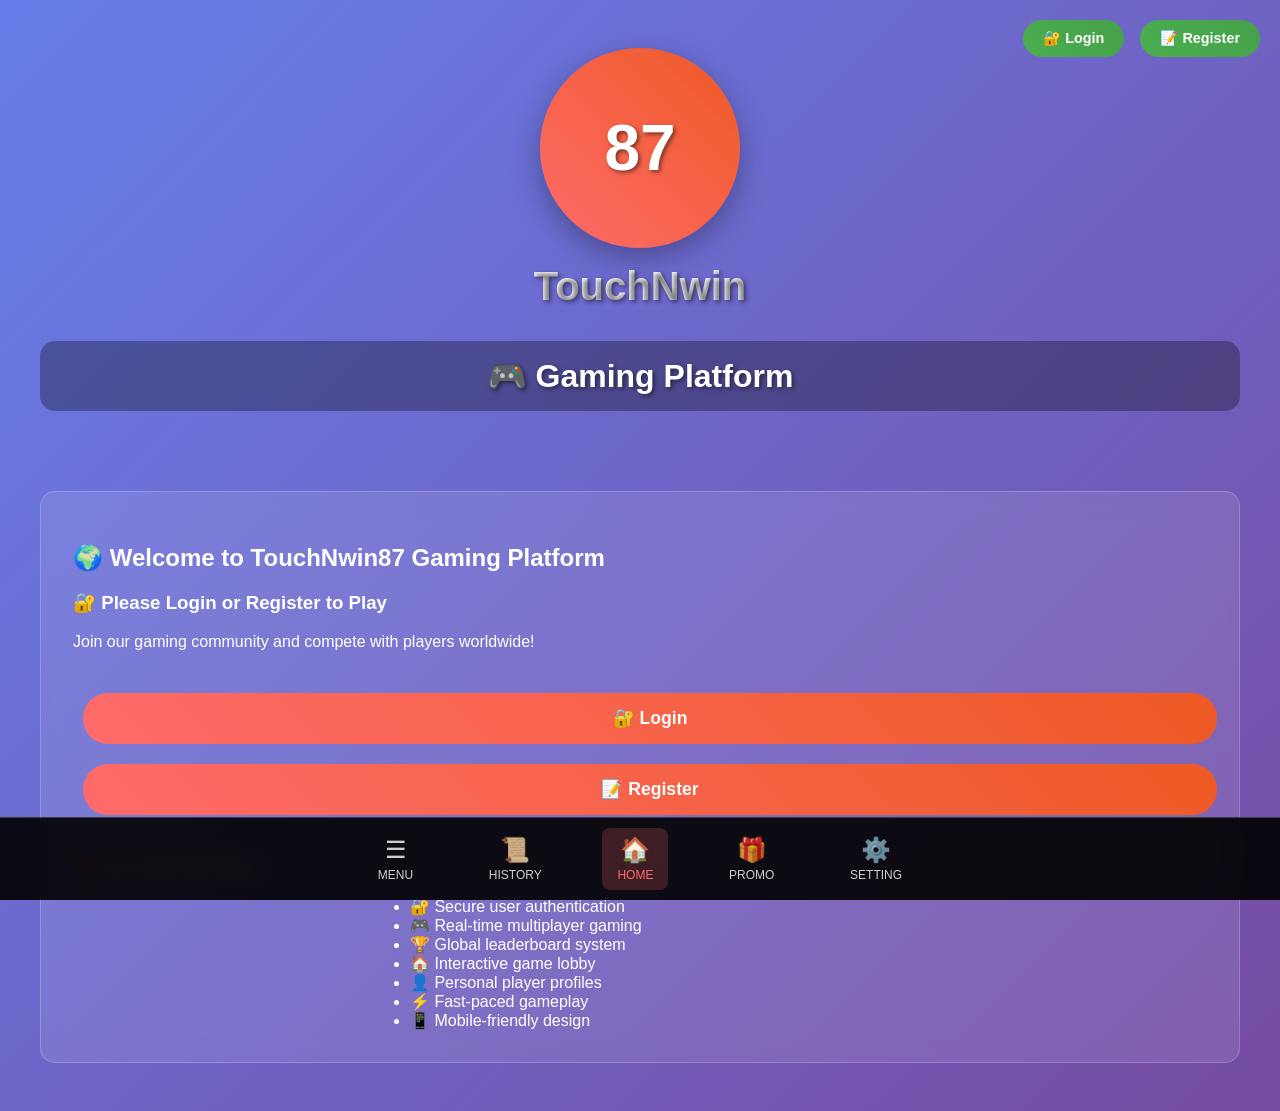
==== commit f325f180: "Update index.html" ====
--- a/index.html
+++ b/index.html
@@ -3,27 +3,1247 @@
 <head>
     <meta charset="UTF-8">
     <meta name="viewport" content="width=device-width, initial-scale=1.0">
-    <title>Document</title>
+    <title>TouchNwin87 - Online Gaming Platform</title>
+    <style>
+        body {
+            margin: 0;
+            font-family: -apple-system, BlinkMacSystemFont, 'Segoe UI', sans-serif;
+            background: linear-gradient(135deg, #667eea 0%, #764ba2 100%);
+            min-height: 100vh;
+            color: white;
+        }
+        .container {
+            max-width: 1200px;
+            margin: 0 auto;
+            padding: 1rem;
+        }
+        
+        /* Logo Styles */
+        .logo-container {
+            text-align: center;
+            margin: 2rem 0;
+            position: relative;
+        }
+        .main-logo {
+            width: 200px;
+            height: 200px;
+            border-radius: 50%;
+            display: inline-block;
+            object-fit: cover;
+            box-shadow: 0 10px 30px rgba(0,0,0,0.3);
+            animation: logoPulse 3s infinite;
+            border: 4px solid rgba(255,255,255,0.3);
+            background: white;
+        }
+        .platform-name {
+            font-size: 2.5rem;
+            font-weight: bold;
+            margin-top: 1rem;
+            text-shadow: 2px 2px 4px rgba(0,0,0,0.5);
+            background: linear-gradient(45deg, #fff, #f0f0f0);
+            -webkit-background-clip: text;
+            -webkit-text-fill-color: transparent;
+            background-clip: text;
+        }
+        
+        /* Task Bar */
+        .taskbar {
+            position: fixed;
+            bottom: 0;
+            left: 0;
+            right: 0;
+            background: rgba(0, 0, 0, 0.9);
+            backdrop-filter: blur(10px);
+            border-top: 1px solid rgba(255, 255, 255, 0.2);
+            padding: 10px 0;
+            z-index: 1000;
+        }
+        .taskbar-content {
+            display: flex;
+            justify-content: space-around;
+            align-items: center;
+            max-width: 600px;
+            margin: 0 auto;
+        }
+        .taskbar-item {
+            display: flex;
+            flex-direction: column;
+            align-items: center;
+            cursor: pointer;
+            padding: 8px 15px;
+            border-radius: 8px;
+            transition: all 0.3s ease;
+            color: rgba(255, 255, 255, 0.8);
+            text-decoration: none;
+        }
+        .taskbar-item:hover {
+            background: rgba(255, 255, 255, 0.1);
+            color: white;
+            transform: translateY(-2px);
+        }
+        .taskbar-item.active {
+            color: #ff6b6b;
+            background: rgba(255, 107, 107, 0.2);
+        }
+        .taskbar-icon {
+            font-size: 1.5rem;
+            margin-bottom: 4px;
+        }
+        .taskbar-label {
+            font-size: 0.75rem;
+            font-weight: 500;
+        }
+        
+        .header {
+            text-align: center;
+            padding: 1rem 0;
+            background: rgba(0,0,0,0.3);
+            border-radius: 15px;
+            margin-bottom: 2rem;
+            margin-bottom: 80px;
+        }
+        h1 {
+            font-size: 2rem;
+            margin: 0;
+            text-shadow: 2px 2px 4px rgba(0,0,0,0.5);
+            animation: pulse 2s infinite;
+        }
+        .auth-buttons {
+            position: absolute;
+            top: 20px;
+            right: 20px;
+            display: flex;
+            gap: 1rem;
+        }
+        .auth-button {
+            background: linear-gradient(45deg, #4caf50, #45a049);
+            color: white;
+            border: none;
+            padding: 10px 20px;
+            font-size: 0.9rem;
+            border-radius: 20px;
+            cursor: pointer;
+            transition: all 0.3s ease;
+            font-weight: bold;
+        }
+        .auth-button:hover {
+            transform: translateY(-2px);
+            box-shadow: 0 6px 20px rgba(0,0,0,0.3);
+        }
+        .auth-button.logout {
+            background: linear-gradient(45deg, #f44336, #d32f2f);
+        }
+        .user-info {
+            position: absolute;
+            top: 20px;
+            right: 20px;
+            background: rgba(255,255,255,0.1);
+            padding: 10px 20px;
+            border-radius: 20px;
+            backdrop-filter: blur(10px);
+        }
+        .section {
+            background: rgba(255,255,255,0.1);
+            border-radius: 15px;
+            padding: 2rem;
+            margin: 2rem 0;
+            backdrop-filter: blur(10px);
+            border: 1px solid rgba(255,255,255,0.2);
+            display: none;
+        }
+        .section.active {
+            display: block;
+            animation: slideIn 0.5s ease-out;
+        }
+        .auth-form {
+            max-width: 400px;
+            margin: 0 auto;
+        }
+        .form-group {
+            margin: 1.5rem 0;
+        }
+        .form-group label {
+            display: block;
+            margin-bottom: 0.5rem;
+            font-weight: bold;
+        }
+        .input-field {
+            width: 100%;
+            padding: 15px;
+            font-size: 1rem;
+            border: 2px solid #ddd;
+            border-radius: 8px;
+            background: rgba(255,255,255,0.9);
+            color: #333;
+            box-sizing: border-box;
+        }
+        .input-field:focus {
+            outline: none;
+            border-color: #ff6b6b;
+            box-shadow: 0 0 0 3px rgba(255,107,107,0.1);
+        }
+        .game-button {
+            background: linear-gradient(45deg, #ff6b6b, #ee5a24);
+            color: white;
+            border: none;
+            padding: 15px 30px;
+            font-size: 1.1rem;
+            border-radius: 25px;
+            cursor: pointer;
+            margin: 10px;
+            transition: all 0.3s ease;
+            font-weight: bold;
+            width: 100%;
+        }
+        .game-button:hover {
+            transform: translateY(-2px);
+            box-shadow: 0 6px 20px rgba(0,0,0,0.3);
+        }
+        .room-grid {
+            display: grid;
+            grid-template-columns: repeat(auto-fill, minmax(300px, 1fr));
+            gap: 1.5rem;
+            margin: 2rem 0;
+        }
+        .room-card {
+            background: rgba(255,255,255,0.15);
+            border-radius: 15px;
+            padding: 1.5rem;
+            text-align: center;
+            transition: transform 0.3s ease;
+            cursor: pointer;
+            border: 2px solid transparent;
+        }
+        .room-card:hover {
+            transform: translateY(-5px);
+            border-color: #ff6b6b;
+        }
+        .room-card.full {
+            opacity: 0.6;
+            cursor: not-allowed;
+        }
+        .game-area {
+            text-align: center;
+            padding: 2rem;
+        }
+        .target-grid {
+            display: grid;
+            grid-template-columns: repeat(3, 1fr);
+            gap: 1rem;
+            max-width: 400px;
+            margin: 2rem auto;
+        }
+        .game-target {
+            width: 100px;
+            height: 100px;
+            border: none;
+            border-radius: 50%;
+            font-size: 2rem;
+            cursor: pointer;
+            transition: all 0.2s ease;
+            background: linear-gradient(45deg, #ff6b6b, #ee5a24);
+            color: white;
+            margin: 0.5rem;
+        }
+        .game-target:hover {
+            transform: scale(1.1);
+            box-shadow: 0 8px 25px rgba(0,0,0,0.3);
+        }
+        .game-target:active {
+            transform: scale(0.95);
+        }
+        .score-display {
+            font-size: 2rem;
+            font-weight: bold;
+            color: #4caf50;
+            margin: 1rem 0;
+        }
+        .timer {
+            font-size: 1.5rem;
+            color: #ffc107;
+            margin: 1rem 0;
+        }
+        .player-list {
+            background: rgba(255,255,255,0.1);
+            border-radius: 10px;
+            padding: 1rem;
+            margin: 1rem 0;
+        }
+        .player-item {
+            display: flex;
+            justify-content: space-between;
+            align-items: center;
+            padding: 10px;
+            margin: 5px 0;
+            background: rgba(0,0,0,0.1);
+            border-radius: 5px;
+            border-left: 4px solid #ff6b6b;
+        }
+        .player-ready {
+            background: rgba(76,175,80,0.1);
+            border-left-color: #4caf50;
+        }
+        .leaderboard-table {
+            width: 100%;
+            background: rgba(255,255,255,0.95);
+            border-radius: 10px;
+            overflow: hidden;
+            color: #333;
+        }
+        .leaderboard-table th,
+        .leaderboard-table td {
+            padding: 15px;
+            text-align: left;
+            border-bottom: 1px solid rgba(0,0,0,0.1);
+        }
+        .leaderboard-table th {
+            background: rgba(255,107,107,0.9);
+            color: white;
+            font-weight: bold;
+        }
+        .rank-1 { background: linear-gradient(45deg, #ffd700, #ffed4e); }
+        .rank-2 { background: linear-gradient(45deg, #c0c0c0, #e8e8e8); }
+        .rank-3 { background: linear-gradient(45deg, #cd7f32, #e4a853); }
+        .profile-info {
+            background: rgba(255,255,255,0.1);
+            border-radius: 10px;
+            padding: 1.5rem;
+            margin: 2rem 0;
+        }
+        .profile-stats {
+            display: grid;
+            grid-template-columns: repeat(auto-fit, minmax(150px, 1fr));
+            gap: 1rem;
+            margin: 1rem 0;
+        }
+        .stat-item {
+            text-align: center;
+            background: rgba(255,255,255,0.1);
+            padding: 1rem;
+            border-radius: 8px;
+        }
+        .stat-value {
+            font-size: 2rem;
+            font-weight: bold;
+            color: #4caf50;
+        }
+        .stat-label {
+            font-size: 0.9rem;
+            opacity: 0.8;
+        }
+        .menu-grid {
+            display: grid;
+            grid-template-columns: repeat(auto-fit, minmax(250px, 1fr));
+            gap: 1.5rem;
+            margin: 2rem 0;
+        }
+        .menu-item {
+            background: rgba(255,255,255,0.15);
+            border-radius: 15px;
+            padding: 2rem;
+            text-align: center;
+            transition: transform 0.3s ease;
+            cursor: pointer;
+            border: 2px solid transparent;
+        }
+        .menu-item:hover {
+            transform: translateY(-5px);
+            border-color: #ff6b6b;
+        }
+        .menu-icon {
+            font-size: 3rem;
+            margin-bottom: 1rem;
+        }
+        .history-item {
+            background: rgba(255,255,255,0.1);
+            border-radius: 10px;
+            padding: 1rem;
+            margin: 1rem 0;
+            display: flex;
+            justify-content: space-between;
+            align-items: center;
+        }
+        .promo-grid {
+            display: grid;
+            grid-template-columns: repeat(auto-fit, minmax(300px, 1fr));
+            gap: 1.5rem;
+            margin: 2rem 0;
+        }
+        .promo-card {
+            background: linear-gradient(45deg, #ff6b6b, #ee5a24);
+            border-radius: 15px;
+            padding: 2rem;
+            text-align: center;
+            color: white;
+            position: relative;
+            overflow: hidden;
+        }
+        .promo-card::before {
+            content: '';
+            position: absolute;
+            top: -50%;
+            right: -50%;
+            width: 200%;
+            height: 200%;
+            background: radial-gradient(circle, rgba(255,255,255,0.1) 0%, transparent 70%);
+            animation: shimmer 3s infinite;
+        }
+        .settings-form {
+            max-width: 500px;
+            margin: 0 auto;
+        }
+        .settings-group {
+            background: rgba(255,255,255,0.1);
+            border-radius: 10px;
+            padding: 1.5rem;
+            margin: 1rem 0;
+        }
+        .toggle-switch {
+            position: relative;
+            width: 60px;
+            height: 30px;
+            background: rgba(255,255,255,0.2);
+            border-radius: 15px;
+            cursor: pointer;
+            transition: background 0.3s ease;
+        }
+        .toggle-switch.active {
+            background: #4caf50;
+        }
+        .toggle-switch::after {
+            content: '';
+            position: absolute;
+            top: 3px;
+            left: 3px;
+            width: 24px;
+            height: 24px;
+            background: white;
+            border-radius: 50%;
+            transition: transform 0.3s ease;
+        }
+        .toggle-switch.active::after {
+            transform: translateX(30px);
+        }
+        @keyframes pulse {
+            0% { transform: scale(1); }
+            50% { transform: scale(1.05); }
+            100% { transform: scale(1); }
+        }
+        @keyframes slideIn {
+            from { opacity: 0; transform: translateY(20px); }
+            to { opacity: 1; transform: translateY(0); }
+        }
+        @keyframes shimmer {
+            0% { transform: rotate(0deg); }
+            100% { transform: rotate(360deg); }
+        }
+        @keyframes logoPulse {
+            0% { transform: scale(1); box-shadow: 0 10px 30px rgba(0,0,0,0.3); }
+            50% { transform: scale(1.05); box-shadow: 0 15px 40px rgba(0,0,0,0.4); }
+            100% { transform: scale(1); box-shadow: 0 10px 30px rgba(0,0,0,0.3); }
+        }
+        .pulse { animation: pulse 2s infinite; }
+        .slide-in { animation: slideIn 0.5s ease-out; }
+    </style>
 </head>
 <body>
-    <header>
-        <nav>
-            <!-- Removed buttons from here -->
-            <a href="#">Other Link</a>
-        </nav>
-    </header>
-    <main>
-        <h1>Welcome to our site</h1>
-        <p>This is the main content area.</p>
-    </main>
-    <footer>
-        <div class="taskbar">
-            <button>HOME</button>
-            <button>HISTORY</button>
-            <button>PROMOTION</button>
-            <button>LIVE CHAT</button>
-            <button>SETTING</button>
-        </div>
-    </footer>
+    <div class="container">
+        <div class="logo-container">
+            <!-- Your Logo Image - Replace with actual path -->
+            <img src="https://i.imgur.com/87logo.jpg" alt="TouchNwin87 Logo" class="main-logo" 
+                 onerror="this.style.display='none'; document.getElementById('fallbackLogo').style.display='flex';">
+            
+            <!-- Fallback Logo if image fails -->
+            <div id="fallbackLogo" style="display: none; width: 200px; height: 200px; border-radius: 50%; background: linear-gradient(45deg, #ff6b6b, #ee5a24); align-items: center; justify-content: center; font-size: 4rem; font-weight: bold; color: white; text-shadow: 2px 2px 4px rgba(0,0,0,0.5); box-shadow: 0 10px 30px rgba(0,0,0,0.3); animation: logoPulse 3s infinite; margin: 0 auto;">
+                87
+            </div>
+            
+            <div class="platform-name">TouchNwin</div>
+        </div>
+        
+        <div class="header">
+            <h1>🎮 Gaming Platform</h1>
+            
+            <!-- Authentication UI -->
+            <div id="authButtons" class="auth-buttons">
+                <button class="auth-button" onclick="showSection('login')">🔐 Login</button>
+                <button class="auth-button" onclick="showSection('register')">📝 Register</button>
+            </div>
+            
+            <div id="userInfo" class="user-info" style="display: none;">
+                <span id="displayUsername">Player</span>
+                <button class="auth-button logout" onclick="logout()">🚪 Logout</button>
+            </div>
+        </div>
+
+        <!-- Home Section -->
+        <div id="home" class="section active">
+            <h2>🌍 Welcome to TouchNwin87 Gaming Platform</h2>
+            <div id="guestContent">
+                <h3>🔐 Please Login or Register to Play</h3>
+                <p>Join our gaming community and compete with players worldwide!</p>
+                <div style="text-align: center; margin: 2rem 0;">
+                    <button class="game-button" onclick="showSection('login')">🔐 Login</button>
+                    <button class="game-button" onclick="showSection('register')">📝 Register</button>
+                </div>
+            </div>
+            
+            <div id="userContent" style="display: none;">
+                <h3>🎮 Welcome back, <span id="welcomeUser">Player</span>!</h3>
+                <p>Ready to dominate the gaming world?</p>
+            </div>
+            
+            <h3>🎯 Platform Features</h3>
+            <ul style="text-align: left; max-width: 500px; margin: 0 auto;">
+                <li>🔐 Secure user authentication</li>
+                <li>🎮 Real-time multiplayer gaming</li>
+                <li>🏆 Global leaderboard system</li>
+                <li>🏠 Interactive game lobby</li>
+                <li>👤 Personal player profiles</li>
+                <li>⚡ Fast-paced gameplay</li>
+                <li>📱 Mobile-friendly design</li>
+            </ul>
+        </div>
+
+        <!-- Menu Section -->
+        <div id="menu" class="section">
+            <h2>📱 Menu</h2>
+            <div class="menu-grid">
+                <div class="menu-item" onclick="showSection('home')">
+                    <div class="menu-icon">🏠</div>
+                    <h3>Home</h3>
+                    <p>Main dashboard and welcome screen</p>
+                </div>
+                <div class="menu-item" onclick="showSection('lobby')">
+                    <div class="menu-icon">🎮</div>
+                    <h3>Game Lobby</h3>
+                    <p>Join or create game rooms</p>
+                </div>
+                <div class="menu-item" onclick="showSection('profile')">
+                    <div class="menu-icon">👤</div>
+                    <h3>Profile</h3>
+                    <p>View your gaming statistics</p>
+                </div>
+                <div class="menu-item" onclick="showSection('leaderboard')">
+                    <div class="menu-icon">🏆</div>
+                    <h3>Leaderboard</h3>
+                    <p>Global player rankings</p>
+                </div>
+                <div class="menu-item" onclick="showSection('settings')">
+                    <div class="menu-icon">⚙️</div>
+                    <h3>Settings</h3>
+                    <p>Customize your experience</p>
+                </div>
+                <div class="menu-item" onclick="showSection('history')">
+                    <div class="menu-icon">📜</div>
+                    <h3>History</h3>
+                    <p>View your game history</p>
+                </div>
+            </div>
+        </div>
+
+        <!-- History Section -->
+        <div id="history" class="section">
+            <h2>📜 Game History</h2>
+            <div id="historyContent">
+                <div class="history-item">
+                    <div>
+                        <h4>🎯 Touch & Win</h4>
+                        <p>Room: room-abc123</p>
+                        <p>Date: March 7, 2026</p>
+                    </div>
+                    <div style="text-align: right;">
+                        <p style="font-size: 1.5rem; color: #4caf50;">250 points</p>
+                        <p>🥇 1st Place</p>
+                    </div>
+                </div>
+                <div class="history-item">
+                    <div>
+                        <h4>⚡ Speed Challenge</h4>
+                        <p>Room: room-def456</p>
+                        <p>Date: March 6, 2026</p>
+                    </div>
+                    <div style="text-align: right;">
+                        <p style="font-size: 1.5rem; color: #ffc107;">180 points</p>
+                        <p>🥈 2nd Place</p>
+                    </div>
+                </div>
+                <div class="history-item">
+                    <div>
+                        <h4>🎯 Touch & Win</h4>
+                        <p>Room: room-ghi789</p>
+                        <p>Date: March 5, 2026</p>
+                    </div>
+                    <div style="text-align: right;">
+                        <p style="font-size: 1.5rem; color: #ff6b6b;">95 points</p>
+                        <p>🥉 3rd Place</p>
+                    </div>
+                </div>
+                <div class="history-item">
+                    <div>
+                        <h4>⚡ Speed Challenge</h4>
+                        <p>Room: room-jkl012</p>
+                        <p>Date: March 4, 2026</p>
+                    </div>
+                    <div style="text-align: right;">
+                        <p style="font-size: 1.5rem; color: #666;">45 points</p>
+                        <p>4th Place</p>
+                    </div>
+                </div>
+            </div>
+        </div>
+
+        <!-- Promo Section -->
+        <div id="promo" class="section">
+            <h2>🎁 Special Promotions</h2>
+            <div class="promo-grid">
+                <div class="promo-card">
+                    <h3>🎯 New Player Bonus</h3>
+                    <p style="font-size: 1.5rem; margin: 1rem 0;">500 FREE Points!</p>
+                    <p>Sign up today and get 500 bonus points to start your gaming journey!</p>
+                    <button class="game-button" style="margin-top: 1rem;">Claim Now</button>
+                </div>
+                <div class="promo-card">
+                    <h3>⚡ Daily Login Reward</h3>
+                    <p style="font-size: 1.5rem; margin: 1rem 0;">100 Points Daily!</p>
+                    <p>Log in every day to earn 100 bonus points. Consecutive days multiply your rewards!</p>
+                    <button class="game-button" style="margin-top: 1rem;">Check In</button>
+                </div>
+                <div class="promo-card">
+                    <h3>🏆 Tournament Prize</h3>
+                    <p style="font-size: 1.5rem; margin: 1rem 0;">10,000 Points!</p>
+                    <p>Win our weekly tournament and claim grand prize of 10,000 points!</p>
+                    <button class="game-button" style="margin-top: 1rem;">Join Tournament</button>
+                </div>
+                <div class="promo-card">
+                    <h3>👥 Refer Friends</h3>
+                    <p style="font-size: 1.5rem; margin: 1rem 0;">200 Points Each!</p>
+                    <p>Invite your friends and earn 200 points for each successful referral!</p>
+                    <button class="game-button" style="margin-top: 1rem;">Invite Friends</button>
+                </div>
+            </div>
+        </div>
+
+        <!-- Settings Section -->
+        <div id="settings" class="section">
+            <h2>⚙️ Settings</h2>
+            <div class="settings-form">
+                <div class="settings-group">
+                    <h3>🔔 Notifications</h3>
+                    <div style="display: flex; justify-content: space-between; align-items: center; margin: 1rem 0;">
+                        <span>Game Invitations</span>
+                        <div class="toggle-switch active" onclick="toggleSwitch(this)"></div>
+                    </div>
+                    <div style="display: flex; justify-content: space-between; align-items: center; margin: 1rem 0;">
+                        <span>Leaderboard Updates</span>
+                        <div class="toggle-switch active" onclick="toggleSwitch(this)"></div>
+                    </div>
+                    <div style="display: flex; justify-content: space-between; align-items: center; margin: 1rem 0;">
+                        <span>Promotional Offers</span>
+                        <div class="toggle-switch" onclick="toggleSwitch(this)"></div>
+                    </div>
+                </div>
+                
+                <div class="settings-group">
+                    <h3>🎮 Game Settings</h3>
+                    <div style="display: flex; justify-content: space-between; align-items: center; margin: 1rem 0;">
+                        <span>Sound Effects</span>
+                        <div class="toggle-switch active" onclick="toggleSwitch(this)"></div>
+                    </div>
+                    <div style="display: flex; justify-content: space-between; align-items: center; margin: 1rem 0;">
+                        <span>Screen Vibrations</span>
+                        <div class="toggle-switch" onclick="toggleSwitch(this)"></div>
+                    </div>
+                    <div style="display: flex; justify-content: space-between; align-items: center; margin: 1rem 0;">
+                        <span>Auto-Match Rooms</span>
+                        <div class="toggle-switch active" onclick="toggleSwitch(this)"></div>
+                    </div>
+                </div>
+                
+                <div class="settings-group">
+                    <h3>👤 Account</h3>
+                    <div style="margin: 1rem 0;">
+                        <label>Display Name</label>
+                        <input type="text" class="input-field" placeholder="Enter display name">
+                    </div>
+                    <div style="margin: 1rem 0;">
+                        <label>Email Address</label>
+                        <input type="email" class="input-field" placeholder="Enter email">
+                    </div>
+                    <button class="game-button">Save Changes</button>
+                </div>
+                
+                <div class="settings-group">
+                    <h3>🔒 Privacy</h3>
+                    <div style="display: flex; justify-content: space-between; align-items: center; margin: 1rem 0;">
+                        <span>Public Profile</span>
+                        <div class="toggle-switch active" onclick="toggleSwitch(this)"></div>
+                    </div>
+                    <div style="display: flex; justify-content: space-between; align-items: center; margin: 1rem 0;">
+                        <span>Show in Leaderboard</span>
+                        <div class="toggle-switch active" onclick="toggleSwitch(this)"></div>
+                    </div>
+                    <button class="game-button" style="background: linear-gradient(45deg, #f44336, #d32f2f); margin-top: 1rem;">Delete Account</button>
+                </div>
+            </div>
+        </div>
+
+        <!-- Login Section -->
+        <div id="login" class="section">
+            <h2>🔐 Login to Your Account</h2>
+            <div class="auth-form">
+                <div class="form-group">
+                    <label for="loginUsername">👤 Username</label>
+                    <input type="text" id="loginUsername" class="input-field" placeholder="Enter your username" maxlength="20">
+                </div>
+                <div class="form-group">
+                    <label for="loginPassword">🔒 Password</label>
+                    <input type="password" id="loginPassword" class="input-field" placeholder="Enter your password">
+                </div>
+                <button class="game-button" onclick="login()">🔐 Login</button>
+                <p style="text-align: center; margin-top: 1rem;">
+                    Don't have an account? <a href="#" onclick="showSection('register')" style="color: #ff6b6b;">Register here</a>
+                </p>
+            </div>
+        </div>
+
+        <!-- Register Section -->
+        <div id="register" class="section">
+            <h2>📝 Create New Account</h2>
+            <div class="auth-form">
+                <div class="form-group">
+                    <label for="registerUsername">👤 Username</label>
+                    <input type="text" id="registerUsername" class="input-field" placeholder="Choose a username" maxlength="20">
+                </div>
+                <div class="form-group">
+                    <label for="registerEmail">📧 Email</label>
+                    <input type="email" id="registerEmail" class="input-field" placeholder="Enter your email">
+                </div>
+                <div class="form-group">
+                    <label for="registerPassword">🔒 Password</label>
+                    <input type="password" id="registerPassword" class="input-field" placeholder="Create a password" minlength="6">
+                </div>
+                <div class="form-group">
+                    <label for="confirmPassword">🔒 Confirm Password</label>
+                    <input type="password" id="confirmPassword" class="input-field" placeholder="Confirm your password">
+                </div>
+                <button class="game-button" onclick="register()">📝 Register</button>
+                <p style="text-align: center; margin-top: 1rem;">
+                    Already have an account? <a href="#" onclick="showSection('login')" style="color: #ff6b6b;">Login here</a>
+                </p>
+            </div>
+        </div>
+
+        <!-- Profile Section -->
+        <div id="profile" class="section">
+            <h2>👤 Player Profile</h2>
+            <div class="profile-info">
+                <h3>🎮 <span id="profileUsername">Player</span></h3>
+                <p>📧 <span id="profileEmail">email@example.com</span></p>
+                <p>📅 Joined: <span id="joinDate">Today</span></p>
+                
+                <div class="profile-stats">
+                    <div class="stat-item">
+                        <div class="stat-value" id="totalScore">0</div>
+                        <div class="stat-label">Total Score</div>
+                    </div>
+                    <div class="stat-item">
+                        <div class="stat-value" id="gamesPlayed">0</div>
+                        <div class="stat-label">Games Played</div>
+                    </div>
+                    <div class="stat-item">
+                        <div class="stat-value" id="winRate">0%</div>
+                        <div class="stat-label">Win Rate</div>
+                    </div>
+                    <div class="stat-item">
+                        <div class="stat-value" id="globalRank">#0</div>
+                        <div class="stat-label">Global Rank</div>
+                    </div>
+                </div>
+            </div>
+        </div>
+
+        <!-- Game Lobby Section -->
+        <div id="lobby" class="section">
+            <h2>🏠 Game Lobby</h2>
+            <div class="room-grid">
+                <div class="room-card" onclick="joinRoom('room-1')">
+                    <h4>🎯 Touch & Win Room 1</h4>
+                    <p>👥 Players: 2/4</p>
+                    <p>🎮 Game: Touch & Win</p>
+                    <button class="game-button">Join Room</button>
+                </div>
+                <div class="room-card" onclick="joinRoom('room-2')">
+                    <h4>⚡ Speed Challenge Room 2</h4>
+                    <p>👥 Players: 3/4</p>
+                    <p>🎮 Game: Speed Challenge</p>
+                    <button class="game-button">Join Room</button>
+                </div>
+                <div class="room-card full" onclick="joinRoom('room-3')">
+                    <h4>🏆 Tournament Room 3</h4>
+                    <p>👥 Players: 4/4 (FULL)</p>
+                    <p>🎮 Game: Touch & Win</p>
+                    <button class="game-button" disabled>Room Full</button>
+                </div>
+            </div>
+            
+            <div style="text-align: center; margin: 2rem 0;">
+                <button class="game-button pulse" onclick="createRoom()">🆕 Create New Room</button>
+            </div>
+        </div>
+
+        <!-- Game Room Section -->
+        <div id="game" class="section">
+            <h2>🎮 Touch & Win Game</h2>
+            <div class="game-area">
+                <div class="player-list">
+                    <h4>👥 Players in Room</h4>
+                    <div class="player-item">
+                        <span id="currentPlayer">Player87</span>
+                        <span>Score: <span id="playerScore">0</span></span>
+                    </div>
+                    <div class="player-item player-ready">
+                        <span>ProGamer</span>
+                        <span>Score: 150</span>
+                    </div>
+                    <div class="player-item">
+                        <span>SpeedDemon</span>
+                        <span>Score: 75</span>
+                    </div>
+                </div>
+                
+                <div class="timer">⏱️ Time: <span id="gameTimer">30</span>s</div>
+                
+                <div class="target-grid">
+                    <button class="game-target" onclick="hitTarget(1)">🎯</button>
+                    <button class="game-target" onclick="hitTarget(2)">🎯</button>
+                    <button class="game-target" onclick="hitTarget(3)">🎯</button>
+                    <button class="game-target" onclick="hitTarget(4)">🎯</button>
+                    <button class="game-target" onclick="hitTarget(5)">🎯</button>
+                    <button class="game-target" onclick="hitTarget(6)">🎯</button>
+                    <button class="game-target" onclick="hitTarget(7)">🎯</button>
+                    <button class="game-target" onclick="hitTarget(8)">🎯</button>
+                    <button class="game-target" onclick="hitTarget(9)">🎯</button>
+                </div>
+                
+                <div class="score-display">🏆 Your Score: <span id="currentScore">0</span></div>
+                
+                <div style="margin-top: 2rem;">
+                    <button class="game-button" onclick="startGame()">🚀 Start Game</button>
+                    <button class="game-button" onclick="leaveGame()">🚪 Leave Room</button>
+                </div>
+            </div>
+        </div>
+
+        <!-- Leaderboard Section -->
+        <div id="leaderboard" class="section">
+            <h2>🏆 Global Leaderboard</h2>
+            <table class="leaderboard-table">
+                <thead>
+                    <tr>
+                        <th>Rank</th>
+                        <th>Player</th>
+                        <th>Total Score</th>
+                        <th>Games Played</th>
+                        <th>Win Rate</th>
+                    </tr>
+                </thead>
+                <tbody>
+                    <tr class="rank-1">
+                        <td>🥇 #1</td>
+                        <td>ProGamer87</td>
+                        <td>15,420</td>
+                        <td>342</td>
+                        <td>78.5%</td>
+                    </tr>
+                    <tr class="rank-2">
+                        <td>🥈 #2</td>
+                        <td>TouchMaster</td>
+                        <td>14,890</td>
+                        <td>298</td>
+                        <td>75.2%</td>
+                    </tr>
+                    <tr class="rank-3">
+                        <td>🥉 #3</td>
+                        <td>QuickFingers</td>
+                        <td>13,950</td>
+                        <td>456</td>
+                        <td>69.8%</td>
+                    </tr>
+                    <tr>
+                        <td>#4</td>
+                        <td>SpeedDemon</td>
+                        <td>12,800</td>
+                        <td>234</td>
+                        <td>72.1%</td>
+                    </tr>
+                    <tr>
+                        <td>#5</td>
+                        <td>NinjaPlayer</td>
+                        <td>11,650</td>
+                        <td>189</td>
+                        <td>68.4%</td>
+                    </tr>
+                    <tr>
+                        <td>#6</td>
+                        <td>GameWizard</td>
+                        <td>10,980</td>
+                        <td>412</td>
+                        <td>65.7%</td>
+                    </tr>
+                    <tr>
+                        <td>#7</td>
+                        <td>LightningFast</td>
+                        <td>9,870</td>
+                        <td>167</td>
+                        <td>71.3%</td>
+                    </tr>
+                    <tr>
+                        <td>#8</td>
+                        <td>Champion87</td>
+                        <td>8,950</td>
+                        <td>278</td>
+                        <td>63.2%</td>
+                    </tr>
+                    <tr>
+                        <td>#9</td>
+                        <td>AcePlayer</td>
+                        <td>8,100</td>
+                        <td>345</td>
+                        <td>59.8%</td>
+                    </tr>
+                    <tr>
+                        <td>#10</td>
+                        <td>RisingStar</td>
+                        <td>7,650</td>
+                        <td>123</td>
+                        <td>74.1%</td>
+                    </tr>
+                </tbody>
+            </table>
+        </div>
+    </div>
+
+    <!-- Task Bar -->
+    <div class="taskbar">
+        <div class="taskbar-content">
+            <div class="taskbar-item" onclick="showSection('menu')" id="menuTaskbar">
+                <div class="taskbar-icon">☰</div>
+                <div class="taskbar-label">MENU</div>
+            </div>
+            <div class="taskbar-item" onclick="showSection('history')" id="historyTaskbar">
+                <div class="taskbar-icon">📜</div>
+                <div class="taskbar-label">HISTORY</div>
+            </div>
+            <div class="taskbar-item active" onclick="showSection('home')" id="homeTaskbar">
+                <div class="taskbar-icon">🏠</div>
+                <div class="taskbar-label">HOME</div>
+            </div>
+            <div class="taskbar-item" onclick="showSection('promo')" id="promoTaskbar">
+                <div class="taskbar-icon">🎁</div>
+                <div class="taskbar-label">PROMO</div>
+            </div>
+            <div class="taskbar-item" onclick="showSection('settings')" id="settingsTaskbar">
+                <div class="taskbar-icon">⚙️</div>
+                <div class="taskbar-label">SETTING</div>
+            </div>
+        </div>
+    </div>
+
+    <script>
+        let currentUser = null;
+        let currentScore = 0;
+        let gameTimer = 30;
+        let gameInterval = null;
+        let timerInterval = null;
+
+        // User management
+        const users = JSON.parse(localStorage.getItem('touchNwinUsers')) || [];
+        let userStats = JSON.parse(localStorage.getItem('touchNwinStats')) || {};
+
+        // Navigation
+        function showSection(sectionId) {
+            // Hide all sections
+            document.querySelectorAll('.section').forEach(section => {
+                section.classList.remove('active');
+            });
+            
+            // Remove active class from all taskbar items
+            document.querySelectorAll('.taskbar-item').forEach(item => {
+                item.classList.remove('active');
+            });
+            
+            // Show selected section
+            document.getElementById(sectionId).classList.add('active');
+            
+            // Add active class to clicked taskbar item
+            const taskbarItem = document.getElementById(sectionId + 'Taskbar');
+            if (taskbarItem) {
+                taskbarItem.classList.add('active');
+            }
+        }
+
+        // Toggle switch function
+        function toggleSwitch(element) {
+            element.classList.toggle('active');
+        }
+
+        // Authentication functions
+        function login() {
+            const username = document.getElementById('loginUsername').value.trim();
+            const password = document.getElementById('loginPassword').value;
+            
+            if (!username || !password) {
+                alert('🔐 Please enter both username and password!');
+                return;
+            }
+            
+            const user = users.find(u => u.username === username && u.password === password);
+            
+            if (user) {
+                currentUser = user;
+                updateAuthUI();
+                alert(`🎮 Welcome back, ${username}!`);
+                showSection('home');
+            } else {
+                alert('🔐 Invalid username or password!');
+            }
+        }
+
+        function register() {
+            const username = document.getElementById('registerUsername').value.trim();
+            const email = document.getElementById('registerEmail').value.trim();
+            const password = document.getElementById('registerPassword').value;
+            const confirmPassword = document.getElementById('confirmPassword').value;
+            
+            if (!username || !email || !password || !confirmPassword) {
+                alert('📝 Please fill in all fields!');
+                return;
+            }
+            
+            if (password.length < 6) {
+                alert('📝 Password must be at least 6 characters!');
+                return;
+            }
+            
+            if (password !== confirmPassword) {
+                alert('📝 Passwords do not match!');
+                return;
+            }
+            
+            if (users.find(u => u.username === username)) {
+                alert('📝 Username already exists!');
+                return;
+            }
+            
+            const newUser = {
+                username,
+                email,
+                password,
+                joinDate: new Date().toISOString()
+            };
+            
+            users.push(newUser);
+            localStorage.setItem('touchNwinUsers', JSON.stringify(users));
+            
+            // Initialize user stats
+            userStats[username] = {
+                totalScore: 0,
+                gamesPlayed: 0,
+                wins: 0,
+                losses: 0
+            };
+            localStorage.setItem('touchNwinStats', JSON.stringify(userStats));
+            
+            alert(`📝 Account created successfully! Welcome, ${username}!`);
+            
+            // Clear form
+            document.getElementById('registerUsername').value = '';
+            document.getElementById('registerEmail').value = '';
+            document.getElementById('registerPassword').value = '';
+            document.getElementById('confirmPassword').value = '';
+            
+            showSection('login');
+        }
+
+        function logout() {
+            currentUser = null;
+            updateAuthUI();
+            alert('🚪 Logged out successfully!');
+            showSection('home');
+        }
+
+        function updateAuthUI() {
+            const authButtons = document.getElementById('authButtons');
+            const userInfo = document.getElementById('userInfo');
+            const guestContent = document.getElementById('guestContent');
+            const userContent = document.getElementById('userContent');
+            
+            if (currentUser) {
+                authButtons.style.display = 'none';
+                userInfo.style.display = 'block';
+                guestContent.style.display = 'none';
+                userContent.style.display = 'block';
+                document.getElementById('displayUsername').textContent = currentUser.username;
+                document.getElementById('welcomeUser').textContent = currentUser.username;
+                
+                // Update profile
+                updateProfile();
+            } else {
+                authButtons.style.display = 'flex';
+                userInfo.style.display = 'none';
+                guestContent.style.display = 'block';
+                userContent.style.display = 'none';
+            }
+        }
+
+        function updateProfile() {
+            if (!currentUser) return;
+            
+            const stats = userStats[currentUser.username] || {};
+            document.getElementById('profileUsername').textContent = currentUser.username;
+            document.getElementById('profileEmail').textContent = currentUser.email;
+            document.getElementById('joinDate').textContent = new Date(currentUser.joinDate).toLocaleDateString();
+            document.getElementById('totalScore').textContent = stats.totalScore || 0;
+            document.getElementById('gamesPlayed').textContent = stats.gamesPlayed || 0;
+            
+            const winRate = stats.gamesPlayed > 0 ? ((stats.wins / stats.gamesPlayed) * 100).toFixed(1) : 0;
+            document.getElementById('winRate').textContent = winRate + '%';
+            
+            // Calculate global rank (simplified)
+            const allUsers = Object.keys(userStats).sort((a, b) => 
+                (userStats[b].totalScore || 0) - (userStats[a].totalScore || 0)
+            );
+            const rank = allUsers.indexOf(currentUser.username) + 1;
+            document.getElementById('globalRank').textContent = '#' + rank;
+        }
+
+        // Game lobby functions
+        function joinRoom(roomId) {
+            if (!currentUser) {
+                alert('🔐 Please login first!');
+                showSection('login');
+                return;
+            }
+            
+            alert(`🏠 Joining room ${roomId}...\n\n🎮 Get ready to play!`);
+            showSection('game');
+        }
+
+        function createRoom() {
+            if (!currentUser) {
+                alert('🔐 Please login first!');
+                showSection('login');
+                return;
+            }
+            
+            const roomId = 'room-' + Math.random().toString(36).substr(2, 9);
+            alert(`🆕 Created room: ${roomId}\n\n📋 Share this code with friends!`);
+            showSection('game');
+        }
+
+        // Game functions
+        function startGame() {
+            if (gameInterval) return; // Game already running
+            
+            currentScore = 0;
+            gameTimer = 30;
+            updateScore();
+            updateTimer();
+            
+            gameInterval = setInterval(() => {
+                gameTimer--;
+                updateTimer();
+                
+                if (gameTimer <= 0) {
+                    endGame();
+                }
+            }, 1000);
+            
+            alert('🚀 Game Started! Click targets as fast as you can!');
+        }
+
+        function hitTarget(targetId) {
+            if (!gameInterval || gameTimer <= 0) return;
+            
+            const points = Math.floor(Math.random() * 10) + 1;
+            currentScore += points;
+            updateScore();
+            
+            // Visual feedback
+            event.target.style.transform = 'scale(0.8)';
+            setTimeout(() => {
+                event.target.style.transform = 'scale(1)';
+            }, 100);
+        }
+
+        function updateScore() {
+            document.getElementById('currentScore').textContent = currentScore;
+            document.getElementById('playerScore').textContent = currentScore;
+            document.getElementById('currentPlayer').textContent = currentUser ? currentUser.username : 'Player87';
+        }
+
+        function updateTimer() {
+            document.getElementById('gameTimer').textContent = gameTimer;
+        }
+
+        function endGame() {
+            clearInterval(gameInterval);
+            gameInterval = null;
+            
+            // Update user stats
+            if (currentUser) {
+                const stats = userStats[currentUser.username] || {};
+                stats.totalScore = (stats.totalScore || 0) + currentScore;
+                stats.gamesPlayed = (stats.gamesPlayed || 0) + 1;
+                // Simplified win condition
+                if (currentScore > 100) {
+                    stats.wins = (stats.wins || 0) + 1;
+                } else {
+                    stats.losses = (stats.losses || 0) + 1;
+                }
+                localStorage.setItem('touchNwinStats', JSON.stringify(userStats));
+                updateProfile();
+            }
+            
+            alert(`🏆 Game Over!\n\n🎯 Final Score: ${currentScore}\n🏆 Great job, ${currentUser ? currentUser.username : 'Player'}!`);
+            
+            // Reset for new game
+            currentScore = 0;
+            gameTimer = 30;
+            updateScore();
+            updateTimer();
+        }
+
+        function leaveGame() {
+            if (gameInterval) {
+                clearInterval(gameInterval);
+                gameInterval = null;
+            }
+            
+            alert('🚪 Leaving game room...');
+            showSection('lobby');
+        }
+
+        // Keyboard support
+        document.addEventListener('keypress', function(event) {
+            if (event.key === 'Enter') {
+                const activeElement = document.activeElement;
+                if (activeElement.id === 'loginUsername' || activeElement.id === 'loginPassword') {
+                    login();
+                } else if (activeElement.id === 'registerUsername' || activeElement.id === 'registerEmail' || 
+                          activeElement.id === 'registerPassword' || activeElement.id === 'confirmPassword') {
+                    register();
+                }
+            }
+        }); 
+
+        // Initialize
+        document.addEventListener('DOMContentLoaded', function() {
+            updateAuthUI();
+            console.log('🎮 TouchNwin87 Gaming Platform Loaded');
+            console.log('🚀 All systems ready for multiplayer action!');
+        });
+    </script>
 </body>
-</html>+</html>
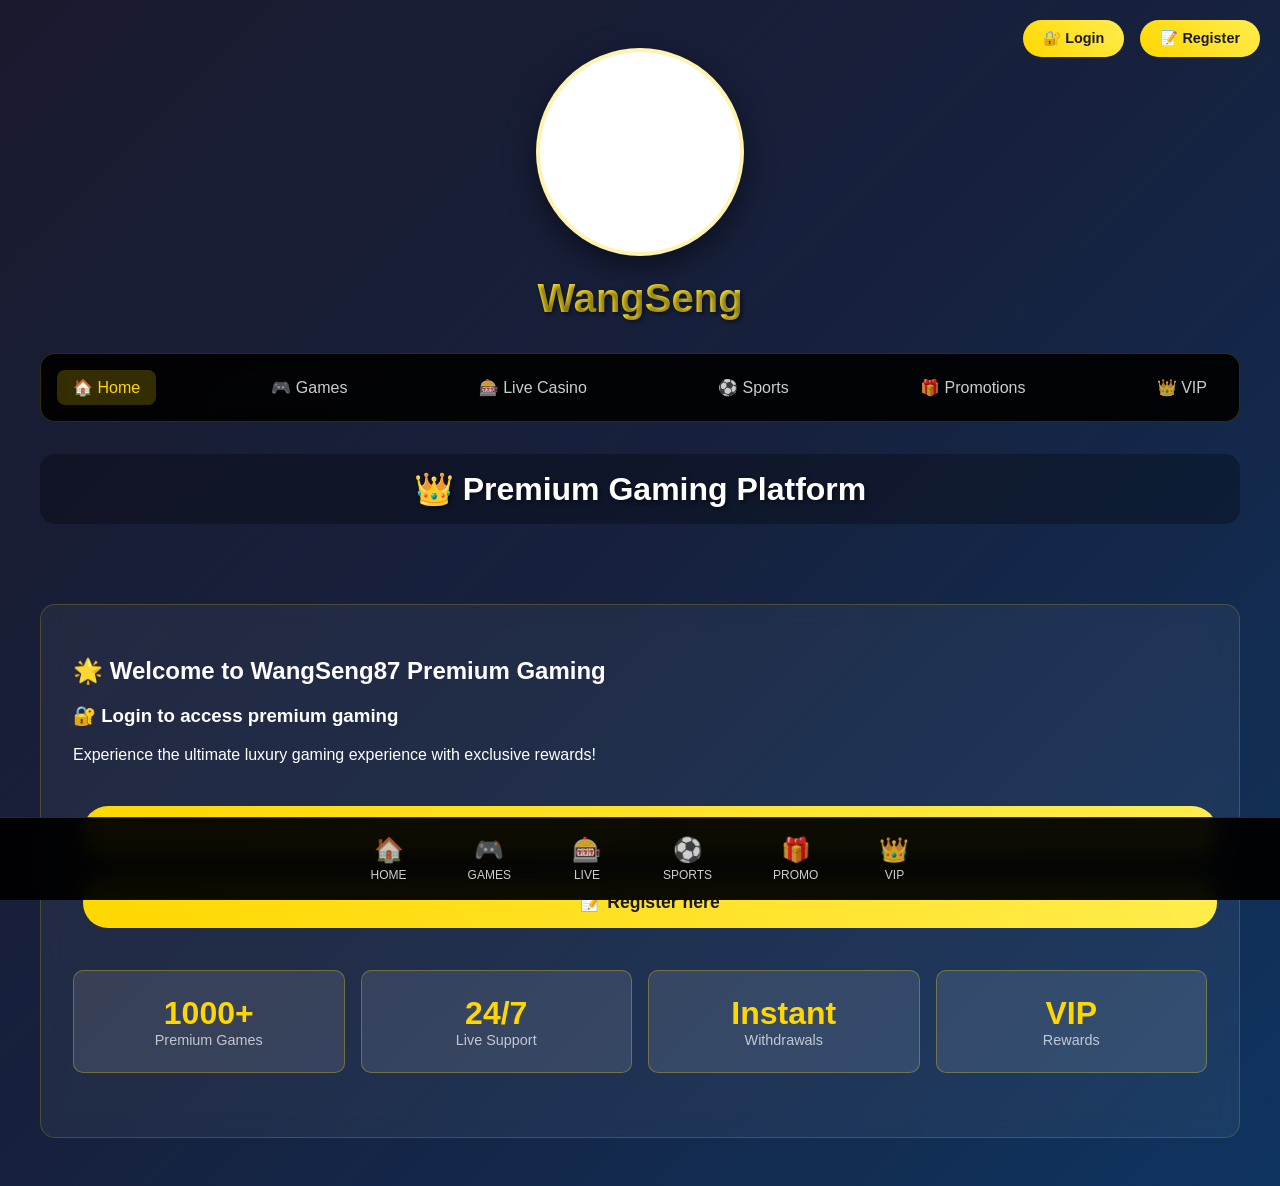
==== commit 47bd5ebd: "Update index.html" ====
--- a/index.html
+++ b/index.html
@@ -3,12 +3,12 @@
 <head>
     <meta charset="UTF-8">
     <meta name="viewport" content="width=device-width, initial-scale=1.0">
-    <title>TouchNwin87 - Online Gaming Platform</title>
+    <title>WangSeng87 - Premium Gaming Platform</title>
     <style>
         body {
             margin: 0;
             font-family: -apple-system, BlinkMacSystemFont, 'Segoe UI', sans-serif;
-            background: linear-gradient(135deg, #667eea 0%, #764ba2 100%);
+            background: linear-gradient(135deg, #1a1a2e 0%, #16213e 50%, #0f3460 100%);
             min-height: 100vh;
             color: white;
         }
@@ -30,20 +30,59 @@
             border-radius: 50%;
             display: inline-block;
             object-fit: cover;
-            box-shadow: 0 10px 30px rgba(0,0,0,0.3);
+            box-shadow: 0 10px 30px rgba(0,0,0,0.5);
             animation: logoPulse 3s infinite;
-            border: 4px solid rgba(255,255,255,0.3);
+            border: 4px solid rgba(255,215,0,0.3);
             background: white;
+        }
+        .main-logo video {
+            width: 100%;
+            height: 100%;
+            border-radius: 50%;
+            object-fit: cover;
         }
         .platform-name {
             font-size: 2.5rem;
             font-weight: bold;
             margin-top: 1rem;
             text-shadow: 2px 2px 4px rgba(0,0,0,0.5);
-            background: linear-gradient(45deg, #fff, #f0f0f0);
+            background: linear-gradient(45deg, #ffd700, #ffed4e);
             -webkit-background-clip: text;
             -webkit-text-fill-color: transparent;
             background-clip: text;
+        }
+        
+        /* Navigation Bar */
+        .navbar {
+            background: rgba(0, 0, 0, 0.9);
+            backdrop-filter: blur(10px);
+            border-radius: 15px;
+            padding: 1rem;
+            margin: 2rem 0;
+            border: 1px solid rgba(255,215,0,0.2);
+        }
+        .nav-content {
+            display: flex;
+            justify-content: space-between;
+            align-items: center;
+            flex-wrap: wrap;
+        }
+        .nav-item {
+            padding: 0.5rem 1rem;
+            cursor: pointer;
+            border-radius: 8px;
+            transition: all 0.3s ease;
+            color: rgba(255,255,255,0.8);
+            font-weight: 500;
+        }
+        .nav-item:hover {
+            background: rgba(255,215,0,0.1);
+            color: #ffd700;
+            transform: translateY(-2px);
+        }
+        .nav-item.active {
+            color: #ffd700;
+            background: rgba(255,215,0,0.2);
         }
         
         /* Task Bar */
@@ -52,9 +91,9 @@
             bottom: 0;
             left: 0;
             right: 0;
-            background: rgba(0, 0, 0, 0.9);
+            background: rgba(0, 0, 0, 0.95);
             backdrop-filter: blur(10px);
-            border-top: 1px solid rgba(255, 255, 255, 0.2);
+            border-top: 1px solid rgba(255, 215, 0, 0.2);
             padding: 10px 0;
             z-index: 1000;
         }
@@ -77,13 +116,13 @@
             text-decoration: none;
         }
         .taskbar-item:hover {
-            background: rgba(255, 255, 255, 0.1);
-            color: white;
+            background: rgba(255, 215, 0, 0.1);
+            color: #ffd700;
             transform: translateY(-2px);
         }
         .taskbar-item.active {
-            color: #ff6b6b;
-            background: rgba(255, 107, 107, 0.2);
+            color: #ffd700;
+            background: rgba(255,215,0,0.2);
         }
         .taskbar-icon {
             font-size: 1.5rem;
@@ -116,8 +155,8 @@
             gap: 1rem;
         }
         .auth-button {
-            background: linear-gradient(45deg, #4caf50, #45a049);
-            color: white;
+            background: linear-gradient(45deg, #ffd700, #ffed4e);
+            color: #1a1a2e;
             border: none;
             padding: 10px 20px;
             font-size: 0.9rem;
@@ -128,27 +167,28 @@
         }
         .auth-button:hover {
             transform: translateY(-2px);
-            box-shadow: 0 6px 20px rgba(0,0,0,0.3);
+            box-shadow: 0 6px 20px rgba(255,215,0,0.3);
         }
         .auth-button.logout {
-            background: linear-gradient(45deg, #f44336, #d32f2f);
+            background: linear-gradient(45deg, #dc3545, #c82333);
+            color: white;
         }
         .user-info {
             position: absolute;
             top: 20px;
             right: 20px;
-            background: rgba(255,255,255,0.1);
+            background: rgba(255,215,0,0.1);
             padding: 10px 20px;
             border-radius: 20px;
             backdrop-filter: blur(10px);
         }
         .section {
-            background: rgba(255,255,255,0.1);
+            background: rgba(255,255,255,0.05);
             border-radius: 15px;
             padding: 2rem;
             margin: 2rem 0;
             backdrop-filter: blur(10px);
-            border: 1px solid rgba(255,255,255,0.2);
+            border: 1px solid rgba(255,215,0,0.2);
             display: none;
         }
         .section.active {
@@ -166,25 +206,26 @@
             display: block;
             margin-bottom: 0.5rem;
             font-weight: bold;
+            color: #ffd700;
         }
         .input-field {
             width: 100%;
             padding: 15px;
             font-size: 1rem;
-            border: 2px solid #ddd;
+            border: 2px solid rgba(255,215,0,0.3);
             border-radius: 8px;
             background: rgba(255,255,255,0.9);
-            color: #333;
+            color: #1a1a2e;
             box-sizing: border-box;
         }
         .input-field:focus {
             outline: none;
-            border-color: #ff6b6b;
-            box-shadow: 0 0 0 3px rgba(255,107,107,0.1);
+            border-color: #ffd700;
+            box-shadow: 0 0 0 3px rgba(255,215,0,0.1);
         }
         .game-button {
-            background: linear-gradient(45deg, #ff6b6b, #ee5a24);
-            color: white;
+            background: linear-gradient(45deg, #ffd700, #ffed4e);
+            color: #1a1a2e;
             border: none;
             padding: 15px 30px;
             font-size: 1.1rem;
@@ -197,171 +238,53 @@
         }
         .game-button:hover {
             transform: translateY(-2px);
-            box-shadow: 0 6px 20px rgba(0,0,0,0.3);
-        }
-        .room-grid {
+            box-shadow: 0 6px 20px rgba(255,215,0,0.3);
+        }
+        .game-grid {
             display: grid;
             grid-template-columns: repeat(auto-fill, minmax(300px, 1fr));
             gap: 1.5rem;
             margin: 2rem 0;
         }
-        .room-card {
-            background: rgba(255,255,255,0.15);
+        .game-card {
+            background: rgba(255,255,255,0.1);
             border-radius: 15px;
             padding: 1.5rem;
             text-align: center;
             transition: transform 0.3s ease;
             cursor: pointer;
             border: 2px solid transparent;
-        }
-        .room-card:hover {
+            position: relative;
+            overflow: hidden;
+        }
+        .game-card:hover {
             transform: translateY(-5px);
-            border-color: #ff6b6b;
-        }
-        .room-card.full {
-            opacity: 0.6;
-            cursor: not-allowed;
-        }
-        .game-area {
-            text-align: center;
-            padding: 2rem;
-        }
-        .target-grid {
-            display: grid;
-            grid-template-columns: repeat(3, 1fr);
-            gap: 1rem;
-            max-width: 400px;
-            margin: 2rem auto;
-        }
-        .game-target {
-            width: 100px;
-            height: 100px;
-            border: none;
-            border-radius: 50%;
-            font-size: 2rem;
-            cursor: pointer;
-            transition: all 0.2s ease;
-            background: linear-gradient(45deg, #ff6b6b, #ee5a24);
-            color: white;
-            margin: 0.5rem;
-        }
-        .game-target:hover {
-            transform: scale(1.1);
-            box-shadow: 0 8px 25px rgba(0,0,0,0.3);
-        }
-        .game-target:active {
-            transform: scale(0.95);
-        }
-        .score-display {
-            font-size: 2rem;
-            font-weight: bold;
-            color: #4caf50;
-            margin: 1rem 0;
-        }
-        .timer {
-            font-size: 1.5rem;
-            color: #ffc107;
-            margin: 1rem 0;
-        }
-        .player-list {
-            background: rgba(255,255,255,0.1);
-            border-radius: 10px;
-            padding: 1rem;
-            margin: 1rem 0;
-        }
-        .player-item {
-            display: flex;
-            justify-content: space-between;
-            align-items: center;
-            padding: 10px;
-            margin: 5px 0;
-            background: rgba(0,0,0,0.1);
-            border-radius: 5px;
-            border-left: 4px solid #ff6b6b;
-        }
-        .player-ready {
-            background: rgba(76,175,80,0.1);
-            border-left-color: #4caf50;
-        }
-        .leaderboard-table {
-            width: 100%;
-            background: rgba(255,255,255,0.95);
-            border-radius: 10px;
-            overflow: hidden;
-            color: #333;
-        }
-        .leaderboard-table th,
-        .leaderboard-table td {
-            padding: 15px;
-            text-align: left;
-            border-bottom: 1px solid rgba(0,0,0,0.1);
-        }
-        .leaderboard-table th {
-            background: rgba(255,107,107,0.9);
-            color: white;
-            font-weight: bold;
-        }
-        .rank-1 { background: linear-gradient(45deg, #ffd700, #ffed4e); }
-        .rank-2 { background: linear-gradient(45deg, #c0c0c0, #e8e8e8); }
-        .rank-3 { background: linear-gradient(45deg, #cd7f32, #e4a853); }
-        .profile-info {
-            background: rgba(255,255,255,0.1);
-            border-radius: 10px;
-            padding: 1.5rem;
-            margin: 2rem 0;
-        }
-        .profile-stats {
-            display: grid;
-            grid-template-columns: repeat(auto-fit, minmax(150px, 1fr));
-            gap: 1rem;
-            margin: 1rem 0;
-        }
-        .stat-item {
-            text-align: center;
-            background: rgba(255,255,255,0.1);
-            padding: 1rem;
-            border-radius: 8px;
-        }
-        .stat-value {
-            font-size: 2rem;
-            font-weight: bold;
-            color: #4caf50;
-        }
-        .stat-label {
-            font-size: 0.9rem;
-            opacity: 0.8;
-        }
-        .menu-grid {
-            display: grid;
-            grid-template-columns: repeat(auto-fit, minmax(250px, 1fr));
-            gap: 1.5rem;
-            margin: 2rem 0;
-        }
-        .menu-item {
-            background: rgba(255,255,255,0.15);
-            border-radius: 15px;
-            padding: 2rem;
-            text-align: center;
-            transition: transform 0.3s ease;
-            cursor: pointer;
-            border: 2px solid transparent;
-        }
-        .menu-item:hover {
-            transform: translateY(-5px);
-            border-color: #ff6b6b;
-        }
-        .menu-icon {
+            border-color: #ffd700;
+        }
+        .game-card::before {
+            content: '';
+            position: absolute;
+            top: -50%;
+            right: -50%;
+            width: 200%;
+            height: 200%;
+            background: radial-gradient(circle, rgba(255,215,0,0.1) 0%, transparent 70%);
+            animation: shimmer 3s infinite;
+        }
+        .game-icon {
             font-size: 3rem;
             margin-bottom: 1rem;
         }
-        .history-item {
-            background: rgba(255,255,255,0.1);
-            border-radius: 10px;
-            padding: 1rem;
-            margin: 1rem 0;
-            display: flex;
-            justify-content: space-between;
-            align-items: center;
+        .game-title {
+            font-size: 1.2rem;
+            font-weight: bold;
+            color: #ffd700;
+            margin-bottom: 0.5rem;
+        }
+        .game-provider {
+            color: rgba(255,255,255,0.7);
+            font-size: 0.9rem;
+            margin-bottom: 1rem;
         }
         .promo-grid {
             display: grid;
@@ -370,11 +293,11 @@
             margin: 2rem 0;
         }
         .promo-card {
-            background: linear-gradient(45deg, #ff6b6b, #ee5a24);
+            background: linear-gradient(45deg, #ffd700, #ffed4e);
             border-radius: 15px;
             padding: 2rem;
             text-align: center;
-            color: white;
+            color: #1a1a2e;
             position: relative;
             overflow: hidden;
         }
@@ -385,44 +308,249 @@
             right: -50%;
             width: 200%;
             height: 200%;
-            background: radial-gradient(circle, rgba(255,255,255,0.1) 0%, transparent 70%);
+            background: radial-gradient(circle, rgba(26,26,46,0.1) 0%, transparent 70%);
             animation: shimmer 3s infinite;
         }
-        .settings-form {
-            max-width: 500px;
-            margin: 0 auto;
-        }
-        .settings-group {
+        .vip-section {
+            background: linear-gradient(45deg, #1a1a2e, #16213e);
+            border-radius: 15px;
+            padding: 2rem;
+            margin: 2rem 0;
+            border: 2px solid #ffd700;
+            position: relative;
+        }
+        .vip-badge {
+            position: absolute;
+            top: -15px;
+            right: 20px;
+            background: #ffd700;
+            color: #1a1a2e;
+            padding: 5px 15px;
+            border-radius: 20px;
+            font-weight: bold;
+            font-size: 0.9rem;
+        }
+        .payment-methods {
+            display: flex;
+            justify-content: space-around;
+            align-items: center;
+            flex-wrap: wrap;
+            gap: 1rem;
+            margin: 2rem 0;
+        }
+        .payment-method {
+            background: rgba(255,255,255,0.1);
+            border-radius: 10px;
+            padding: 1rem 2rem;
+            text-align: center;
+            border: 1px solid rgba(255,215,0,0.3);
+            transition: all 0.3s ease;
+        }
+        .payment-method:hover {
+            background: rgba(255,215,0,0.1);
+            transform: translateY(-2px);
+        }
+        .stats-grid {
+            display: grid;
+            grid-template-columns: repeat(auto-fit, minmax(200px, 1fr));
+            gap: 1rem;
+            margin: 2rem 0;
+        }
+        .stat-item {
             background: rgba(255,255,255,0.1);
             border-radius: 10px;
             padding: 1.5rem;
-            margin: 1rem 0;
-        }
-        .toggle-switch {
+            text-align: center;
+            border: 1px solid rgba(255,215,0,0.3);
+        }
+        .stat-value {
+            font-size: 2rem;
+            font-weight: bold;
+            color: #ffd700;
+        }
+        .stat-label {
+            color: rgba(255,255,255,0.7);
+            font-size: 0.9rem;
+        }
+        
+        /* Sports Betting Styles */
+        .matches-grid {
+            display: grid;
+            grid-template-columns: repeat(auto-fill, minmax(350px, 1fr));
+            gap: 1.5rem;
+            margin: 2rem 0;
+        }
+        .match-card {
+            background: rgba(255,255,255,0.1);
+            border-radius: 15px;
+            padding: 1.5rem;
+            text-align: center;
+            transition: transform 0.3s ease;
+            cursor: pointer;
+            border: 2px solid transparent;
             position: relative;
-            width: 60px;
-            height: 30px;
-            background: rgba(255,255,255,0.2);
-            border-radius: 15px;
-            cursor: pointer;
-            transition: background 0.3s ease;
-        }
-        .toggle-switch.active {
-            background: #4caf50;
-        }
-        .toggle-switch::after {
+            overflow: hidden;
+        }
+        .match-card:hover {
+            transform: translateY(-5px);
+            border-color: #ffd700;
+        }
+        .match-card::before {
             content: '';
             position: absolute;
-            top: 3px;
-            left: 3px;
-            width: 24px;
-            height: 24px;
-            background: white;
-            border-radius: 50%;
+            top: -50%;
+            right: -50%;
+            width: 200%;
+            height: 200%;
+            background: radial-gradient(circle, rgba(255,215,0,0.1) 0%, transparent 70%);
+            animation: shimmer 3s infinite;
+        }
+        .teams {
+            display: flex;
+            justify-content: space-between;
+            align-items: center;
+            margin-bottom: 1rem;
+            font-size: 1.1rem;
+            font-weight: bold;
+        }
+        .team {
+            color: #ffd700;
+            flex: 1;
+        }
+        .vs {
+            color: rgba(255,255,255,0.6);
+            margin: 0 1rem;
+        }
+        .odds {
+            display: flex;
+            justify-content: space-around;
+            margin: 1rem 0;
+            gap: 0.5rem;
+        }
+        .odd {
+            background: rgba(255,215,0,0.2);
+            color: #ffd700;
+            padding: 0.5rem 1rem;
+            border-radius: 8px;
+            font-weight: bold;
+            font-size: 0.9rem;
+            cursor: pointer;
+            transition: all 0.3s ease;
+        }
+        .odd:hover {
+            background: rgba(255,215,0,0.3);
+            transform: scale(1.05);
+        }
+        .match-info {
+            display: flex;
+            justify-content: space-between;
+            align-items: center;
+            margin-top: 1rem;
+            font-size: 0.9rem;
+        }
+        .league {
+            color: rgba(255,255,255,0.8);
+        }
+        .time {
+            background: rgba(255,0,0,0.2);
+            color: #ff6b6b;
+            padding: 0.25rem 0.75rem;
+            border-radius: 12px;
+            font-size: 0.8rem;
+            font-weight: bold;
+        }
+        .sports-list {
+            margin: 2rem 0;
+        }
+        .sport-grid {
+            display: grid;
+            grid-template-columns: repeat(auto-fill, minmax(200px, 1fr));
+            gap: 1rem;
+            margin: 2rem 0;
+        }
+        .sport-card {
+            background: rgba(255,255,255,0.1);
+            border-radius: 15px;
+            padding: 1.5rem;
+            text-align: center;
             transition: transform 0.3s ease;
-        }
-        .toggle-switch.active::after {
-            transform: translateX(30px);
+            cursor: pointer;
+            border: 2px solid transparent;
+        }
+        .sport-card:hover {
+            transform: translateY(-5px);
+            border-color: #ffd700;
+        }
+        .sport-icon {
+            font-size: 3rem;
+            margin-bottom: 1rem;
+        }
+        .sport-name {
+            font-size: 1.2rem;
+            font-weight: bold;
+            color: #ffd700;
+            margin-bottom: 0.5rem;
+        }
+        .sport-count {
+            background: rgba(0,255,0,0.2);
+            color: #00ff00;
+            padding: 0.25rem 0.75rem;
+            border-radius: 12px;
+            font-size: 0.8rem;
+            font-weight: bold;
+            margin-bottom: 0.5rem;
+        }
+        .sport-markets {
+            color: rgba(255,255,255,0.7);
+            font-size: 0.8rem;
+            line-height: 1.4;
+        }
+        .betting-markets {
+            margin: 2rem 0;
+        }
+        .markets-grid {
+            display: grid;
+            grid-template-columns: repeat(auto-fit, minmax(250px, 1fr));
+            gap: 1rem;
+            margin: 2rem 0;
+        }
+        .market-card {
+            background: rgba(255,255,255,0.1);
+            border-radius: 15px;
+            padding: 1.5rem;
+            text-align: center;
+            border: 1px solid rgba(255,215,0,0.3);
+            transition: all 0.3s ease;
+        }
+        .market-card:hover {
+            background: rgba(255,215,0,0.1);
+            transform: translateY(-2px);
+        }
+        .market-card h4 {
+            color: #ffd700;
+            margin-bottom: 0.5rem;
+            font-size: 1.1rem;
+        }
+        .market-card p {
+            color: rgba(255,255,255,0.8);
+            margin-bottom: 1rem;
+            font-size: 0.9rem;
+        }
+        .market-example {
+            background: rgba(255,215,0,0.2);
+            color: #ffd700;
+            padding: 0.5rem;
+            border-radius: 8px;
+            font-weight: bold;
+            font-size: 0.8rem;
+        }
+        .sports-category {
+            margin: 2rem 0;
+        }
+        .sports-category h3 {
+            color: #ffd700;
+            margin-bottom: 1.5rem;
+            font-size: 1.5rem;
         }
         @keyframes pulse {
             0% { transform: scale(1); }
@@ -438,9 +566,9 @@
             100% { transform: rotate(360deg); }
         }
         @keyframes logoPulse {
-            0% { transform: scale(1); box-shadow: 0 10px 30px rgba(0,0,0,0.3); }
-            50% { transform: scale(1.05); box-shadow: 0 15px 40px rgba(0,0,0,0.4); }
-            100% { transform: scale(1); box-shadow: 0 10px 30px rgba(0,0,0,0.3); }
+            0% { transform: scale(1); box-shadow: 0 10px 30px rgba(0,0,0,0.5); }
+            50% { transform: scale(1.05); box-shadow: 0 15px 40px rgba(255,215,0,0.4); }
+            100% { transform: scale(1); box-shadow: 0 10px 30px rgba(0,0,0,0.5); }
         }
         .pulse { animation: pulse 2s infinite; }
         .slide-in { animation: slideIn 0.5s ease-out; }
@@ -449,20 +577,34 @@
 <body>
     <div class="container">
         <div class="logo-container">
-            <!-- Your Logo Image - Replace with actual path -->
-            <img src="https://i.imgur.com/87logo.jpg" alt="TouchNwin87 Logo" class="main-logo" 
-                 onerror="this.style.display='none'; document.getElementById('fallbackLogo').style.display='flex';">
-            
-            <!-- Fallback Logo if image fails -->
-            <div id="fallbackLogo" style="display: none; width: 200px; height: 200px; border-radius: 50%; background: linear-gradient(45deg, #ff6b6b, #ee5a24); align-items: center; justify-content: center; font-size: 4rem; font-weight: bold; color: white; text-shadow: 2px 2px 4px rgba(0,0,0,0.5); box-shadow: 0 10px 30px rgba(0,0,0,0.3); animation: logoPulse 3s infinite; margin: 0 auto;">
-                87
-            </div>
-            
-            <div class="platform-name">TouchNwin</div>
+            <!-- WangSeng87 Video Logo -->
+            <video class="main-logo" autoplay muted loop playsinline 
+                   onerror="this.style.display='none'; document.getElementById('fallbackLogo').style.display='flex';">
+                <source src="wangseng-lion.mp4" type="video/mp4">
+                Your browser does not support the video tag.
+            </video>
+            
+            <!-- Fallback Logo if video fails -->
+            <div id="fallbackLogo" style="display: none; width: 200px; height: 200px; border-radius: 50%; background: linear-gradient(45deg, #ffd700, #ffed4e); align-items: center; justify-content: center; font-size: 4rem; font-weight: bold; color: #1a1a2e; text-shadow: 2px 2px 4px rgba(0,0,0,0.5); box-shadow: 0 10px 30px rgba(0,0,0,0.5); animation: logoPulse 3s infinite; margin: 0 auto;">
+                WS87
+            </div>
+            
+            <div class="platform-name">WangSeng</div>
+        </div>
+        
+        <div class="navbar">
+            <div class="nav-content">
+                <div class="nav-item active" onclick="showSection('home')">🏠 Home</div>
+                <div class="nav-item" onclick="showSection('games')">🎮 Games</div>
+                <div class="nav-item" onclick="showSection('livecasino')">🎰 Live Casino</div>
+                <div class="nav-item" onclick="showSection('sports')">⚽ Sports</div>
+                <div class="nav-item" onclick="showSection('promotions')">🎁 Promotions</div>
+                <div class="nav-item" onclick="showSection('vip')">👑 VIP</div>
+            </div>
         </div>
         
         <div class="header">
-            <h1>🎮 Gaming Platform</h1>
+            <h1>👑 Premium Gaming Platform</h1>
             
             <!-- Authentication UI -->
             <div id="authButtons" class="auth-buttons">
@@ -478,212 +620,353 @@
 
         <!-- Home Section -->
         <div id="home" class="section active">
-            <h2>🌍 Welcome to TouchNwin87 Gaming Platform</h2>
+            <h2>🌟 Welcome to WangSeng87 Premium Gaming</h2>
             <div id="guestContent">
-                <h3>🔐 Please Login or Register to Play</h3>
-                <p>Join our gaming community and compete with players worldwide!</p>
+                <h3>🔐 Login to access premium gaming</h3>
+                <p>Experience the ultimate luxury gaming experience with exclusive rewards!</p>
                 <div style="text-align: center; margin: 2rem 0;">
                     <button class="game-button" onclick="showSection('login')">🔐 Login</button>
-                    <button class="game-button" onclick="showSection('register')">📝 Register</button>
+                    <button class="game-button" onclick="showSection('register')">📝 Register here</button>
                 </div>
             </div>
             
             <div id="userContent" style="display: none;">
-                <h3>🎮 Welcome back, <span id="welcomeUser">Player</span>!</h3>
-                <p>Ready to dominate the gaming world?</p>
-            </div>
-            
-            <h3>🎯 Platform Features</h3>
-            <ul style="text-align: left; max-width: 500px; margin: 0 auto;">
-                <li>🔐 Secure user authentication</li>
-                <li>🎮 Real-time multiplayer gaming</li>
-                <li>🏆 Global leaderboard system</li>
-                <li>🏠 Interactive game lobby</li>
-                <li>👤 Personal player profiles</li>
-                <li>⚡ Fast-paced gameplay</li>
-                <li>📱 Mobile-friendly design</li>
-            </ul>
+                <h3>👑 Welcome back, <span id="welcomeUser">Player</span>!</h3>
+                <p>Ready for premium gaming action?</p>
+            </div>
+            
+            <div class="stats-grid">
+                <div class="stat-item">
+                    <div class="stat-value">1000+</div>
+                    <div class="stat-label">Premium Games</div>
+                </div>
+                <div class="stat-item">
+                    <div class="stat-value">24/7</div>
+                    <div class="stat-label">Live Support</div>
+                </div>
+                <div class="stat-item">
+                    <div class="stat-value">Instant</div>
+                    <div class="stat-label">Withdrawals</div>
+                </div>
+                <div class="stat-item">
+                    <div class="stat-value">VIP</div>
+                    <div class="stat-label">Rewards</div>
+                </div>
+            </div>
         </div>
 
-        <!-- Menu Section -->
-        <div id="menu" class="section">
-            <h2>📱 Menu</h2>
-            <div class="menu-grid">
-                <div class="menu-item" onclick="showSection('home')">
-                    <div class="menu-icon">🏠</div>
-                    <h3>Home</h3>
-                    <p>Main dashboard and welcome screen</p>
-                </div>
-                <div class="menu-item" onclick="showSection('lobby')">
-                    <div class="menu-icon">🎮</div>
-                    <h3>Game Lobby</h3>
-                    <p>Join or create game rooms</p>
-                </div>
-                <div class="menu-item" onclick="showSection('profile')">
-                    <div class="menu-icon">👤</div>
-                    <h3>Profile</h3>
-                    <p>View your gaming statistics</p>
-                </div>
-                <div class="menu-item" onclick="showSection('leaderboard')">
-                    <div class="menu-icon">🏆</div>
-                    <h3>Leaderboard</h3>
-                    <p>Global player rankings</p>
-                </div>
-                <div class="menu-item" onclick="showSection('settings')">
-                    <div class="menu-icon">⚙️</div>
-                    <h3>Settings</h3>
-                    <p>Customize your experience</p>
-                </div>
-                <div class="menu-item" onclick="showSection('history')">
-                    <div class="menu-icon">📜</div>
-                    <h3>History</h3>
-                    <p>View your game history</p>
+        <!-- Games Section -->
+        <div id="games" class="section">
+            <h2>🎮 Premium Games Collection</h2>
+            <div class="game-grid">
+                <div class="game-card" onclick="playGame('mega-fortune')">
+                    <div class="game-icon">💰</div>
+                    <div class="game-title">Mega Fortune</div>
+                    <div class="game-provider">NetEnt • 96.6% RTP • High Volatility</div>
+                    <button class="game-button">Play Now</button>
+                </div>
+                <div class="game-card" onclick="playGame('starburst')">
+                    <div class="game-icon">⭐</div>
+                    <div class="game-title">Starburst</div>
+                    <div class="game-provider">NetEnt • 96.1% RTP • Low Volatility</div>
+                    <button class="game-button">Play Now</button>
+                </div>
+                <div class="game-card" onclick="playGame('gonzo')">
+                    <div class="game-icon">🗿</div>
+                    <div class="game-title">Gonzo's Quest</div>
+                    <div class="game-provider">NetEnt • 95.97% RTP • Medium Volatility</div>
+                    <button class="game-button">Play Now</button>
+                </div>
+                <div class="game-card" onclick="playGame('book-of-dead')">
+                    <div class="game-icon">📖</div>
+                    <div class="game-title">Book of Dead</div>
+                    <div class="game-provider">Play'n GO • 96.21% RTP • High Volatility</div>
+                    <button class="game-button">Play Now</button>
+                </div>
+                <div class="game-card" onclick="playGame('sweet-bonanza')">
+                    <div class="game-icon">🍬</div>
+                    <div class="game-title">Sweet Bonanza</div>
+                    <div class="game-provider">Pragmatic Play • 96.51% RTP • High Volatility</div>
+                    <button class="game-button">Play Now</button>
+                </div>
+                <div class="game-card" onclick="playGame('gates-of-olympus')">
+                    <div class="game-icon">⚡</div>
+                    <div class="game-title">Gates of Olympus</div>
+                    <div class="game-provider">Pragmatic Play • 96.5% RTP • High Volatility</div>
+                    <button class="game-button">Play Now</button>
                 </div>
             </div>
         </div>
 
-        <!-- History Section -->
-        <div id="history" class="section">
-            <h2>📜 Game History</h2>
-            <div id="historyContent">
-                <div class="history-item">
-                    <div>
-                        <h4>🎯 Touch & Win</h4>
-                        <p>Room: room-abc123</p>
-                        <p>Date: March 7, 2026</p>
-                    </div>
-                    <div style="text-align: right;">
-                        <p style="font-size: 1.5rem; color: #4caf50;">250 points</p>
-                        <p>🥇 1st Place</p>
-                    </div>
-                </div>
-                <div class="history-item">
-                    <div>
-                        <h4>⚡ Speed Challenge</h4>
-                        <p>Room: room-def456</p>
-                        <p>Date: March 6, 2026</p>
-                    </div>
-                    <div style="text-align: right;">
-                        <p style="font-size: 1.5rem; color: #ffc107;">180 points</p>
-                        <p>🥈 2nd Place</p>
-                    </div>
-                </div>
-                <div class="history-item">
-                    <div>
-                        <h4>🎯 Touch & Win</h4>
-                        <p>Room: room-ghi789</p>
-                        <p>Date: March 5, 2026</p>
-                    </div>
-                    <div style="text-align: right;">
-                        <p style="font-size: 1.5rem; color: #ff6b6b;">95 points</p>
-                        <p>🥉 3rd Place</p>
-                    </div>
-                </div>
-                <div class="history-item">
-                    <div>
-                        <h4>⚡ Speed Challenge</h4>
-                        <p>Room: room-jkl012</p>
-                        <p>Date: March 4, 2026</p>
-                    </div>
-                    <div style="text-align: right;">
-                        <p style="font-size: 1.5rem; color: #666;">45 points</p>
-                        <p>4th Place</p>
-                    </div>
+        <!-- Live Casino Section -->
+        <div id="livecasino" class="section">
+            <h2>🎰 Live Casino Experience</h2>
+            <div class="game-grid">
+                <div class="game-card" onclick="playGame('live-blackjack')">
+                    <div class="game-icon">♠️</div>
+                    <div class="game-title">Live Blackjack</div>
+                    <div class="game-provider">Classic 21 with live dealers</div>
+                    <button class="game-button">Join Table</button>
+                </div>
+                <div class="game-card" onclick="playGame('live-roulette')">
+                    <div class="game-icon">🎰</div>
+                    <div class="game-title">Live Roulette</div>
+                    <div class="game-provider">European & American tables</div>
+                    <button class="game-button">Join Table</button>
+                </div>
+                <div class="game-card" onclick="playGame('live-baccarat')">
+                    <div class="game-icon">🎴</div>
+                    <div class="game-title">Live Baccarat</div>
+                    <div class="game-provider">Squeeze & No Commission tables</div>
+                    <button class="game-button">Join Table</button>
+                </div>
+                <div class="game-card" onclick="playGame('dragon-tiger')">
+                    <div class="game-icon">🐅</div>
+                    <div class="game-title">Dragon Tiger</div>
+                    <div class="game-provider">Fast-paced card game</div>
+                    <button class="game-button">Join Table</button>
+                </div>
+                <div class="game-card" onclick="playGame('live-sic-bo')">
+                    <div class="game-icon">🎲</div>
+                    <div class="game-title">Live Sic Bo</div>
+                    <div class="game-provider">Traditional dice game</div>
+                    <button class="game-button">Join Table</button>
+                </div>
+                <div class="game-card" onclick="playGame('texas-holdem')">
+                    <div class="game-icon">🃏</div>
+                    <div class="game-title">Texas Hold'em</div>
+                    <div class="game-provider">Live poker tournaments</div>
+                    <button class="game-button">Join Table</button>
                 </div>
             </div>
         </div>
 
-        <!-- Promo Section -->
-        <div id="promo" class="section">
-            <h2>🎁 Special Promotions</h2>
+        <!-- Sports Betting Section -->
+        <div id="sports" class="section">
+            <h2>⚽ Sports Betting</h2>
+            
+            <!-- Live Matches -->
+            <div class="sports-category">
+                <h3>🔴 Live Matches</h3>
+                <div class="matches-grid">
+                    <div class="match-card">
+                        <div class="teams">
+                            <span class="team">Manchester United</span>
+                            <span class="vs">VS</span>
+                            <span class="team">Liverpool</span>
+                        </div>
+                        <div class="odds">
+                            <span class="odd">2.45</span>
+                            <span class="odd">3.20</span>
+                            <span class="odd">2.80</span>
+                        </div>
+                        <div class="match-info">
+                            <span class="league">Premier League</span>
+                            <span class="time">Live 45'</span>
+                        </div>
+                        <button class="game-button">Bet Now</button>
+                    </div>
+                    
+                    <div class="match-card">
+                        <div class="teams">
+                            <span class="team">Real Madrid</span>
+                            <span class="vs">VS</span>
+                            <span class="team">Barcelona</span>
+                        </div>
+                        <div class="odds">
+                            <span class="odd">1.95</span>
+                            <span class="odd">3.60</span>
+                            <span class="odd">3.85</span>
+                        </div>
+                        <div class="match-info">
+                            <span class="league">La Liga</span>
+                            <span class="time">Live 67'</span>
+                        </div>
+                        <button class="game-button">Bet Now</button>
+                    </div>
+                    
+                    <div class="match-card">
+                        <div class="teams">
+                            <span class="team">Lakers</span>
+                            <span class="vs">VS</span>
+                            <span class="team">Celtics</span>
+                        </div>
+                        <div class="odds">
+                            <span class="odd">1.85</span>
+                            <span class="odd">2.10</span>
+                            <span class="odd">2.25</span>
+                        </div>
+                        <div class="match-info">
+                            <span class="league">NBA</span>
+                            <span class="time">Q3 8:24</span>
+                        </div>
+                        <button class="game-button">Bet Now</button>
+                    </div>
+                </div>
+            </div>
+            
+            <!-- Popular Sports -->
+            <div class="sports-list">
+                <h3>🏆 Popular Sports</h3>
+                <div class="sport-grid">
+                    <div class="sport-card" onclick="openSport('football')">
+                        <div class="sport-icon">⚽</div>
+                        <div class="sport-name">Football</div>
+                        <div class="sport-count">245 Live</div>
+                        <div class="sport-markets">1X2, Over/Under, BTTS</div>
+                    </div>
+                    
+                    <div class="sport-card" onclick="openSport('basketball')">
+                        <div class="sport-icon">🏀</div>
+                        <div class="sport-name">Basketball</div>
+                        <div class="sport-count">89 Live</div>
+                        <div class="sport-markets">Moneyline, Spread, Total</div>
+                    </div>
+                    
+                    <div class="sport-card" onclick="openSport('tennis')">
+                        <div class="sport-icon">🎾</div>
+                        <div class="sport-name">Tennis</div>
+                        <div class="sport-count">67 Live</div>
+                        <div class="sport-markets">Match Winner, Sets, Games</div>
+                    </div>
+                    
+                    <div class="sport-card" onclick="openSport('cricket')">
+                        <div class="sport-icon">🏏</div>
+                        <div class="sport-name">Cricket</div>
+                        <div class="sport-count">45 Live</div>
+                        <div class="sport-markets">Match Winner, Top Batsman</div>
+                    </div>
+                    
+                    <div class="sport-card" onclick="openSport('esports')">
+                        <div class="sport-icon">🎮</div>
+                        <div class="sport-name">E-Sports</div>
+                        <div class="sport-count">156 Live</div>
+                        <div class="sport-markets">LOL, Dota 2, CS:GO</div>
+                    </div>
+                    
+                    <div class="sport-card" onclick="openSport('boxing')">
+                        <div class="sport-icon">🥊</div>
+                        <div class="sport-name">Boxing</div>
+                        <div class="sport-count">12 Live</div>
+                        <div class="sport-markets">Winner, Round, Method</div>
+                    </div>
+                </div>
+            </div>
+            
+            <!-- Betting Markets -->
+            <div class="betting-markets">
+                <h3>💰 Popular Markets</h3>
+                <div class="markets-grid">
+                    <div class="market-card">
+                        <h4>🏠 Match Winner</h4>
+                        <p>Bet on who will win the match</p>
+                        <div class="market-example">1X2 - Home/Draw/Away</div>
+                    </div>
+                    
+                    <div class="market-card">
+                        <h4>📊 Over/Under</h4>
+                        <p>Bet on total goals/points</p>
+                        <div class="market-example">Over 2.5 Goals</div>
+                    </div>
+                    
+                    <div class="market-card">
+                        <h4>🎯 Both Teams Score</h4>
+                        <p>Will both teams score?</p>
+                        <div class="market-example">Yes/No</div>
+                    </div>
+                    
+                    <div class="market-card">
+                        <h4>📈 Handicap</h4>
+                        <p>Give teams virtual advantage</p>
+                        <div class="market-example">-1.5 / +1.5</div>
+                    </div>
+                </div>
+            </div>
+        </div>
+
+        <!-- Promotions Section -->
+        <div id="promotions" class="section">
+            <h2>🎁 Promotions & Bonuses</h2>
             <div class="promo-grid">
                 <div class="promo-card">
-                    <h3>🎯 New Player Bonus</h3>
-                    <p style="font-size: 1.5rem; margin: 1rem 0;">500 FREE Points!</p>
-                    <p>Sign up today and get 500 bonus points to start your gaming journey!</p>
+                    <h3>🎯 Welcome Bonus</h3>
+                    <p style="font-size: 1.5rem; margin: 1rem 0;">Get 200% up to $1000!</p>
+                    <p>Get started with our amazing welcome package</p>
                     <button class="game-button" style="margin-top: 1rem;">Claim Now</button>
                 </div>
                 <div class="promo-card">
-                    <h3>⚡ Daily Login Reward</h3>
-                    <p style="font-size: 1.5rem; margin: 1rem 0;">100 Points Daily!</p>
-                    <p>Log in every day to earn 100 bonus points. Consecutive days multiply your rewards!</p>
-                    <button class="game-button" style="margin-top: 1rem;">Check In</button>
+                    <h3>⚡ Daily Reload</h3>
+                    <p style="font-size: 1.5rem; margin: 1rem 0;">50% Daily Bonus!</p>
+                    <p>Get bonus every day when you deposit</p>
+                    <button class="game-button" style="margin-top: 1rem;">Claim Daily</button>
                 </div>
                 <div class="promo-card">
-                    <h3>🏆 Tournament Prize</h3>
-                    <p style="font-size: 1.5rem; margin: 1rem 0;">10,000 Points!</p>
-                    <p>Win our weekly tournament and claim grand prize of 10,000 points!</p>
-                    <button class="game-button" style="margin-top: 1rem;">Join Tournament</button>
+                    <h3>👑 VIP Program</h3>
+                    <p style="font-size: 1.5rem; margin: 1rem 0;">Exclusive Rewards!</p>
+                    <p>Exclusive rewards for VIP members</p>
+                    <button class="game-button" style="margin-top: 1rem;">Join VIP</button>
                 </div>
                 <div class="promo-card">
-                    <h3>👥 Refer Friends</h3>
-                    <p style="font-size: 1.5rem; margin: 1rem 0;">200 Points Each!</p>
-                    <p>Invite your friends and earn 200 points for each successful referral!</p>
-                    <button class="game-button" style="margin-top: 1rem;">Invite Friends</button>
+                    <h3>🎰 Cashback</h3>
+                    <p style="font-size: 1.5rem; margin: 1rem 0;">10% Weekly Cashback!</p>
+                    <p>Get cashback on your weekly losses</p>
+                    <button class="game-button" style="margin-top: 1rem;">Get Cashback</button>
                 </div>
             </div>
         </div>
 
-        <!-- Settings Section -->
-        <div id="settings" class="section">
-            <h2>⚙️ Settings</h2>
-            <div class="settings-form">
-                <div class="settings-group">
-                    <h3>🔔 Notifications</h3>
-                    <div style="display: flex; justify-content: space-between; align-items: center; margin: 1rem 0;">
-                        <span>Game Invitations</span>
-                        <div class="toggle-switch active" onclick="toggleSwitch(this)"></div>
-                    </div>
-                    <div style="display: flex; justify-content: space-between; align-items: center; margin: 1rem 0;">
-                        <span>Leaderboard Updates</span>
-                        <div class="toggle-switch active" onclick="toggleSwitch(this)"></div>
-                    </div>
-                    <div style="display: flex; justify-content: space-between; align-items: center; margin: 1rem 0;">
-                        <span>Promotional Offers</span>
-                        <div class="toggle-switch" onclick="toggleSwitch(this)"></div>
-                    </div>
-                </div>
+        <!-- VIP Section -->
+        <div id="vip" class="section">
+            <div class="vip-section">
+                <div class="vip-badge">👑 EXCLUSIVE</div>
+                <h2>👑 VIP Elite Club</h2>
+                <p>Experience the ultimate luxury gaming with exclusive VIP benefits</p>
                 
-                <div class="settings-group">
-                    <h3>🎮 Game Settings</h3>
-                    <div style="display: flex; justify-content: space-between; align-items: center; margin: 1rem 0;">
-                        <span>Sound Effects</span>
-                        <div class="toggle-switch active" onclick="toggleSwitch(this)"></div>
-                    </div>
-                    <div style="display: flex; justify-content: space-between; align-items: center; margin: 1rem 0;">
-                        <span>Screen Vibrations</span>
-                        <div class="toggle-switch" onclick="toggleSwitch(this)"></div>
-                    </div>
-                    <div style="display: flex; justify-content: space-between; align-items: center; margin: 1rem 0;">
-                        <span>Auto-Match Rooms</span>
-                        <div class="toggle-switch active" onclick="toggleSwitch(this)"></div>
+                <div class="stats-grid">
+                    <div class="stat-item">
+                        <div class="stat-value">5%</div>
+                        <div class="stat-label">Higher RTP</div>
+                    </div>
+                    <div class="stat-item">
+                        <div class="stat-value">24/7</div>
+                        <div class="stat-label">Personal Manager</div>
+                    </div>
+                    <div class="stat-item">
+                        <div class="stat-value">Instant</div>
+                        <div class="stat-label">Withdrawals</div>
+                    </div>
+                    <div class="stat-item">
+                        <div class="stat-value">Exclusive</div>
+                        <div class="stat-label">Events & Trips</div>
                     </div>
                 </div>
                 
-                <div class="settings-group">
-                    <h3>👤 Account</h3>
-                    <div style="margin: 1rem 0;">
-                        <label>Display Name</label>
-                        <input type="text" class="input-field" placeholder="Enter display name">
-                    </div>
-                    <div style="margin: 1rem 0;">
-                        <label>Email Address</label>
-                        <input type="email" class="input-field" placeholder="Enter email">
-                    </div>
-                    <button class="game-button">Save Changes</button>
-                </div>
-                
-                <div class="settings-group">
-                    <h3>🔒 Privacy</h3>
-                    <div style="display: flex; justify-content: space-between; align-items: center; margin: 1rem 0;">
-                        <span>Public Profile</span>
-                        <div class="toggle-switch active" onclick="toggleSwitch(this)"></div>
-                    </div>
-                    <div style="display: flex; justify-content: space-between; align-items: center; margin: 1rem 0;">
-                        <span>Show in Leaderboard</span>
-                        <div class="toggle-switch active" onclick="toggleSwitch(this)"></div>
-                    </div>
-                    <button class="game-button" style="background: linear-gradient(45deg, #f44336, #d32f2f); margin-top: 1rem;">Delete Account</button>
+                <h3>🏆 VIP Levels</h3>
+                <div class="game-grid">
+                    <div class="game-card">
+                        <div class="game-icon">🥉</div>
+                        <div class="game-title">Bronze VIP</div>
+                        <div class="game-provider">$1,000 - $10,000</div>
+                        <button class="game-button">Current Level</button>
+                    </div>
+                    <div class="game-card">
+                        <div class="game-icon">🥈</div>
+                        <div class="game-title">Silver VIP</div>
+                        <div class="game-provider">$10,000 - $50,000</div>
+                        <button class="game-button">Next Level</button>
+                    </div>
+                    <div class="game-card">
+                        <div class="game-icon">🥇</div>
+                        <div class="game-title">Gold VIP</div>
+                        <div class="game-provider">$50,000 - $100,000</div>
+                        <button class="game-button">Premium</button>
+                    </div>
+                    <div class="game-card">
+                        <div class="game-icon">💎</div>
+                        <div class="game-title">Diamond VIP</div>
+                        <div class="game-provider">$100,000+</div>
+                        <button class="game-button">Elite</button>
+                    </div>
                 </div>
             </div>
         </div>
@@ -702,14 +985,14 @@
                 </div>
                 <button class="game-button" onclick="login()">🔐 Login</button>
                 <p style="text-align: center; margin-top: 1rem;">
-                    Don't have an account? <a href="#" onclick="showSection('register')" style="color: #ff6b6b;">Register here</a>
+                    Don't have an account? <a href="#" onclick="showSection('register')" style="color: #ffd700;">Register here</a>
                 </p>
             </div>
         </div>
 
         <!-- Register Section -->
         <div id="register" class="section">
-            <h2>📝 Create New Account</h2>
+            <h2>📝 Create Premium Account</h2>
             <div class="auth-form">
                 <div class="form-group">
                     <label for="registerUsername">👤 Username</label>
@@ -729,237 +1012,75 @@
                 </div>
                 <button class="game-button" onclick="register()">📝 Register</button>
                 <p style="text-align: center; margin-top: 1rem;">
-                    Already have an account? <a href="#" onclick="showSection('login')" style="color: #ff6b6b;">Login here</a>
+                    Already have an account? <a href="#" onclick="showSection('login')" style="color: #ffd700;">Login here</a>
                 </p>
             </div>
         </div>
 
-        <!-- Profile Section -->
-        <div id="profile" class="section">
-            <h2>👤 Player Profile</h2>
-            <div class="profile-info">
-                <h3>🎮 <span id="profileUsername">Player</span></h3>
-                <p>📧 <span id="profileEmail">email@example.com</span></p>
-                <p>📅 Joined: <span id="joinDate">Today</span></p>
-                
-                <div class="profile-stats">
-                    <div class="stat-item">
-                        <div class="stat-value" id="totalScore">0</div>
-                        <div class="stat-label">Total Score</div>
-                    </div>
-                    <div class="stat-item">
-                        <div class="stat-value" id="gamesPlayed">0</div>
-                        <div class="stat-label">Games Played</div>
-                    </div>
-                    <div class="stat-item">
-                        <div class="stat-value" id="winRate">0%</div>
-                        <div class="stat-label">Win Rate</div>
-                    </div>
-                    <div class="stat-item">
-                        <div class="stat-value" id="globalRank">#0</div>
-                        <div class="stat-label">Global Rank</div>
-                    </div>
-                </div>
-            </div>
-        </div>
-
-        <!-- Game Lobby Section -->
-        <div id="lobby" class="section">
-            <h2>🏠 Game Lobby</h2>
-            <div class="room-grid">
-                <div class="room-card" onclick="joinRoom('room-1')">
-                    <h4>🎯 Touch & Win Room 1</h4>
-                    <p>👥 Players: 2/4</p>
-                    <p>🎮 Game: Touch & Win</p>
-                    <button class="game-button">Join Room</button>
-                </div>
-                <div class="room-card" onclick="joinRoom('room-2')">
-                    <h4>⚡ Speed Challenge Room 2</h4>
-                    <p>👥 Players: 3/4</p>
-                    <p>🎮 Game: Speed Challenge</p>
-                    <button class="game-button">Join Room</button>
-                </div>
-                <div class="room-card full" onclick="joinRoom('room-3')">
-                    <h4>🏆 Tournament Room 3</h4>
-                    <p>👥 Players: 4/4 (FULL)</p>
-                    <p>🎮 Game: Touch & Win</p>
-                    <button class="game-button" disabled>Room Full</button>
-                </div>
-            </div>
-            
-            <div style="text-align: center; margin: 2rem 0;">
-                <button class="game-button pulse" onclick="createRoom()">🆕 Create New Room</button>
-            </div>
-        </div>
-
-        <!-- Game Room Section -->
-        <div id="game" class="section">
-            <h2>🎮 Touch & Win Game</h2>
-            <div class="game-area">
-                <div class="player-list">
-                    <h4>👥 Players in Room</h4>
-                    <div class="player-item">
-                        <span id="currentPlayer">Player87</span>
-                        <span>Score: <span id="playerScore">0</span></span>
-                    </div>
-                    <div class="player-item player-ready">
-                        <span>ProGamer</span>
-                        <span>Score: 150</span>
-                    </div>
-                    <div class="player-item">
-                        <span>SpeedDemon</span>
-                        <span>Score: 75</span>
-                    </div>
-                </div>
-                
-                <div class="timer">⏱️ Time: <span id="gameTimer">30</span>s</div>
-                
-                <div class="target-grid">
-                    <button class="game-target" onclick="hitTarget(1)">🎯</button>
-                    <button class="game-target" onclick="hitTarget(2)">🎯</button>
-                    <button class="game-target" onclick="hitTarget(3)">🎯</button>
-                    <button class="game-target" onclick="hitTarget(4)">🎯</button>
-                    <button class="game-target" onclick="hitTarget(5)">🎯</button>
-                    <button class="game-target" onclick="hitTarget(6)">🎯</button>
-                    <button class="game-target" onclick="hitTarget(7)">🎯</button>
-                    <button class="game-target" onclick="hitTarget(8)">🎯</button>
-                    <button class="game-target" onclick="hitTarget(9)">🎯</button>
-                </div>
-                
-                <div class="score-display">🏆 Your Score: <span id="currentScore">0</span></div>
-                
-                <div style="margin-top: 2rem;">
-                    <button class="game-button" onclick="startGame()">🚀 Start Game</button>
-                    <button class="game-button" onclick="leaveGame()">🚪 Leave Room</button>
-                </div>
-            </div>
-        </div>
-
-        <!-- Leaderboard Section -->
-        <div id="leaderboard" class="section">
-            <h2>🏆 Global Leaderboard</h2>
-            <table class="leaderboard-table">
-                <thead>
-                    <tr>
-                        <th>Rank</th>
-                        <th>Player</th>
-                        <th>Total Score</th>
-                        <th>Games Played</th>
-                        <th>Win Rate</th>
-                    </tr>
-                </thead>
-                <tbody>
-                    <tr class="rank-1">
-                        <td>🥇 #1</td>
-                        <td>ProGamer87</td>
-                        <td>15,420</td>
-                        <td>342</td>
-                        <td>78.5%</td>
-                    </tr>
-                    <tr class="rank-2">
-                        <td>🥈 #2</td>
-                        <td>TouchMaster</td>
-                        <td>14,890</td>
-                        <td>298</td>
-                        <td>75.2%</td>
-                    </tr>
-                    <tr class="rank-3">
-                        <td>🥉 #3</td>
-                        <td>QuickFingers</td>
-                        <td>13,950</td>
-                        <td>456</td>
-                        <td>69.8%</td>
-                    </tr>
-                    <tr>
-                        <td>#4</td>
-                        <td>SpeedDemon</td>
-                        <td>12,800</td>
-                        <td>234</td>
-                        <td>72.1%</td>
-                    </tr>
-                    <tr>
-                        <td>#5</td>
-                        <td>NinjaPlayer</td>
-                        <td>11,650</td>
-                        <td>189</td>
-                        <td>68.4%</td>
-                    </tr>
-                    <tr>
-                        <td>#6</td>
-                        <td>GameWizard</td>
-                        <td>10,980</td>
-                        <td>412</td>
-                        <td>65.7%</td>
-                    </tr>
-                    <tr>
-                        <td>#7</td>
-                        <td>LightningFast</td>
-                        <td>9,870</td>
-                        <td>167</td>
-                        <td>71.3%</td>
-                    </tr>
-                    <tr>
-                        <td>#8</td>
-                        <td>Champion87</td>
-                        <td>8,950</td>
-                        <td>278</td>
-                        <td>63.2%</td>
-                    </tr>
-                    <tr>
-                        <td>#9</td>
-                        <td>AcePlayer</td>
-                        <td>8,100</td>
-                        <td>345</td>
-                        <td>59.8%</td>
-                    </tr>
-                    <tr>
-                        <td>#10</td>
-                        <td>RisingStar</td>
-                        <td>7,650</td>
-                        <td>123</td>
-                        <td>74.1%</td>
-                    </tr>
-                </tbody>
-            </table>
+        <!-- Payment Methods Section -->
+        <div id="payments" class="section">
+            <h2>💳 Payment Methods</h2>
+            <div class="payment-methods">
+                <div class="payment-method">
+                    <div class="game-icon">🏦</div>
+                    <h4>Bank Transfer</h4>
+                    <p>Secure bank transfers</p>
+                </div>
+                <div class="payment-method">
+                    <div class="game-icon">💳</div>
+                    <h4>E-Wallet</h4>
+                    <p>Fast e-wallet payments</p>
+                </div>
+                <div class="payment-method">
+                    <div class="game-icon">₿</div>
+                    <h4>Cryptocurrency</h4>
+                    <p>Bitcoin & more</p>
+                </div>
+                <div class="payment-method">
+                    <div class="game-icon">💰</div>
+                    <h4>Credit Cards</h4>
+                    <p>Visa, Mastercard</p>
+                </div>
+            </div>
         </div>
     </div>
 
     <!-- Task Bar -->
     <div class="taskbar">
         <div class="taskbar-content">
-            <div class="taskbar-item" onclick="showSection('menu')" id="menuTaskbar">
-                <div class="taskbar-icon">☰</div>
-                <div class="taskbar-label">MENU</div>
-            </div>
-            <div class="taskbar-item" onclick="showSection('history')" id="historyTaskbar">
-                <div class="taskbar-icon">📜</div>
-                <div class="taskbar-label">HISTORY</div>
-            </div>
-            <div class="taskbar-item active" onclick="showSection('home')" id="homeTaskbar">
+            <div class="taskbar-item" onclick="showSection('home')" id="homeTaskbar">
                 <div class="taskbar-icon">🏠</div>
                 <div class="taskbar-label">HOME</div>
             </div>
-            <div class="taskbar-item" onclick="showSection('promo')" id="promoTaskbar">
+            <div class="taskbar-item" onclick="showSection('games')" id="gamesTaskbar">
+                <div class="taskbar-icon">🎮</div>
+                <div class="taskbar-label">GAMES</div>
+            </div>
+            <div class="taskbar-item" onclick="showSection('livecasino')" id="livecasinoTaskbar">
+                <div class="taskbar-icon">🎰</div>
+                <div class="taskbar-label">LIVE</div>
+            </div>
+            <div class="taskbar-item" onclick="showSection('sports')" id="sportsTaskbar">
+                <div class="taskbar-icon">⚽</div>
+                <div class="taskbar-label">SPORTS</div>
+            </div>
+            <div class="taskbar-item" onclick="showSection('promotions')" id="promotionsTaskbar">
                 <div class="taskbar-icon">🎁</div>
                 <div class="taskbar-label">PROMO</div>
             </div>
-            <div class="taskbar-item" onclick="showSection('settings')" id="settingsTaskbar">
-                <div class="taskbar-icon">⚙️</div>
-                <div class="taskbar-label">SETTING</div>
+            <div class="taskbar-item" onclick="showSection('vip')" id="vipTaskbar">
+                <div class="taskbar-icon">👑</div>
+                <div class="taskbar-label">VIP</div>
             </div>
         </div>
     </div>
 
     <script>
         let currentUser = null;
-        let currentScore = 0;
-        let gameTimer = 30;
-        let gameInterval = null;
-        let timerInterval = null;
 
         // User management
-        const users = JSON.parse(localStorage.getItem('touchNwinUsers')) || [];
-        let userStats = JSON.parse(localStorage.getItem('touchNwinStats')) || {};
+        const users = JSON.parse(localStorage.getItem('wangsengUsers')) || [];
+        let userStats = JSON.parse(localStorage.getItem('wangsengStats')) || {};
 
         // Navigation
         function showSection(sectionId) {
@@ -968,6 +1089,11 @@
                 section.classList.remove('active');
             });
             
+            // Remove active class from all nav items
+            document.querySelectorAll('.nav-item').forEach(item => {
+                item.classList.remove('active');
+            });
+            
             // Remove active class from all taskbar items
             document.querySelectorAll('.taskbar-item').forEach(item => {
                 item.classList.remove('active');
@@ -976,6 +1102,12 @@
             // Show selected section
             document.getElementById(sectionId).classList.add('active');
             
+            // Add active class to clicked nav item
+            const navItem = document.querySelector(`.nav-item[onclick="showSection('${sectionId}')"]`);
+            if (navItem) {
+                navItem.classList.add('active');
+            }
+            
             // Add active class to clicked taskbar item
             const taskbarItem = document.getElementById(sectionId + 'Taskbar');
             if (taskbarItem) {
@@ -983,11 +1115,6 @@
             }
         }
 
-        // Toggle switch function
-        function toggleSwitch(element) {
-            element.classList.toggle('active');
-        }
-
         // Authentication functions
         function login() {
             const username = document.getElementById('loginUsername').value.trim();
@@ -1003,7 +1130,7 @@
             if (user) {
                 currentUser = user;
                 updateAuthUI();
-                alert(`🎮 Welcome back, ${username}!`);
+                alert(`👑 Welcome back, ${username}!`);
                 showSection('home');
             } else {
                 alert('🔐 Invalid username or password!');
@@ -1040,22 +1167,23 @@
                 username,
                 email,
                 password,
-                joinDate: new Date().toISOString()
+                joinDate: new Date().toISOString(),
+                vipLevel: 'Bronze'
             };
             
             users.push(newUser);
-            localStorage.setItem('touchNwinUsers', JSON.stringify(users));
+            localStorage.setItem('wangsengUsers', JSON.stringify(users));
             
             // Initialize user stats
             userStats[username] = {
-                totalScore: 0,
+                totalWagered: 0,
+                totalWon: 0,
                 gamesPlayed: 0,
-                wins: 0,
-                losses: 0
+                vipPoints: 0
             };
-            localStorage.setItem('touchNwinStats', JSON.stringify(userStats));
-            
-            alert(`📝 Account created successfully! Welcome, ${username}!`);
+            localStorage.setItem('wangsengStats', JSON.stringify(userStats));
+            
+            alert(`📝 Account created successfully! Welcome to WangSeng87, ${username}!`);
             
             // Clear form
             document.getElementById('registerUsername').value = '';
@@ -1086,9 +1214,6 @@
                 userContent.style.display = 'block';
                 document.getElementById('displayUsername').textContent = currentUser.username;
                 document.getElementById('welcomeUser').textContent = currentUser.username;
-                
-                // Update profile
-                updateProfile();
             } else {
                 authButtons.style.display = 'flex';
                 userInfo.style.display = 'none';
@@ -1097,132 +1222,66 @@
             }
         }
 
-        function updateProfile() {
-            if (!currentUser) return;
-            
-            const stats = userStats[currentUser.username] || {};
-            document.getElementById('profileUsername').textContent = currentUser.username;
-            document.getElementById('profileEmail').textContent = currentUser.email;
-            document.getElementById('joinDate').textContent = new Date(currentUser.joinDate).toLocaleDateString();
-            document.getElementById('totalScore').textContent = stats.totalScore || 0;
-            document.getElementById('gamesPlayed').textContent = stats.gamesPlayed || 0;
-            
-            const winRate = stats.gamesPlayed > 0 ? ((stats.wins / stats.gamesPlayed) * 100).toFixed(1) : 0;
-            document.getElementById('winRate').textContent = winRate + '%';
-            
-            // Calculate global rank (simplified)
-            const allUsers = Object.keys(userStats).sort((a, b) => 
-                (userStats[b].totalScore || 0) - (userStats[a].totalScore || 0)
-            );
-            const rank = allUsers.indexOf(currentUser.username) + 1;
-            document.getElementById('globalRank').textContent = '#' + rank;
-        }
-
-        // Game lobby functions
-        function joinRoom(roomId) {
+        // Game functions
+        function playGame(gameId) {
             if (!currentUser) {
-                alert('🔐 Please login first!');
+                alert('🔐 Please login first to play!');
                 showSection('login');
                 return;
             }
             
-            alert(`🏠 Joining room ${roomId}...\n\n🎮 Get ready to play!`);
-            showSection('game');
-        }
-
-        function createRoom() {
-            if (!currentUser) {
-                alert('🔐 Please login first!');
-                showSection('login');
-                return;
-            }
-            
-            const roomId = 'room-' + Math.random().toString(36).substr(2, 9);
-            alert(`🆕 Created room: ${roomId}\n\n📋 Share this code with friends!`);
-            showSection('game');
-        }
-
-        // Game functions
-        function startGame() {
-            if (gameInterval) return; // Game already running
-            
-            currentScore = 0;
-            gameTimer = 30;
-            updateScore();
-            updateTimer();
-            
-            gameInterval = setInterval(() => {
-                gameTimer--;
-                updateTimer();
-                
-                if (gameTimer <= 0) {
-                    endGame();
-                }
-            }, 1000);
-            
-            alert('🚀 Game Started! Click targets as fast as you can!');
-        }
-
-        function hitTarget(targetId) {
-            if (!gameInterval || gameTimer <= 0) return;
-            
-            const points = Math.floor(Math.random() * 10) + 1;
-            currentScore += points;
-            updateScore();
-            
-            // Visual feedback
-            event.target.style.transform = 'scale(0.8)';
-            setTimeout(() => {
-                event.target.style.transform = 'scale(1)';
-            }, 100);
-        }
-
-        function updateScore() {
-            document.getElementById('currentScore').textContent = currentScore;
-            document.getElementById('playerScore').textContent = currentScore;
-            document.getElementById('currentPlayer').textContent = currentUser ? currentUser.username : 'Player87';
-        }
-
-        function updateTimer() {
-            document.getElementById('gameTimer').textContent = gameTimer;
-        }
-
-        function endGame() {
-            clearInterval(gameInterval);
-            gameInterval = null;
+            alert(`🎮 Loading ${gameId.replace('-', ' ').toUpperCase()}...\n\n🎰 Get ready for premium gaming experience!`);
             
             // Update user stats
             if (currentUser) {
                 const stats = userStats[currentUser.username] || {};
-                stats.totalScore = (stats.totalScore || 0) + currentScore;
                 stats.gamesPlayed = (stats.gamesPlayed || 0) + 1;
-                // Simplified win condition
-                if (currentScore > 100) {
-                    stats.wins = (stats.wins || 0) + 1;
-                } else {
-                    stats.losses = (stats.losses || 0) + 1;
+                stats.vipPoints = (stats.vipPoints || 0) + 10;
+                localStorage.setItem('wangsengStats', JSON.stringify(userStats));
+            }
+        }
+
+        // Sports betting functions
+        function openSport(sportType) {
+            if (!currentUser) {
+                alert('🔐 Please login first to access sports betting!');
+                showSection('login');
+                return;
+            }
+            
+            alert(`⚽ Opening ${sportType.toUpperCase()} betting...\n\n📊 Browse live matches and odds!`);
+            
+            // Update user stats
+            if (currentUser) {
+                const stats = userStats[currentUser.username] || {};
+                stats.sportsBets = (stats.sportsBets || 0) + 1;
+                stats.vipPoints = (stats.vipPoints || 0) + 5;
+                localStorage.setItem('wangsengStats', JSON.stringify(userStats));
+            }
+        }
+
+        function placeBet(matchId, oddValue) {
+            if (!currentUser) {
+                alert('🔐 Please login first to place bets!');
+                showSection('login');
+                return;
+            }
+            
+            const betAmount = prompt(`💰 Enter bet amount for odds ${oddValue}:`);
+            if (betAmount && !isNaN(betAmount) && parseFloat(betAmount) > 0) {
+                alert(`✅ Bet placed successfully!\n\n📊 Match: ${matchId}\n💰 Amount: $${betAmount}\n📈 Odds: ${oddValue}\n🏆 Potential Win: $${(parseFloat(betAmount) * parseFloat(oddValue)).toFixed(2)}`);
+                
+                // Update user stats
+                if (currentUser) {
+                    const stats = userStats[currentUser.username] || {};
+                    stats.totalBets = (stats.totalBets || 0) + 1;
+                    stats.totalWagered = (stats.totalWagered || 0) + parseFloat(betAmount);
+                    stats.vipPoints = (stats.vipPoints || 0) + 15;
+                    localStorage.setItem('wangsengStats', JSON.stringify(userStats));
                 }
-                localStorage.setItem('touchNwinStats', JSON.stringify(userStats));
-                updateProfile();
-            }
-            
-            alert(`🏆 Game Over!\n\n🎯 Final Score: ${currentScore}\n🏆 Great job, ${currentUser ? currentUser.username : 'Player'}!`);
-            
-            // Reset for new game
-            currentScore = 0;
-            gameTimer = 30;
-            updateScore();
-            updateTimer();
-        }
-
-        function leaveGame() {
-            if (gameInterval) {
-                clearInterval(gameInterval);
-                gameInterval = null;
-            }
-            
-            alert('🚪 Leaving game room...');
-            showSection('lobby');
+            } else {
+                alert('❌ Invalid bet amount!');
+            }
         }
 
         // Keyboard support
@@ -1236,13 +1295,13 @@
                     register();
                 }
             }
-        }); 
+        });
 
         // Initialize
         document.addEventListener('DOMContentLoaded', function() {
             updateAuthUI();
-            console.log('🎮 TouchNwin87 Gaming Platform Loaded');
-            console.log('🚀 All systems ready for multiplayer action!');
+            console.log('👑 WangSeng87 Premium Gaming Platform Loaded');
+            console.log('🚀 All systems ready for premium gaming action!');
         });
     </script>
 </body>
